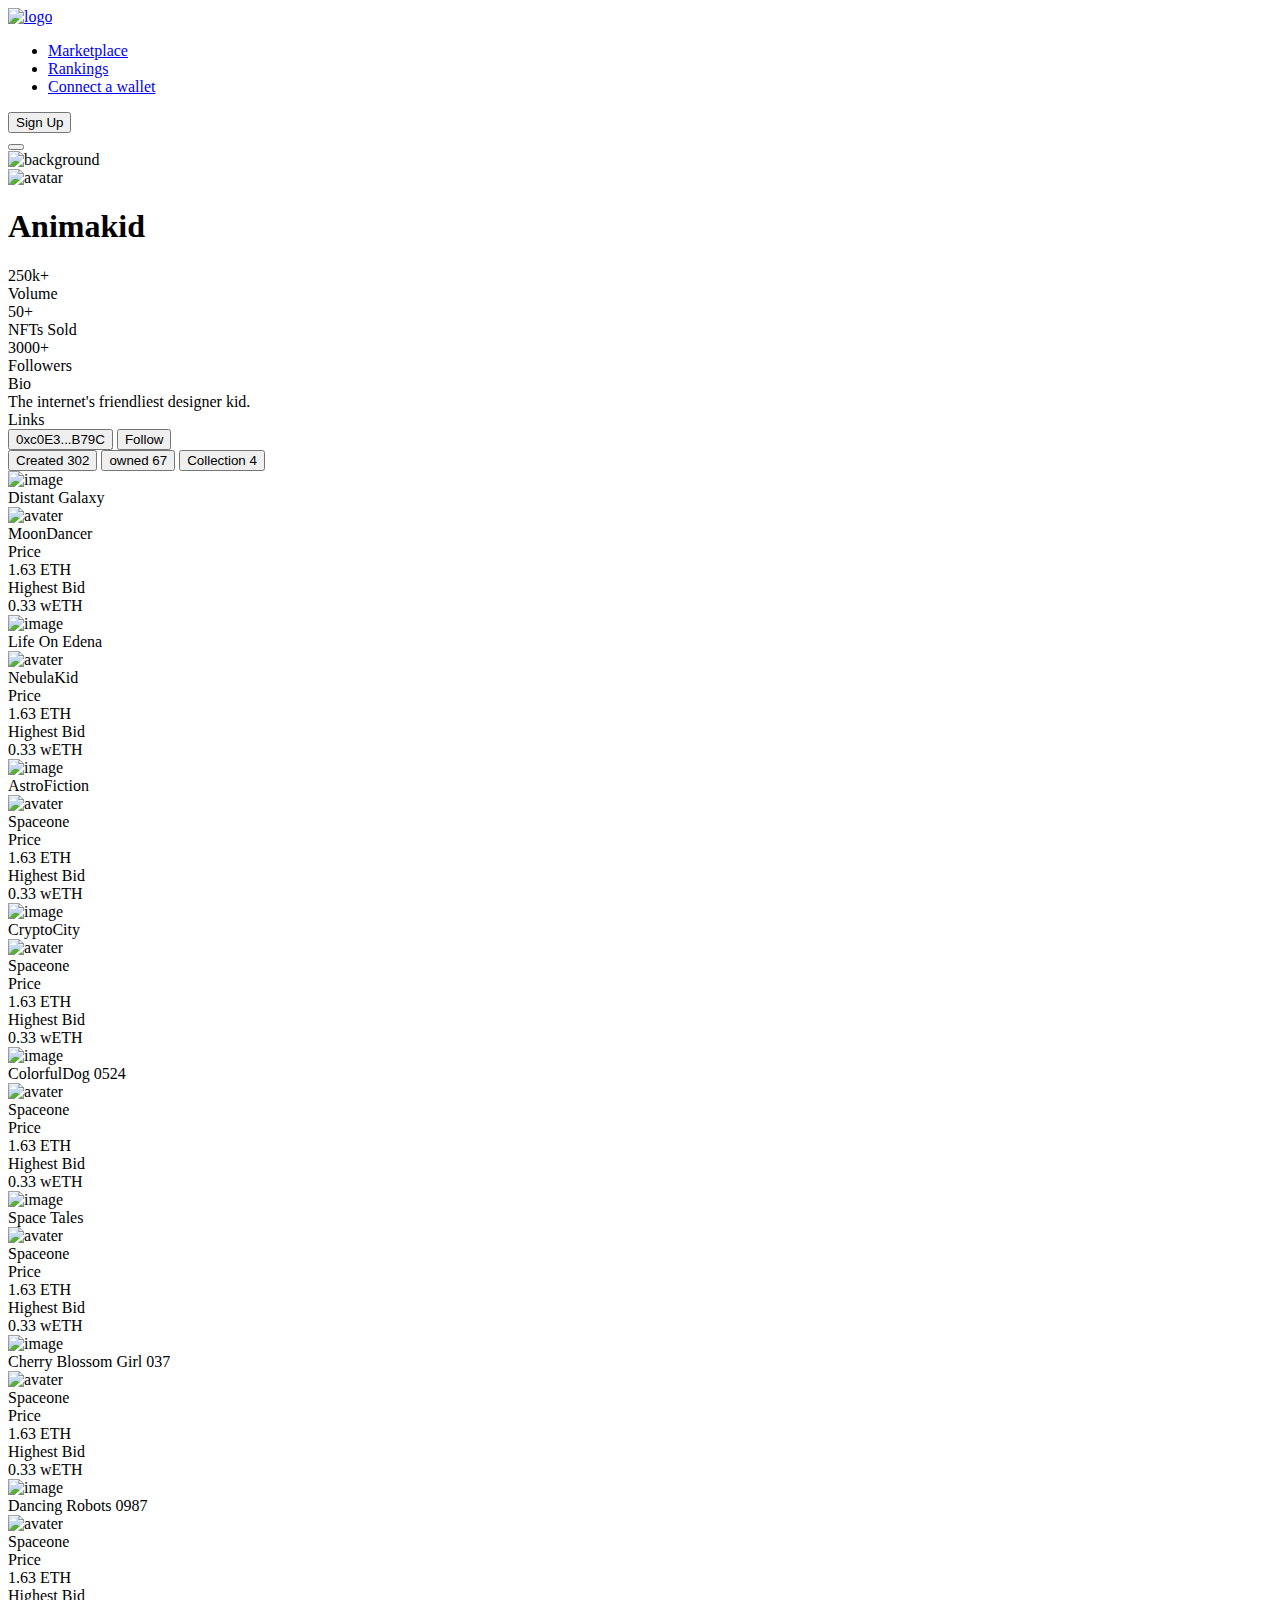
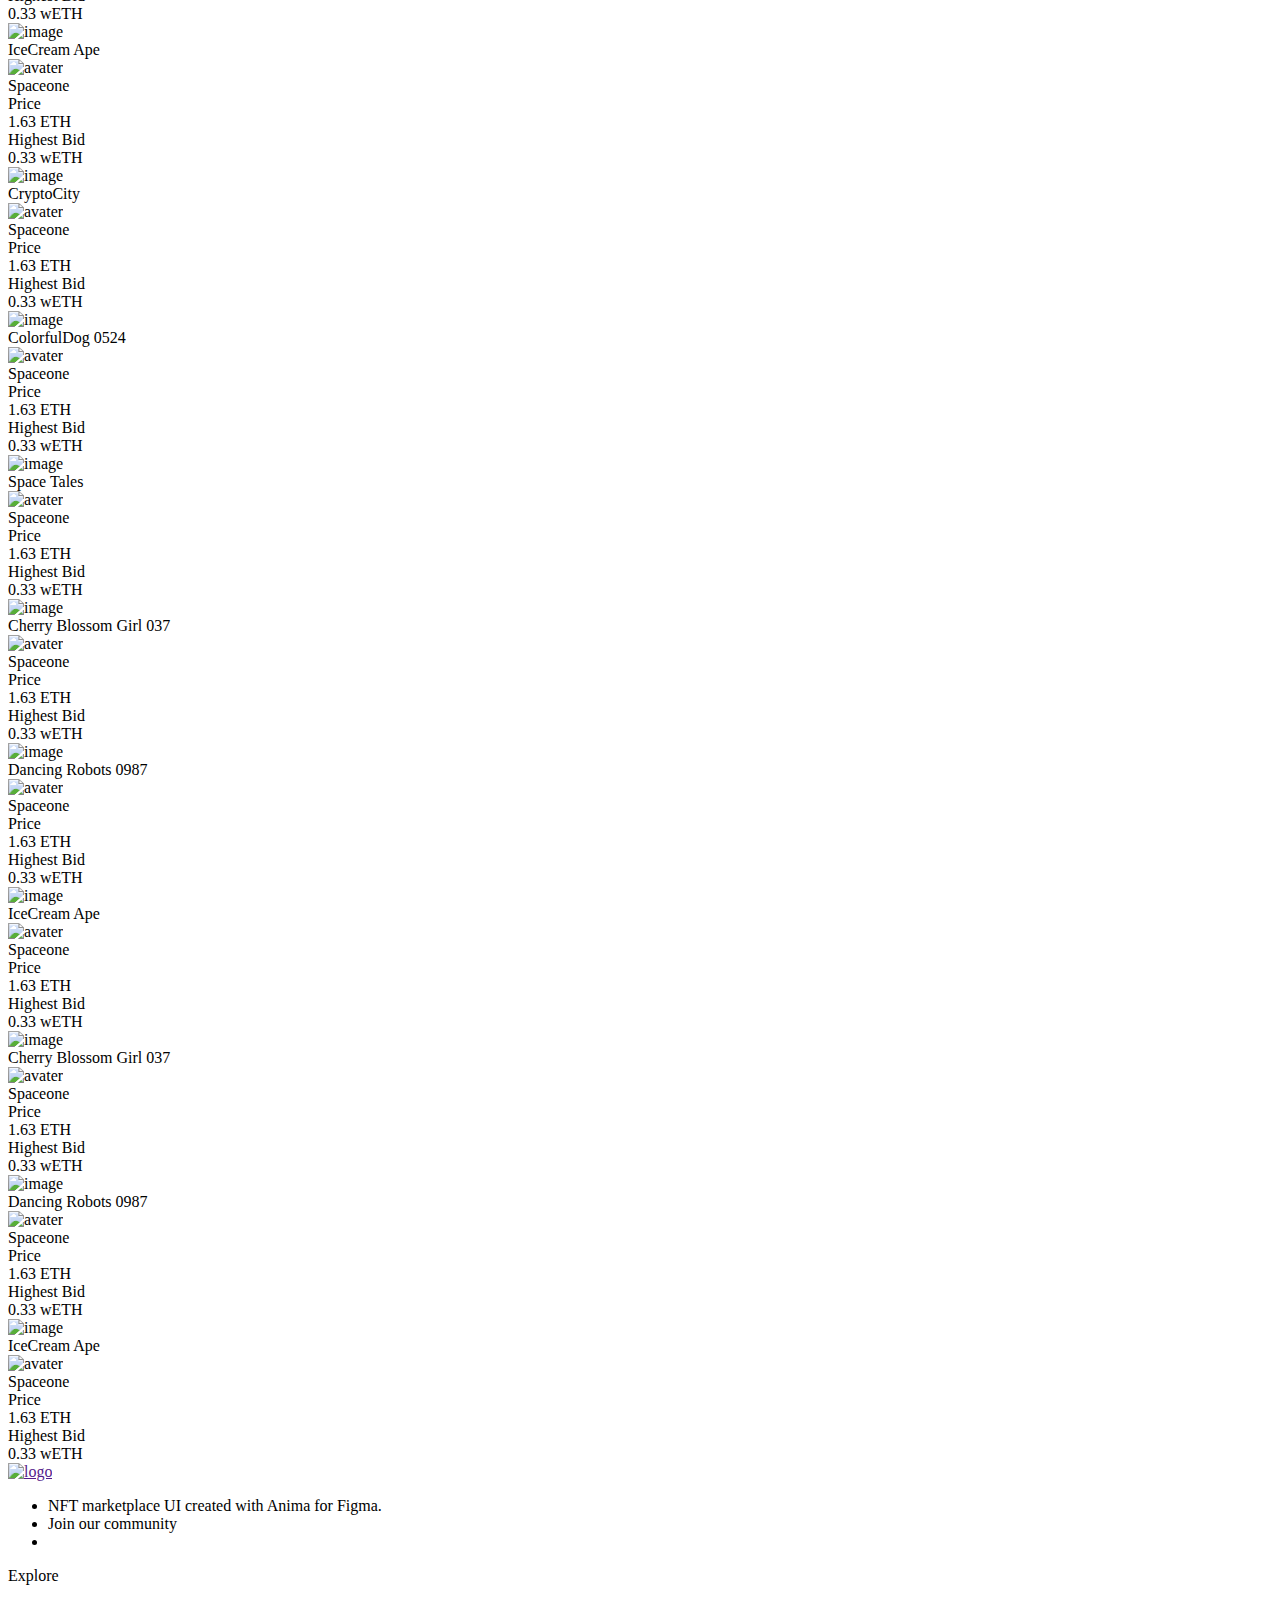
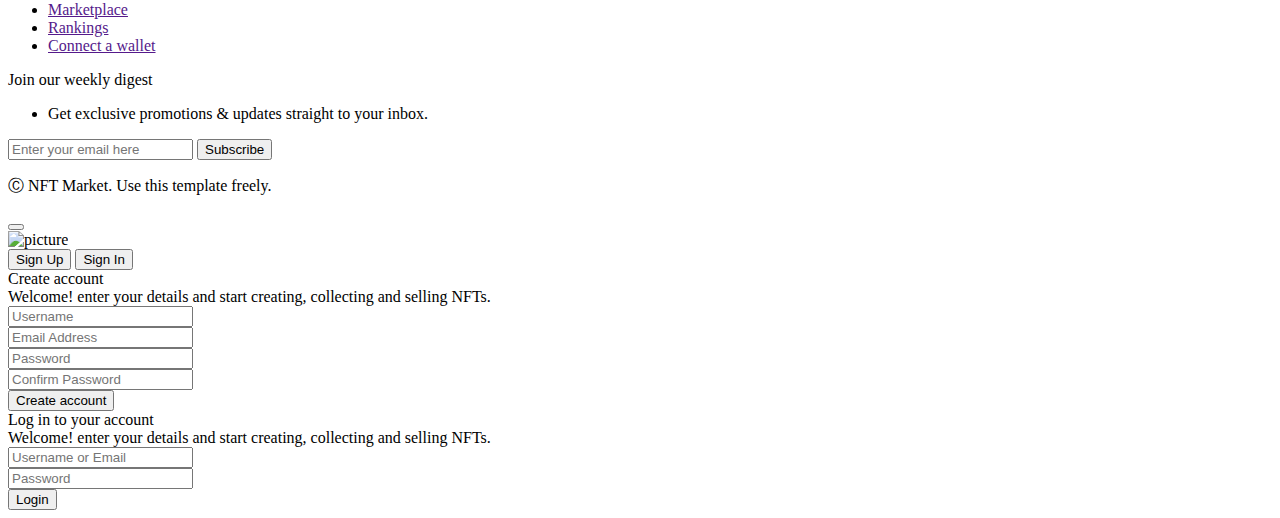
==== artist.html @ e75db604 "Add files via upload" ====
<!DOCTYPE html>
<html lang="en">

<head>
	<title>ArtistPage</title>
	<meta charset="UTF-8">
	<meta name="format-detection" content="telephone=no">
	<!-- <style>body{opacity: 0;}</style> -->
	<link rel="stylesheet" href="css/style.min.css?_v=20230203123243">
	<link rel="shortcut icon" href="favicon.ico">
	<!-- <meta name="robots" content="noindex, nofollow"> -->
	<meta name="viewport" content="width=device-width, initial-scale=1.0">
</head>

<body>
	<div class="wrapper">
		<header class="header">
			<div class="header__container">
				<a href="home.html" class="header__logo"><img src="img/logo.svg" alt="logo"></a>
				<div class="header__menu menu">

					<nav class="menu__body">
						<ul class="menu__list">
							<li class="menu__item"><a href="marketplace.html" class="menu__link">Marketplace</a></li>
							<li class="menu__item"><a href="rankings.html" class="menu__link">Rankings</a></li>
							<li class="menu__item"><a href="connect.html" class="menu__link">Connect a wallet</a></li>
						</ul>
						<button data-popup="#sign-up" type="button" class="menu__button button button_small _icon-user">Sign Up</button>
					</nav>

					<button type="button" class="menu__icon icon-menu"><span></span></button>

				</div>
			</div>
		</header>
		<main class="page-artist">
			<section class="page-artist__main main-page-artist">
				<div class="main-page-artist__background"><picture><source srcset="img/artist/main/background.webp" type="image/webp"><img src="img/artist/main/background.png" alt="background"></picture></div>
				<div class="main-page-artist__container">
					<div class="main-page-artist__image-ibg"><picture><source srcset="img/artist/main/ava.webp" type="image/webp"><img src="img/artist/main/ava.png" alt="avatar"></picture></div>
					<div class="main-page-artist__body">
						<div class="main-page-artist__content">
							<div class="main-page-artist__name">
								<h1 class="main-page-artist__title">Animakid</h1>
							</div>
							<div class="main-page-artist__stats">
								<div class="main-page-artist__stat">
									<div class="main-page-artist__value">250k+</div>
									<div class="main-page-artist__text">Volume</div>
								</div>
								<div class="main-page-artist__stat">
									<div class="main-page-artist__value">50+</div>
									<div class="main-page-artist__text">NFTs Sold</div>
								</div>
								<div class="main-page-artist__stat">
									<div class="main-page-artist__value">3000+</div>
									<div class="main-page-artist__text">Followers</div>
								</div>
							</div>
							<div class="main-page-artist__item">
								<div class="main-page-artist__label">Bio</div>
								<div class="main-page-artist__text">The internet's friendliest designer kid.</div>
							</div>
							<div class="main-page-artist__item">
								<div class="main-page-artist__label">Links</div>
								<div class="main-page-artist__icons">
									<a href="" class="main-page-artist__icon _icon-globe"></a>
									<a href="" class="main-page-artist__icon _icon-discord"></a>
									<a href="" class="main-page-artist__icon _icon-youtube"></a>
									<a href="" class="main-page-artist__icon _icon-instagram"></a>
								</div>
							</div>
						</div>
						<div data-da=".main-page-artist__name, 860" class="main-page-artist__buttons">
							<button class="main-page-artist__button button button_small"><span class="_icon-copy"></span>0xc0E3...B79C</button>
							<button class="main-page-artist__button button-border button_small"><span class="_icon-plus"></span>Follow</button>
						</div>
					</div>
				</div>
			</section>
			<article class="page-artist__tabs tabs-page-artist">
				<div data-tabs class="tabs-page-artist__tabs">
					<div class="page-artist__tabs__container">
						<nav data-tabs-titles class="tabs-page-artist__navigation">
							<button type="button" class="tabs-page-artist__title _tab-active">Created <span>302</span></button>
							<button type="button" class="tabs-page-artist__title">owned <span>67</span></button>
							<button type="button" class="tabs-page-artist__title">Collection <span>4</span></button>
						</nav>
					</div>
					<div class="tabs-page-artist__content">
						<div data-tabs-body class="page-artist__tabs__container">
							<div class="tabs-page-artist__body">
								<div class="card">
									<div class="card__body">
										<div class="card__image-ibg"><picture><source srcset="img/artist/tabs/01.webp" type="image/webp"><img src="img/artist/tabs/01.png" alt="image"></picture></div>
										<div class="card__content card__content_dark">
											<div class="card__title">Distant Galaxy</div>
											<div class="card__user">
												<picture><source srcset="img/homepage/discover/avatars/01.webp" type="image/webp"><img src="img/homepage/discover/avatars/01.png" alt="avater" class="card__ava"></picture>
												<div class="card__name">MoonDancer</div>
											</div>
											<div class="card__stats">
												<div class="card__column">
													<div class="card__label">Price</div>
													<div class="card__meaning">1.63 ETH</div>
												</div>
												<div class="card__column">
													<div class="card__label">Highest Bid</div>
													<div class="card__meaning">0.33 wETH</div>
												</div>
											</div>
										</div>
									</div>
									<div class="card__body">
										<div class="card__image-ibg"><picture><source srcset="img/artist/tabs/02.webp" type="image/webp"><img src="img/artist/tabs/02.png" alt="image"></picture></div>
										<div class="card__content card__content_dark">
											<div class="card__title">Life On Edena</div>
											<div class="card__user">
												<picture><source srcset="img/homepage/discover/avatars/02.webp" type="image/webp"><img src="img/homepage/discover/avatars/02.png" alt="avater" class="card__ava"></picture>
												<div class="card__name">NebulaKid</div>
											</div>
											<div class="card__stats">
												<div class="card__column">
													<div class="card__label">Price</div>
													<div class="card__meaning">1.63 ETH</div>
												</div>
												<div class="card__column">
													<div class="card__label">Highest Bid</div>
													<div class="card__meaning">0.33 wETH</div>
												</div>
											</div>
										</div>
									</div>
									<div class="card__body">
										<div class="card__image-ibg"><picture><source srcset="img/artist/tabs/03.webp" type="image/webp"><img src="img/artist/tabs/03.png" alt="image"></picture></div>
										<div class="card__content card__content_dark">
											<div class="card__title">AstroFiction</div>
											<div class="card__user">
												<picture><source srcset="img/homepage/discover/avatars/03.webp" type="image/webp"><img src="img/homepage/discover/avatars/03.png" alt="avater" class="card__ava"></picture>
												<div class="card__name">Spaceone</div>
											</div>
											<div class="card__stats">
												<div class="card__column">
													<div class="card__label">Price</div>
													<div class="card__meaning">1.63 ETH</div>
												</div>
												<div class="card__column">
													<div class="card__label">Highest Bid</div>
													<div class="card__meaning">0.33 wETH</div>
												</div>
											</div>
										</div>
									</div>
									<div class="card__body">
										<div class="card__image-ibg"><picture><source srcset="img/artist/tabs/04.webp" type="image/webp"><img src="img/artist/tabs/04.png" alt="image"></picture></div>
										<div class="card__content card__content_dark">
											<div class="card__title">CryptoCity</div>
											<div class="card__user">
												<picture><source srcset="img/homepage/discover/avatars/03.webp" type="image/webp"><img src="img/homepage/discover/avatars/03.png" alt="avater" class="card__ava"></picture>
												<div class="card__name">Spaceone</div>
											</div>
											<div class="card__stats">
												<div class="card__column">
													<div class="card__label">Price</div>
													<div class="card__meaning">1.63 ETH</div>
												</div>
												<div class="card__column">
													<div class="card__label">Highest Bid</div>
													<div class="card__meaning">0.33 wETH</div>
												</div>
											</div>
										</div>
									</div>
									<div class="card__body">
										<div class="card__image-ibg"><picture><source srcset="img/artist/tabs/05.webp" type="image/webp"><img src="img/artist/tabs/05.png" alt="image"></picture></div>
										<div class="card__content card__content_dark">
											<div class="card__title">ColorfulDog 0524</div>
											<div class="card__user">
												<picture><source srcset="img/homepage/discover/avatars/03.webp" type="image/webp"><img src="img/homepage/discover/avatars/03.png" alt="avater" class="card__ava"></picture>
												<div class="card__name">Spaceone</div>
											</div>
											<div class="card__stats">
												<div class="card__column">
													<div class="card__label">Price</div>
													<div class="card__meaning">1.63 ETH</div>
												</div>
												<div class="card__column">
													<div class="card__label">Highest Bid</div>
													<div class="card__meaning">0.33 wETH</div>
												</div>
											</div>
										</div>
									</div>
									<div class="card__body">
										<div class="card__image-ibg"><picture><source srcset="img/artist/tabs/06.webp" type="image/webp"><img src="img/artist/tabs/06.png" alt="image"></picture></div>
										<div class="card__content card__content_dark">
											<div class="card__title">Space Tales</div>
											<div class="card__user">
												<picture><source srcset="img/homepage/discover/avatars/03.webp" type="image/webp"><img src="img/homepage/discover/avatars/03.png" alt="avater" class="card__ava"></picture>
												<div class="card__name">Spaceone</div>
											</div>
											<div class="card__stats">
												<div class="card__column">
													<div class="card__label">Price</div>
													<div class="card__meaning">1.63 ETH</div>
												</div>
												<div class="card__column">
													<div class="card__label">Highest Bid</div>
													<div class="card__meaning">0.33 wETH</div>
												</div>
											</div>
										</div>
									</div>
									<div class="card__body">
										<div class="card__image-ibg"><picture><source srcset="img/artist/tabs/07.webp" type="image/webp"><img src="img/artist/tabs/07.png" alt="image"></picture></div>
										<div class="card__content card__content_dark">
											<div class="card__title">Cherry Blossom Girl 037</div>
											<div class="card__user">
												<picture><source srcset="img/homepage/discover/avatars/03.webp" type="image/webp"><img src="img/homepage/discover/avatars/03.png" alt="avater" class="card__ava"></picture>
												<div class="card__name">Spaceone</div>
											</div>
											<div class="card__stats">
												<div class="card__column">
													<div class="card__label">Price</div>
													<div class="card__meaning">1.63 ETH</div>
												</div>
												<div class="card__column">
													<div class="card__label">Highest Bid</div>
													<div class="card__meaning">0.33 wETH</div>
												</div>
											</div>
										</div>
									</div>
									<div class="card__body">
										<div class="card__image-ibg"><picture><source srcset="img/artist/tabs/08.webp" type="image/webp"><img src="img/artist/tabs/08.png" alt="image"></picture></div>
										<div class="card__content card__content_dark">
											<div class="card__title">Dancing Robots 0987</div>
											<div class="card__user">
												<picture><source srcset="img/homepage/discover/avatars/03.webp" type="image/webp"><img src="img/homepage/discover/avatars/03.png" alt="avater" class="card__ava"></picture>
												<div class="card__name">Spaceone</div>
											</div>
											<div class="card__stats">
												<div class="card__column">
													<div class="card__label">Price</div>
													<div class="card__meaning">1.63 ETH</div>
												</div>
												<div class="card__column">
													<div class="card__label">Highest Bid</div>
													<div class="card__meaning">0.33 wETH</div>
												</div>
											</div>
										</div>
									</div>
									<div class="card__body">
										<div class="card__image-ibg"><picture><source srcset="img/artist/tabs/09.webp" type="image/webp"><img src="img/artist/tabs/09.png" alt="image"></picture></div>
										<div class="card__content card__content_dark">
											<div class="card__title">IceCream Ape </div>
											<div class="card__user">
												<picture><source srcset="img/homepage/discover/avatars/03.webp" type="image/webp"><img src="img/homepage/discover/avatars/03.png" alt="avater" class="card__ava"></picture>
												<div class="card__name">Spaceone</div>
											</div>
											<div class="card__stats">
												<div class="card__column">
													<div class="card__label">Price</div>
													<div class="card__meaning">1.63 ETH</div>
												</div>
												<div class="card__column">
													<div class="card__label">Highest Bid</div>
													<div class="card__meaning">0.33 wETH</div>
												</div>
											</div>
										</div>
									</div>
								</div>
							</div>
							<div class="tabs-page-artist__body">
								<div class="card">
									<div class="card__body">
										<div class="card__image-ibg"><picture><source srcset="img/artist/tabs/04.webp" type="image/webp"><img src="img/artist/tabs/04.png" alt="image"></picture></div>
										<div class="card__content card__content_dark">
											<div class="card__title">CryptoCity</div>
											<div class="card__user">
												<picture><source srcset="img/homepage/discover/avatars/03.webp" type="image/webp"><img src="img/homepage/discover/avatars/03.png" alt="avater" class="card__ava"></picture>
												<div class="card__name">Spaceone</div>
											</div>
											<div class="card__stats">
												<div class="card__column">
													<div class="card__label">Price</div>
													<div class="card__meaning">1.63 ETH</div>
												</div>
												<div class="card__column">
													<div class="card__label">Highest Bid</div>
													<div class="card__meaning">0.33 wETH</div>
												</div>
											</div>
										</div>
									</div>
									<div class="card__body">
										<div class="card__image-ibg"><picture><source srcset="img/artist/tabs/05.webp" type="image/webp"><img src="img/artist/tabs/05.png" alt="image"></picture></div>
										<div class="card__content card__content_dark">
											<div class="card__title">ColorfulDog 0524</div>
											<div class="card__user">
												<picture><source srcset="img/homepage/discover/avatars/03.webp" type="image/webp"><img src="img/homepage/discover/avatars/03.png" alt="avater" class="card__ava"></picture>
												<div class="card__name">Spaceone</div>
											</div>
											<div class="card__stats">
												<div class="card__column">
													<div class="card__label">Price</div>
													<div class="card__meaning">1.63 ETH</div>
												</div>
												<div class="card__column">
													<div class="card__label">Highest Bid</div>
													<div class="card__meaning">0.33 wETH</div>
												</div>
											</div>
										</div>
									</div>
									<div class="card__body">
										<div class="card__image-ibg"><picture><source srcset="img/artist/tabs/06.webp" type="image/webp"><img src="img/artist/tabs/06.png" alt="image"></picture></div>
										<div class="card__content card__content_dark">
											<div class="card__title">Space Tales</div>
											<div class="card__user">
												<picture><source srcset="img/homepage/discover/avatars/03.webp" type="image/webp"><img src="img/homepage/discover/avatars/03.png" alt="avater" class="card__ava"></picture>
												<div class="card__name">Spaceone</div>
											</div>
											<div class="card__stats">
												<div class="card__column">
													<div class="card__label">Price</div>
													<div class="card__meaning">1.63 ETH</div>
												</div>
												<div class="card__column">
													<div class="card__label">Highest Bid</div>
													<div class="card__meaning">0.33 wETH</div>
												</div>
											</div>
										</div>
									</div>
									<div class="card__body">
										<div class="card__image-ibg"><picture><source srcset="img/artist/tabs/07.webp" type="image/webp"><img src="img/artist/tabs/07.png" alt="image"></picture></div>
										<div class="card__content card__content_dark">
											<div class="card__title">Cherry Blossom Girl 037</div>
											<div class="card__user">
												<picture><source srcset="img/homepage/discover/avatars/03.webp" type="image/webp"><img src="img/homepage/discover/avatars/03.png" alt="avater" class="card__ava"></picture>
												<div class="card__name">Spaceone</div>
											</div>
											<div class="card__stats">
												<div class="card__column">
													<div class="card__label">Price</div>
													<div class="card__meaning">1.63 ETH</div>
												</div>
												<div class="card__column">
													<div class="card__label">Highest Bid</div>
													<div class="card__meaning">0.33 wETH</div>
												</div>
											</div>
										</div>
									</div>
									<div class="card__body">
										<div class="card__image-ibg"><picture><source srcset="img/artist/tabs/08.webp" type="image/webp"><img src="img/artist/tabs/08.png" alt="image"></picture></div>
										<div class="card__content card__content_dark">
											<div class="card__title">Dancing Robots 0987</div>
											<div class="card__user">
												<picture><source srcset="img/homepage/discover/avatars/03.webp" type="image/webp"><img src="img/homepage/discover/avatars/03.png" alt="avater" class="card__ava"></picture>
												<div class="card__name">Spaceone</div>
											</div>
											<div class="card__stats">
												<div class="card__column">
													<div class="card__label">Price</div>
													<div class="card__meaning">1.63 ETH</div>
												</div>
												<div class="card__column">
													<div class="card__label">Highest Bid</div>
													<div class="card__meaning">0.33 wETH</div>
												</div>
											</div>
										</div>
									</div>
									<div class="card__body">
										<div class="card__image-ibg"><picture><source srcset="img/artist/tabs/09.webp" type="image/webp"><img src="img/artist/tabs/09.png" alt="image"></picture></div>
										<div class="card__content card__content_dark">
											<div class="card__title">IceCream Ape </div>
											<div class="card__user">
												<picture><source srcset="img/homepage/discover/avatars/03.webp" type="image/webp"><img src="img/homepage/discover/avatars/03.png" alt="avater" class="card__ava"></picture>
												<div class="card__name">Spaceone</div>
											</div>
											<div class="card__stats">
												<div class="card__column">
													<div class="card__label">Price</div>
													<div class="card__meaning">1.63 ETH</div>
												</div>
												<div class="card__column">
													<div class="card__label">Highest Bid</div>
													<div class="card__meaning">0.33 wETH</div>
												</div>
											</div>
										</div>
									</div>
								</div>
							</div>
							<div class="tabs-page-artist__body">
								<div class="card">
									<div class="card__body">
										<div class="card__image-ibg"><picture><source srcset="img/artist/tabs/07.webp" type="image/webp"><img src="img/artist/tabs/07.png" alt="image"></picture></div>
										<div class="card__content card__content_dark">
											<div class="card__title">Cherry Blossom Girl 037</div>
											<div class="card__user">
												<picture><source srcset="img/homepage/discover/avatars/03.webp" type="image/webp"><img src="img/homepage/discover/avatars/03.png" alt="avater" class="card__ava"></picture>
												<div class="card__name">Spaceone</div>
											</div>
											<div class="card__stats">
												<div class="card__column">
													<div class="card__label">Price</div>
													<div class="card__meaning">1.63 ETH</div>
												</div>
												<div class="card__column">
													<div class="card__label">Highest Bid</div>
													<div class="card__meaning">0.33 wETH</div>
												</div>
											</div>
										</div>
									</div>
									<div class="card__body">
										<div class="card__image-ibg"><picture><source srcset="img/artist/tabs/08.webp" type="image/webp"><img src="img/artist/tabs/08.png" alt="image"></picture></div>
										<div class="card__content card__content_dark">
											<div class="card__title">Dancing Robots 0987</div>
											<div class="card__user">
												<picture><source srcset="img/homepage/discover/avatars/03.webp" type="image/webp"><img src="img/homepage/discover/avatars/03.png" alt="avater" class="card__ava"></picture>
												<div class="card__name">Spaceone</div>
											</div>
											<div class="card__stats">
												<div class="card__column">
													<div class="card__label">Price</div>
													<div class="card__meaning">1.63 ETH</div>
												</div>
												<div class="card__column">
													<div class="card__label">Highest Bid</div>
													<div class="card__meaning">0.33 wETH</div>
												</div>
											</div>
										</div>
									</div>
									<div class="card__body">
										<div class="card__image-ibg"><picture><source srcset="img/artist/tabs/09.webp" type="image/webp"><img src="img/artist/tabs/09.png" alt="image"></picture></div>
										<div class="card__content card__content_dark">
											<div class="card__title">IceCream Ape </div>
											<div class="card__user">
												<picture><source srcset="img/homepage/discover/avatars/03.webp" type="image/webp"><img src="img/homepage/discover/avatars/03.png" alt="avater" class="card__ava"></picture>
												<div class="card__name">Spaceone</div>
											</div>
											<div class="card__stats">
												<div class="card__column">
													<div class="card__label">Price</div>
													<div class="card__meaning">1.63 ETH</div>
												</div>
												<div class="card__column">
													<div class="card__label">Highest Bid</div>
													<div class="card__meaning">0.33 wETH</div>
												</div>
											</div>
										</div>
									</div>
								</div>
							</div>
						</div>
					</div>
				</div>
			</article>
		</main>
		<footer class="footer">
			<div class="footer__container">
				<div class="footer__row">
					<div class="footer__column">
						<a href="" class="footer__logo"><img src="img/logo.svg" alt="logo"></a>
						<ul class="footer__list">
							<li class="footer__item">NFT marketplace UI created with Anima for Figma.</li>
							<li class="footer__item">Join our community</li>
							<li class="footer__item">
								<div class="footer__socials">
									<a href="" class="footer__social _icon-discord"></a>
									<a href="" class="footer__social _icon-youtube"></a>
									<a href="" class="footer__social _icon-instagram"></a>
								</div>
							</li>
						</ul>
					</div>
					<div class="footer__column">
						<div class="footer__title">Explore</div>
						<ul class="footer__list">
							<li class="footer__item"><a href="">Marketplace</a></li>
							<li class="footer__item"><a href="">Rankings</a></li>
							<li class="footer__item"><a href="">Connect a wallet</a></li>
						</ul>
					</div>
					<div class="footer__column">
						<div class="footer__title">Join our weekly digest</div>
						<ul class="footer__list">
							<li class="footer__item">Get exclusive promotions & updates straight to your inbox.</li>
						</ul>
						<form class="footer__form" action="#" method="get">
							<input type="email" name="form[subscribe]" data-error="Error" placeholder="Enter your email here" class="footer__input">
							<button type="submit" class="footer__button button button_big">Subscribe</button>
						</form>
					</div>
				</div>
				<div class="footer__bottom">
					<p>Ⓒ NFT Market. Use this template freely.</p>
				</div>
			</div>
		</footer>

	</div>
	<div id="sign-up" aria-hidden="true" class="popup">
		<div class="popup__wrapper">
			<div class="popup__content">
				<button data-close type="button" class="popup__close "><span class="_icon-plus"></span></button>
				<div class="popup__text sign-up">
					<div class="sign-up__body">
						<div class="sign-up__image-ibg"><picture><source srcset="img/sign-up/01.webp" type="image/webp"><img src="img/sign-up/01.jpg" alt="picture"></picture></div>
						<div class="sign-up__content">
							<div data-tabs class="sign-up__tabs tabs-sign-up">
								<nav data-tabs-titles class="tabs-sign-up__navigation">
									<button type="button" class="tabs-sign-up__title _tab-active">Sign Up</button>
									<button type="button" class="tabs-sign-up__title">Sign In</button>
								</nav>
								<div data-tabs-body class="tabs-sign-up__content">
									<div class="tabs-sign-up__body">
										<div class="tabs-sign-up__column">
											<div class="tabs-sign-up__label">Create account</div>
											<div class="tabs-sign-up__text">Welcome! enter your details and start creating, collecting and selling NFTs.</div>
											<form class="tabs-sign-up__form" action="#" method="POST">
												<div class="tabs-sign-up__item">
													<label for="sign-up-i-1" class="_icon-user"></label>
													<input id="sign-up-i-1" required type="text" name="form[sign-up]" data-error="Error" placeholder="Username" class="tabs-sign-up__input ">
												</div>
												<div class="tabs-sign-up__item">
													<label for="sign-up-i-2" class="_icon-mail"></label>
													<input id="sign-up-i-2" required type="email" name="form[sign-up]" data-error="Error" placeholder="Email Address" class="tabs-sign-up__input">
												</div>
												<div class="tabs-sign-up__item">
													<label for="sign-up-i-3" class="_icon-lock"></label>
													<input id="sign-up-i-3" required type="password" name="form[sign-up]" data-error="Error" placeholder="Password" class="tabs-sign-up__input">
												</div>
												<div class="tabs-sign-up__item">
													<label for="sign-up-i-4" class="_icon-lock"></label>
													<input id="sign-up-i-4" required type="password" name="form[sign-up]" data-error="Error" placeholder="Confirm Password" class="tabs-sign-up__input">
												</div>
												<button type="submit" class="tabs-sign-up__button button">Create account</button>
											</form>
										</div>
									</div>
									<div class="tabs-sign-up__body">
										<div class="tabs-sign-up__column">
											<div class="tabs-sign-up__label">Log in to your account</div>
											<div class="tabs-sign-up__text">Welcome! enter your details and start creating, collecting and selling NFTs.</div>
											<form class="tabs-sign-up__form" action="#" method="POST">
												<div class="tabs-sign-up__item">
													<label for="sign-up-i-1" class="_icon-user"></label>
													<input id="sign-up-i-1" required type="text" name="form[sign-up]" data-error="Error" placeholder="Username or Email" class="tabs-sign-up__input ">
												</div>
												<div class="tabs-sign-up__item">
													<label for="sign-up-i-3" class="_icon-lock"></label>
													<input id="sign-up-i-3" required type="password" name="form[sign-up]" data-error="Error" placeholder="Password" class="tabs-sign-up__input">
												</div>

												<button type="submit" class="tabs-sign-up__button button">Login</button>
											</form>
										</div>
									</div>
								</div>
							</div>
						</div>
					</div>
				</div>
			</div>
		</div>
	</div>
	<script src="js/app.min.js?_v=20230203123243"></script>
</body>

</html>
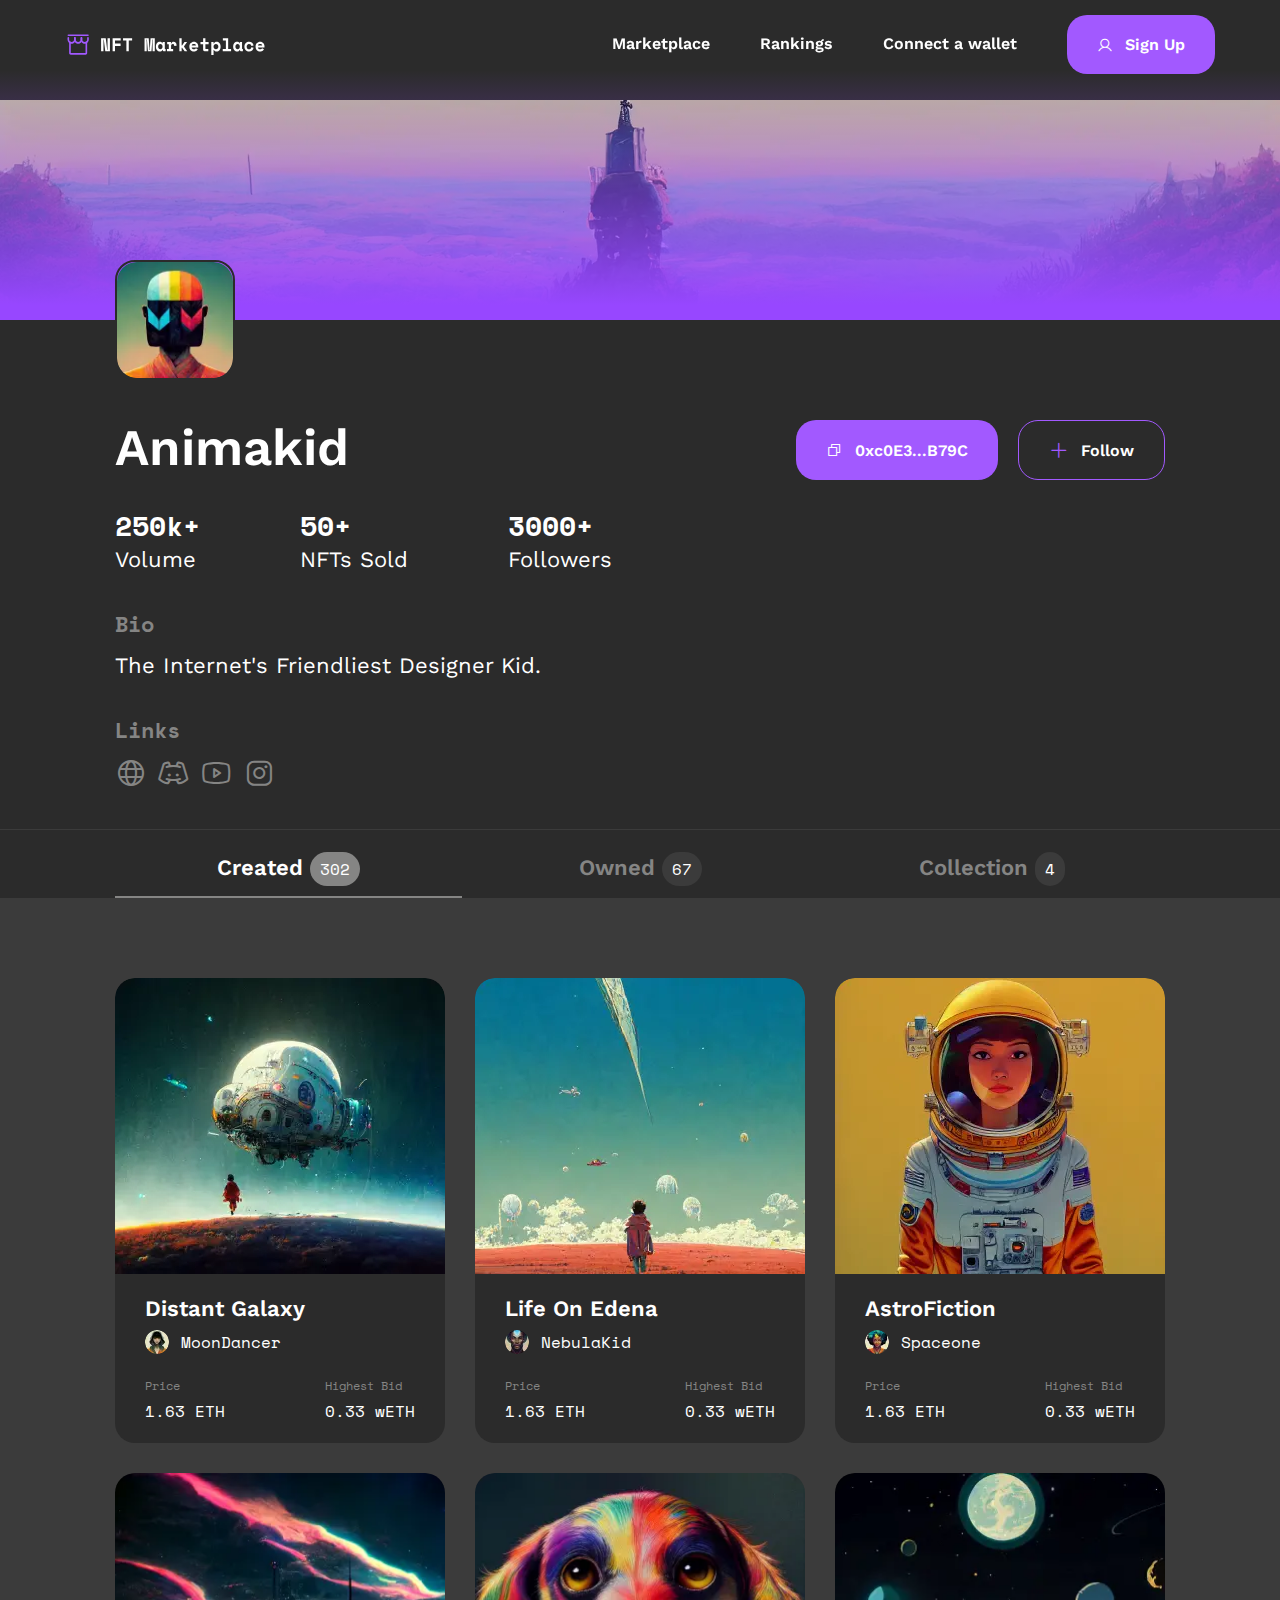
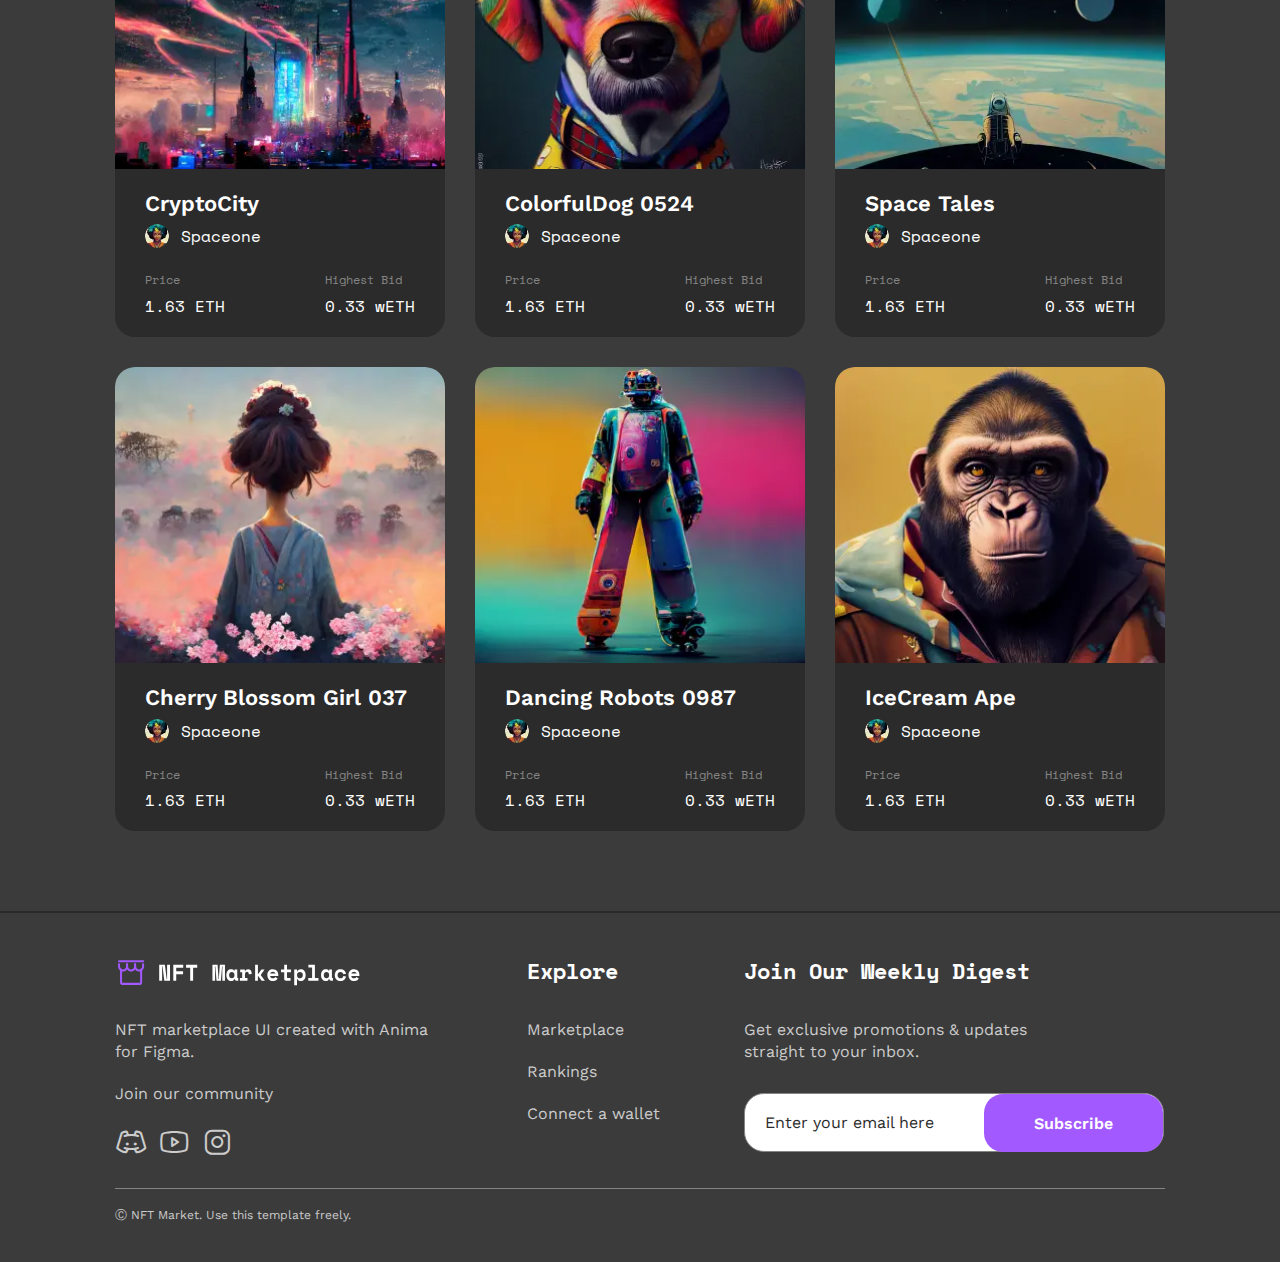
==== commit 3a542ed5: "fix: fix bugs" ====
--- a/artist.html
+++ b/artist.html
@@ -6,7 +6,7 @@
 	<meta charset="UTF-8">
 	<meta name="format-detection" content="telephone=no">
 	<!-- <style>body{opacity: 0;}</style> -->
-	<link rel="stylesheet" href="css/style.min.css?_v=20230203123243">
+	<link rel="stylesheet" href="css/style.min.css?_v=20230203125524">
 	<link rel="shortcut icon" href="favicon.ico">
 	<!-- <meta name="robots" content="noindex, nofollow"> -->
 	<meta name="viewport" content="width=device-width, initial-scale=1.0">
@@ -574,7 +574,7 @@
 			</div>
 		</div>
 	</div>
-	<script src="js/app.min.js?_v=20230203123243"></script>
+	<script src="js/app.min.js?_v=20230203125524"></script>
 </body>
 
 </html>--- a/css/style.min.css
+++ b/css/style.min.css
@@ -0,0 +1 @@
+@charset "UTF-8";@import url(https://fonts.googleapis.com/css?family=Mulish:700&display=swap);@import url(https://fonts.googleapis.com/css?family=Space+Mono:regular,700&display=swap);@import url(https://fonts.googleapis.com/css?family=Work+Sans:regular,600,700&display=swap);@font-face{font-family:icons;font-display:swap;src:url(../fonts/icons.woff2) format("woff2"),url(../fonts/icons.woff) format("woff");font-weight:400;font-style:normal}[class*=_icon-]:before{font-family:icons;font-style:normal;font-weight:400;font-variant:normal;text-transform:none;line-height:1;-webkit-font-smoothing:antialiased;-moz-osx-font-smoothing:grayscale}[class*=_icon-]:before{display:block}._icon-arrow-right:before{content:"\e900"}._icon-copy:before{content:"\e901"}._icon-discord:before{content:"\e902"}._icon-eye:before{content:"\e903"}._icon-globe:before{content:"\e904"}._icon-instagram:before{content:"\e905"}._icon-lock:before{content:"\e906"}._icon-mail:before{content:"\e907"}._icon-plus:before{content:"\e908"}._icon-rocket:before{content:"\e909"}._icon-search:before{content:"\e90a"}._icon-twitter:before{content:"\e90b"}._icon-user:before{content:"\e90c"}._icon-youtube:before{content:"\e90d"}*{padding:0;margin:0;border:0}*,:after,:before{-webkit-box-sizing:border-box;box-sizing:border-box}body,html{height:100%;min-width:375px}body{color:#fff;line-height:1;font-family:"Work Sans";font-size:1rem;-ms-text-size-adjust:100%;-moz-text-size-adjust:100%;-webkit-text-size-adjust:100%;-webkit-font-smoothing:antialiased;-moz-osx-font-smoothing:grayscale}button,input,textarea{font-family:"Work Sans";font-size:inherit}button{cursor:pointer;color:inherit;background-color:transparent}a{color:inherit;text-decoration:none}ul li{list-style:none}img{vertical-align:top}h1,h2,h3,h4,h5,h6{font-weight:inherit;font-size:inherit}svg{height:1em;width:1em}svg path{stroke:inherit;fill:inherit}body{background:#2b2b2b}.lock body{overflow:hidden;-ms-touch-action:none;touch-action:none;-ms-scroll-chaining:none;overscroll-behavior:none}.wrapper{min-height:100%;display:-webkit-box;display:-ms-flexbox;display:flex;-webkit-box-orient:vertical;-webkit-box-direction:normal;-ms-flex-direction:column;flex-direction:column;overflow:hidden;line-height:1.4}@supports (overflow:clip){.wrapper{overflow:clip}}.wrapper>main{-webkit-box-flex:1;-ms-flex:1 1 auto;flex:1 1 auto}.wrapper>*{min-width:0}[class*=__container]{max-width:67.5rem;margin:0 auto;padding:0 .9375rem}body::after{content:"";background-color:rgba(0,0,0,.5);position:fixed;width:100%;height:100%;top:0;left:0;opacity:0;-webkit-transition:opacity .8s ease 0s;-o-transition:opacity .8s ease 0s;transition:opacity .8s ease 0s;pointer-events:none;z-index:149}.popup-show body::after{opacity:1}.popup{position:fixed;top:0;left:0;bottom:0;right:0;padding:30px 10px;-webkit-transition:visibility .8s ease 0s;-o-transition:visibility .8s ease 0s;transition:visibility .8s ease 0s;visibility:hidden;pointer-events:none}.popup_show{z-index:150;visibility:visible;overflow:auto;pointer-events:auto}.popup_show .popup__content{visibility:visible;-webkit-transform:scale(1);-ms-transform:scale(1);transform:scale(1)}.popup__wrapper{display:-webkit-box;display:-ms-flexbox;display:flex;-webkit-box-orient:vertical;-webkit-box-direction:normal;-ms-flex-direction:column;flex-direction:column;-webkit-box-align:center;-ms-flex-align:center;align-items:center;min-height:100%;-webkit-box-flex:1;-ms-flex:1 1 auto;flex:1 1 auto;width:100%;display:flex;-webkit-box-pack:center;-ms-flex-pack:center;justify-content:center;align-items:center}.popup__content{visibility:hidden;-webkit-transform:scale(0);-ms-transform:scale(0);transform:scale(0);-webkit-transition:-webkit-transform .3s ease 0s;transition:-webkit-transform .3s ease 0s;-o-transition:transform .3s ease 0s;transition:transform .3s ease 0s;transition:transform .3s ease 0s,-webkit-transform .3s ease 0s;background-color:#2b2b2b;width:100%;max-width:1100px;border-radius:20px}.lock .popup__content{visibility:visible}.popup__close{position:absolute;top:2%;border:1px solid #a259ff;border-radius:5px;z-index:22}.popup__close span{display:block;-webkit-transform:rotate(45deg);-ms-transform:rotate(45deg);transform:rotate(45deg);font-size:1.25rem}.sign-up__body{display:-ms-grid;display:grid;-ms-grid-columns:(1fr)[2];grid-template-columns:repeat(2,1fr)}.sign-up__image-ibg{padding-bottom:88.2778581766%;border-radius:20px}.sign-up__image-ibg img{border-radius:20px 0 0 20px}.tabs-sign-up{position:relative;display:-webkit-box;display:-ms-flexbox;display:flex;-webkit-box-orient:vertical;-webkit-box-direction:normal;-ms-flex-direction:column;flex-direction:column}.tabs-sign-up__navigation{-ms-flex-item-align:center;-ms-grid-row-align:center;align-self:center;display:-webkit-inline-box;display:-ms-inline-flexbox;display:inline-flex;border:1px solid #a259ff;border-top:none;border-radius:0 0 .625rem .625rem;padding:.3125rem;padding-top:0}.tabs-sign-up__title{font-size:1.5rem;border-radius:0 0 .625rem .625rem}.tabs-sign-up__title._tab-active{background-color:#a259ff}.tabs-sign-up__label{font-weight:600;line-height:1.1;text-transform:capitalize}.tabs-sign-up__label:not(:last-child){margin-bottom:1.25rem}.tabs-sign-up__text{line-height:1.6}.tabs-sign-up__text:not(:last-child){margin-bottom:2.5rem}.tabs-sign-up__form{display:-webkit-box;display:-ms-flexbox;display:flex;-webkit-box-orient:vertical;-webkit-box-direction:normal;-ms-flex-direction:column;flex-direction:column;row-gap:.9375rem;width:100%}.tabs-sign-up__item{position:relative}.tabs-sign-up label{position:absolute;width:1.25rem;height:1.25rem;color:#bdbdbd;left:1.25rem;top:.75rem;font-size:1.25rem}.tabs-sign-up__input{padding:1rem 3.25rem;gap:.75rem;width:20.625rem;height:2.875rem;border:.0625rem solid #858584;border-radius:1.25rem}.tabs-sign-up__input::-webkit-input-placeholder{color:#2b2b2b}.tabs-sign-up__input::-moz-placeholder{color:#2b2b2b}.tabs-sign-up__input:-ms-input-placeholder{color:#2b2b2b}.tabs-sign-up__input::-ms-input-placeholder{color:#2b2b2b}.tabs-sign-up__input::placeholder{color:#2b2b2b}.tabs-sign-up__input:focus{outline:1px solid transparent;border:1px solid #a259ff}.tabs-sign-up__button{width:20.625rem;height:2.875rem;margin-top:.9375rem}.tabs__navigation{display:-webkit-box;display:-ms-flexbox;display:flex}.tabs__title{border:1px solid #eee;padding:.625rem .9375rem;border-radius:.3125rem}.tabs__title._tab-active{border:1px solid #000}.tabs__content{border:1px solid #eee;padding:.625rem .9375rem}[class*=-ibg]{position:relative}[class*=-ibg] img{position:absolute;width:100%;height:100%;top:0;left:0;-o-object-fit:cover;object-fit:cover}[class*=-ibg_contain] img{-o-object-fit:contain;object-fit:contain}.button{border-radius:20px;display:-webkit-box;display:-ms-flexbox;display:flex;-webkit-box-pack:center;-ms-flex-pack:center;justify-content:center;-webkit-box-align:center;-ms-flex-align:center;align-items:center;gap:.75rem;font-weight:600;max-height:3.75rem;border-color:#a259ff;color:#fff;-webkit-box-shadow:0 0 40px 40px #a259ff inset,0 0 0 0 #a259ff;box-shadow:0 0 40px 40px #a259ff inset,0 0 0 0 #a259ff;-webkit-transition:all 150ms ease-in-out;-o-transition:all 150ms ease-in-out;transition:all 150ms ease-in-out}.button-border{border-radius:20px;display:-webkit-box;display:-ms-flexbox;display:flex;-webkit-box-pack:center;-ms-flex-pack:center;justify-content:center;-webkit-box-align:center;-ms-flex-align:center;align-items:center;max-height:3.75rem;gap:.75rem;font-weight:600;height:3.75rem;background-color:transparent;border:.0625rem solid #a259ff;border-radius:1.25rem;border-color:#a259ff;color:#fff;background-image:-o-linear-gradient(45deg,#a259ff 50%,transparent 50%);background-image:linear-gradient(45deg,#a259ff 50%,transparent 50%);background-position:100%;background-size:400%;-webkit-transition:background .5s ease-in-out;-o-transition:background .5s ease-in-out;transition:background .5s ease-in-out}.button-border span{color:#a259ff;-webkit-transition:all .5s ease 0s;-o-transition:all .5s ease 0s;transition:all .5s ease 0s;font-size:1.25rem}.stats{display:-webkit-box;display:-ms-flexbox;display:flex;-webkit-box-pack:justify;-ms-flex-pack:justify;justify-content:space-between;-webkit-column-gap:1.875rem;-moz-column-gap:1.875rem;column-gap:1.875rem}.stats__title{font-family:"Space Mono";font-weight:700}.stats__text{line-height:1.6}.signature{-webkit-box-orient:vertical;-webkit-box-direction:normal;-ms-flex-direction:column;flex-direction:column;display:-webkit-box;display:-ms-flexbox;display:flex;row-gap:.625rem}.signature__title{font-weight:600;font-size:1.375rem}.signature__body{display:-webkit-box;display:-ms-flexbox;display:flex;-webkit-column-gap:.75rem;-moz-column-gap:.75rem;column-gap:.75rem}.signature__image-ibg{width:1.5rem;height:1.5rem;border-radius:50%}.signature__image-ibg img{border-radius:50%}.title{max-width:43.75rem}.title__item{font-weight:600;line-height:1.2}.title__item:not(:last-child){margin-bottom:.625rem}.title__label{font-weight:400;text-transform:capitalize}.card{display:-ms-grid;display:grid;-ms-grid-columns:(1fr)[3];grid-template-columns:repeat(3,1fr);gap:1.875rem}.card__image-ibg{padding-bottom:89.696969697%;border-radius:1.25rem 1.25rem 0 0}.card__image-ibg img{border-radius:1.25rem 1.25rem 0 0}.card__content{background:#3b3b3b;border-radius:0 0 1.25rem 1.25rem;padding:1.25rem 1.875rem}.card__content_dark{background:#2b2b2b}.card__title{font-weight:600;font-size:1.375rem}.card__title:not(:last-child){margin-bottom:.3125rem}.card__user{display:-webkit-box;display:-ms-flexbox;display:flex;-webkit-column-gap:.75rem;-moz-column-gap:.75rem;column-gap:.75rem;-webkit-box-align:center;-ms-flex-align:center;align-items:center}.card__user:not(:last-child){margin-bottom:1.5625rem}.card__ava{width:1.5rem;height:1.5rem;border-radius:50%}.card__name{font-family:"Space Mono"}.card__stats{display:-webkit-box;display:-ms-flexbox;display:flex;-webkit-box-pack:justify;-ms-flex-pack:justify;justify-content:space-between}.card__column{display:-webkit-box;display:-ms-flexbox;display:flex;-webkit-box-orient:vertical;-webkit-box-direction:normal;-ms-flex-direction:column;flex-direction:column;row-gap:.5rem}.card__label{font-family:"Space Mono";font-size:.75rem;line-height:1.1;color:#858584}.card__meaning{font-family:"Space Mono"}.countdown{background:rgba(59,59,59,.5);-webkit-backdrop-filter:blur(5px);backdrop-filter:blur(5px);max-width:18.75rem;padding:1.875rem;border-radius:1.25rem}.countdown__text{font-family:"Space Mono";font-size:.75rem;line-height:1.1}.countdown__text:not(:last-child){margin-bottom:.625rem}.countdown__body{display:-webkit-box;display:-ms-flexbox;display:flex;-webkit-column-gap:.625rem;-moz-column-gap:.625rem;column-gap:.625rem;-webkit-box-pack:justify;-ms-flex-pack:justify;justify-content:space-between}.countdown__body:not(:last-child){margin-bottom:1.875rem}.countdown__number{display:-webkit-box;display:-ms-flexbox;display:flex;-webkit-box-orient:vertical;-webkit-box-direction:normal;-ms-flex-direction:column;flex-direction:column;row-gap:.3125rem}.countdown__time{font-family:"Space Mono";font-weight:700;font-size:38px;line-height:1.2;text-transform:capitalize}.countdown__button{width:100%;height:3.75rem}.header{padding:.9375rem 0;position:fixed;width:100%;top:0;left:0;z-index:100}.header::before{content:"";position:absolute;top:0;display:block;width:100%;background-color:rgba(48,20,85,.9);-webkit-transition:all .3s ease 0s;-o-transition:all .3s ease 0s;transition:all .3s ease 0s;-webkit-filter:blur(5px);filter:blur(5px);top:-200%}.header._header-scroll::before{top:0}.header__container{max-width:73.75rem;display:-webkit-box;display:-ms-flexbox;display:flex;-webkit-box-pack:justify;-ms-flex-pack:justify;justify-content:space-between;-webkit-box-align:center;-ms-flex-align:center;align-items:center;gap:1.25rem}.header__container::before{content:"";position:fixed;display:block;width:100%;height:3.75rem;background-color:#2b2b2b;z-index:23;right:-100%;opacity:0;visibility:hidden;-webkit-transition:right .3s ease 0s;-o-transition:right .3s ease 0s;transition:right .3s ease 0s}.menu-open .header__container::before{right:0;opacity:1;visibility:visible}.header__logo{max-width:12.5rem;max-height:3.125rem;position:relative;z-index:55}.header__logo img{width:100%;height:100%}.menu__body{display:-webkit-box;display:-ms-flexbox;display:flex}.menu__list{font-weight:600;display:-webkit-box;display:-ms-flexbox;display:flex;-webkit-box-align:center;-ms-flex-align:center;align-items:center;-ms-flex-wrap:wrap;flex-wrap:wrap}.menu__link{position:relative}.menu__link::after,.menu__link::before{content:"";display:block;position:absolute;width:0%;height:.0625rem;background-color:#a259ff;bottom:-.3125rem;visibility:hidden;-webkit-transition:all .5s ease 0s;-o-transition:all .5s ease 0s;transition:all .5s ease 0s}.menu__link::before{content:"";left:50%}.menu__link::after{content:"";right:50%}.menu__button{position:relative;z-index:55}.icon-menu{display:none}.footer{background:#3b3b3b;padding:2.5rem 0}.footer__row{display:-webkit-box;display:-ms-flexbox;display:flex;-ms-flex-wrap:wrap;flex-wrap:wrap;row-gap:1.875rem}.footer__row:not(:last-child){margin-bottom:1.875rem}.footer__column{display:-webkit-box;display:-ms-flexbox;display:flex;-webkit-box-orient:vertical;-webkit-box-direction:normal;-ms-flex-direction:column;flex-direction:column;row-gap:1.875rem}.footer__column:nth-child(2){min-width:8.4375rem}.footer__column:nth-child(2) a{position:relative}.footer__column:nth-child(2) a::after,.footer__column:nth-child(2) a::before{content:"";display:block;position:absolute;width:0%;height:.0625rem;background-color:#a259ff;bottom:-.3125rem;visibility:hidden;-webkit-transition:all .5s ease 0s;-o-transition:all .5s ease 0s;transition:all .5s ease 0s}.footer__column:nth-child(2) a::before{content:"";left:50%}.footer__column:nth-child(2) a::after{content:"";right:50%}.footer__logo{width:15.3125rem;max-height:3.125rem;padding-top:.1875rem}.footer__logo img{width:100%;height:100%}.footer__list{display:-webkit-box;display:-ms-flexbox;display:flex;-webkit-box-orient:vertical;-webkit-box-direction:normal;-ms-flex-direction:column;flex-direction:column;row-gap:1.25rem}.footer__item{color:#ccc;max-width:20.625rem}.footer__socials{display:-webkit-box;display:-ms-flexbox;display:flex;gap:.625rem}.footer__social{font-size:2rem;-webkit-transition:all .3s ease 0s;-o-transition:all .3s ease 0s;transition:all .3s ease 0s}.footer__title{font-family:"Space Mono";font-weight:700;font-size:1.375rem;line-height:1.6;text-transform:capitalize}.footer__form{position:relative}.footer__input{padding-right:12.5rem;padding-left:1.25rem;gap:.75rem;border:.0625rem solid #858584;border-radius:1.25rem;-webkit-transition:all .3s ease 0s;-o-transition:all .3s ease 0s;transition:all .3s ease 0s}.footer__input::-webkit-input-placeholder{color:#2b2b2b}.footer__input::-moz-placeholder{color:#2b2b2b}.footer__input:-ms-input-placeholder{color:#2b2b2b}.footer__input::-ms-input-placeholder{color:#2b2b2b}.footer__input::placeholder{color:#2b2b2b}.footer__input:focus{border:1px solid #a259ff;outline:transparent;-webkit-box-shadow:inset 0 0 .9375rem #a259ff;box-shadow:inset 0 0 .9375rem #a259ff}.footer__button{position:absolute;top:0;right:0;color:#fff;padding:0 3.125rem;border:1px solid transparent}.footer__bottom{color:#ccc;font-size:12px;line-height:1.1;padding-top:1.25rem;border-top:.0625rem solid #858584}.main-homepage__body{display:-ms-grid;display:grid;-ms-grid-columns:(1fr)[2];grid-template-columns:repeat(2,1fr);gap:1.875rem}.main-homepage__content{display:-webkit-box;display:-ms-flexbox;display:flex;-webkit-box-orient:vertical;-webkit-box-direction:normal;-ms-flex-direction:column;flex-direction:column;row-gap:1.875rem}.main-homepage__title{font-weight:600;line-height:1.1;text-transform:capitalize}.main-homepage__text{line-height:1.6;text-transform:capitalize}.main-homepage__button{max-width:14.0625rem}.column-main-homepage{background:#3b3b3b;border-radius:20px;overflow:hidden}.column-main-homepage__image-ibg{padding-bottom:78.6274509804%;border-radius:20px 20px 0 0}.column-main-homepage__image-ibg img{border-radius:20px 20px 0 0}.column-main-homepage__body{padding:1.375rem 1.25rem}.collection-homepage__content{display:-ms-grid;display:grid;-ms-grid-columns:(1fr)[3];grid-template-columns:repeat(3,1fr);gap:1.875rem}.collection-homepage__column{margin-bottom:.9375rem;display:-webkit-box;display:-ms-flexbox;display:flex;-webkit-box-orient:vertical;-webkit-box-direction:normal;-ms-flex-direction:column;flex-direction:column}.collection-homepage__column>img{margin-bottom:.9375rem}.gallery__row{display:-webkit-box;display:-ms-flexbox;display:flex;-webkit-box-pack:justify;-ms-flex-pack:justify;justify-content:space-between;gap:.625rem}.gallery__more{background-color:#a259ff;border-radius:1.25rem;display:-webkit-box;display:-ms-flexbox;display:flex;-webkit-box-pack:center;-ms-flex-pack:center;justify-content:center;-webkit-box-align:center;-ms-flex-align:center;align-items:center;font-family:"Space Mono";font-style:normal;font-weight:700;font-size:1.375rem;line-height:1.6}.creators-homepage__header{display:-webkit-box;display:-ms-flexbox;display:flex;-webkit-box-pack:justify;-ms-flex-pack:justify;justify-content:space-between}.creators-homepage__title{max-width:43.75rem}.creators-homepage__button{-ms-flex-item-align:end;align-self:flex-end;height:3.75rem}.creators-homepage__content{display:-ms-grid;display:grid;-ms-grid-columns:(1fr)[4];grid-template-columns:repeat(4,1fr);gap:1.875rem}.creators-homepage__card{background:#3b3b3b;border-radius:1.25rem;padding:1.25rem;position:relative;display:-webkit-box;display:-ms-flexbox;display:flex;-webkit-box-pack:center;-ms-flex-pack:center;justify-content:center;-webkit-box-align:center;-ms-flex-align:center;align-items:center;-webkit-box-orient:vertical;-webkit-box-direction:normal;-ms-flex-direction:column;flex-direction:column}.creators-homepage__number{position:absolute;border-radius:50%;background:#2b2b2b;width:1.875rem;height:1.875rem;color:#858584;font-family:"Space Mono";display:-webkit-box;display:-ms-flexbox;display:flex;-webkit-box-pack:center;-ms-flex-pack:center;justify-content:center;-webkit-box-align:center;-ms-flex-align:center;align-items:center;z-index:22}.creators-homepage__image-ibg:not(:last-child){margin-bottom:1.25rem}.creators-homepage__body{display:-webkit-box;display:-ms-flexbox;display:flex;-webkit-box-orient:vertical;-webkit-box-direction:normal;-ms-flex-direction:column;flex-direction:column;row-gap:.3125rem;-webkit-box-pack:center;-ms-flex-pack:center;justify-content:center;-webkit-box-align:center;-ms-flex-align:center;align-items:center}.creators-homepage__name{text-transform:capitalize;font-weight:600;font-size:22px}.creators-homepage__text{color:#858584;display:-webkit-box;display:-ms-flexbox;display:flex;gap:.625rem}.creators-homepage__text span{font-family:"Space Mono";color:#fff}.categories-homepage__body{display:-ms-grid;display:grid;-ms-grid-columns:(1fr)[4];grid-template-columns:repeat(4,1fr);gap:1.875rem}.categories-homepage__card{position:relative;background:#3b3b3b;border-radius:1.25rem}.categories-homepage__icon{position:absolute;left:30%;top:20%;z-index:22;-webkit-transition:all .3s ease 0s;-o-transition:all .3s ease 0s;transition:all .3s ease 0s}.categories-homepage__image-ibg{padding-bottom:100%}.categories-homepage__image-ibg img{-webkit-transition:all .3s ease 0s;-o-transition:all .3s ease 0s;transition:all .3s ease 0s;border-radius:1.25rem 1.25rem 0 0;-webkit-filter:blur(.25rem);filter:blur(.25rem)}.categories-homepage__text{padding:1.25rem 1.875rem;font-weight:600}.discover-homepage__header{display:-webkit-box;display:-ms-flexbox;display:flex;-webkit-box-pack:justify;-ms-flex-pack:justify;justify-content:space-between}.discover-homepage__button{-ms-flex-item-align:end;align-self:flex-end;height:3.75rem}.no-webp .mushroom-homepage{background:-webkit-gradient(linear,left top,left bottom,from(rgba(162,89,255,0)),to(#a259ff)),url(../img/homepage/mushroom/background.png) center/cover no-repeat}.no-webp .mushroom-homepage{background:-o-linear-gradient(top,rgba(162,89,255,0) 0,#a259ff 100%),url(../img/homepage/mushroom/background.png) center/cover no-repeat}.no-webp .mushroom-homepage{background:linear-gradient(180deg,rgba(162,89,255,0) 0,#a259ff 100%),url(../img/homepage/mushroom/background.png) center/cover no-repeat}.mushroom-homepage{position:relative}.mushroom-homepage__container{position:relative;z-index:22;display:-webkit-box;display:-ms-flexbox;display:flex;-webkit-box-pack:justify;-ms-flex-pack:justify;justify-content:space-between;padding-top:22.5rem;padding-bottom:3.75rem;gap:1.25rem}.mushroom-homepage__content{display:-webkit-box;display:-ms-flexbox;display:flex;-webkit-box-orient:vertical;-webkit-box-direction:normal;-ms-flex-direction:column;flex-direction:column;row-gap:1.875rem}.mushroom-homepage__user{display:-webkit-box;display:-ms-flexbox;display:flex;-webkit-column-gap:.75rem;-moz-column-gap:.75rem;column-gap:.75rem;background:#3b3b3b;border-radius:1.25rem;padding:.6875rem 1.25rem;max-width:9.375rem;-webkit-box-pack:center;-ms-flex-pack:center;justify-content:center;-webkit-box-align:center;-ms-flex-align:center;align-items:center}.mushroom-homepage__ava{width:1.5rem;height:1.5rem;border-radius:50%}.mushroom-homepage__button{border-color:#fff;color:#2b2b2b;-webkit-box-shadow:0 0 40px 40px #fff inset,0 0 0 0 #fff;box-shadow:0 0 40px 40px #fff inset,0 0 0 0 #fff}.mushroom-homepage__button span{color:#a259ff}.mushroom-homepage__countdown{-ms-flex-item-align:end;align-self:flex-end}.works-homepage__body{display:-webkit-box;display:-ms-flexbox;display:flex;gap:1.875rem}.works-homepage__card{-webkit-box-flex:1;-ms-flex:1 1 30%;flex:1 1 30%;background:#3b3b3b;border-radius:1.25rem;padding:.625rem 1.875rem 1.875rem 1.875rem}.works-homepage__label{font-weight:600;text-align:center;text-transform:capitalize}.works-homepage__label:not(:last-child){margin-bottom:.625rem}.works-homepage__text{text-align:center}.digest-homepage__container{background:#3b3b3b;border-radius:1.25rem}.digest-homepage__body{display:-webkit-box;display:-ms-flexbox;display:flex;-webkit-box-pack:justify;-ms-flex-pack:justify;justify-content:space-between;gap:1.25rem}.digest-homepage__image-ibg{border-radius:1.25rem}.digest-homepage__image-ibg img{border-radius:1.25rem}.digest-homepage__title{font-weight:600;line-height:1.2;text-transform:capitalize}.digest-homepage__title:not(:last-child){margin-bottom:.625rem}.digest-homepage__text{line-height:1.6;text-transform:capitalize}.digest-homepage__text:not(:last-child){margin-bottom:2.5rem}.digest-homepage__form{position:relative}.digest-homepage__input{padding-right:13.125rem;padding-left:1.25rem;gap:.75rem;border:.0625rem solid #858584;border-radius:1.25rem;-webkit-transition:all .3s ease 0s;-o-transition:all .3s ease 0s;transition:all .3s ease 0s}.digest-homepage__input::-webkit-input-placeholder{color:#2b2b2b}.digest-homepage__input::-moz-placeholder{color:#2b2b2b}.digest-homepage__input:-ms-input-placeholder{color:#2b2b2b}.digest-homepage__input::-ms-input-placeholder{color:#2b2b2b}.digest-homepage__input::placeholder{color:#2b2b2b}.digest-homepage__input:focus{border:1px solid #a259ff;outline:transparent;-webkit-box-shadow:inset 0 0 .9375rem #a259ff;box-shadow:inset 0 0 .9375rem #a259ff}.digest-homepage__button{position:absolute;top:0;right:0;color:#fff;padding:0 3.125rem;border:1px solid transparent}.page-artist__main{margin-bottom:.625rem;border-bottom:1px solid #3b3b3b}.main-page-artist__background{width:100%;position:relative;z-index:1}.main-page-artist__background img{width:100%;height:100%;-o-object-fit:cover;object-fit:cover;-o-object-position:center;object-position:center}.main-page-artist__background::before{position:absolute;z-index:11;content:"";height:100%;width:100%;top:0;left:0;background:-webkit-gradient(linear,left top,left bottom,color-stop(21.88%,rgba(151,71,255,0)),color-stop(95.31%,#9747ff));background:-o-linear-gradient(top,rgba(151,71,255,0) 21.88%,#9747ff 95.31%);background:linear-gradient(180deg,rgba(151,71,255,0) 21.88%,#9747ff 95.31%)}.main-page-artist__container{position:relative;z-index:55;margin-top:-3.75rem;display:-webkit-box;display:-ms-flexbox;display:flex;-webkit-box-orient:vertical;-webkit-box-direction:normal;-ms-flex-direction:column;flex-direction:column}.main-page-artist__image-ibg{width:7.5rem;height:7.5rem;border-radius:1.25rem;border:2px solid #2b2b2b}.main-page-artist__image-ibg img{border-radius:1.25rem}.main-page-artist__body{display:-webkit-box;display:-ms-flexbox;display:flex;-webkit-box-pack:justify;-ms-flex-pack:justify;justify-content:space-between;-webkit-column-gap:.9375rem;-moz-column-gap:.9375rem;column-gap:.9375rem}.main-page-artist__content{display:-webkit-box;display:-ms-flexbox;display:flex;-webkit-box-orient:vertical;-webkit-box-direction:normal;-ms-flex-direction:column;flex-direction:column;row-gap:1.875rem;max-width:37.5rem}.main-page-artist__name{display:-webkit-box;display:-ms-flexbox;display:flex;-webkit-box-orient:vertical;-webkit-box-direction:normal;-ms-flex-direction:column;flex-direction:column;row-gap:1.875rem}.main-page-artist__title{font-weight:600;line-height:1.1}.main-page-artist__stats{display:-webkit-box;display:-ms-flexbox;display:flex}.main-page-artist__value{font-family:"Space Mono";font-weight:700;text-transform:capitalize}.main-page-artist__text{text-transform:capitalize}.main-page-artist__label{font-family:"Space Mono";font-weight:700;line-height:1.6;text-transform:capitalize;color:#858584}.main-page-artist__label:not(:last-child){margin-bottom:.625rem}.main-page-artist__icons{color:#858584;display:-webkit-box;display:-ms-flexbox;display:flex;gap:.625rem}.main-page-artist__icon{-webkit-transition:all .3s ease 0s;-o-transition:all .3s ease 0s;transition:all .3s ease 0s}.main-page-artist__buttons{display:-webkit-box;display:-ms-flexbox;display:flex;-webkit-column-gap:1.25rem;-moz-column-gap:1.25rem;column-gap:1.25rem}.main-page-artist .button-border{padding:0 1.875rem}.tabs-page-artist__navigation{display:-webkit-box;display:-ms-flexbox;display:flex;-webkit-box-pack:justify;-ms-flex-pack:justify;justify-content:space-between}.tabs-page-artist__title{font-weight:600;color:#858584;text-transform:capitalize;width:33%;border-bottom:.125rem solid transparent}.tabs-page-artist__title span{font-family:"Space Mono";background:#3b3b3b;border-radius:1.25rem;padding:.3125rem .625rem;color:#fff;font-weight:400}.tabs-page-artist__title._tab-active{border-bottom:.125rem solid #858584;color:#fff}.tabs-page-artist__title._tab-active span{background:#858584}.tabs-page-artist__content{padding-top:5rem;padding-bottom:5rem;border-bottom:.125rem solid #2b2b2b;width:100%;background:#3b3b3b}.main-page-nft__background{margin-bottom:2.5rem;width:100%;-o-object-fit:cover;object-fit:cover;-o-object-position:center;object-position:center}.main-page-nft__body{display:-webkit-box;display:-ms-flexbox;display:flex;-webkit-box-pack:justify;-ms-flex-pack:justify;justify-content:space-between;gap:1.25rem}.main-page-nft__content{max-width:38.125rem}.main-page-nft__list{display:-webkit-box;display:-ms-flexbox;display:flex;-webkit-box-orient:vertical;-webkit-box-direction:normal;-ms-flex-direction:column;flex-direction:column}.main-page-nft__title{font-weight:600;line-height:1.1;text-transform:capitalize}.main-page-nft__title:not(:last-child){margin-bottom:.625rem}.main-page-nft__subtitle{line-height:1.6;text-transform:capitalize;color:#858584}.main-page-nft__label{font-family:"Space Mono";color:#858584}.main-page-nft__label:not(:last-child){margin-bottom:.625rem}.main-page-nft__user{display:-webkit-box;display:-ms-flexbox;display:flex;gap:.625rem}.main-page-nft__ava{width:1.5rem;height:1.5rem;border-radius:50%;overflow:hidden}.main-page-nft__name{font-weight:600}.main-page-nft__text{display:-webkit-box;display:-ms-flexbox;display:flex;-webkit-box-orient:vertical;-webkit-box-direction:normal;-ms-flex-direction:column;flex-direction:column;row-gap:1.875rem;line-height:1.6}.main-page-nft__site{display:-webkit-box;display:-ms-flexbox;display:flex;gap:.625rem;-webkit-box-align:center;-ms-flex-align:center;align-items:center;line-height:1.6;-webkit-transition:all .3s ease 0s;-o-transition:all .3s ease 0s;transition:all .3s ease 0s}.main-page-nft__site span{color:#858584}.main-page-nft__tags{display:-webkit-box;display:-ms-flexbox;display:flex;gap:1.25rem;-ms-flex-wrap:wrap;flex-wrap:wrap}.main-page-nft__tag{font-weight:600;text-transform:uppercase;padding:.75rem 1.875rem;background:#3b3b3b;border-radius:1.25rem;-webkit-transition:all .3s ease 0s;-o-transition:all .3s ease 0s;transition:all .3s ease 0s}.main-page-nft__countdown{-ms-flex-item-align:start;align-self:flex-start}.artist-page-nft__header{display:-webkit-box;display:-ms-flexbox;display:flex;-webkit-box-pack:justify;-ms-flex-pack:justify;justify-content:space-between;gap:1.875rem}.main-page-connect{position:relative}.main-page-connect__background{width:45%;height:100%;position:absolute;-o-object-fit:cover;object-fit:cover}.main-page-connect__container{display:-ms-grid;display:grid;-ms-grid-columns:(1fr)[2];grid-template-columns:repeat(2,1fr);gap:3.75rem}.main-page-connect__content{-ms-grid-column:2;grid-column-start:2;display:-webkit-box;display:-ms-flexbox;display:flex;-webkit-box-orient:vertical;-webkit-box-direction:normal;-ms-flex-direction:column;flex-direction:column;row-gap:1.25rem}.main-page-connect__title{font-weight:600;line-height:1.1;text-transform:capitalize}.main-page-connect__subtitle{line-height:1.6}.main-page-connect__buttons{display:-webkit-box;display:-ms-flexbox;display:flex;-webkit-box-orient:vertical;-webkit-box-direction:normal;-ms-flex-direction:column;flex-direction:column;row-gap:1.25rem}.main-page-connect__button{display:-webkit-box;display:-ms-flexbox;display:flex;gap:1.25rem;-webkit-box-align:center;-ms-flex-align:center;align-items:center;-webkit-box-pack:start;-ms-flex-pack:start;justify-content:flex-start;padding-left:2.5rem}.main-page-connect__button:first-child span{background:url(../img/connect/icons/01.svg) 0 0/100% no-repeat}.main-page-connect__button:nth-child(2)>span{background:url(../img/connect/icons/02.svg) 0 0/100% no-repeat}.main-page-connect__button:last-child span{background:url(../img/connect/icons/03.svg) 0 0/100% no-repeat}.main-page-connect__button span{width:2.5rem;height:2.5rem}.page-marketplace__main{margin-bottom:.625rem}.main-page-marketplace{border-bottom:.0625rem solid #3b3b3b}.main-page-marketplace__container{display:-webkit-box;display:-ms-flexbox;display:flex;-webkit-box-orient:vertical;-webkit-box-direction:normal;-ms-flex-direction:column;flex-direction:column;row-gap:1.875rem}.main-page-marketplace__form{position:relative}.main-page-marketplace__input{border:1px solid #3b3b3b;border-radius:1.25rem;background-color:transparent;width:100%;padding-left:1.25rem;padding-right:3.75rem;padding-top:1rem;padding-bottom:1rem;color:#fff}.main-page-marketplace__input::-webkit-input-placeholder{color:#858584}.main-page-marketplace__input::-moz-placeholder{color:#858584}.main-page-marketplace__input:-ms-input-placeholder{color:#858584}.main-page-marketplace__input::-ms-input-placeholder{color:#858584}.main-page-marketplace__input::placeholder{color:#858584}.main-page-marketplace__input:focus{border:1px solid #a259ff;outline:transparent;-webkit-box-shadow:inset 0 0 .9375rem #a259ff;box-shadow:inset 0 0 .9375rem #a259ff}.main-page-marketplace__button{position:absolute;right:1.25rem;font-size:1.5rem;-webkit-transition:all .3s ease 0s;-o-transition:all .3s ease 0s;transition:all .3s ease 0s}.tabs-page-marketplace__navigation{display:-webkit-box;display:-ms-flexbox;display:flex;-webkit-box-pack:space-evenly;-ms-flex-pack:space-evenly;justify-content:space-evenly}.tabs-page-marketplace__title{font-weight:600;color:#858584;text-transform:capitalize;width:50%;border-bottom:.125rem solid transparent}.tabs-page-marketplace__title span{font-family:"Space Mono";background:#3b3b3b;border-radius:1.25rem;padding:.3125rem .625rem;color:#fff;font-weight:400}.tabs-page-marketplace__title._tab-active{border-bottom:.125rem solid #858584;color:#fff}.tabs-page-marketplace__title._tab-active span{background:#858584}.tabs-page-marketplace__content{padding-top:5rem;padding-bottom:5rem;border-bottom:.125rem solid #2b2b2b;width:100%;background:#3b3b3b}.page-rankings__main{margin-bottom:2.5rem}#nav-2{display:none}.main-page-rankings__navigation{display:-webkit-box;display:-ms-flexbox;display:flex;-webkit-box-pack:space-evenly;-ms-flex-pack:space-evenly;justify-content:space-evenly}.main-page-rankings__title{font-weight:600;color:#858584;text-transform:capitalize;width:23%;border-bottom:.125rem solid transparent}.main-page-rankings__title span{font-family:"Space Mono";background:#3b3b3b;border-radius:1.25rem;padding:.3125rem .625rem;color:#fff;font-weight:400}.main-page-rankings__title._tab-active{border-bottom:.125rem solid #858584;color:#fff}.main-page-rankings__title._tab-active span{background:#858584}.main-page-rankings .table__gray{font-family:"Space Mono";color:#858584}.main-page-rankings .table__column{display:-webkit-box;display:-ms-flexbox;display:flex;-webkit-box-orient:vertical;-webkit-box-direction:normal;-ms-flex-direction:column;flex-direction:column;row-gap:1.25rem}.main-page-rankings .table__content{border-radius:1.25rem;display:-webkit-box;display:-ms-flexbox;display:flex;-webkit-box-align:center;-ms-flex-align:center;align-items:center;gap:1.25rem;padding:.75rem 1.25rem}.main-page-rankings .table__content_border{border:.0625rem solid #3b3b3b}.main-page-rankings .table__content_background{background:#3b3b3b}.main-page-rankings .table__number{display:-webkit-box;display:-ms-flexbox;display:flex;font-family:"Space Mono";-webkit-box-pack:center;-ms-flex-pack:center;justify-content:center;-webkit-box-align:center;-ms-flex-align:center;align-items:center;background:#2b2b2b;border-radius:50%;color:#858584}.main-page-rankings .table__artist{display:-webkit-box;display:-ms-flexbox;display:flex;-webkit-box-align:center;-ms-flex-align:center;align-items:center;font-weight:600;text-transform:capitalize}.main-page-rankings .table__change{font-family:"Space Mono";color:#00ac4f}.main-page-rankings .table__nft{font-family:"Space Mono"}.main-page-rankings .table__volume{font-family:"Space Mono"}@font-face{font-family:lg;src:url([data-uri]) format("woff2"),url([data-uri]) format("woff");font-weight:400;font-style:normal;font-display:block}.lg-icon{font-family:lg!important;speak:never;font-style:normal;font-weight:400;font-variant:normal;text-transform:none;line-height:1;-webkit-font-smoothing:antialiased;-moz-osx-font-smoothing:grayscale}.lg-container{font-family:system-ui,-apple-system,"Segoe UI",Roboto,"Helvetica Neue",Arial,"Noto Sans","Liberation Sans",sans-serif,"Apple Color Emoji","Segoe UI Emoji","Segoe UI Symbol","Noto Color Emoji"}.lg-next,.lg-prev{background-color:rgba(0,0,0,.45);border-radius:2px;color:#999;cursor:pointer;display:block;font-size:22px;margin-top:-10px;padding:8px 10px 9px;position:absolute;top:50%;z-index:1080;outline:0;border:none}.lg-next.disabled,.lg-prev.disabled{opacity:0!important;cursor:default}.lg-next:hover:not(.disabled),.lg-prev:hover:not(.disabled){color:#fff}.lg-single-item .lg-next,.lg-single-item .lg-prev{display:none}.lg-next{right:20px}.lg-next:before{content:"\e095"}.lg-prev{left:20px}.lg-prev:after{content:"\e094"}@-webkit-keyframes lg-right-end{0%{left:0}50%{left:-30px}100%{left:0}}@keyframes lg-right-end{0%{left:0}50%{left:-30px}100%{left:0}}@-webkit-keyframes lg-left-end{0%{left:0}50%{left:30px}100%{left:0}}@keyframes lg-left-end{0%{left:0}50%{left:30px}100%{left:0}}.lg-outer.lg-right-end .lg-object{-webkit-animation:lg-right-end .3s;animation:lg-right-end .3s;position:relative}.lg-outer.lg-left-end .lg-object{-webkit-animation:lg-left-end .3s;animation:lg-left-end .3s;position:relative}.lg-toolbar{z-index:1082;left:0;position:absolute;top:0;width:100%}.lg-media-overlap .lg-toolbar{background-image:-webkit-gradient(linear,left bottom,left top,from(rgba(0,0,0,0)),to(rgba(0,0,0,.4)));background-image:-o-linear-gradient(bottom,rgba(0,0,0,0),rgba(0,0,0,.4));background-image:linear-gradient(0deg,rgba(0,0,0,0),rgba(0,0,0,.4))}.lg-toolbar .lg-icon{color:#999;cursor:pointer;float:right;font-size:24px;height:47px;line-height:27px;padding:10px 0;text-align:center;width:50px;text-decoration:none!important;outline:medium none;will-change:color;-webkit-transition:color .2s linear;-o-transition:color .2s linear;transition:color .2s linear;background:0 0;border:none;-webkit-box-shadow:none;box-shadow:none}.lg-toolbar .lg-icon.lg-icon-18{font-size:18px}.lg-toolbar .lg-icon:hover{color:#fff}.lg-toolbar .lg-close:after{content:"\e070"}.lg-toolbar .lg-maximize{font-size:22px}.lg-toolbar .lg-maximize:after{content:"\e90a"}.lg-toolbar .lg-download:after{content:"\e0f2"}.lg-sub-html{color:#eee;font-size:16px;padding:10px 40px;text-align:center;z-index:1080;opacity:0;-webkit-transition:opacity .2s ease-out 0s;-o-transition:opacity .2s ease-out 0s;transition:opacity .2s ease-out 0s}.lg-sub-html h4{margin:0;font-size:13px;font-weight:700}.lg-sub-html p{font-size:12px;margin:5px 0 0}.lg-sub-html a{color:inherit}.lg-sub-html a:hover{text-decoration:underline}.lg-media-overlap .lg-sub-html{background-image:-webkit-gradient(linear,left top,left bottom,from(rgba(0,0,0,0)),to(rgba(0,0,0,.6)));background-image:-o-linear-gradient(top,rgba(0,0,0,0),rgba(0,0,0,.6));background-image:linear-gradient(180deg,rgba(0,0,0,0),rgba(0,0,0,.6))}.lg-item .lg-sub-html{position:absolute;bottom:0;right:0;left:0}.lg-error-msg{font-size:14px;color:#999}.lg-counter{color:#999;display:inline-block;font-size:16px;padding-left:20px;padding-top:12px;height:47px;vertical-align:middle}.lg-closing .lg-next,.lg-closing .lg-prev,.lg-closing .lg-sub-html,.lg-closing .lg-toolbar{opacity:0;-webkit-transition:-webkit-transform .08 cubic-bezier(0,0,.25,1) 0s,opacity .08 cubic-bezier(0,0,.25,1) 0s,color .08 linear;-o-transition:-o-transform .08 cubic-bezier(0,0,.25,1) 0s,opacity .08 cubic-bezier(0,0,.25,1) 0s,color .08 linear;-webkit-transition:opacity .08 cubic-bezier(0,0,.25,1) 0s,color .08 linear,-webkit-transform .08 cubic-bezier(0,0,.25,1) 0s;transition:opacity .08 cubic-bezier(0,0,.25,1) 0s,color .08 linear,-webkit-transform .08 cubic-bezier(0,0,.25,1) 0s;-o-transition:transform .08 cubic-bezier(0,0,.25,1) 0s,opacity .08 cubic-bezier(0,0,.25,1) 0s,color .08 linear;transition:transform .08 cubic-bezier(0,0,.25,1) 0s,opacity .08 cubic-bezier(0,0,.25,1) 0s,color .08 linear;transition:transform .08 cubic-bezier(0,0,.25,1) 0s,opacity .08 cubic-bezier(0,0,.25,1) 0s,color .08 linear,-webkit-transform .08 cubic-bezier(0,0,.25,1) 0s}body:not(.lg-from-hash) .lg-outer.lg-start-zoom .lg-item:not(.lg-zoomable) .lg-img-wrap,body:not(.lg-from-hash) .lg-outer.lg-start-zoom .lg-item:not(.lg-zoomable) .lg-video-cont{opacity:0;-ms-transform:scale3d(.5,.5,.5);-webkit-transform:scale3d(.5,.5,.5);transform:scale3d(.5,.5,.5);will-change:transform,opacity;-webkit-transition:-webkit-transform 250ms cubic-bezier(0,0,.25,1) 0s,opacity 250ms cubic-bezier(0,0,.25,1)!important;-o-transition:-o-transform 250ms cubic-bezier(0,0,.25,1) 0s,opacity 250ms cubic-bezier(0,0,.25,1)!important;-webkit-transition:opacity 250ms cubic-bezier(0,0,.25,1),-webkit-transform 250ms cubic-bezier(0,0,.25,1) 0s!important;transition:opacity 250ms cubic-bezier(0,0,.25,1),-webkit-transform 250ms cubic-bezier(0,0,.25,1) 0s!important;-o-transition:transform 250ms cubic-bezier(0,0,.25,1) 0s,opacity 250ms cubic-bezier(0,0,.25,1)!important;transition:transform 250ms cubic-bezier(0,0,.25,1) 0s,opacity 250ms cubic-bezier(0,0,.25,1)!important;transition:transform 250ms cubic-bezier(0,0,.25,1) 0s,opacity 250ms cubic-bezier(0,0,.25,1),-webkit-transform 250ms cubic-bezier(0,0,.25,1) 0s!important}body:not(.lg-from-hash) .lg-outer.lg-start-zoom .lg-item:not(.lg-zoomable).lg-complete .lg-img-wrap,body:not(.lg-from-hash) .lg-outer.lg-start-zoom .lg-item:not(.lg-zoomable).lg-complete .lg-video-cont{opacity:1;-ms-transform:scale3d(1,1,1);-webkit-transform:scale3d(1,1,1);transform:scale3d(1,1,1)}.lg-group:after{content:"";display:table;clear:both}.lg-container{display:none;outline:0}.lg-container.lg-show{display:block}.lg-on{scroll-behavior:unset}.lg-hide-sub-html .lg-sub-html,.lg-next,.lg-pager-outer,.lg-prev,.lg-toolbar{opacity:0;will-change:transform,opacity;-webkit-transition:-webkit-transform .25s cubic-bezier(0,0,.25,1) 0s,opacity .25s cubic-bezier(0,0,.25,1) 0s;-o-transition:-o-transform .25s cubic-bezier(0,0,.25,1) 0s,opacity .25s cubic-bezier(0,0,.25,1) 0s;-webkit-transition:opacity .25s cubic-bezier(0,0,.25,1) 0s,-webkit-transform .25s cubic-bezier(0,0,.25,1) 0s;transition:opacity .25s cubic-bezier(0,0,.25,1) 0s,-webkit-transform .25s cubic-bezier(0,0,.25,1) 0s;-o-transition:transform .25s cubic-bezier(0,0,.25,1) 0s,opacity .25s cubic-bezier(0,0,.25,1) 0s;transition:transform .25s cubic-bezier(0,0,.25,1) 0s,opacity .25s cubic-bezier(0,0,.25,1) 0s;transition:transform .25s cubic-bezier(0,0,.25,1) 0s,opacity .25s cubic-bezier(0,0,.25,1) 0s,-webkit-transform .25s cubic-bezier(0,0,.25,1) 0s}.lg-show-in .lg-next,.lg-show-in .lg-pager-outer,.lg-show-in .lg-prev,.lg-show-in .lg-toolbar{opacity:1}.lg-show-in.lg-hide-sub-html .lg-sub-html{opacity:1}.lg-show-in .lg-hide-items .lg-prev{opacity:0;-webkit-transform:translate3d(-10px,0,0);transform:translate3d(-10px,0,0)}.lg-show-in .lg-hide-items .lg-next{opacity:0;-webkit-transform:translate3d(10px,0,0);transform:translate3d(10px,0,0)}.lg-show-in .lg-hide-items .lg-toolbar{opacity:0;-webkit-transform:translate3d(0,-10px,0);transform:translate3d(0,-10px,0)}.lg-show-in .lg-hide-items.lg-hide-sub-html .lg-sub-html{opacity:0;-webkit-transform:translate3d(0,20px,0);transform:translate3d(0,20px,0)}.lg-outer{width:100%;height:100%;position:fixed;top:0;left:0;z-index:1050;text-align:left;opacity:.001;outline:0;will-change:auto;overflow:hidden;-webkit-transition:opacity .15s ease 0s;-o-transition:opacity .15s ease 0s;transition:opacity .15s ease 0s}.lg-outer *{-webkit-box-sizing:border-box;box-sizing:border-box}.lg-outer.lg-zoom-from-image{opacity:1}.lg-outer.lg-visible{opacity:1}.lg-outer.lg-css3 .lg-item:not(.lg-start-end-progress).lg-current,.lg-outer.lg-css3 .lg-item:not(.lg-start-end-progress).lg-next-slide,.lg-outer.lg-css3 .lg-item:not(.lg-start-end-progress).lg-prev-slide{-webkit-transition-duration:inherit!important;-o-transition-duration:inherit!important;transition-duration:inherit!important;-webkit-transition-timing-function:inherit!important;-o-transition-timing-function:inherit!important;transition-timing-function:inherit!important}.lg-outer.lg-css3.lg-dragging .lg-item.lg-current,.lg-outer.lg-css3.lg-dragging .lg-item.lg-next-slide,.lg-outer.lg-css3.lg-dragging .lg-item.lg-prev-slide{-webkit-transition-duration:0s!important;-o-transition-duration:0s!important;transition-duration:0s!important;opacity:1}.lg-outer.lg-grab img.lg-object{cursor:-webkit-grab;cursor:-o-grab;cursor:-ms-grab;cursor:grab}.lg-outer.lg-grabbing img.lg-object{cursor:move;cursor:-webkit-grabbing;cursor:-o-grabbing;cursor:-ms-grabbing;cursor:grabbing}.lg-outer .lg-content{position:absolute;top:0;left:0;right:0;bottom:0}.lg-outer .lg-inner{width:100%;position:absolute;left:0;top:0;bottom:0;-webkit-transition:opacity 0s;-o-transition:opacity 0s;transition:opacity 0s;white-space:nowrap}.lg-outer .lg-item{will-change:transform,opacity;display:none!important}.no-webp .lg-outer .lg-item:not(.lg-start-end-progress){background:url([data-uri]) no-repeat scroll center center transparent}.lg-outer.lg-css3 .lg-current,.lg-outer.lg-css3 .lg-next-slide,.lg-outer.lg-css3 .lg-prev-slide{display:inline-block!important}.lg-outer.lg-css .lg-current{display:inline-block!important}.lg-outer .lg-img-wrap,.lg-outer .lg-item{display:inline-block;text-align:center;position:absolute;width:100%;height:100%}.lg-outer .lg-img-wrap:before,.lg-outer .lg-item:before{content:"";display:inline-block;height:100%;vertical-align:middle}.lg-outer .lg-img-wrap{position:absolute;left:0;right:0;top:0;bottom:0;white-space:nowrap;font-size:0}.lg-outer .lg-item.lg-complete{background-image:none}.lg-outer .lg-item.lg-current{z-index:1060}.lg-outer .lg-object{display:inline-block;vertical-align:middle;max-width:100%;max-height:100%;width:auto;height:auto;position:relative}.lg-outer .lg-empty-html .lg-sub-html,.lg-outer .lg-empty-html.lg-sub-html{display:none}.lg-outer.lg-hide-download .lg-download{opacity:.75;pointer-events:none}.lg-outer .lg-first-slide .lg-dummy-img{position:absolute;top:50%;left:50%}.lg-outer.lg-components-open:not(.lg-zoomed) .lg-components{-webkit-transform:translate3d(0,0,0);transform:translate3d(0,0,0);opacity:1}.lg-outer.lg-components-open:not(.lg-zoomed) .lg-sub-html{opacity:1;-webkit-transition:opacity .2s ease-out .15s;-o-transition:opacity .2s ease-out .15s;transition:opacity .2s ease-out .15s}.lg-backdrop{position:fixed;top:0;left:0;right:0;bottom:0;z-index:1040;background-color:#000;opacity:0;will-change:auto;-webkit-transition:opacity 333ms ease-in 0s;-o-transition:opacity 333ms ease-in 0s;transition:opacity 333ms ease-in 0s}.lg-backdrop.in{opacity:1}.lg-css3.lg-no-trans .lg-current,.lg-css3.lg-no-trans .lg-next-slide,.lg-css3.lg-no-trans .lg-prev-slide{-webkit-transition:none 0s ease 0s!important;-o-transition:none 0s ease 0s!important;transition:none 0s ease 0s!important}.lg-css3.lg-use-css3 .lg-item{-webkit-backface-visibility:hidden;backface-visibility:hidden}.lg-css3.lg-fade .lg-item{opacity:0}.lg-css3.lg-fade .lg-item.lg-current{opacity:1}.lg-css3.lg-fade .lg-item.lg-current,.lg-css3.lg-fade .lg-item.lg-next-slide,.lg-css3.lg-fade .lg-item.lg-prev-slide{-webkit-transition:opacity .1s ease 0s;-o-transition:opacity .1s ease 0s;transition:opacity .1s ease 0s}.lg-css3.lg-use-css3 .lg-item.lg-start-progress{-webkit-transition:-webkit-transform 1s cubic-bezier(.175,.885,.32,1.275) 0s;-o-transition:-o-transform 1s cubic-bezier(.175,.885,.32,1.275) 0s;transition:-webkit-transform 1s cubic-bezier(.175,.885,.32,1.275) 0s;-o-transition:transform 1s cubic-bezier(.175,.885,.32,1.275) 0s;transition:transform 1s cubic-bezier(.175,.885,.32,1.275) 0s;transition:transform 1s cubic-bezier(.175,.885,.32,1.275) 0s,-webkit-transform 1s cubic-bezier(.175,.885,.32,1.275) 0s}.lg-css3.lg-use-css3 .lg-item.lg-start-end-progress{-webkit-transition:-webkit-transform 1s cubic-bezier(0,0,.25,1) 0s;-o-transition:-o-transform 1s cubic-bezier(0,0,.25,1) 0s;transition:-webkit-transform 1s cubic-bezier(0,0,.25,1) 0s;-o-transition:transform 1s cubic-bezier(0,0,.25,1) 0s;transition:transform 1s cubic-bezier(0,0,.25,1) 0s;transition:transform 1s cubic-bezier(0,0,.25,1) 0s,-webkit-transform 1s cubic-bezier(0,0,.25,1) 0s}.lg-css3.lg-slide.lg-use-css3 .lg-item{opacity:0}.lg-css3.lg-slide.lg-use-css3 .lg-item.lg-prev-slide{-webkit-transform:translate3d(-100%,0,0);transform:translate3d(-100%,0,0)}.lg-css3.lg-slide.lg-use-css3 .lg-item.lg-next-slide{-webkit-transform:translate3d(100%,0,0);transform:translate3d(100%,0,0)}.lg-css3.lg-slide.lg-use-css3 .lg-item.lg-current{-webkit-transform:translate3d(0,0,0);transform:translate3d(0,0,0);opacity:1}.lg-css3.lg-slide.lg-use-css3 .lg-item.lg-current,.lg-css3.lg-slide.lg-use-css3 .lg-item.lg-next-slide,.lg-css3.lg-slide.lg-use-css3 .lg-item.lg-prev-slide{-webkit-transition:-webkit-transform 1s cubic-bezier(0,0,.25,1) 0s,opacity .1s ease 0s;-o-transition:-o-transform 1s cubic-bezier(0,0,.25,1) 0s,opacity .1s ease 0s;-webkit-transition:opacity .1s ease 0s,-webkit-transform 1s cubic-bezier(0,0,.25,1) 0s;transition:opacity .1s ease 0s,-webkit-transform 1s cubic-bezier(0,0,.25,1) 0s;-o-transition:transform 1s cubic-bezier(0,0,.25,1) 0s,opacity .1s ease 0s;transition:transform 1s cubic-bezier(0,0,.25,1) 0s,opacity .1s ease 0s;transition:transform 1s cubic-bezier(0,0,.25,1) 0s,opacity .1s ease 0s,-webkit-transform 1s cubic-bezier(0,0,.25,1) 0s}.lg-container{display:none}.lg-container.lg-show{display:block}.lg-container.lg-dragging-vertical .lg-backdrop{-webkit-transition-duration:0s!important;-o-transition-duration:0s!important;transition-duration:0s!important}.lg-container.lg-dragging-vertical .lg-css3 .lg-item.lg-current{-webkit-transition-duration:0s!important;-o-transition-duration:0s!important;transition-duration:0s!important;opacity:1}.lg-inline .lg-backdrop,.lg-inline .lg-outer{position:absolute}.lg-inline .lg-backdrop{z-index:1}.lg-inline .lg-outer{z-index:2}.lg-inline .lg-maximize:after{content:"\e909"}.lg-components{-webkit-transform:translate3d(0,100%,0);transform:translate3d(0,100%,0);will-change:transform;-webkit-transition:-webkit-transform .35s ease-out 0s;-o-transition:-o-transform .35s ease-out 0s;transition:-webkit-transform .35s ease-out 0s;-o-transition:transform .35s ease-out 0s;transition:transform .35s ease-out 0s;transition:transform .35s ease-out 0s,-webkit-transform .35s ease-out 0s;z-index:1080;position:absolute;bottom:0;right:0;left:0}@media (min-width:30.25em){.footer__input{width:26.25rem}}@media (min-width:39.375em){.mushroom-homepage__button{max-width:12.5rem}}@media (min-width:47.99875em){.tabs-sign-up__content{padding-right:1.25rem}.works-homepage__image-ibg:not(:last-child){margin-bottom:1.25rem}}@media (min-width:47.99875em) and (min-width:73.75em){.tabs-sign-up__content{padding-left:3.75rem}}@media (min-width:52.125em){.main-page-nft__label{font-weight:700}}@media (min-width:65.625em){.stats{padding-right:1.875rem}.footer__row{-webkit-column-gap:5.125rem;-moz-column-gap:5.125rem;column-gap:5.125rem}.column-main-homepage{height:31.875rem}.digest-homepage__content{width:26.5625rem}.digest-homepage__input{width:26.5625rem}.digest-homepage__button{width:26.5625rem}.tabs-page-artist__title span{font-size:1rem}.tabs-page-marketplace__title span{font-size:1rem}.main-page-rankings__title span{font-size:1rem}}@media (min-width:67.5em){.popup__close{right:.625rem}.tabs-sign-up__title{padding-top:.625rem}.tabs-sign-up__title{padding-bottom:.625rem}.tabs-sign-up__title{padding-right:1.25rem}.tabs-sign-up__title{padding-left:1.25rem}.tabs-sign-up__content{padding-top:6.25rem}.tabs-sign-up__content{padding-bottom:6.25rem}.tabs-sign-up__label{font-size:3.1875rem}.tabs-sign-up__text{font-size:1.375rem}.stats__title{font-size:1.75rem}.stats__text{font-size:1.5rem}.title__item{font-size:2.375rem}.title__label{font-size:1.375rem}.header::before{height:5.625rem}.footer__input{padding-top:1.1875rem}.footer__input{padding-bottom:1.1875rem}.footer__button{padding-top:1.25rem}.footer__button{padding-bottom:1.25rem}.homepage__main{padding-top:11.25rem}.homepage__main{margin-bottom:10rem}.homepage__collection{margin-bottom:10rem}.homepage__creators{margin-bottom:10rem}.homepage__categories{margin-bottom:10rem}.homepage__discover{margin-bottom:5rem}.homepage__mushroom{margin-bottom:5rem}.homepage__works{margin-bottom:6.25rem}.homepage__digest{margin-bottom:5rem}.main-homepage__title{font-size:4.1875rem}.main-homepage__text{font-size:1.375rem}.collection-homepage__title:not(:last-child){margin-bottom:3.75rem}.collection-homepage__column>img{width:20.625rem}.collection-homepage__column>img{height:20.625rem}.gallery__row{width:20.625rem}.gallery__row img{width:6.25rem}.gallery__row img{height:6.25rem}.gallery__more{width:6.25rem}.gallery__more{height:6.25rem}.creators-homepage__header:not(:last-child){margin-bottom:3.75rem}.creators-homepage__number{top:1.25rem}.creators-homepage__number{left:1.25rem}.creators-homepage__image-ibg{width:7.5rem}.creators-homepage__image-ibg{height:7.5rem}.creators-homepage__image-ibg:not(:last-child){margin-bottom:1.25rem}.categories-homepage__title:not(:last-child){margin-bottom:3.75rem}.categories-homepage__text{font-size:1.375rem}.discover-homepage__header:not(:last-child){margin-bottom:3.75rem}.works-homepage__title:not(:last-child){margin-bottom:3rem}.works-homepage__image-ibg{width:15.625rem}.works-homepage__image-ibg{height:15.625rem}.works-homepage__label{font-size:1.375rem}.works-homepage__text{font-size:1rem}.digest-homepage__body{padding-top:3.75rem}.digest-homepage__body{padding-bottom:3.75rem}.digest-homepage__body{padding-left:3.75rem}.digest-homepage__body{padding-right:3.75rem}.digest-homepage__image-ibg{height:19.375rem}.digest-homepage__image-ibg{width:26.5625rem}.digest-homepage__title{font-size:2.375rem}.digest-homepage__text{font-size:1.375rem}.digest-homepage__input{padding-top:1.1875rem}.digest-homepage__input{padding-bottom:1.1875rem}.digest-homepage__button{padding-top:1.25rem}.digest-homepage__button{padding-bottom:1.25rem}.page-artist__main{padding-bottom:2.5rem}.main-page-artist__background{padding-top:6.25rem}.main-page-artist__background{height:20rem}.main-page-artist__image-ibg:not(:last-child){margin-bottom:2.5rem}.main-page-artist__title{font-size:3.1875rem}.main-page-artist__stats{-webkit-column-gap:6.25rem;-moz-column-gap:6.25rem;column-gap:6.25rem}.main-page-artist__value{font-size:1.75rem}.main-page-artist__text{font-size:1.375rem}.main-page-artist__label{font-size:1.375rem}.main-page-artist__icon{font-size:2rem}.tabs-page-artist__title{font-size:1.375rem}.tabs-page-artist__title{padding-top:.9375rem}.tabs-page-artist__title{padding-bottom:.9375rem}.page-nft__main{margin-bottom:7.5rem}.page-nft__artist{margin-bottom:5rem}.main-page-nft__background{padding-top:6.25rem}.main-page-nft__background{height:35rem}.main-page-nft__list{row-gap:1.875rem}.main-page-nft__title{font-size:3.1875rem}.main-page-nft__subtitle{font-size:1.375rem}.main-page-nft__label{font-size:1.375rem}.main-page-nft__name{font-size:1.375rem}.main-page-nft__text{font-size:1.375rem}.main-page-nft__site{font-size:1.375rem}.main-page-nft__site span{font-size:2rem}.artist-page-nft__header{margin-bottom:3.75rem}.page-connect__main{margin-top:6.25rem}.main-page-connect__container{padding-top:6.25rem}.main-page-connect__container{padding-bottom:6.25rem}.main-page-connect__title{font-size:3.1875rem}.main-page-connect__subtitle{font-size:1.375rem}.main-page-connect__buttons:not(:first-child){margin-top:2.5rem}.main-page-connect__button{width:20rem}.page-marketplace__main{padding-top:11.25rem}.main-page-marketplace{padding-bottom:5rem}.main-page-marketplace__title{font-size:3.1875rem}.main-page-marketplace__input{font-size:1.375rem}.main-page-marketplace__button{top:1.125rem}.tabs-page-marketplace__title{font-size:1.375rem}.tabs-page-marketplace__title{padding-top:.9375rem}.tabs-page-marketplace__title{padding-bottom:.9375rem}.page-rankings__main{padding-top:11.25rem}.main-page-rankings__label{margin-bottom:5rem}.main-page-rankings__navigation{margin-bottom:2.5rem}.main-page-rankings__title{font-size:1.375rem}.main-page-rankings__title{padding-top:.9375rem}.main-page-rankings__title{padding-bottom:.9375rem}.main-page-rankings .table__gray{font-size:1rem}.main-page-rankings .table__gray_number{width:1.875rem}.main-page-rankings .table__gray_artist{width:26.25rem}.main-page-rankings .table__gray_change{width:10rem}.main-page-rankings .table__gray_nft{width:10rem}.main-page-rankings .table__gray_volume{width:10rem}.main-page-rankings .table__number{font-size:1rem}.main-page-rankings .table__number{width:1.875rem}.main-page-rankings .table__number{height:1.875rem}.main-page-rankings .table__artist{width:26.25rem}.main-page-rankings .table__artist{gap:1.25rem}.main-page-rankings .table__artist{font-size:1.375rem}.main-page-rankings .table__ava{width:3.75rem}.main-page-rankings .table__ava{height:3.75rem}.main-page-rankings .table__change{width:10rem}.main-page-rankings .table__nft{width:10rem}.main-page-rankings .table__volume{width:10rem}.main-page-rankings .table__volume{font-size:1rem}}@media (min-width:73.75em){.button_small{padding-top:1.25rem}.button_small{padding-bottom:1.25rem}.button_small{padding-right:1.875rem}.button_small{padding-left:1.875rem}.button_big{padding-top:1.25rem}.button_big{padding-bottom:1.25rem}.button_big{padding-right:3.125rem}.button_big{padding-left:3.125rem}.menu__body{-webkit-column-gap:3.125rem;-moz-column-gap:3.125rem;column-gap:3.125rem}.menu__list{-webkit-column-gap:3.125rem;-moz-column-gap:3.125rem;column-gap:3.125rem}.digest-homepage__button{padding-right:3.125rem}.digest-homepage__button{padding-left:3.125rem}}@media (max-width:65em){.creators-homepage__content{-ms-grid-columns:(1fr)[3];grid-template-columns:repeat(3,1fr)}}@media (max-width:50em){.categories-homepage__body{-ms-grid-columns:(1fr)[3];grid-template-columns:repeat(3,1fr)}}@media (max-width:48em){.stats{padding-right:.0000000625rem}.footer__row{-webkit-column-gap:2.5rem;-moz-column-gap:2.5rem;column-gap:2.5rem}.column-main-homepage{height:23.75rem}.digest-homepage__content{width:18.75rem}}@media (max-width:30em){#nav-2{display:block}#nav-1{display:none}}@media (max-width:67.5em){.card{-ms-grid-columns:(1fr)[2];grid-template-columns:repeat(2,1fr)}.discover-homepage .card>.card__body:nth-child(n+3){display:none}.tabs-page-artist__body>.card>.card__body:nth-child(n+7){display:none}.artist-page-nft__card>.card__body:nth-child(n+7){display:none}.tabs-page-marketplace__body>.card>.card__body:nth-child(n+9){display:none}}@media (max-width:67.375em){.collection-homepage__content{-ms-grid-columns:(1fr)[2];grid-template-columns:repeat(2,1fr)}.collection-homepage__body:nth-child(n+3){display:none}.collection-homepage__column{-webkit-box-align:center;-ms-flex-align:center;align-items:center}}@media (max-width:65.625em){.digest-homepage__form{display:-webkit-box;display:-ms-flexbox;display:flex;-webkit-box-orient:vertical;-webkit-box-direction:normal;-ms-flex-direction:column;flex-direction:column;row-gap:1rem}.digest-homepage__input{padding-right:1.25rem;width:100%}.digest-homepage__button{position:relative;width:100%}}@media (max-width:52.125em){.button_small{padding-top:.625rem}.button_small{padding-bottom:.625rem}.button_small{padding-right:.9375rem}.button_small{padding-left:.9375rem}.button_big{padding-top:.625rem}.button_big{padding-bottom:.625rem}.button_big{padding-right:1.5625rem}.button_big{padding-left:1.5625rem}.menu__body{-webkit-column-gap:1.25rem;-moz-column-gap:1.25rem;column-gap:1.25rem}.menu__list{-webkit-column-gap:1.25rem;-moz-column-gap:1.25rem;column-gap:1.25rem}.creators-homepage__content{-ms-grid-columns:(1fr)[2];grid-template-columns:repeat(2,1fr)}.creators-homepage__card{-webkit-box-orient:horizontal;-webkit-box-direction:normal;-ms-flex-direction:row;flex-direction:row;-webkit-column-gap:1.25rem;-moz-column-gap:1.25rem;column-gap:1.25rem}.creators-homepage__card:nth-child(n+7){display:none}.creators-homepage__number{top:.75rem}.creators-homepage__number{left:.75rem}.creators-homepage__image-ibg{width:3.75rem}.creators-homepage__image-ibg{height:3.75rem}.creators-homepage__image-ibg:not(:last-child){margin-bottom:.0000000625rem}.creators-homepage__body{-webkit-box-flex:1;-ms-flex:1 1 auto;flex:1 1 auto;-webkit-box-align:start;-ms-flex-align:start;align-items:flex-start}.digest-homepage__input{width:19.6875rem}.digest-homepage__button{padding-right:1.5625rem}.digest-homepage__button{padding-left:1.5625rem}.digest-homepage__button{width:19.6875rem}.tabs-page-artist__title span{font-size:.75rem}.tabs-page-marketplace__title span{font-size:.75rem}.main-page-rankings__title span{font-size:.75rem}.main-page-rankings .table__number{background:0 0}}@media (max-width:52.0625em){.tabs-page-artist__title span{display:none}.tabs-page-marketplace__title span{display:none}.main-page-rankings__title span{display:none}}@media (max-width:47.99875em){.sign-up__body{-ms-grid-columns:1fr;grid-template-columns:1fr;justify-items:center}.sign-up__image-ibg{display:none}.tabs-sign-up__label{text-align:center}.tabs-sign-up__text{text-align:center;max-width:31.25rem}.tabs-sign-up__form{-webkit-box-align:center;-ms-flex-align:center;align-items:center}.card__content{padding:1.25rem 1.25rem}.menu__body{-webkit-transition:all .3s ease 0s;-o-transition:all .3s ease 0s;transition:all .3s ease 0s;opacity:0;visibility:hidden;position:fixed;right:-100%;width:100%;height:100%;display:-webkit-box;display:-ms-flexbox;display:flex;-webkit-box-orient:vertical;-webkit-box-direction:normal;-ms-flex-direction:column;flex-direction:column;-webkit-box-align:center;-ms-flex-align:center;align-items:center;overflow:auto;z-index:21;background:#2b2b2b}.menu__body>.menu__list{-webkit-box-orient:vertical;-webkit-box-direction:normal;-ms-flex-direction:column;flex-direction:column;-webkit-box-pack:center;-ms-flex-pack:center;justify-content:center;-webkit-box-align:center;-ms-flex-align:center;align-items:center}.menu-open .menu__body{opacity:1;visibility:visible;right:0}.menu__button{width:20rem;height:3.75rem}.icon-menu{display:block;position:relative;width:1.5rem;height:1.125rem;z-index:55}.icon-menu span,.icon-menu::after,.icon-menu::before{content:"";-webkit-transition:all .3s ease 0s;-o-transition:all .3s ease 0s;transition:all .3s ease 0s;left:0;position:absolute;height:.125rem;background-color:#fff;width:1.0625rem}.icon-menu::before{top:0}.icon-menu::after{bottom:0}.icon-menu span{top:calc(50% - .0625rem);width:100%}.menu-open .icon-menu span{opacity:0}.menu-open .icon-menu::after,.menu-open .icon-menu::before{width:100%}.menu-open .icon-menu::before{top:calc(50% - .0625rem);-webkit-transform:rotate(-45deg);-ms-transform:rotate(-45deg);transform:rotate(-45deg)}.menu-open .icon-menu::after{bottom:calc(50% - .0625rem);-webkit-transform:rotate(45deg);-ms-transform:rotate(45deg);transform:rotate(45deg)}.main-homepage__body{-ms-grid-columns:1fr;grid-template-columns:1fr}.main-homepage__button{max-width:100%}.main-homepage__column{display:-webkit-box;display:-ms-flexbox;display:flex;-webkit-box-orient:vertical;-webkit-box-direction:normal;-ms-flex-direction:column;flex-direction:column;row-gap:1.875rem}.column-main-homepage{height:auto}.creators-homepage__content{-ms-grid-columns:19.6875rem;grid-template-columns:19.6875rem;-webkit-box-pack:center;-ms-flex-pack:center;justify-content:center}.creators-homepage__card:nth-child(n+6){display:none}.works-homepage__body{-webkit-box-orient:vertical;-webkit-box-direction:normal;-ms-flex-direction:column;flex-direction:column}.works-homepage__card{display:-webkit-box;display:-ms-flexbox;display:flex;padding:1.25rem;gap:1.875rem;-webkit-box-pack:center;-ms-flex-pack:center;justify-content:center;-webkit-box-align:center;-ms-flex-align:center;align-items:center}.works-homepage__image-ibg{-webkit-box-flex:1;-ms-flex:1 1 30%;flex:1 1 30%}.works-homepage__content{-webkit-box-flex:1;-ms-flex:1 1 70%;flex:1 1 70%}.works-homepage__label{text-align:start}.works-homepage__text{text-align:start}.artist-page-nft__button{-ms-flex-item-align:center;-ms-grid-row-align:center;align-self:center}.artist-page-nft__content{display:-webkit-box;display:-ms-flexbox;display:flex;-webkit-box-orient:vertical;-webkit-box-direction:normal;-ms-flex-direction:column;flex-direction:column;row-gap:1.875rem}.main-page-connect__background{width:100%;height:14.5rem}.main-page-connect__container{-ms-grid-columns:1fr;grid-template-columns:1fr;gap:0}.main-page-connect__content{margin-top:14.5rem}.main-page-connect__buttons{-webkit-box-align:center;-ms-flex-align:center;align-items:center}}@media (max-width:47.99875em) and (max-width:23.4375em){.menu__body{row-gap:3.125rem}.menu__body{padding-top:6.25rem}.menu__body>.menu__list{font-size:1.875rem}.menu__body>.menu__list{row-gap:2.5rem}.main-page-nft__subtitle:not(:last-child){margin-bottom:1.25rem}.artist-page-nft__button{width:19.6875rem}}@media (max-width:47.99875em) and (any-hover:none){.icon-menu{cursor:default}}@media (max-width:43.75em){.collection-homepage__content{-ms-grid-columns:1fr;grid-template-columns:1fr}.collection-homepage__body:nth-child(n+2){display:none}}@media (max-width:39.375em){.countdown{-webkit-box-pack:center;-ms-flex-pack:center;justify-content:center;-ms-flex-item-align:center;-ms-grid-row-align:center;align-self:center}.mushroom-homepage__container{-webkit-box-orient:vertical;-webkit-box-direction:normal;-ms-flex-direction:column;flex-direction:column}}@media (max-width:39.375em) and (max-width:23.4375em){.mushroom-homepage__container{padding-top:7.5rem}}@media (max-width:39.625em){.main-page-rankings .table__nft{display:none}}@media (max-width:35.9375em){.card{-ms-grid-columns:(1fr)[1];grid-template-columns:repeat(1,1fr)}.card__body:nth-child(1){display:block}.card__body:nth-child(2){display:block}.card__body:nth-child(3){display:block}.categories-homepage__body{-ms-grid-columns:(1fr)[2];grid-template-columns:repeat(2,1fr)}.discover-homepage .card>.card__body:nth-child(1){display:block}.discover-homepage .card>.card__body:nth-child(2){display:block}.discover-homepage .card>.card__body:nth-child(3){display:block}.digest-homepage__body{-webkit-box-orient:vertical;-webkit-box-direction:normal;-ms-flex-direction:column;flex-direction:column;-webkit-box-pack:center;-ms-flex-pack:center;justify-content:center;-webkit-box-align:center;-ms-flex-align:center;align-items:center}.digest-homepage__image-ibg{width:100%}.digest-homepage__content{width:100%}.main-page-artist__image-ibg{-ms-flex-item-align:center;-ms-grid-row-align:center;align-self:center}.main-page-artist__body{-webkit-box-pack:center;-ms-flex-pack:center;justify-content:center}.main-page-artist__buttons{-webkit-box-orient:vertical;-webkit-box-direction:normal;-ms-flex-direction:column;flex-direction:column;width:100%;row-gap:1.25rem;-webkit-box-pack:center;-ms-flex-pack:center;justify-content:center;-webkit-box-align:center;-ms-flex-align:center;align-items:center}.main-page-artist__button{height:3.75rem;width:100%}.tabs-page-artist__body>.card>.card__body:nth-child(n+4){display:none}.artist-page-nft__card>.card__body:nth-child(n+3){display:none}.tabs-page-marketplace__body>.card>.card__body:nth-child(n+6){display:none}}@media (max-width:30.25em){.footer__form{display:-webkit-box;display:-ms-flexbox;display:flex;-webkit-box-orient:vertical;-webkit-box-direction:normal;-ms-flex-direction:column;flex-direction:column;row-gap:1rem}.footer__input{padding-right:1.25rem}.footer__button{position:relative}.digest-homepage__input{padding-right:1.25rem}.digest-homepage__button{position:relative}}@media (max-width:29.375em){.main-page-rankings .table__change{display:none}}@media (max-width:23.4375em){.popup__close{right:.9375rem}.tabs-sign-up__title{padding-top:.3125rem}.tabs-sign-up__title{padding-bottom:.3125rem}.tabs-sign-up__title{padding-right:.625rem}.tabs-sign-up__title{padding-left:.625rem}.tabs-sign-up__content{padding-top:3.75rem}.tabs-sign-up__content{padding-bottom:2.5rem}.tabs-sign-up__label{font-size:1.875rem}.tabs-sign-up__text{font-size:1rem}.stats__title{font-size:1.375rem}.stats__text{font-size:1rem}.title__item{font-size:1.75rem}.title__label{font-size:1rem}.header::before{height:3.125rem}.footer__input{padding-top:.75rem}.footer__input{padding-bottom:.75rem}.footer__input{width:20.625rem}.footer__button{padding-top:.75rem}.footer__button{padding-bottom:.75rem}.homepage__main{padding-top:5.625rem}.homepage__main{margin-bottom:5rem}.homepage__collection{margin-bottom:5rem}.homepage__creators{margin-bottom:5rem}.homepage__categories{margin-bottom:5rem}.homepage__discover{margin-bottom:3.75rem}.homepage__mushroom{margin-bottom:3.75rem}.homepage__works{margin-bottom:5rem}.homepage__digest{margin-bottom:3.75rem}.main-homepage__title{font-size:1.75rem}.main-homepage__text{font-size:1rem}.collection-homepage__title:not(:last-child){margin-bottom:2.5rem}.collection-homepage__column>img{width:19.6875rem}.collection-homepage__column>img{height:19.6875rem}.gallery__row{width:19.6875rem}.gallery__row img{width:5.9375rem}.gallery__row img{height:5.9375rem}.gallery__more{width:5.9375rem}.gallery__more{height:5.9375rem}.creators-homepage__header:not(:last-child){margin-bottom:2.5rem}.categories-homepage__title:not(:last-child){margin-bottom:2.5rem}.categories-homepage__icon{left:24%;top:15%}.categories-homepage__text{font-size:1rem}.discover-homepage__header:not(:last-child){margin-bottom:2.5rem}.works-homepage__title:not(:last-child){margin-bottom:2.5rem}.works-homepage__image-ibg{width:6.25rem}.works-homepage__image-ibg{height:6.25rem}.works-homepage__label{font-size:1rem}.works-homepage__text{font-size:.75rem}.digest-homepage__body{padding-top:2.5rem}.digest-homepage__body{padding-bottom:2.5rem}.digest-homepage__body{padding-left:.9375rem}.digest-homepage__body{padding-right:.9375rem}.digest-homepage__image-ibg{height:19.6875rem}.digest-homepage__image-ibg{width:15.9375rem}.digest-homepage__title{font-size:1.75rem}.digest-homepage__text{font-size:1rem}.digest-homepage__input{padding-top:.75rem}.digest-homepage__input{padding-bottom:.75rem}.digest-homepage__button{padding-top:.75rem}.digest-homepage__button{padding-bottom:.75rem}.page-artist__main{padding-bottom:1.875rem}.main-page-artist__background{padding-top:3.375rem}.main-page-artist__background{height:15.625rem}.main-page-artist__image-ibg:not(:last-child){margin-bottom:1.875rem}.main-page-artist__title{font-size:1.75rem}.main-page-artist__stats{-webkit-column-gap:3.125rem;-moz-column-gap:3.125rem;column-gap:3.125rem}.main-page-artist__value{font-size:1.375rem}.main-page-artist__text{font-size:1rem}.main-page-artist__label{font-size:1rem}.main-page-artist__icon{font-size:1.5rem}.tabs-page-artist__title{font-size:1rem}.tabs-page-artist__title{padding-top:1.25rem}.tabs-page-artist__title{padding-bottom:1.25rem}.page-nft__main{margin-bottom:5rem}.page-nft__artist{margin-bottom:2.5rem}.main-page-nft__background{padding-top:3.375rem}.main-page-nft__background{height:20rem}.main-page-nft__list{row-gap:1.25rem}.main-page-nft__title{font-size:1.75rem}.main-page-nft__subtitle{font-size:1rem}.main-page-nft__label{font-size:1rem}.main-page-nft__name{font-size:1rem}.main-page-nft__text{font-size:1rem}.main-page-nft__site{font-size:1rem}.main-page-nft__site span{font-size:1.5rem}.artist-page-nft__header{margin-bottom:1.875rem}.page-connect__main{margin-top:3.375rem}.main-page-connect__container{padding-top:1.875rem}.main-page-connect__container{padding-bottom:1.875rem}.main-page-connect__title{font-size:2.375rem}.main-page-connect__subtitle{font-size:1rem}.main-page-connect__buttons:not(:first-child){margin-top:1.875rem}.main-page-connect__button{width:19.6875rem}.page-marketplace__main{padding-top:5.875rem}.main-page-marketplace{padding-bottom:2.5rem}.main-page-marketplace__title{font-size:1.75rem}.main-page-marketplace__input{font-size:1rem}.main-page-marketplace__button{top:.9375rem}.tabs-page-marketplace__title{font-size:1rem}.tabs-page-marketplace__title{padding-top:1.25rem}.tabs-page-marketplace__title{padding-bottom:1.25rem}.page-rankings__main{padding-top:5.875rem}.main-page-rankings__label{margin-bottom:2.5rem}.main-page-rankings__navigation{margin-bottom:1.25rem}.main-page-rankings__title{font-size:1rem}.main-page-rankings__title{padding-top:1.25rem}.main-page-rankings__title{padding-bottom:1.25rem}.main-page-rankings .table__gray{font-size:.75rem}.main-page-rankings .table__gray_number{width:1.5rem}.main-page-rankings .table__gray_artist{width:13.75rem}.main-page-rankings .table__gray_change{width:5rem}.main-page-rankings .table__gray_nft{width:5rem}.main-page-rankings .table__gray_volume{width:5rem}.main-page-rankings .table__number{font-size:.75rem}.main-page-rankings .table__number{width:1.5rem}.main-page-rankings .table__number{height:1.5rem}.main-page-rankings .table__artist{width:13.75rem}.main-page-rankings .table__artist{gap:.625rem}.main-page-rankings .table__artist{font-size:1rem}.main-page-rankings .table__ava{width:1.5rem}.main-page-rankings .table__ava{height:1.5rem}.main-page-rankings .table__change{width:5rem}.main-page-rankings .table__nft{width:5rem}.main-page-rankings .table__volume{width:5rem}.main-page-rankings .table__volume{font-size:.75rem}}@media (min-width:23.4375em) and (max-width:67.5em){@supports (right:clamp(0.625rem ,1.1037234043rem + -0.7092198582vw ,0.9375rem)){.popup__close{right:clamp(.625rem ,1.1037234043rem + -.7092198582vw ,.9375rem)}}@supports not (right:clamp(0.625rem ,1.1037234043rem + -0.7092198582vw ,0.9375rem)){.popup__close{right:calc(.9375rem + -.3125 * (100vw - 23.4375rem)/ 44.0625)}}@supports (padding-top:clamp(0.3125rem ,0.1462765957rem + 0.7092198582vw ,0.625rem)){.tabs-sign-up__title{padding-top:clamp(.3125rem ,.1462765957rem + .7092198582vw ,.625rem)}}@supports not (padding-top:clamp(0.3125rem ,0.1462765957rem + 0.7092198582vw ,0.625rem)){.tabs-sign-up__title{padding-top:calc(.3125rem + .3125 * (100vw - 23.4375rem)/ 44.0625)}}@supports (padding-bottom:clamp(0.3125rem ,0.1462765957rem + 0.7092198582vw ,0.625rem)){.tabs-sign-up__title{padding-bottom:clamp(.3125rem ,.1462765957rem + .7092198582vw ,.625rem)}}@supports not (padding-bottom:clamp(0.3125rem ,0.1462765957rem + 0.7092198582vw ,0.625rem)){.tabs-sign-up__title{padding-bottom:calc(.3125rem + .3125 * (100vw - 23.4375rem)/ 44.0625)}}@supports (padding-right:clamp(0.625rem ,0.2925531915rem + 1.4184397163vw ,1.25rem)){.tabs-sign-up__title{padding-right:clamp(.625rem ,.2925531915rem + 1.4184397163vw ,1.25rem)}}@supports not (padding-right:clamp(0.625rem ,0.2925531915rem + 1.4184397163vw ,1.25rem)){.tabs-sign-up__title{padding-right:calc(.625rem + .625 * (100vw - 23.4375rem)/ 44.0625)}}@supports (padding-left:clamp(0.625rem ,0.2925531915rem + 1.4184397163vw ,1.25rem)){.tabs-sign-up__title{padding-left:clamp(.625rem ,.2925531915rem + 1.4184397163vw ,1.25rem)}}@supports not (padding-left:clamp(0.625rem ,0.2925531915rem + 1.4184397163vw ,1.25rem)){.tabs-sign-up__title{padding-left:calc(.625rem + .625 * (100vw - 23.4375rem)/ 44.0625)}}@supports (padding-top:clamp(3.75rem ,2.420212766rem + 5.6737588652vw ,6.25rem)){.tabs-sign-up__content{padding-top:clamp(3.75rem ,2.420212766rem + 5.6737588652vw ,6.25rem)}}@supports not (padding-top:clamp(3.75rem ,2.420212766rem + 5.6737588652vw ,6.25rem)){.tabs-sign-up__content{padding-top:calc(3.75rem + 2.5 * (100vw - 23.4375rem)/ 44.0625)}}@supports (padding-bottom:clamp(2.5rem ,0.5053191489rem + 8.5106382979vw ,6.25rem)){.tabs-sign-up__content{padding-bottom:clamp(2.5rem ,.5053191489rem + 8.5106382979vw ,6.25rem)}}@supports not (padding-bottom:clamp(2.5rem ,0.5053191489rem + 8.5106382979vw ,6.25rem)){.tabs-sign-up__content{padding-bottom:calc(2.5rem + 3.75 * (100vw - 23.4375rem)/ 44.0625)}}@supports (font-size:clamp(1.875rem ,1.1768617021rem + 2.9787234043vw ,3.1875rem)){.tabs-sign-up__label{font-size:clamp(1.875rem ,1.1768617021rem + 2.9787234043vw ,3.1875rem)}}@supports not (font-size:clamp(1.875rem ,1.1768617021rem + 2.9787234043vw ,3.1875rem)){.tabs-sign-up__label{font-size:calc(1.875rem + 1.3125 * (100vw - 23.4375rem)/ 44.0625)}}@supports (font-size:clamp(1rem ,0.8005319149rem + 0.8510638298vw ,1.375rem)){.tabs-sign-up__text{font-size:clamp(1rem ,.8005319149rem + .8510638298vw ,1.375rem)}}@supports not (font-size:clamp(1rem ,0.8005319149rem + 0.8510638298vw ,1.375rem)){.tabs-sign-up__text{font-size:calc(1rem + .375 * (100vw - 23.4375rem)/ 44.0625)}}@supports (font-size:clamp(1.375rem ,1.1755319149rem + 0.8510638298vw ,1.75rem)){.stats__title{font-size:clamp(1.375rem ,1.1755319149rem + .8510638298vw ,1.75rem)}}@supports not (font-size:clamp(1.375rem ,1.1755319149rem + 0.8510638298vw ,1.75rem)){.stats__title{font-size:calc(1.375rem + .375 * (100vw - 23.4375rem)/ 44.0625)}}@supports (font-size:clamp(1rem ,0.7340425532rem + 1.134751773vw ,1.5rem)){.stats__text{font-size:clamp(1rem ,.7340425532rem + 1.134751773vw ,1.5rem)}}@supports not (font-size:clamp(1rem ,0.7340425532rem + 1.134751773vw ,1.5rem)){.stats__text{font-size:calc(1rem + .5 * (100vw - 23.4375rem)/ 44.0625)}}@supports (font-size:clamp(1.75rem ,1.4175531915rem + 1.4184397163vw ,2.375rem)){.title__item{font-size:clamp(1.75rem ,1.4175531915rem + 1.4184397163vw ,2.375rem)}}@supports not (font-size:clamp(1.75rem ,1.4175531915rem + 1.4184397163vw ,2.375rem)){.title__item{font-size:calc(1.75rem + .625 * (100vw - 23.4375rem)/ 44.0625)}}@supports (font-size:clamp(1rem ,0.8005319149rem + 0.8510638298vw ,1.375rem)){.title__label{font-size:clamp(1rem ,.8005319149rem + .8510638298vw ,1.375rem)}}@supports not (font-size:clamp(1rem ,0.8005319149rem + 0.8510638298vw ,1.375rem)){.title__label{font-size:calc(1rem + .375 * (100vw - 23.4375rem)/ 44.0625)}}@supports (height:clamp(3.125rem ,1.795212766rem + 5.6737588652vw ,5.625rem)){.header::before{height:clamp(3.125rem ,1.795212766rem + 5.6737588652vw ,5.625rem)}}@supports not (height:clamp(3.125rem ,1.795212766rem + 5.6737588652vw ,5.625rem)){.header::before{height:calc(3.125rem + 2.5 * (100vw - 23.4375rem)/ 44.0625)}}@supports (padding-top:clamp(0.75rem ,0.517287234rem + 0.9929078014vw ,1.1875rem)){.footer__input{padding-top:clamp(.75rem ,.517287234rem + .9929078014vw ,1.1875rem)}}@supports not (padding-top:clamp(0.75rem ,0.517287234rem + 0.9929078014vw ,1.1875rem)){.footer__input{padding-top:calc(.75rem + .4375 * (100vw - 23.4375rem)/ 44.0625)}}@supports (padding-bottom:clamp(0.75rem ,0.517287234rem + 0.9929078014vw ,1.1875rem)){.footer__input{padding-bottom:clamp(.75rem ,.517287234rem + .9929078014vw ,1.1875rem)}}@supports not (padding-bottom:clamp(0.75rem ,0.517287234rem + 0.9929078014vw ,1.1875rem)){.footer__input{padding-bottom:calc(.75rem + .4375 * (100vw - 23.4375rem)/ 44.0625)}}@supports (padding-top:clamp(0.75rem ,0.4840425532rem + 1.134751773vw ,1.25rem)){.footer__button{padding-top:clamp(.75rem ,.4840425532rem + 1.134751773vw ,1.25rem)}}@supports not (padding-top:clamp(0.75rem ,0.4840425532rem + 1.134751773vw ,1.25rem)){.footer__button{padding-top:calc(.75rem + .5 * (100vw - 23.4375rem)/ 44.0625)}}@supports (padding-bottom:clamp(0.75rem ,0.4840425532rem + 1.134751773vw ,1.25rem)){.footer__button{padding-bottom:clamp(.75rem ,.4840425532rem + 1.134751773vw ,1.25rem)}}@supports not (padding-bottom:clamp(0.75rem ,0.4840425532rem + 1.134751773vw ,1.25rem)){.footer__button{padding-bottom:calc(.75rem + .5 * (100vw - 23.4375rem)/ 44.0625)}}@supports (padding-top:clamp(5.625rem ,2.6329787234rem + 12.7659574468vw ,11.25rem)){.homepage__main{padding-top:clamp(5.625rem ,2.6329787234rem + 12.7659574468vw ,11.25rem)}}@supports not (padding-top:clamp(5.625rem ,2.6329787234rem + 12.7659574468vw ,11.25rem)){.homepage__main{padding-top:calc(5.625rem + 5.625 * (100vw - 23.4375rem)/ 44.0625)}}@supports (margin-bottom:clamp(5rem ,2.3404255319rem + 11.3475177305vw ,10rem)){.homepage__main{margin-bottom:clamp(5rem ,2.3404255319rem + 11.3475177305vw ,10rem)}}@supports not (margin-bottom:clamp(5rem ,2.3404255319rem + 11.3475177305vw ,10rem)){.homepage__main{margin-bottom:calc(5rem + 5 * (100vw - 23.4375rem)/ 44.0625)}}@supports (margin-bottom:clamp(5rem ,2.3404255319rem + 11.3475177305vw ,10rem)){.homepage__collection{margin-bottom:clamp(5rem ,2.3404255319rem + 11.3475177305vw ,10rem)}}@supports not (margin-bottom:clamp(5rem ,2.3404255319rem + 11.3475177305vw ,10rem)){.homepage__collection{margin-bottom:calc(5rem + 5 * (100vw - 23.4375rem)/ 44.0625)}}@supports (margin-bottom:clamp(5rem ,2.3404255319rem + 11.3475177305vw ,10rem)){.homepage__creators{margin-bottom:clamp(5rem ,2.3404255319rem + 11.3475177305vw ,10rem)}}@supports not (margin-bottom:clamp(5rem ,2.3404255319rem + 11.3475177305vw ,10rem)){.homepage__creators{margin-bottom:calc(5rem + 5 * (100vw - 23.4375rem)/ 44.0625)}}@supports (margin-bottom:clamp(5rem ,2.3404255319rem + 11.3475177305vw ,10rem)){.homepage__categories{margin-bottom:clamp(5rem ,2.3404255319rem + 11.3475177305vw ,10rem)}}@supports not (margin-bottom:clamp(5rem ,2.3404255319rem + 11.3475177305vw ,10rem)){.homepage__categories{margin-bottom:calc(5rem + 5 * (100vw - 23.4375rem)/ 44.0625)}}@supports (margin-bottom:clamp(3.75rem ,3.085106383rem + 2.8368794326vw ,5rem)){.homepage__discover{margin-bottom:clamp(3.75rem ,3.085106383rem + 2.8368794326vw ,5rem)}}@supports not (margin-bottom:clamp(3.75rem ,3.085106383rem + 2.8368794326vw ,5rem)){.homepage__discover{margin-bottom:calc(3.75rem + 1.25 * (100vw - 23.4375rem)/ 44.0625)}}@supports (margin-bottom:clamp(3.75rem ,3.085106383rem + 2.8368794326vw ,5rem)){.homepage__mushroom{margin-bottom:clamp(3.75rem ,3.085106383rem + 2.8368794326vw ,5rem)}}@supports not (margin-bottom:clamp(3.75rem ,3.085106383rem + 2.8368794326vw ,5rem)){.homepage__mushroom{margin-bottom:calc(3.75rem + 1.25 * (100vw - 23.4375rem)/ 44.0625)}}@supports (margin-bottom:clamp(5rem ,4.335106383rem + 2.8368794326vw ,6.25rem)){.homepage__works{margin-bottom:clamp(5rem ,4.335106383rem + 2.8368794326vw ,6.25rem)}}@supports not (margin-bottom:clamp(5rem ,4.335106383rem + 2.8368794326vw ,6.25rem)){.homepage__works{margin-bottom:calc(5rem + 1.25 * (100vw - 23.4375rem)/ 44.0625)}}@supports (margin-bottom:clamp(3.75rem ,3.085106383rem + 2.8368794326vw ,5rem)){.homepage__digest{margin-bottom:clamp(3.75rem ,3.085106383rem + 2.8368794326vw ,5rem)}}@supports not (margin-bottom:clamp(3.75rem ,3.085106383rem + 2.8368794326vw ,5rem)){.homepage__digest{margin-bottom:calc(3.75rem + 1.25 * (100vw - 23.4375rem)/ 44.0625)}}@supports (font-size:clamp(1.75rem ,0.4534574468rem + 5.5319148936vw ,4.1875rem)){.main-homepage__title{font-size:clamp(1.75rem ,.4534574468rem + 5.5319148936vw ,4.1875rem)}}@supports not (font-size:clamp(1.75rem ,0.4534574468rem + 5.5319148936vw ,4.1875rem)){.main-homepage__title{font-size:calc(1.75rem + 2.4375 * (100vw - 23.4375rem)/ 44.0625)}}@supports (font-size:clamp(1rem ,0.8005319149rem + 0.8510638298vw ,1.375rem)){.main-homepage__text{font-size:clamp(1rem ,.8005319149rem + .8510638298vw ,1.375rem)}}@supports not (font-size:clamp(1rem ,0.8005319149rem + 0.8510638298vw ,1.375rem)){.main-homepage__text{font-size:calc(1rem + .375 * (100vw - 23.4375rem)/ 44.0625)}}@supports (margin-bottom:clamp(2.5rem ,1.835106383rem + 2.8368794326vw ,3.75rem)){.collection-homepage__title:not(:last-child){margin-bottom:clamp(2.5rem ,1.835106383rem + 2.8368794326vw ,3.75rem)}}@supports not (margin-bottom:clamp(2.5rem ,1.835106383rem + 2.8368794326vw ,3.75rem)){.collection-homepage__title:not(:last-child){margin-bottom:calc(2.5rem + 1.25 * (100vw - 23.4375rem)/ 44.0625)}}@supports (width:clamp(19.6875rem ,19.1888297872rem + 2.1276595745vw ,20.625rem)){.collection-homepage__column>img{width:clamp(19.6875rem ,19.1888297872rem + 2.1276595745vw ,20.625rem)}}@supports not (width:clamp(19.6875rem ,19.1888297872rem + 2.1276595745vw ,20.625rem)){.collection-homepage__column>img{width:calc(19.6875rem + .9375 * (100vw - 23.4375rem)/ 44.0625)}}@supports (height:clamp(19.6875rem ,19.1888297872rem + 2.1276595745vw ,20.625rem)){.collection-homepage__column>img{height:clamp(19.6875rem ,19.1888297872rem + 2.1276595745vw ,20.625rem)}}@supports not (height:clamp(19.6875rem ,19.1888297872rem + 2.1276595745vw ,20.625rem)){.collection-homepage__column>img{height:calc(19.6875rem + .9375 * (100vw - 23.4375rem)/ 44.0625)}}@supports (width:clamp(19.6875rem ,19.1888297872rem + 2.1276595745vw ,20.625rem)){.gallery__row{width:clamp(19.6875rem ,19.1888297872rem + 2.1276595745vw ,20.625rem)}}@supports not (width:clamp(19.6875rem ,19.1888297872rem + 2.1276595745vw ,20.625rem)){.gallery__row{width:calc(19.6875rem + .9375 * (100vw - 23.4375rem)/ 44.0625)}}@supports (width:clamp(5.9375rem ,5.7712765957rem + 0.7092198582vw ,6.25rem)){.gallery__row img{width:clamp(5.9375rem ,5.7712765957rem + .7092198582vw ,6.25rem)}}@supports not (width:clamp(5.9375rem ,5.7712765957rem + 0.7092198582vw ,6.25rem)){.gallery__row img{width:calc(5.9375rem + .3125 * (100vw - 23.4375rem)/ 44.0625)}}@supports (height:clamp(5.9375rem ,5.7712765957rem + 0.7092198582vw ,6.25rem)){.gallery__row img{height:clamp(5.9375rem ,5.7712765957rem + .7092198582vw ,6.25rem)}}@supports not (height:clamp(5.9375rem ,5.7712765957rem + 0.7092198582vw ,6.25rem)){.gallery__row img{height:calc(5.9375rem + .3125 * (100vw - 23.4375rem)/ 44.0625)}}@supports (width:clamp(5.9375rem ,5.7712765957rem + 0.7092198582vw ,6.25rem)){.gallery__more{width:clamp(5.9375rem ,5.7712765957rem + .7092198582vw ,6.25rem)}}@supports not (width:clamp(5.9375rem ,5.7712765957rem + 0.7092198582vw ,6.25rem)){.gallery__more{width:calc(5.9375rem + .3125 * (100vw - 23.4375rem)/ 44.0625)}}@supports (height:clamp(5.9375rem ,5.7712765957rem + 0.7092198582vw ,6.25rem)){.gallery__more{height:clamp(5.9375rem ,5.7712765957rem + .7092198582vw ,6.25rem)}}@supports not (height:clamp(5.9375rem ,5.7712765957rem + 0.7092198582vw ,6.25rem)){.gallery__more{height:calc(5.9375rem + .3125 * (100vw - 23.4375rem)/ 44.0625)}}@supports (margin-bottom:clamp(2.5rem ,1.835106383rem + 2.8368794326vw ,3.75rem)){.creators-homepage__header:not(:last-child){margin-bottom:clamp(2.5rem ,1.835106383rem + 2.8368794326vw ,3.75rem)}}@supports not (margin-bottom:clamp(2.5rem ,1.835106383rem + 2.8368794326vw ,3.75rem)){.creators-homepage__header:not(:last-child){margin-bottom:calc(2.5rem + 1.25 * (100vw - 23.4375rem)/ 44.0625)}}@supports (margin-bottom:clamp(2.5rem ,1.835106383rem + 2.8368794326vw ,3.75rem)){.categories-homepage__title:not(:last-child){margin-bottom:clamp(2.5rem ,1.835106383rem + 2.8368794326vw ,3.75rem)}}@supports not (margin-bottom:clamp(2.5rem ,1.835106383rem + 2.8368794326vw ,3.75rem)){.categories-homepage__title:not(:last-child){margin-bottom:calc(2.5rem + 1.25 * (100vw - 23.4375rem)/ 44.0625)}}@supports (font-size:clamp(1rem ,0.8005319149rem + 0.8510638298vw ,1.375rem)){.categories-homepage__text{font-size:clamp(1rem ,.8005319149rem + .8510638298vw ,1.375rem)}}@supports not (font-size:clamp(1rem ,0.8005319149rem + 0.8510638298vw ,1.375rem)){.categories-homepage__text{font-size:calc(1rem + .375 * (100vw - 23.4375rem)/ 44.0625)}}@supports (margin-bottom:clamp(2.5rem ,1.835106383rem + 2.8368794326vw ,3.75rem)){.discover-homepage__header:not(:last-child){margin-bottom:clamp(2.5rem ,1.835106383rem + 2.8368794326vw ,3.75rem)}}@supports not (margin-bottom:clamp(2.5rem ,1.835106383rem + 2.8368794326vw ,3.75rem)){.discover-homepage__header:not(:last-child){margin-bottom:calc(2.5rem + 1.25 * (100vw - 23.4375rem)/ 44.0625)}}@supports (margin-bottom:clamp(2.5rem ,2.2340425532rem + 1.134751773vw ,3rem)){.works-homepage__title:not(:last-child){margin-bottom:clamp(2.5rem ,2.2340425532rem + 1.134751773vw ,3rem)}}@supports not (margin-bottom:clamp(2.5rem ,2.2340425532rem + 1.134751773vw ,3rem)){.works-homepage__title:not(:last-child){margin-bottom:calc(2.5rem + .5 * (100vw - 23.4375rem)/ 44.0625)}}@supports (width:clamp(6.25rem ,1.2632978723rem + 21.2765957447vw ,15.625rem)){.works-homepage__image-ibg{width:clamp(6.25rem ,1.2632978723rem + 21.2765957447vw ,15.625rem)}}@supports not (width:clamp(6.25rem ,1.2632978723rem + 21.2765957447vw ,15.625rem)){.works-homepage__image-ibg{width:calc(6.25rem + 9.375 * (100vw - 23.4375rem)/ 44.0625)}}@supports (height:clamp(6.25rem ,1.2632978723rem + 21.2765957447vw ,15.625rem)){.works-homepage__image-ibg{height:clamp(6.25rem ,1.2632978723rem + 21.2765957447vw ,15.625rem)}}@supports not (height:clamp(6.25rem ,1.2632978723rem + 21.2765957447vw ,15.625rem)){.works-homepage__image-ibg{height:calc(6.25rem + 9.375 * (100vw - 23.4375rem)/ 44.0625)}}@supports (font-size:clamp(1rem ,0.8005319149rem + 0.8510638298vw ,1.375rem)){.works-homepage__label{font-size:clamp(1rem ,.8005319149rem + .8510638298vw ,1.375rem)}}@supports not (font-size:clamp(1rem ,0.8005319149rem + 0.8510638298vw ,1.375rem)){.works-homepage__label{font-size:calc(1rem + .375 * (100vw - 23.4375rem)/ 44.0625)}}@supports (font-size:clamp(0.75rem ,0.6170212766rem + 0.5673758865vw ,1rem)){.works-homepage__text{font-size:clamp(.75rem ,.6170212766rem + .5673758865vw ,1rem)}}@supports not (font-size:clamp(0.75rem ,0.6170212766rem + 0.5673758865vw ,1rem)){.works-homepage__text{font-size:calc(.75rem + .25 * (100vw - 23.4375rem)/ 44.0625)}}@supports (padding-top:clamp(2.5rem ,1.835106383rem + 2.8368794326vw ,3.75rem)){.digest-homepage__body{padding-top:clamp(2.5rem ,1.835106383rem + 2.8368794326vw ,3.75rem)}}@supports not (padding-top:clamp(2.5rem ,1.835106383rem + 2.8368794326vw ,3.75rem)){.digest-homepage__body{padding-top:calc(2.5rem + 1.25 * (100vw - 23.4375rem)/ 44.0625)}}@supports (padding-bottom:clamp(2.5rem ,1.835106383rem + 2.8368794326vw ,3.75rem)){.digest-homepage__body{padding-bottom:clamp(2.5rem ,1.835106383rem + 2.8368794326vw ,3.75rem)}}@supports not (padding-bottom:clamp(2.5rem ,1.835106383rem + 2.8368794326vw ,3.75rem)){.digest-homepage__body{padding-bottom:calc(2.5rem + 1.25 * (100vw - 23.4375rem)/ 44.0625)}}@supports (padding-left:clamp(0.9375rem ,-0.5585106383rem + 6.3829787234vw ,3.75rem)){.digest-homepage__body{padding-left:clamp(.9375rem ,-.5585106383rem + 6.3829787234vw ,3.75rem)}}@supports not (padding-left:clamp(0.9375rem ,-0.5585106383rem + 6.3829787234vw ,3.75rem)){.digest-homepage__body{padding-left:calc(.9375rem + 2.8125 * (100vw - 23.4375rem)/ 44.0625)}}@supports (padding-right:clamp(0.9375rem ,-0.5585106383rem + 6.3829787234vw ,3.75rem)){.digest-homepage__body{padding-right:clamp(.9375rem ,-.5585106383rem + 6.3829787234vw ,3.75rem)}}@supports not (padding-right:clamp(0.9375rem ,-0.5585106383rem + 6.3829787234vw ,3.75rem)){.digest-homepage__body{padding-right:calc(.9375rem + 2.8125 * (100vw - 23.4375rem)/ 44.0625)}}@supports (height:clamp(19.375rem ,19.8537234043rem + -0.7092198582vw ,19.6875rem)){.digest-homepage__image-ibg{height:clamp(19.375rem ,19.8537234043rem + -.7092198582vw ,19.6875rem)}}@supports not (height:clamp(19.375rem ,19.8537234043rem + -0.7092198582vw ,19.6875rem)){.digest-homepage__image-ibg{height:calc(19.6875rem + -.3125 * (100vw - 23.4375rem)/ 44.0625)}}@supports (width:clamp(15.9375rem ,10.2859042553rem + 24.1134751773vw ,26.5625rem)){.digest-homepage__image-ibg{width:clamp(15.9375rem ,10.2859042553rem + 24.1134751773vw ,26.5625rem)}}@supports not (width:clamp(15.9375rem ,10.2859042553rem + 24.1134751773vw ,26.5625rem)){.digest-homepage__image-ibg{width:calc(15.9375rem + 10.625 * (100vw - 23.4375rem)/ 44.0625)}}@supports (font-size:clamp(1.75rem ,1.4175531915rem + 1.4184397163vw ,2.375rem)){.digest-homepage__title{font-size:clamp(1.75rem ,1.4175531915rem + 1.4184397163vw ,2.375rem)}}@supports not (font-size:clamp(1.75rem ,1.4175531915rem + 1.4184397163vw ,2.375rem)){.digest-homepage__title{font-size:calc(1.75rem + .625 * (100vw - 23.4375rem)/ 44.0625)}}@supports (font-size:clamp(1rem ,0.8005319149rem + 0.8510638298vw ,1.375rem)){.digest-homepage__text{font-size:clamp(1rem ,.8005319149rem + .8510638298vw ,1.375rem)}}@supports not (font-size:clamp(1rem ,0.8005319149rem + 0.8510638298vw ,1.375rem)){.digest-homepage__text{font-size:calc(1rem + .375 * (100vw - 23.4375rem)/ 44.0625)}}@supports (padding-top:clamp(0.75rem ,0.517287234rem + 0.9929078014vw ,1.1875rem)){.digest-homepage__input{padding-top:clamp(.75rem ,.517287234rem + .9929078014vw ,1.1875rem)}}@supports not (padding-top:clamp(0.75rem ,0.517287234rem + 0.9929078014vw ,1.1875rem)){.digest-homepage__input{padding-top:calc(.75rem + .4375 * (100vw - 23.4375rem)/ 44.0625)}}@supports (padding-bottom:clamp(0.75rem ,0.517287234rem + 0.9929078014vw ,1.1875rem)){.digest-homepage__input{padding-bottom:clamp(.75rem ,.517287234rem + .9929078014vw ,1.1875rem)}}@supports not (padding-bottom:clamp(0.75rem ,0.517287234rem + 0.9929078014vw ,1.1875rem)){.digest-homepage__input{padding-bottom:calc(.75rem + .4375 * (100vw - 23.4375rem)/ 44.0625)}}@supports (padding-top:clamp(0.75rem ,0.4840425532rem + 1.134751773vw ,1.25rem)){.digest-homepage__button{padding-top:clamp(.75rem ,.4840425532rem + 1.134751773vw ,1.25rem)}}@supports not (padding-top:clamp(0.75rem ,0.4840425532rem + 1.134751773vw ,1.25rem)){.digest-homepage__button{padding-top:calc(.75rem + .5 * (100vw - 23.4375rem)/ 44.0625)}}@supports (padding-bottom:clamp(0.75rem ,0.4840425532rem + 1.134751773vw ,1.25rem)){.digest-homepage__button{padding-bottom:clamp(.75rem ,.4840425532rem + 1.134751773vw ,1.25rem)}}@supports not (padding-bottom:clamp(0.75rem ,0.4840425532rem + 1.134751773vw ,1.25rem)){.digest-homepage__button{padding-bottom:calc(.75rem + .5 * (100vw - 23.4375rem)/ 44.0625)}}@supports (padding-bottom:clamp(1.875rem ,1.5425531915rem + 1.4184397163vw ,2.5rem)){.page-artist__main{padding-bottom:clamp(1.875rem ,1.5425531915rem + 1.4184397163vw ,2.5rem)}}@supports not (padding-bottom:clamp(1.875rem ,1.5425531915rem + 1.4184397163vw ,2.5rem)){.page-artist__main{padding-bottom:calc(1.875rem + .625 * (100vw - 23.4375rem)/ 44.0625)}}@supports (padding-top:clamp(3.375rem ,1.8457446809rem + 6.524822695vw ,6.25rem)){.main-page-artist__background{padding-top:clamp(3.375rem ,1.8457446809rem + 6.524822695vw ,6.25rem)}}@supports not (padding-top:clamp(3.375rem ,1.8457446809rem + 6.524822695vw ,6.25rem)){.main-page-artist__background{padding-top:calc(3.375rem + 2.875 * (100vw - 23.4375rem)/ 44.0625)}}@supports (height:clamp(15.625rem ,13.2978723404rem + 9.9290780142vw ,20rem)){.main-page-artist__background{height:clamp(15.625rem ,13.2978723404rem + 9.9290780142vw ,20rem)}}@supports not (height:clamp(15.625rem ,13.2978723404rem + 9.9290780142vw ,20rem)){.main-page-artist__background{height:calc(15.625rem + 4.375 * (100vw - 23.4375rem)/ 44.0625)}}@supports (margin-bottom:clamp(1.875rem ,1.5425531915rem + 1.4184397163vw ,2.5rem)){.main-page-artist__image-ibg:not(:last-child){margin-bottom:clamp(1.875rem ,1.5425531915rem + 1.4184397163vw ,2.5rem)}}@supports not (margin-bottom:clamp(1.875rem ,1.5425531915rem + 1.4184397163vw ,2.5rem)){.main-page-artist__image-ibg:not(:last-child){margin-bottom:calc(1.875rem + .625 * (100vw - 23.4375rem)/ 44.0625)}}@supports (font-size:clamp(1.75rem ,0.9853723404rem + 3.2624113475vw ,3.1875rem)){.main-page-artist__title{font-size:clamp(1.75rem ,.9853723404rem + 3.2624113475vw ,3.1875rem)}}@supports not (font-size:clamp(1.75rem ,0.9853723404rem + 3.2624113475vw ,3.1875rem)){.main-page-artist__title{font-size:calc(1.75rem + 1.4375 * (100vw - 23.4375rem)/ 44.0625)}}@supports ((-moz-column-gap:clamp(3.125rem ,1.4627659574rem + 7.0921985816vw ,6.25rem)) or (column-gap:clamp(3.125rem ,1.4627659574rem + 7.0921985816vw ,6.25rem))){.main-page-artist__stats{-webkit-column-gap:clamp(3.125rem ,1.4627659574rem + 7.0921985816vw ,6.25rem);-moz-column-gap:clamp(3.125rem ,1.4627659574rem + 7.0921985816vw ,6.25rem);column-gap:clamp(3.125rem ,1.4627659574rem + 7.0921985816vw ,6.25rem)}}@supports not ((-moz-column-gap:clamp(3.125rem ,1.4627659574rem + 7.0921985816vw ,6.25rem)) or (column-gap:clamp(3.125rem ,1.4627659574rem + 7.0921985816vw ,6.25rem))){.main-page-artist__stats{-webkit-column-gap:calc(3.125rem + 3.125 * (100vw - 23.4375rem)/ 44.0625);-moz-column-gap:calc(3.125rem + 3.125 * (100vw - 23.4375rem)/ 44.0625);column-gap:calc(3.125rem + 3.125 * (100vw - 23.4375rem)/ 44.0625)}}@supports (font-size:clamp(1.375rem ,1.1755319149rem + 0.8510638298vw ,1.75rem)){.main-page-artist__value{font-size:clamp(1.375rem ,1.1755319149rem + .8510638298vw ,1.75rem)}}@supports not (font-size:clamp(1.375rem ,1.1755319149rem + 0.8510638298vw ,1.75rem)){.main-page-artist__value{font-size:calc(1.375rem + .375 * (100vw - 23.4375rem)/ 44.0625)}}@supports (font-size:clamp(1rem ,0.8005319149rem + 0.8510638298vw ,1.375rem)){.main-page-artist__text{font-size:clamp(1rem ,.8005319149rem + .8510638298vw ,1.375rem)}}@supports not (font-size:clamp(1rem ,0.8005319149rem + 0.8510638298vw ,1.375rem)){.main-page-artist__text{font-size:calc(1rem + .375 * (100vw - 23.4375rem)/ 44.0625)}}@supports (font-size:clamp(1rem ,0.8005319149rem + 0.8510638298vw ,1.375rem)){.main-page-artist__label{font-size:clamp(1rem ,.8005319149rem + .8510638298vw ,1.375rem)}}@supports not (font-size:clamp(1rem ,0.8005319149rem + 0.8510638298vw ,1.375rem)){.main-page-artist__label{font-size:calc(1rem + .375 * (100vw - 23.4375rem)/ 44.0625)}}@supports (font-size:clamp(1.5rem ,1.2340425532rem + 1.134751773vw ,2rem)){.main-page-artist__icon{font-size:clamp(1.5rem ,1.2340425532rem + 1.134751773vw ,2rem)}}@supports not (font-size:clamp(1.5rem ,1.2340425532rem + 1.134751773vw ,2rem)){.main-page-artist__icon{font-size:calc(1.5rem + .5 * (100vw - 23.4375rem)/ 44.0625)}}@supports (font-size:clamp(1rem ,0.8005319149rem + 0.8510638298vw ,1.375rem)){.tabs-page-artist__title{font-size:clamp(1rem ,.8005319149rem + .8510638298vw ,1.375rem)}}@supports not (font-size:clamp(1rem ,0.8005319149rem + 0.8510638298vw ,1.375rem)){.tabs-page-artist__title{font-size:calc(1rem + .375 * (100vw - 23.4375rem)/ 44.0625)}}@supports (padding-top:clamp(0.9375rem ,1.4162234043rem + -0.7092198582vw ,1.25rem)){.tabs-page-artist__title{padding-top:clamp(.9375rem ,1.4162234043rem + -.7092198582vw ,1.25rem)}}@supports not (padding-top:clamp(0.9375rem ,1.4162234043rem + -0.7092198582vw ,1.25rem)){.tabs-page-artist__title{padding-top:calc(1.25rem + -.3125 * (100vw - 23.4375rem)/ 44.0625)}}@supports (padding-bottom:clamp(0.9375rem ,1.4162234043rem + -0.7092198582vw ,1.25rem)){.tabs-page-artist__title{padding-bottom:clamp(.9375rem ,1.4162234043rem + -.7092198582vw ,1.25rem)}}@supports not (padding-bottom:clamp(0.9375rem ,1.4162234043rem + -0.7092198582vw ,1.25rem)){.tabs-page-artist__title{padding-bottom:calc(1.25rem + -.3125 * (100vw - 23.4375rem)/ 44.0625)}}@supports (margin-bottom:clamp(5rem ,3.670212766rem + 5.6737588652vw ,7.5rem)){.page-nft__main{margin-bottom:clamp(5rem ,3.670212766rem + 5.6737588652vw ,7.5rem)}}@supports not (margin-bottom:clamp(5rem ,3.670212766rem + 5.6737588652vw ,7.5rem)){.page-nft__main{margin-bottom:calc(5rem + 2.5 * (100vw - 23.4375rem)/ 44.0625)}}@supports (margin-bottom:clamp(2.5rem ,1.170212766rem + 5.6737588652vw ,5rem)){.page-nft__artist{margin-bottom:clamp(2.5rem ,1.170212766rem + 5.6737588652vw ,5rem)}}@supports not (margin-bottom:clamp(2.5rem ,1.170212766rem + 5.6737588652vw ,5rem)){.page-nft__artist{margin-bottom:calc(2.5rem + 2.5 * (100vw - 23.4375rem)/ 44.0625)}}@supports (padding-top:clamp(3.375rem ,1.8457446809rem + 6.524822695vw ,6.25rem)){.main-page-nft__background{padding-top:clamp(3.375rem ,1.8457446809rem + 6.524822695vw ,6.25rem)}}@supports not (padding-top:clamp(3.375rem ,1.8457446809rem + 6.524822695vw ,6.25rem)){.main-page-nft__background{padding-top:calc(3.375rem + 2.875 * (100vw - 23.4375rem)/ 44.0625)}}@supports (height:clamp(20rem ,12.0212765957rem + 34.0425531915vw ,35rem)){.main-page-nft__background{height:clamp(20rem ,12.0212765957rem + 34.0425531915vw ,35rem)}}@supports not (height:clamp(20rem ,12.0212765957rem + 34.0425531915vw ,35rem)){.main-page-nft__background{height:calc(20rem + 15 * (100vw - 23.4375rem)/ 44.0625)}}@supports (row-gap:clamp(1.25rem ,0.9175531915rem + 1.4184397163vw ,1.875rem)){.main-page-nft__list{row-gap:clamp(1.25rem ,.9175531915rem + 1.4184397163vw ,1.875rem)}}@supports not (row-gap:clamp(1.25rem ,0.9175531915rem + 1.4184397163vw ,1.875rem)){.main-page-nft__list{row-gap:calc(1.25rem + .625 * (100vw - 23.4375rem)/ 44.0625)}}@supports (font-size:clamp(1.75rem ,0.9853723404rem + 3.2624113475vw ,3.1875rem)){.main-page-nft__title{font-size:clamp(1.75rem ,.9853723404rem + 3.2624113475vw ,3.1875rem)}}@supports not (font-size:clamp(1.75rem ,0.9853723404rem + 3.2624113475vw ,3.1875rem)){.main-page-nft__title{font-size:calc(1.75rem + 1.4375 * (100vw - 23.4375rem)/ 44.0625)}}@supports (font-size:clamp(1rem ,0.8005319149rem + 0.8510638298vw ,1.375rem)){.main-page-nft__subtitle{font-size:clamp(1rem ,.8005319149rem + .8510638298vw ,1.375rem)}}@supports not (font-size:clamp(1rem ,0.8005319149rem + 0.8510638298vw ,1.375rem)){.main-page-nft__subtitle{font-size:calc(1rem + .375 * (100vw - 23.4375rem)/ 44.0625)}}@supports (font-size:clamp(1rem ,0.8005319149rem + 0.8510638298vw ,1.375rem)){.main-page-nft__label{font-size:clamp(1rem ,.8005319149rem + .8510638298vw ,1.375rem)}}@supports not (font-size:clamp(1rem ,0.8005319149rem + 0.8510638298vw ,1.375rem)){.main-page-nft__label{font-size:calc(1rem + .375 * (100vw - 23.4375rem)/ 44.0625)}}@supports (font-size:clamp(1rem ,0.8005319149rem + 0.8510638298vw ,1.375rem)){.main-page-nft__name{font-size:clamp(1rem ,.8005319149rem + .8510638298vw ,1.375rem)}}@supports not (font-size:clamp(1rem ,0.8005319149rem + 0.8510638298vw ,1.375rem)){.main-page-nft__name{font-size:calc(1rem + .375 * (100vw - 23.4375rem)/ 44.0625)}}@supports (font-size:clamp(1rem ,0.8005319149rem + 0.8510638298vw ,1.375rem)){.main-page-nft__text{font-size:clamp(1rem ,.8005319149rem + .8510638298vw ,1.375rem)}}@supports not (font-size:clamp(1rem ,0.8005319149rem + 0.8510638298vw ,1.375rem)){.main-page-nft__text{font-size:calc(1rem + .375 * (100vw - 23.4375rem)/ 44.0625)}}@supports (font-size:clamp(1rem ,0.8005319149rem + 0.8510638298vw ,1.375rem)){.main-page-nft__site{font-size:clamp(1rem ,.8005319149rem + .8510638298vw ,1.375rem)}}@supports not (font-size:clamp(1rem ,0.8005319149rem + 0.8510638298vw ,1.375rem)){.main-page-nft__site{font-size:calc(1rem + .375 * (100vw - 23.4375rem)/ 44.0625)}}@supports (font-size:clamp(1.5rem ,1.2340425532rem + 1.134751773vw ,2rem)){.main-page-nft__site span{font-size:clamp(1.5rem ,1.2340425532rem + 1.134751773vw ,2rem)}}@supports not (font-size:clamp(1.5rem ,1.2340425532rem + 1.134751773vw ,2rem)){.main-page-nft__site span{font-size:calc(1.5rem + .5 * (100vw - 23.4375rem)/ 44.0625)}}@supports (margin-bottom:clamp(1.875rem ,0.8776595745rem + 4.2553191489vw ,3.75rem)){.artist-page-nft__header{margin-bottom:clamp(1.875rem ,.8776595745rem + 4.2553191489vw ,3.75rem)}}@supports not (margin-bottom:clamp(1.875rem ,0.8776595745rem + 4.2553191489vw ,3.75rem)){.artist-page-nft__header{margin-bottom:calc(1.875rem + 1.875 * (100vw - 23.4375rem)/ 44.0625)}}@supports (margin-top:clamp(3.375rem ,1.8457446809rem + 6.524822695vw ,6.25rem)){.page-connect__main{margin-top:clamp(3.375rem ,1.8457446809rem + 6.524822695vw ,6.25rem)}}@supports not (margin-top:clamp(3.375rem ,1.8457446809rem + 6.524822695vw ,6.25rem)){.page-connect__main{margin-top:calc(3.375rem + 2.875 * (100vw - 23.4375rem)/ 44.0625)}}@supports (padding-top:clamp(1.875rem ,-0.4521276596rem + 9.9290780142vw ,6.25rem)){.main-page-connect__container{padding-top:clamp(1.875rem ,-.4521276596rem + 9.9290780142vw ,6.25rem)}}@supports not (padding-top:clamp(1.875rem ,-0.4521276596rem + 9.9290780142vw ,6.25rem)){.main-page-connect__container{padding-top:calc(1.875rem + 4.375 * (100vw - 23.4375rem)/ 44.0625)}}@supports (padding-bottom:clamp(1.875rem ,-0.4521276596rem + 9.9290780142vw ,6.25rem)){.main-page-connect__container{padding-bottom:clamp(1.875rem ,-.4521276596rem + 9.9290780142vw ,6.25rem)}}@supports not (padding-bottom:clamp(1.875rem ,-0.4521276596rem + 9.9290780142vw ,6.25rem)){.main-page-connect__container{padding-bottom:calc(1.875rem + 4.375 * (100vw - 23.4375rem)/ 44.0625)}}@supports (font-size:clamp(2.375rem ,1.9428191489rem + 1.8439716312vw ,3.1875rem)){.main-page-connect__title{font-size:clamp(2.375rem ,1.9428191489rem + 1.8439716312vw ,3.1875rem)}}@supports not (font-size:clamp(2.375rem ,1.9428191489rem + 1.8439716312vw ,3.1875rem)){.main-page-connect__title{font-size:calc(2.375rem + .8125 * (100vw - 23.4375rem)/ 44.0625)}}@supports (font-size:clamp(1rem ,0.8005319149rem + 0.8510638298vw ,1.375rem)){.main-page-connect__subtitle{font-size:clamp(1rem ,.8005319149rem + .8510638298vw ,1.375rem)}}@supports not (font-size:clamp(1rem ,0.8005319149rem + 0.8510638298vw ,1.375rem)){.main-page-connect__subtitle{font-size:calc(1rem + .375 * (100vw - 23.4375rem)/ 44.0625)}}@supports (margin-top:clamp(1.875rem ,1.5425531915rem + 1.4184397163vw ,2.5rem)){.main-page-connect__buttons:not(:first-child){margin-top:clamp(1.875rem ,1.5425531915rem + 1.4184397163vw ,2.5rem)}}@supports not (margin-top:clamp(1.875rem ,1.5425531915rem + 1.4184397163vw ,2.5rem)){.main-page-connect__buttons:not(:first-child){margin-top:calc(1.875rem + .625 * (100vw - 23.4375rem)/ 44.0625)}}@supports (width:clamp(19.6875rem ,19.5212765957rem + 0.7092198582vw ,20rem)){.main-page-connect__button{width:clamp(19.6875rem ,19.5212765957rem + .7092198582vw ,20rem)}}@supports not (width:clamp(19.6875rem ,19.5212765957rem + 0.7092198582vw ,20rem)){.main-page-connect__button{width:calc(19.6875rem + .3125 * (100vw - 23.4375rem)/ 44.0625)}}@supports (padding-top:clamp(5.875rem ,3.0159574468rem + 12.1985815603vw ,11.25rem)){.page-marketplace__main{padding-top:clamp(5.875rem ,3.0159574468rem + 12.1985815603vw ,11.25rem)}}@supports not (padding-top:clamp(5.875rem ,3.0159574468rem + 12.1985815603vw ,11.25rem)){.page-marketplace__main{padding-top:calc(5.875rem + 5.375 * (100vw - 23.4375rem)/ 44.0625)}}@supports (padding-bottom:clamp(2.5rem ,1.170212766rem + 5.6737588652vw ,5rem)){.main-page-marketplace{padding-bottom:clamp(2.5rem ,1.170212766rem + 5.6737588652vw ,5rem)}}@supports not (padding-bottom:clamp(2.5rem ,1.170212766rem + 5.6737588652vw ,5rem)){.main-page-marketplace{padding-bottom:calc(2.5rem + 2.5 * (100vw - 23.4375rem)/ 44.0625)}}@supports (font-size:clamp(1.75rem ,0.9853723404rem + 3.2624113475vw ,3.1875rem)){.main-page-marketplace__title{font-size:clamp(1.75rem ,.9853723404rem + 3.2624113475vw ,3.1875rem)}}@supports not (font-size:clamp(1.75rem ,0.9853723404rem + 3.2624113475vw ,3.1875rem)){.main-page-marketplace__title{font-size:calc(1.75rem + 1.4375 * (100vw - 23.4375rem)/ 44.0625)}}@supports (font-size:clamp(1rem ,0.8005319149rem + 0.8510638298vw ,1.375rem)){.main-page-marketplace__input{font-size:clamp(1rem ,.8005319149rem + .8510638298vw ,1.375rem)}}@supports not (font-size:clamp(1rem ,0.8005319149rem + 0.8510638298vw ,1.375rem)){.main-page-marketplace__input{font-size:calc(1rem + .375 * (100vw - 23.4375rem)/ 44.0625)}}@supports (top:clamp(0.9375rem ,0.8377659574rem + 0.4255319149vw ,1.125rem)){.main-page-marketplace__button{top:clamp(.9375rem ,.8377659574rem + .4255319149vw ,1.125rem)}}@supports not (top:clamp(0.9375rem ,0.8377659574rem + 0.4255319149vw ,1.125rem)){.main-page-marketplace__button{top:calc(.9375rem + .1875 * (100vw - 23.4375rem)/ 44.0625)}}@supports (font-size:clamp(1rem ,0.8005319149rem + 0.8510638298vw ,1.375rem)){.tabs-page-marketplace__title{font-size:clamp(1rem ,.8005319149rem + .8510638298vw ,1.375rem)}}@supports not (font-size:clamp(1rem ,0.8005319149rem + 0.8510638298vw ,1.375rem)){.tabs-page-marketplace__title{font-size:calc(1rem + .375 * (100vw - 23.4375rem)/ 44.0625)}}@supports (padding-top:clamp(0.9375rem ,1.4162234043rem + -0.7092198582vw ,1.25rem)){.tabs-page-marketplace__title{padding-top:clamp(.9375rem ,1.4162234043rem + -.7092198582vw ,1.25rem)}}@supports not (padding-top:clamp(0.9375rem ,1.4162234043rem + -0.7092198582vw ,1.25rem)){.tabs-page-marketplace__title{padding-top:calc(1.25rem + -.3125 * (100vw - 23.4375rem)/ 44.0625)}}@supports (padding-bottom:clamp(0.9375rem ,1.4162234043rem + -0.7092198582vw ,1.25rem)){.tabs-page-marketplace__title{padding-bottom:clamp(.9375rem ,1.4162234043rem + -.7092198582vw ,1.25rem)}}@supports not (padding-bottom:clamp(0.9375rem ,1.4162234043rem + -0.7092198582vw ,1.25rem)){.tabs-page-marketplace__title{padding-bottom:calc(1.25rem + -.3125 * (100vw - 23.4375rem)/ 44.0625)}}@supports (padding-top:clamp(5.875rem ,3.0159574468rem + 12.1985815603vw ,11.25rem)){.page-rankings__main{padding-top:clamp(5.875rem ,3.0159574468rem + 12.1985815603vw ,11.25rem)}}@supports not (padding-top:clamp(5.875rem ,3.0159574468rem + 12.1985815603vw ,11.25rem)){.page-rankings__main{padding-top:calc(5.875rem + 5.375 * (100vw - 23.4375rem)/ 44.0625)}}@supports (margin-bottom:clamp(2.5rem ,1.170212766rem + 5.6737588652vw ,5rem)){.main-page-rankings__label{margin-bottom:clamp(2.5rem ,1.170212766rem + 5.6737588652vw ,5rem)}}@supports not (margin-bottom:clamp(2.5rem ,1.170212766rem + 5.6737588652vw ,5rem)){.main-page-rankings__label{margin-bottom:calc(2.5rem + 2.5 * (100vw - 23.4375rem)/ 44.0625)}}@supports (margin-bottom:clamp(1.25rem ,0.585106383rem + 2.8368794326vw ,2.5rem)){.main-page-rankings__navigation{margin-bottom:clamp(1.25rem ,.585106383rem + 2.8368794326vw ,2.5rem)}}@supports not (margin-bottom:clamp(1.25rem ,0.585106383rem + 2.8368794326vw ,2.5rem)){.main-page-rankings__navigation{margin-bottom:calc(1.25rem + 1.25 * (100vw - 23.4375rem)/ 44.0625)}}@supports (font-size:clamp(1rem ,0.8005319149rem + 0.8510638298vw ,1.375rem)){.main-page-rankings__title{font-size:clamp(1rem ,.8005319149rem + .8510638298vw ,1.375rem)}}@supports not (font-size:clamp(1rem ,0.8005319149rem + 0.8510638298vw ,1.375rem)){.main-page-rankings__title{font-size:calc(1rem + .375 * (100vw - 23.4375rem)/ 44.0625)}}@supports (padding-top:clamp(0.9375rem ,1.4162234043rem + -0.7092198582vw ,1.25rem)){.main-page-rankings__title{padding-top:clamp(.9375rem ,1.4162234043rem + -.7092198582vw ,1.25rem)}}@supports not (padding-top:clamp(0.9375rem ,1.4162234043rem + -0.7092198582vw ,1.25rem)){.main-page-rankings__title{padding-top:calc(1.25rem + -.3125 * (100vw - 23.4375rem)/ 44.0625)}}@supports (padding-bottom:clamp(0.9375rem ,1.4162234043rem + -0.7092198582vw ,1.25rem)){.main-page-rankings__title{padding-bottom:clamp(.9375rem ,1.4162234043rem + -.7092198582vw ,1.25rem)}}@supports not (padding-bottom:clamp(0.9375rem ,1.4162234043rem + -0.7092198582vw ,1.25rem)){.main-page-rankings__title{padding-bottom:calc(1.25rem + -.3125 * (100vw - 23.4375rem)/ 44.0625)}}@supports (font-size:clamp(0.75rem ,0.6170212766rem + 0.5673758865vw ,1rem)){.main-page-rankings .table__gray{font-size:clamp(.75rem ,.6170212766rem + .5673758865vw ,1rem)}}@supports not (font-size:clamp(0.75rem ,0.6170212766rem + 0.5673758865vw ,1rem)){.main-page-rankings .table__gray{font-size:calc(.75rem + .25 * (100vw - 23.4375rem)/ 44.0625)}}@supports (width:clamp(1.5rem ,1.3005319149rem + 0.8510638298vw ,1.875rem)){.main-page-rankings .table__gray_number{width:clamp(1.5rem ,1.3005319149rem + .8510638298vw ,1.875rem)}}@supports not (width:clamp(1.5rem ,1.3005319149rem + 0.8510638298vw ,1.875rem)){.main-page-rankings .table__gray_number{width:calc(1.5rem + .375 * (100vw - 23.4375rem)/ 44.0625)}}@supports (width:clamp(13.75rem ,7.1010638298rem + 28.3687943262vw ,26.25rem)){.main-page-rankings .table__gray_artist{width:clamp(13.75rem ,7.1010638298rem + 28.3687943262vw ,26.25rem)}}@supports not (width:clamp(13.75rem ,7.1010638298rem + 28.3687943262vw ,26.25rem)){.main-page-rankings .table__gray_artist{width:calc(13.75rem + 12.5 * (100vw - 23.4375rem)/ 44.0625)}}@supports (width:clamp(5rem ,2.3404255319rem + 11.3475177305vw ,10rem)){.main-page-rankings .table__gray_change{width:clamp(5rem ,2.3404255319rem + 11.3475177305vw ,10rem)}}@supports not (width:clamp(5rem ,2.3404255319rem + 11.3475177305vw ,10rem)){.main-page-rankings .table__gray_change{width:calc(5rem + 5 * (100vw - 23.4375rem)/ 44.0625)}}@supports (width:clamp(5rem ,2.3404255319rem + 11.3475177305vw ,10rem)){.main-page-rankings .table__gray_nft{width:clamp(5rem ,2.3404255319rem + 11.3475177305vw ,10rem)}}@supports not (width:clamp(5rem ,2.3404255319rem + 11.3475177305vw ,10rem)){.main-page-rankings .table__gray_nft{width:calc(5rem + 5 * (100vw - 23.4375rem)/ 44.0625)}}@supports (width:clamp(5rem ,2.3404255319rem + 11.3475177305vw ,10rem)){.main-page-rankings .table__gray_volume{width:clamp(5rem ,2.3404255319rem + 11.3475177305vw ,10rem)}}@supports not (width:clamp(5rem ,2.3404255319rem + 11.3475177305vw ,10rem)){.main-page-rankings .table__gray_volume{width:calc(5rem + 5 * (100vw - 23.4375rem)/ 44.0625)}}@supports (font-size:clamp(0.75rem ,0.6170212766rem + 0.5673758865vw ,1rem)){.main-page-rankings .table__number{font-size:clamp(.75rem ,.6170212766rem + .5673758865vw ,1rem)}}@supports not (font-size:clamp(0.75rem ,0.6170212766rem + 0.5673758865vw ,1rem)){.main-page-rankings .table__number{font-size:calc(.75rem + .25 * (100vw - 23.4375rem)/ 44.0625)}}@supports (width:clamp(1.5rem ,1.3005319149rem + 0.8510638298vw ,1.875rem)){.main-page-rankings .table__number{width:clamp(1.5rem ,1.3005319149rem + .8510638298vw ,1.875rem)}}@supports not (width:clamp(1.5rem ,1.3005319149rem + 0.8510638298vw ,1.875rem)){.main-page-rankings .table__number{width:calc(1.5rem + .375 * (100vw - 23.4375rem)/ 44.0625)}}@supports (height:clamp(1.5rem ,1.3005319149rem + 0.8510638298vw ,1.875rem)){.main-page-rankings .table__number{height:clamp(1.5rem ,1.3005319149rem + .8510638298vw ,1.875rem)}}@supports not (height:clamp(1.5rem ,1.3005319149rem + 0.8510638298vw ,1.875rem)){.main-page-rankings .table__number{height:calc(1.5rem + .375 * (100vw - 23.4375rem)/ 44.0625)}}@supports (width:clamp(13.75rem ,7.1010638298rem + 28.3687943262vw ,26.25rem)){.main-page-rankings .table__artist{width:clamp(13.75rem ,7.1010638298rem + 28.3687943262vw ,26.25rem)}}@supports not (width:clamp(13.75rem ,7.1010638298rem + 28.3687943262vw ,26.25rem)){.main-page-rankings .table__artist{width:calc(13.75rem + 12.5 * (100vw - 23.4375rem)/ 44.0625)}}@supports (gap:clamp(0.625rem ,0.2925531915rem + 1.4184397163vw ,1.25rem)){.main-page-rankings .table__artist{gap:clamp(.625rem ,.2925531915rem + 1.4184397163vw ,1.25rem)}}@supports not (gap:clamp(0.625rem ,0.2925531915rem + 1.4184397163vw ,1.25rem)){.main-page-rankings .table__artist{gap:calc(.625rem + .625 * (100vw - 23.4375rem)/ 44.0625)}}@supports (font-size:clamp(1rem ,0.8005319149rem + 0.8510638298vw ,1.375rem)){.main-page-rankings .table__artist{font-size:clamp(1rem ,.8005319149rem + .8510638298vw ,1.375rem)}}@supports not (font-size:clamp(1rem ,0.8005319149rem + 0.8510638298vw ,1.375rem)){.main-page-rankings .table__artist{font-size:calc(1rem + .375 * (100vw - 23.4375rem)/ 44.0625)}}@supports (width:clamp(1.5rem ,0.3031914894rem + 5.1063829787vw ,3.75rem)){.main-page-rankings .table__ava{width:clamp(1.5rem ,.3031914894rem + 5.1063829787vw ,3.75rem)}}@supports not (width:clamp(1.5rem ,0.3031914894rem + 5.1063829787vw ,3.75rem)){.main-page-rankings .table__ava{width:calc(1.5rem + 2.25 * (100vw - 23.4375rem)/ 44.0625)}}@supports (height:clamp(1.5rem ,0.3031914894rem + 5.1063829787vw ,3.75rem)){.main-page-rankings .table__ava{height:clamp(1.5rem ,.3031914894rem + 5.1063829787vw ,3.75rem)}}@supports not (height:clamp(1.5rem ,0.3031914894rem + 5.1063829787vw ,3.75rem)){.main-page-rankings .table__ava{height:calc(1.5rem + 2.25 * (100vw - 23.4375rem)/ 44.0625)}}@supports (width:clamp(5rem ,2.3404255319rem + 11.3475177305vw ,10rem)){.main-page-rankings .table__change{width:clamp(5rem ,2.3404255319rem + 11.3475177305vw ,10rem)}}@supports not (width:clamp(5rem ,2.3404255319rem + 11.3475177305vw ,10rem)){.main-page-rankings .table__change{width:calc(5rem + 5 * (100vw - 23.4375rem)/ 44.0625)}}@supports (width:clamp(5rem ,2.3404255319rem + 11.3475177305vw ,10rem)){.main-page-rankings .table__nft{width:clamp(5rem ,2.3404255319rem + 11.3475177305vw ,10rem)}}@supports not (width:clamp(5rem ,2.3404255319rem + 11.3475177305vw ,10rem)){.main-page-rankings .table__nft{width:calc(5rem + 5 * (100vw - 23.4375rem)/ 44.0625)}}@supports (width:clamp(5rem ,2.3404255319rem + 11.3475177305vw ,10rem)){.main-page-rankings .table__volume{width:clamp(5rem ,2.3404255319rem + 11.3475177305vw ,10rem)}}@supports not (width:clamp(5rem ,2.3404255319rem + 11.3475177305vw ,10rem)){.main-page-rankings .table__volume{width:calc(5rem + 5 * (100vw - 23.4375rem)/ 44.0625)}}@supports (font-size:clamp(0.75rem ,0.6170212766rem + 0.5673758865vw ,1rem)){.main-page-rankings .table__volume{font-size:clamp(.75rem ,.6170212766rem + .5673758865vw ,1rem)}}@supports not (font-size:clamp(0.75rem ,0.6170212766rem + 0.5673758865vw ,1rem)){.main-page-rankings .table__volume{font-size:calc(.75rem + .25 * (100vw - 23.4375rem)/ 44.0625)}}}@media (min-width:47.99875em) and (min-width:48em) and (max-width:73.75em){@supports (padding-left:clamp(1.25rem ,-3.4101941748rem + 9.7087378641vw ,3.75rem)){.tabs-sign-up__content{padding-left:clamp(1.25rem ,-3.4101941748rem + 9.7087378641vw ,3.75rem)}}@supports not (padding-left:clamp(1.25rem ,-3.4101941748rem + 9.7087378641vw ,3.75rem)){.tabs-sign-up__content{padding-left:calc(1.25rem + 2.5 * (100vw - 48rem)/ 25.75)}}}@media (min-width:47.99875em) and (max-width:48em){.tabs-sign-up__content{padding-left:1.25rem}}@media (min-width:52.125em) and (max-width:73.75em){@supports (padding-top:clamp(0.625rem ,-0.8815028902rem + 2.8901734104vw ,1.25rem)){.button_small{padding-top:clamp(.625rem ,-.8815028902rem + 2.8901734104vw ,1.25rem)}}@supports not (padding-top:clamp(0.625rem ,-0.8815028902rem + 2.8901734104vw ,1.25rem)){.button_small{padding-top:calc(.625rem + .625 * (100vw - 52.125rem)/ 21.625)}}@supports (padding-bottom:clamp(0.625rem ,-0.8815028902rem + 2.8901734104vw ,1.25rem)){.button_small{padding-bottom:clamp(.625rem ,-.8815028902rem + 2.8901734104vw ,1.25rem)}}@supports not (padding-bottom:clamp(0.625rem ,-0.8815028902rem + 2.8901734104vw ,1.25rem)){.button_small{padding-bottom:calc(.625rem + .625 * (100vw - 52.125rem)/ 21.625)}}@supports (padding-right:clamp(0.9375rem ,-1.3222543353rem + 4.3352601156vw ,1.875rem)){.button_small{padding-right:clamp(.9375rem ,-1.3222543353rem + 4.3352601156vw ,1.875rem)}}@supports not (padding-right:clamp(0.9375rem ,-1.3222543353rem + 4.3352601156vw ,1.875rem)){.button_small{padding-right:calc(.9375rem + .9375 * (100vw - 52.125rem)/ 21.625)}}@supports (padding-left:clamp(0.9375rem ,-1.3222543353rem + 4.3352601156vw ,1.875rem)){.button_small{padding-left:clamp(.9375rem ,-1.3222543353rem + 4.3352601156vw ,1.875rem)}}@supports not (padding-left:clamp(0.9375rem ,-1.3222543353rem + 4.3352601156vw ,1.875rem)){.button_small{padding-left:calc(.9375rem + .9375 * (100vw - 52.125rem)/ 21.625)}}@supports (padding-top:clamp(0.625rem ,-0.8815028902rem + 2.8901734104vw ,1.25rem)){.button_big{padding-top:clamp(.625rem ,-.8815028902rem + 2.8901734104vw ,1.25rem)}}@supports not (padding-top:clamp(0.625rem ,-0.8815028902rem + 2.8901734104vw ,1.25rem)){.button_big{padding-top:calc(.625rem + .625 * (100vw - 52.125rem)/ 21.625)}}@supports (padding-bottom:clamp(0.625rem ,-0.8815028902rem + 2.8901734104vw ,1.25rem)){.button_big{padding-bottom:clamp(.625rem ,-.8815028902rem + 2.8901734104vw ,1.25rem)}}@supports not (padding-bottom:clamp(0.625rem ,-0.8815028902rem + 2.8901734104vw ,1.25rem)){.button_big{padding-bottom:calc(.625rem + .625 * (100vw - 52.125rem)/ 21.625)}}@supports (padding-right:clamp(1.5625rem ,-2.2037572254rem + 7.225433526vw ,3.125rem)){.button_big{padding-right:clamp(1.5625rem ,-2.2037572254rem + 7.225433526vw ,3.125rem)}}@supports not (padding-right:clamp(1.5625rem ,-2.2037572254rem + 7.225433526vw ,3.125rem)){.button_big{padding-right:calc(1.5625rem + 1.5625 * (100vw - 52.125rem)/ 21.625)}}@supports (padding-left:clamp(1.5625rem ,-2.2037572254rem + 7.225433526vw ,3.125rem)){.button_big{padding-left:clamp(1.5625rem ,-2.2037572254rem + 7.225433526vw ,3.125rem)}}@supports not (padding-left:clamp(1.5625rem ,-2.2037572254rem + 7.225433526vw ,3.125rem)){.button_big{padding-left:calc(1.5625rem + 1.5625 * (100vw - 52.125rem)/ 21.625)}}@supports ((-moz-column-gap:clamp(1.25rem ,-3.2695086705rem + 8.6705202312vw ,3.125rem)) or (column-gap:clamp(1.25rem ,-3.2695086705rem + 8.6705202312vw ,3.125rem))){.menu__body{-webkit-column-gap:clamp(1.25rem ,-3.2695086705rem + 8.6705202312vw ,3.125rem);-moz-column-gap:clamp(1.25rem ,-3.2695086705rem + 8.6705202312vw ,3.125rem);column-gap:clamp(1.25rem ,-3.2695086705rem + 8.6705202312vw ,3.125rem)}}@supports not ((-moz-column-gap:clamp(1.25rem ,-3.2695086705rem + 8.6705202312vw ,3.125rem)) or (column-gap:clamp(1.25rem ,-3.2695086705rem + 8.6705202312vw ,3.125rem))){.menu__body{-webkit-column-gap:calc(1.25rem + 1.875 * (100vw - 52.125rem)/ 21.625);-moz-column-gap:calc(1.25rem + 1.875 * (100vw - 52.125rem)/ 21.625);column-gap:calc(1.25rem + 1.875 * (100vw - 52.125rem)/ 21.625)}}@supports ((-moz-column-gap:clamp(1.25rem ,-3.2695086705rem + 8.6705202312vw ,3.125rem)) or (column-gap:clamp(1.25rem ,-3.2695086705rem + 8.6705202312vw ,3.125rem))){.menu__list{-webkit-column-gap:clamp(1.25rem ,-3.2695086705rem + 8.6705202312vw ,3.125rem);-moz-column-gap:clamp(1.25rem ,-3.2695086705rem + 8.6705202312vw ,3.125rem);column-gap:clamp(1.25rem ,-3.2695086705rem + 8.6705202312vw ,3.125rem)}}@supports not ((-moz-column-gap:clamp(1.25rem ,-3.2695086705rem + 8.6705202312vw ,3.125rem)) or (column-gap:clamp(1.25rem ,-3.2695086705rem + 8.6705202312vw ,3.125rem))){.menu__list{-webkit-column-gap:calc(1.25rem + 1.875 * (100vw - 52.125rem)/ 21.625);-moz-column-gap:calc(1.25rem + 1.875 * (100vw - 52.125rem)/ 21.625);column-gap:calc(1.25rem + 1.875 * (100vw - 52.125rem)/ 21.625)}}@supports (padding-right:clamp(1.5625rem ,-2.2037572254rem + 7.225433526vw ,3.125rem)){.digest-homepage__button{padding-right:clamp(1.5625rem ,-2.2037572254rem + 7.225433526vw ,3.125rem)}}@supports not (padding-right:clamp(1.5625rem ,-2.2037572254rem + 7.225433526vw ,3.125rem)){.digest-homepage__button{padding-right:calc(1.5625rem + 1.5625 * (100vw - 52.125rem)/ 21.625)}}@supports (padding-left:clamp(1.5625rem ,-2.2037572254rem + 7.225433526vw ,3.125rem)){.digest-homepage__button{padding-left:clamp(1.5625rem ,-2.2037572254rem + 7.225433526vw ,3.125rem)}}@supports not (padding-left:clamp(1.5625rem ,-2.2037572254rem + 7.225433526vw ,3.125rem)){.digest-homepage__button{padding-left:calc(1.5625rem + 1.5625 * (100vw - 52.125rem)/ 21.625)}}}@media (min-width:48em) and (max-width:65.625em){@supports (padding-right:clamp(0.0000000625rem ,-5.106382746rem + 10.6382975177vw ,1.875rem)){.stats{padding-right:clamp(.0000000625rem ,-5.106382746rem + 10.6382975177vw ,1.875rem)}}@supports not (padding-right:clamp(0.0000000625rem ,-5.106382746rem + 10.6382975177vw ,1.875rem)){.stats{padding-right:calc(.0000000625rem + 1.8749999375 * (100vw - 48rem)/ 17.625)}}@supports ((-moz-column-gap:clamp(2.5rem ,-4.6489361702rem + 14.8936170213vw ,5.125rem)) or (column-gap:clamp(2.5rem ,-4.6489361702rem + 14.8936170213vw ,5.125rem))){.footer__row{-webkit-column-gap:clamp(2.5rem ,-4.6489361702rem + 14.8936170213vw ,5.125rem);-moz-column-gap:clamp(2.5rem ,-4.6489361702rem + 14.8936170213vw ,5.125rem);column-gap:clamp(2.5rem ,-4.6489361702rem + 14.8936170213vw ,5.125rem)}}@supports not ((-moz-column-gap:clamp(2.5rem ,-4.6489361702rem + 14.8936170213vw ,5.125rem)) or (column-gap:clamp(2.5rem ,-4.6489361702rem + 14.8936170213vw ,5.125rem))){.footer__row{-webkit-column-gap:calc(2.5rem + 2.625 * (100vw - 48rem)/ 17.625);-moz-column-gap:calc(2.5rem + 2.625 * (100vw - 48rem)/ 17.625);column-gap:calc(2.5rem + 2.625 * (100vw - 48rem)/ 17.625)}}@supports (height:clamp(23.75rem ,1.6223404255rem + 46.0992907801vw ,31.875rem)){.column-main-homepage{height:clamp(23.75rem ,1.6223404255rem + 46.0992907801vw ,31.875rem)}}@supports not (height:clamp(23.75rem ,1.6223404255rem + 46.0992907801vw ,31.875rem)){.column-main-homepage{height:calc(23.75rem + 8.125 * (100vw - 48rem)/ 17.625)}}@supports (width:clamp(18.75rem ,-2.5265957447rem + 44.3262411348vw ,26.5625rem)){.digest-homepage__content{width:clamp(18.75rem ,-2.5265957447rem + 44.3262411348vw ,26.5625rem)}}@supports not (width:clamp(18.75rem ,-2.5265957447rem + 44.3262411348vw ,26.5625rem)){.digest-homepage__content{width:calc(18.75rem + 7.8125 * (100vw - 48rem)/ 17.625)}}}@media (max-width:47.99875em) and (min-width:67.5em){.menu__body{row-gap:3.125rem}.menu__body{padding-top:9.375rem}.menu__body>.menu__list{font-size:2.5rem}.menu__body>.menu__list{row-gap:3.125rem}.main-page-nft__subtitle:not(:last-child){margin-bottom:1.875rem}}@media (max-width:47.99875em) and (min-width:23.4375em) and (max-width:67.5em){@supports (row-gap:clamp(3.125rem ,3.125rem + 0vw ,3.125rem)){.menu__body{row-gap:clamp(3.125rem ,3.125rem + 0 ,3.125rem)}}@supports not (row-gap:clamp(3.125rem ,3.125rem + 0vw ,3.125rem)){.menu__body{row-gap:calc(3.125rem + 0 * (100vw - 23.4375rem)/ 44.0625)}}@supports (padding-top:clamp(6.25rem ,4.5877659574rem + 7.0921985816vw ,9.375rem)){.menu__body{padding-top:clamp(6.25rem ,4.5877659574rem + 7.0921985816vw ,9.375rem)}}@supports not (padding-top:clamp(6.25rem ,4.5877659574rem + 7.0921985816vw ,9.375rem)){.menu__body{padding-top:calc(6.25rem + 3.125 * (100vw - 23.4375rem)/ 44.0625)}}@supports (font-size:clamp(1.875rem ,1.5425531915rem + 1.4184397163vw ,2.5rem)){.menu__body>.menu__list{font-size:clamp(1.875rem ,1.5425531915rem + 1.4184397163vw ,2.5rem)}}@supports not (font-size:clamp(1.875rem ,1.5425531915rem + 1.4184397163vw ,2.5rem)){.menu__body>.menu__list{font-size:calc(1.875rem + .625 * (100vw - 23.4375rem)/ 44.0625)}}@supports (row-gap:clamp(2.5rem ,2.1675531915rem + 1.4184397163vw ,3.125rem)){.menu__body>.menu__list{row-gap:clamp(2.5rem ,2.1675531915rem + 1.4184397163vw ,3.125rem)}}@supports not (row-gap:clamp(2.5rem ,2.1675531915rem + 1.4184397163vw ,3.125rem)){.menu__body>.menu__list{row-gap:calc(2.5rem + .625 * (100vw - 23.4375rem)/ 44.0625)}}@supports (margin-bottom:clamp(1.25rem ,0.9175531915rem + 1.4184397163vw ,1.875rem)){.main-page-nft__subtitle:not(:last-child){margin-bottom:clamp(1.25rem ,.9175531915rem + 1.4184397163vw ,1.875rem)}}@supports not (margin-bottom:clamp(1.25rem ,0.9175531915rem + 1.4184397163vw ,1.875rem)){.main-page-nft__subtitle:not(:last-child){margin-bottom:calc(1.25rem + .625 * (100vw - 23.4375rem)/ 44.0625)}}}@media (min-width:23.4375em) and (max-width:30.25em){@supports (width:clamp(20.625rem ,1.2729357798rem + 82.5688073394vw ,26.25rem)){.footer__input{width:clamp(20.625rem ,1.2729357798rem + 82.5688073394vw ,26.25rem)}}@supports not (width:clamp(20.625rem ,1.2729357798rem + 82.5688073394vw ,26.25rem)){.footer__input{width:calc(20.625rem + 5.625 * (100vw - 23.4375rem)/ 6.8125)}}}@media (min-width:52.125em) and (max-width:67.5em){@supports (top:clamp(0.75rem ,-0.9451219512rem + 3.2520325203vw ,1.25rem)){.creators-homepage__number{top:clamp(.75rem ,-.9451219512rem + 3.2520325203vw ,1.25rem)}}@supports not (top:clamp(0.75rem ,-0.9451219512rem + 3.2520325203vw ,1.25rem)){.creators-homepage__number{top:calc(.75rem + .5 * (100vw - 52.125rem)/ 15.375)}}@supports (left:clamp(0.75rem ,-0.9451219512rem + 3.2520325203vw ,1.25rem)){.creators-homepage__number{left:clamp(.75rem ,-.9451219512rem + 3.2520325203vw ,1.25rem)}}@supports not (left:clamp(0.75rem ,-0.9451219512rem + 3.2520325203vw ,1.25rem)){.creators-homepage__number{left:calc(.75rem + .5 * (100vw - 52.125rem)/ 15.375)}}@supports (width:clamp(3.75rem ,-8.9634146341rem + 24.3902439024vw ,7.5rem)){.creators-homepage__image-ibg{width:clamp(3.75rem ,-8.9634146341rem + 24.3902439024vw ,7.5rem)}}@supports not (width:clamp(3.75rem ,-8.9634146341rem + 24.3902439024vw ,7.5rem)){.creators-homepage__image-ibg{width:calc(3.75rem + 3.75 * (100vw - 52.125rem)/ 15.375)}}@supports (height:clamp(3.75rem ,-8.9634146341rem + 24.3902439024vw ,7.5rem)){.creators-homepage__image-ibg{height:clamp(3.75rem ,-8.9634146341rem + 24.3902439024vw ,7.5rem)}}@supports not (height:clamp(3.75rem ,-8.9634146341rem + 24.3902439024vw ,7.5rem)){.creators-homepage__image-ibg{height:calc(3.75rem + 3.75 * (100vw - 52.125rem)/ 15.375)}}@supports (margin-bottom:clamp(0.0000000625rem ,-4.2378046037rem + 8.1300808943vw ,1.25rem)){.creators-homepage__image-ibg:not(:last-child){margin-bottom:clamp(.0000000625rem ,-4.2378046037rem + 8.1300808943vw ,1.25rem)}}@supports not (margin-bottom:clamp(0.0000000625rem ,-4.2378046037rem + 8.1300808943vw ,1.25rem)){.creators-homepage__image-ibg:not(:last-child){margin-bottom:calc(.0000000625rem + 1.2499999375 * (100vw - 52.125rem)/ 15.375)}}}@media (max-width:39.375em) and (min-width:52.125em){.mushroom-homepage__container{padding-top:22.5rem}}@media (max-width:39.375em) and (min-width:23.4375em) and (max-width:52.125em){@supports (padding-top:clamp(7.5rem ,-4.7549019608rem + 52.2875816993vw ,22.5rem)){.mushroom-homepage__container{padding-top:clamp(7.5rem ,-4.7549019608rem + 52.2875816993vw ,22.5rem)}}@supports not (padding-top:clamp(7.5rem ,-4.7549019608rem + 52.2875816993vw ,22.5rem)){.mushroom-homepage__container{padding-top:calc(7.5rem + 15 * (100vw - 23.4375rem)/ 28.6875)}}}@media (min-width:52.125em) and (max-width:65.625em){@supports (width:clamp(19.6875rem ,-6.8576388889rem + 50.9259259259vw ,26.5625rem)){.digest-homepage__input{width:clamp(19.6875rem ,-6.8576388889rem + 50.9259259259vw ,26.5625rem)}}@supports not (width:clamp(19.6875rem ,-6.8576388889rem + 50.9259259259vw ,26.5625rem)){.digest-homepage__input{width:calc(19.6875rem + 6.875 * (100vw - 52.125rem)/ 13.5)}}@supports (width:clamp(19.6875rem ,-6.8576388889rem + 50.9259259259vw ,26.5625rem)){.digest-homepage__button{width:clamp(19.6875rem ,-6.8576388889rem + 50.9259259259vw ,26.5625rem)}}@supports not (width:clamp(19.6875rem ,-6.8576388889rem + 50.9259259259vw ,26.5625rem)){.digest-homepage__button{width:calc(19.6875rem + 6.875 * (100vw - 52.125rem)/ 13.5)}}@supports (font-size:clamp(0.75rem ,-0.2152777778rem + 1.8518518519vw ,1rem)){.tabs-page-artist__title span{font-size:clamp(.75rem ,-.2152777778rem + 1.8518518519vw ,1rem)}}@supports not (font-size:clamp(0.75rem ,-0.2152777778rem + 1.8518518519vw ,1rem)){.tabs-page-artist__title span{font-size:calc(.75rem + .25 * (100vw - 52.125rem)/ 13.5)}}@supports (font-size:clamp(0.75rem ,-0.2152777778rem + 1.8518518519vw ,1rem)){.tabs-page-marketplace__title span{font-size:clamp(.75rem ,-.2152777778rem + 1.8518518519vw ,1rem)}}@supports not (font-size:clamp(0.75rem ,-0.2152777778rem + 1.8518518519vw ,1rem)){.tabs-page-marketplace__title span{font-size:calc(.75rem + .25 * (100vw - 52.125rem)/ 13.5)}}@supports (font-size:clamp(0.75rem ,-0.2152777778rem + 1.8518518519vw ,1rem)){.main-page-rankings__title span{font-size:clamp(.75rem ,-.2152777778rem + 1.8518518519vw ,1rem)}}@supports not (font-size:clamp(0.75rem ,-0.2152777778rem + 1.8518518519vw ,1rem)){.main-page-rankings__title span{font-size:calc(.75rem + .25 * (100vw - 52.125rem)/ 13.5)}}}@media (max-width:47.99875em) and (min-width:47.9375em){.artist-page-nft__button{width:28.125rem}}@media (max-width:47.99875em) and (min-width:23.4375em) and (max-width:47.9375em){@supports (width:clamp(19.6875rem ,11.6159119898rem + 34.4387755102vw ,28.125rem)){.artist-page-nft__button{width:clamp(19.6875rem ,11.6159119898rem + 34.4387755102vw ,28.125rem)}}@supports not (width:clamp(19.6875rem ,11.6159119898rem + 34.4387755102vw ,28.125rem)){.artist-page-nft__button{width:calc(19.6875rem + 8.4375 * (100vw - 23.4375rem)/ 24.5)}}}@media (any-hover:hover){.button:hover{-webkit-box-shadow:0 0 10px 0 #a259ff inset,0 0 10px 4px #a259ff;box-shadow:0 0 10px 0 #a259ff inset,0 0 10px 4px #a259ff}.button-border:hover{background-position:0}.button-border:hover span{color:#fff}.menu__link:hover{color:#a259ff}.menu__link:hover::after,.menu__link:hover::before{content:"";visibility:visible;width:50%}.menu__link:hover::before{content:"";left:0}.menu__link:hover::after{content:"";right:0}.footer__column:nth-child(2) a:hover{color:#a259ff}.footer__column:nth-child(2) a:hover::after,.footer__column:nth-child(2) a:hover::before{content:"";visibility:visible;width:50%}.footer__column:nth-child(2) a:hover::before{content:"";left:0}.footer__column:nth-child(2) a:hover::after{content:"";right:0}.footer__social:hover{color:#a259ff}.footer__button:hover{color:#a259ff}.categories-homepage__card:hover>.categories-homepage__image-ibg>img{-webkit-filter:none;filter:none}.categories-homepage__card:hover>.categories-homepage__icon{opacity:0}.mushroom-homepage__button:hover{-webkit-box-shadow:0 0 10px 0 #fff inset,0 0 10px 4px #fff;box-shadow:0 0 10px 0 #fff inset,0 0 10px 4px #fff;color:#fff}.mushroom-homepage__button:hover span{color:#fff}.digest-homepage__button:hover{color:#a259ff}.main-page-artist__icon:hover{color:#a259ff}.main-page-nft__site:hover{color:#a259ff}.main-page-nft__tag:hover{color:#a259ff}.main-page-marketplace__button:hover{color:#a259ff}}.webp .mushroom-homepage{background:-webkit-gradient(linear,left top,left bottom,from(rgba(162,89,255,0)),to(#a259ff)),url(../img/homepage/mushroom/background.webp) center/cover no-repeat}.webp .mushroom-homepage{background:-o-linear-gradient(top,rgba(162,89,255,0) 0,#a259ff 100%),url(../img/homepage/mushroom/background.webp) center/cover no-repeat}.webp .mushroom-homepage{background:linear-gradient(180deg,rgba(162,89,255,0) 0,#a259ff 100%),url(../img/homepage/mushroom/background.webp) center/cover no-repeat}.webp .lg-outer .lg-item:not(.lg-start-end-progress){background:url([data-uri]) no-repeat scroll center center transparent}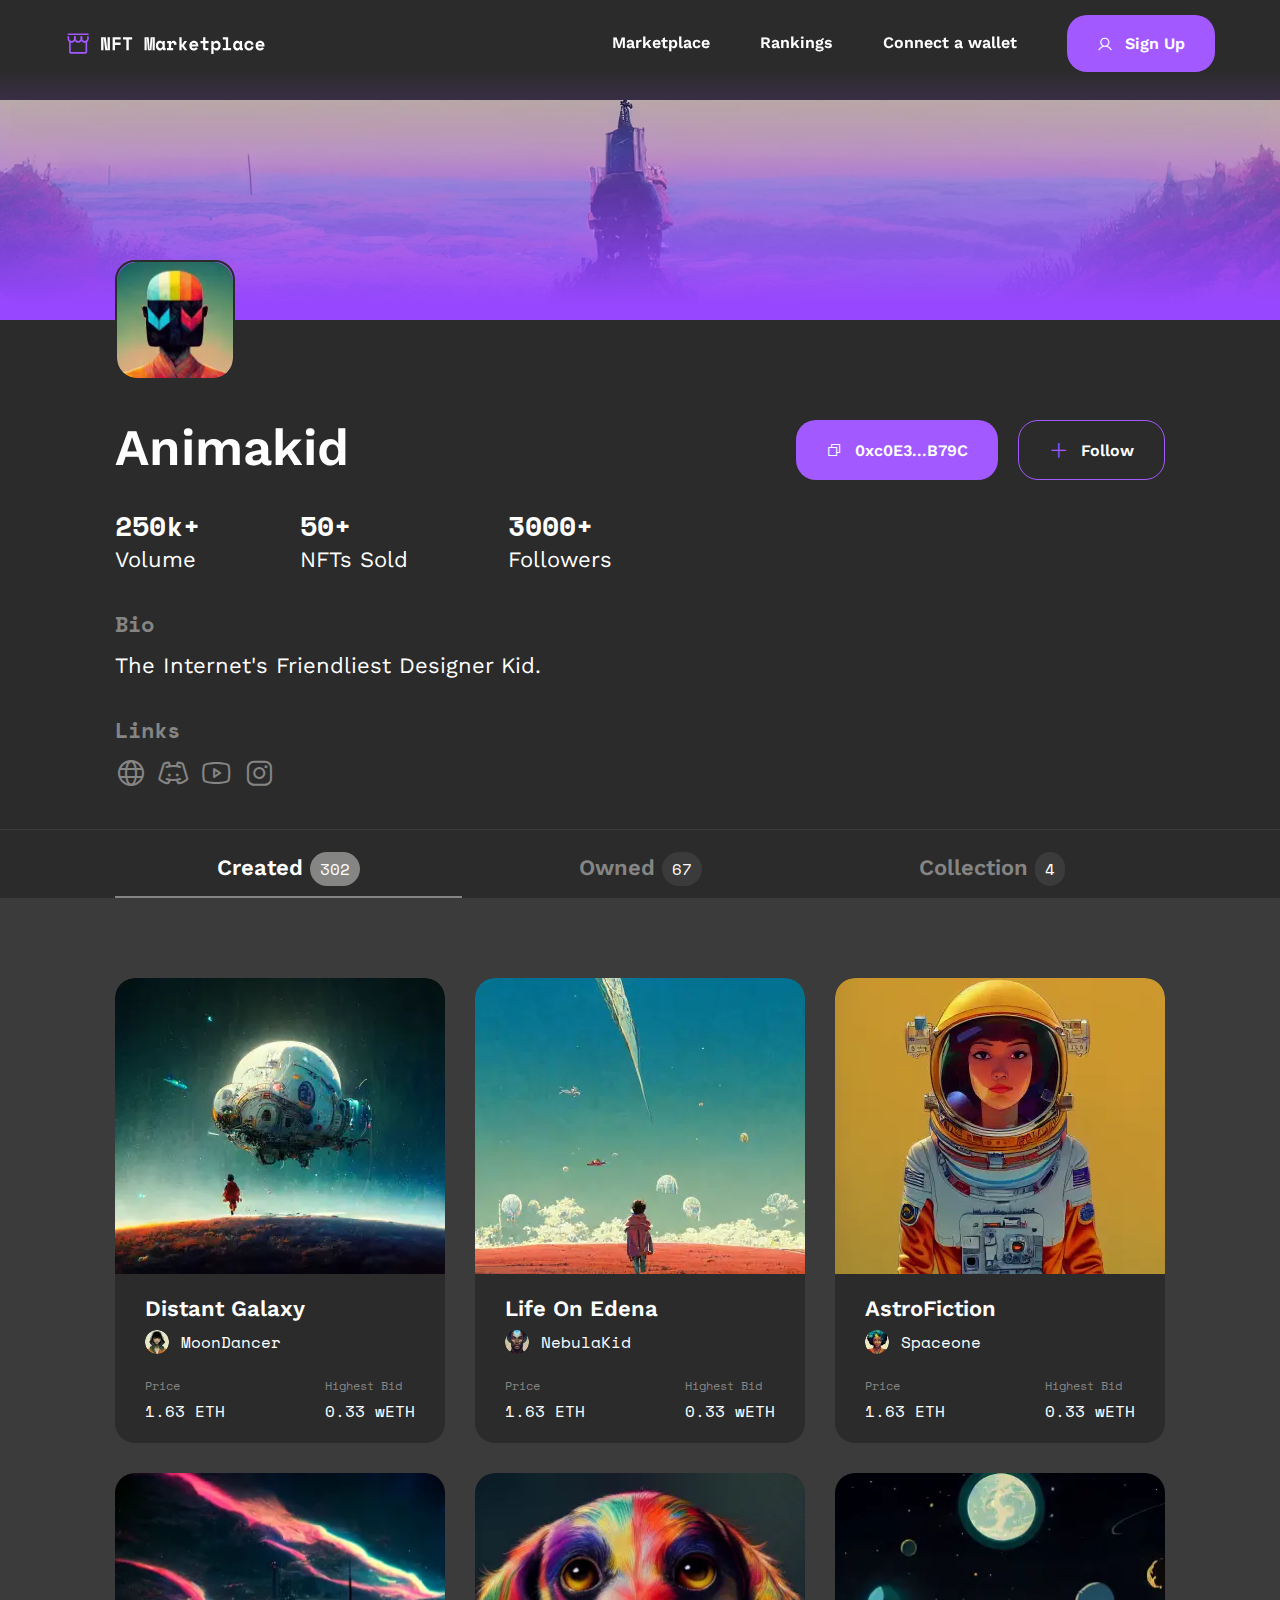
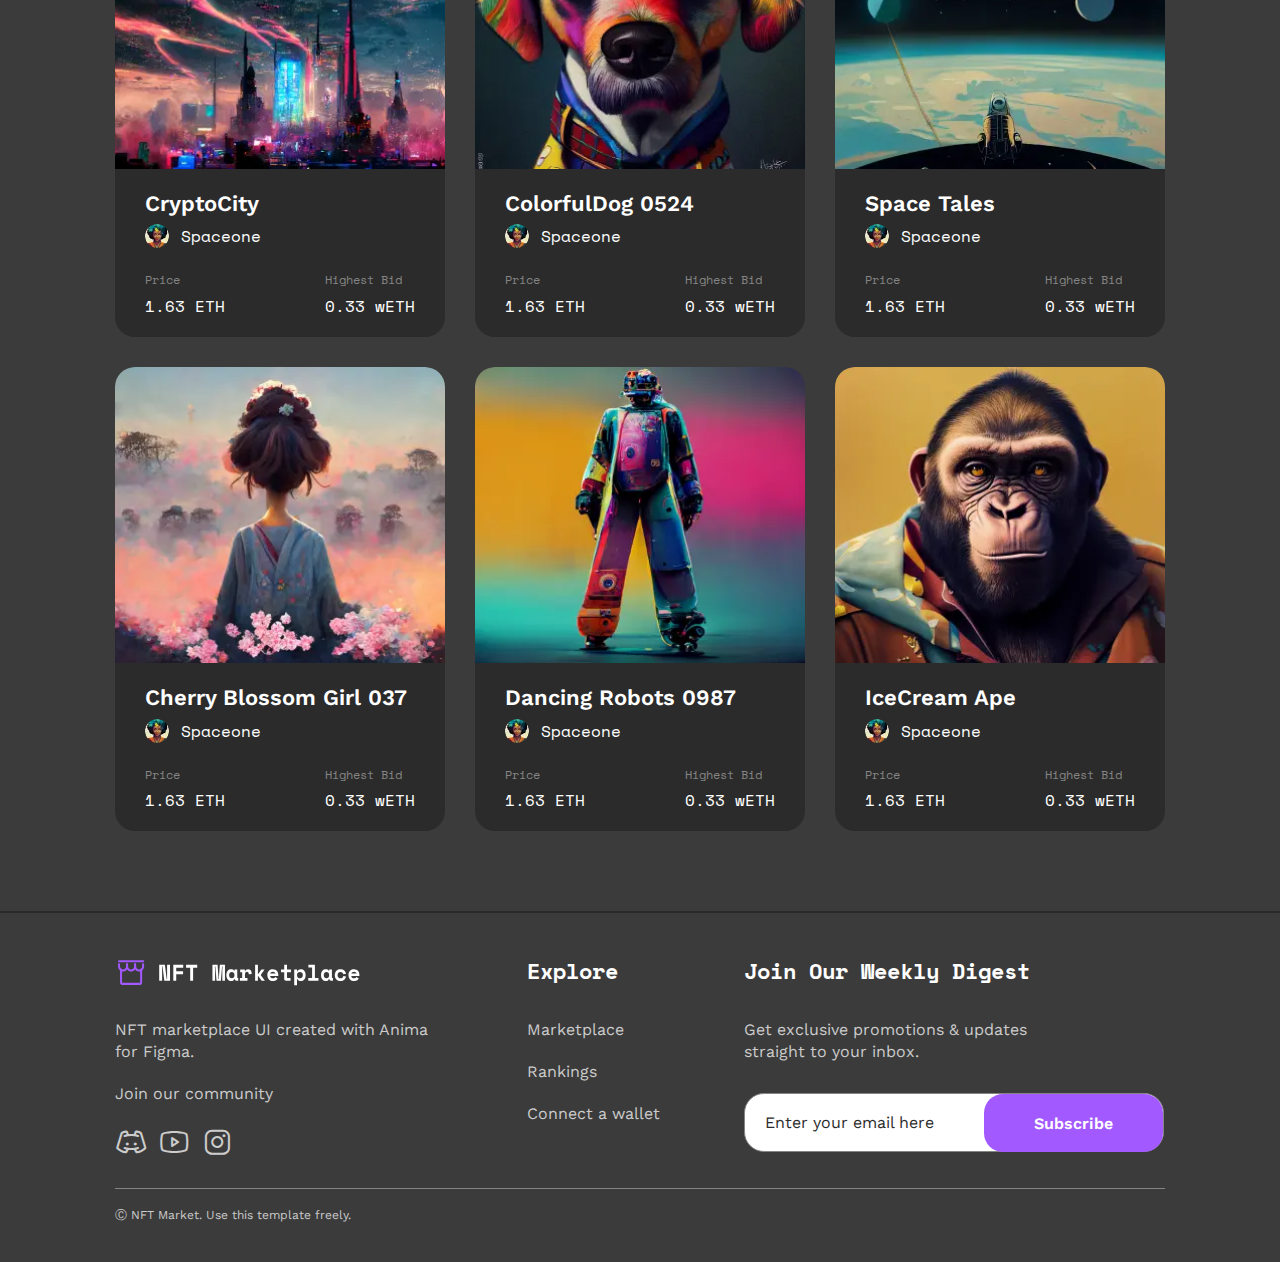
==== commit c644c560: "fix: fix bugs" ====
--- a/artist.html
+++ b/artist.html
@@ -6,7 +6,7 @@
 	<meta charset="UTF-8">
 	<meta name="format-detection" content="telephone=no">
 	<!-- <style>body{opacity: 0;}</style> -->
-	<link rel="stylesheet" href="css/style.min.css?_v=20230203125524">
+	<link rel="stylesheet" href="css/style.min.css?_v=20230203132423">
 	<link rel="shortcut icon" href="favicon.ico">
 	<!-- <meta name="robots" content="noindex, nofollow"> -->
 	<meta name="viewport" content="width=device-width, initial-scale=1.0">
@@ -574,7 +574,7 @@
 			</div>
 		</div>
 	</div>
-	<script src="js/app.min.js?_v=20230203125524"></script>
+	<script src="js/app.min.js?_v=20230203132423"></script>
 </body>
 
 </html>--- a/css/style.min.css
+++ b/css/style.min.css
@@ -1 +1 @@
-@charset "UTF-8";@import url(https://fonts.googleapis.com/css?family=Mulish:700&display=swap);@import url(https://fonts.googleapis.com/css?family=Space+Mono:regular,700&display=swap);@import url(https://fonts.googleapis.com/css?family=Work+Sans:regular,600,700&display=swap);@font-face{font-family:icons;font-display:swap;src:url(../fonts/icons.woff2) format("woff2"),url(../fonts/icons.woff) format("woff");font-weight:400;font-style:normal}[class*=_icon-]:before{font-family:icons;font-style:normal;font-weight:400;font-variant:normal;text-transform:none;line-height:1;-webkit-font-smoothing:antialiased;-moz-osx-font-smoothing:grayscale}[class*=_icon-]:before{display:block}._icon-arrow-right:before{content:"\e900"}._icon-copy:before{content:"\e901"}._icon-discord:before{content:"\e902"}._icon-eye:before{content:"\e903"}._icon-globe:before{content:"\e904"}._icon-instagram:before{content:"\e905"}._icon-lock:before{content:"\e906"}._icon-mail:before{content:"\e907"}._icon-plus:before{content:"\e908"}._icon-rocket:before{content:"\e909"}._icon-search:before{content:"\e90a"}._icon-twitter:before{content:"\e90b"}._icon-user:before{content:"\e90c"}._icon-youtube:before{content:"\e90d"}*{padding:0;margin:0;border:0}*,:after,:before{-webkit-box-sizing:border-box;box-sizing:border-box}body,html{height:100%;min-width:375px}body{color:#fff;line-height:1;font-family:"Work Sans";font-size:1rem;-ms-text-size-adjust:100%;-moz-text-size-adjust:100%;-webkit-text-size-adjust:100%;-webkit-font-smoothing:antialiased;-moz-osx-font-smoothing:grayscale}button,input,textarea{font-family:"Work Sans";font-size:inherit}button{cursor:pointer;color:inherit;background-color:transparent}a{color:inherit;text-decoration:none}ul li{list-style:none}img{vertical-align:top}h1,h2,h3,h4,h5,h6{font-weight:inherit;font-size:inherit}svg{height:1em;width:1em}svg path{stroke:inherit;fill:inherit}body{background:#2b2b2b}.lock body{overflow:hidden;-ms-touch-action:none;touch-action:none;-ms-scroll-chaining:none;overscroll-behavior:none}.wrapper{min-height:100%;display:-webkit-box;display:-ms-flexbox;display:flex;-webkit-box-orient:vertical;-webkit-box-direction:normal;-ms-flex-direction:column;flex-direction:column;overflow:hidden;line-height:1.4}@supports (overflow:clip){.wrapper{overflow:clip}}.wrapper>main{-webkit-box-flex:1;-ms-flex:1 1 auto;flex:1 1 auto}.wrapper>*{min-width:0}[class*=__container]{max-width:67.5rem;margin:0 auto;padding:0 .9375rem}body::after{content:"";background-color:rgba(0,0,0,.5);position:fixed;width:100%;height:100%;top:0;left:0;opacity:0;-webkit-transition:opacity .8s ease 0s;-o-transition:opacity .8s ease 0s;transition:opacity .8s ease 0s;pointer-events:none;z-index:149}.popup-show body::after{opacity:1}.popup{position:fixed;top:0;left:0;bottom:0;right:0;padding:30px 10px;-webkit-transition:visibility .8s ease 0s;-o-transition:visibility .8s ease 0s;transition:visibility .8s ease 0s;visibility:hidden;pointer-events:none}.popup_show{z-index:150;visibility:visible;overflow:auto;pointer-events:auto}.popup_show .popup__content{visibility:visible;-webkit-transform:scale(1);-ms-transform:scale(1);transform:scale(1)}.popup__wrapper{display:-webkit-box;display:-ms-flexbox;display:flex;-webkit-box-orient:vertical;-webkit-box-direction:normal;-ms-flex-direction:column;flex-direction:column;-webkit-box-align:center;-ms-flex-align:center;align-items:center;min-height:100%;-webkit-box-flex:1;-ms-flex:1 1 auto;flex:1 1 auto;width:100%;display:flex;-webkit-box-pack:center;-ms-flex-pack:center;justify-content:center;align-items:center}.popup__content{visibility:hidden;-webkit-transform:scale(0);-ms-transform:scale(0);transform:scale(0);-webkit-transition:-webkit-transform .3s ease 0s;transition:-webkit-transform .3s ease 0s;-o-transition:transform .3s ease 0s;transition:transform .3s ease 0s;transition:transform .3s ease 0s,-webkit-transform .3s ease 0s;background-color:#2b2b2b;width:100%;max-width:1100px;border-radius:20px}.lock .popup__content{visibility:visible}.popup__close{position:absolute;top:2%;border:1px solid #a259ff;border-radius:5px;z-index:22}.popup__close span{display:block;-webkit-transform:rotate(45deg);-ms-transform:rotate(45deg);transform:rotate(45deg);font-size:1.25rem}.sign-up__body{display:-ms-grid;display:grid;-ms-grid-columns:(1fr)[2];grid-template-columns:repeat(2,1fr)}.sign-up__image-ibg{padding-bottom:88.2778581766%;border-radius:20px}.sign-up__image-ibg img{border-radius:20px 0 0 20px}.tabs-sign-up{position:relative;display:-webkit-box;display:-ms-flexbox;display:flex;-webkit-box-orient:vertical;-webkit-box-direction:normal;-ms-flex-direction:column;flex-direction:column}.tabs-sign-up__navigation{-ms-flex-item-align:center;-ms-grid-row-align:center;align-self:center;display:-webkit-inline-box;display:-ms-inline-flexbox;display:inline-flex;border:1px solid #a259ff;border-top:none;border-radius:0 0 .625rem .625rem;padding:.3125rem;padding-top:0}.tabs-sign-up__title{font-size:1.5rem;border-radius:0 0 .625rem .625rem}.tabs-sign-up__title._tab-active{background-color:#a259ff}.tabs-sign-up__label{font-weight:600;line-height:1.1;text-transform:capitalize}.tabs-sign-up__label:not(:last-child){margin-bottom:1.25rem}.tabs-sign-up__text{line-height:1.6}.tabs-sign-up__text:not(:last-child){margin-bottom:2.5rem}.tabs-sign-up__form{display:-webkit-box;display:-ms-flexbox;display:flex;-webkit-box-orient:vertical;-webkit-box-direction:normal;-ms-flex-direction:column;flex-direction:column;row-gap:.9375rem;width:100%}.tabs-sign-up__item{position:relative}.tabs-sign-up label{position:absolute;width:1.25rem;height:1.25rem;color:#bdbdbd;left:1.25rem;top:.75rem;font-size:1.25rem}.tabs-sign-up__input{padding:1rem 3.25rem;gap:.75rem;width:20.625rem;height:2.875rem;border:.0625rem solid #858584;border-radius:1.25rem}.tabs-sign-up__input::-webkit-input-placeholder{color:#2b2b2b}.tabs-sign-up__input::-moz-placeholder{color:#2b2b2b}.tabs-sign-up__input:-ms-input-placeholder{color:#2b2b2b}.tabs-sign-up__input::-ms-input-placeholder{color:#2b2b2b}.tabs-sign-up__input::placeholder{color:#2b2b2b}.tabs-sign-up__input:focus{outline:1px solid transparent;border:1px solid #a259ff}.tabs-sign-up__button{width:20.625rem;height:2.875rem;margin-top:.9375rem}.tabs__navigation{display:-webkit-box;display:-ms-flexbox;display:flex}.tabs__title{border:1px solid #eee;padding:.625rem .9375rem;border-radius:.3125rem}.tabs__title._tab-active{border:1px solid #000}.tabs__content{border:1px solid #eee;padding:.625rem .9375rem}[class*=-ibg]{position:relative}[class*=-ibg] img{position:absolute;width:100%;height:100%;top:0;left:0;-o-object-fit:cover;object-fit:cover}[class*=-ibg_contain] img{-o-object-fit:contain;object-fit:contain}.button{border-radius:20px;display:-webkit-box;display:-ms-flexbox;display:flex;-webkit-box-pack:center;-ms-flex-pack:center;justify-content:center;-webkit-box-align:center;-ms-flex-align:center;align-items:center;gap:.75rem;font-weight:600;max-height:3.75rem;border-color:#a259ff;color:#fff;-webkit-box-shadow:0 0 40px 40px #a259ff inset,0 0 0 0 #a259ff;box-shadow:0 0 40px 40px #a259ff inset,0 0 0 0 #a259ff;-webkit-transition:all 150ms ease-in-out;-o-transition:all 150ms ease-in-out;transition:all 150ms ease-in-out}.button-border{border-radius:20px;display:-webkit-box;display:-ms-flexbox;display:flex;-webkit-box-pack:center;-ms-flex-pack:center;justify-content:center;-webkit-box-align:center;-ms-flex-align:center;align-items:center;max-height:3.75rem;gap:.75rem;font-weight:600;height:3.75rem;background-color:transparent;border:.0625rem solid #a259ff;border-radius:1.25rem;border-color:#a259ff;color:#fff;background-image:-o-linear-gradient(45deg,#a259ff 50%,transparent 50%);background-image:linear-gradient(45deg,#a259ff 50%,transparent 50%);background-position:100%;background-size:400%;-webkit-transition:background .5s ease-in-out;-o-transition:background .5s ease-in-out;transition:background .5s ease-in-out}.button-border span{color:#a259ff;-webkit-transition:all .5s ease 0s;-o-transition:all .5s ease 0s;transition:all .5s ease 0s;font-size:1.25rem}.stats{display:-webkit-box;display:-ms-flexbox;display:flex;-webkit-box-pack:justify;-ms-flex-pack:justify;justify-content:space-between;-webkit-column-gap:1.875rem;-moz-column-gap:1.875rem;column-gap:1.875rem}.stats__title{font-family:"Space Mono";font-weight:700}.stats__text{line-height:1.6}.signature{-webkit-box-orient:vertical;-webkit-box-direction:normal;-ms-flex-direction:column;flex-direction:column;display:-webkit-box;display:-ms-flexbox;display:flex;row-gap:.625rem}.signature__title{font-weight:600;font-size:1.375rem}.signature__body{display:-webkit-box;display:-ms-flexbox;display:flex;-webkit-column-gap:.75rem;-moz-column-gap:.75rem;column-gap:.75rem}.signature__image-ibg{width:1.5rem;height:1.5rem;border-radius:50%}.signature__image-ibg img{border-radius:50%}.title{max-width:43.75rem}.title__item{font-weight:600;line-height:1.2}.title__item:not(:last-child){margin-bottom:.625rem}.title__label{font-weight:400;text-transform:capitalize}.card{display:-ms-grid;display:grid;-ms-grid-columns:(1fr)[3];grid-template-columns:repeat(3,1fr);gap:1.875rem}.card__image-ibg{padding-bottom:89.696969697%;border-radius:1.25rem 1.25rem 0 0}.card__image-ibg img{border-radius:1.25rem 1.25rem 0 0}.card__content{background:#3b3b3b;border-radius:0 0 1.25rem 1.25rem;padding:1.25rem 1.875rem}.card__content_dark{background:#2b2b2b}.card__title{font-weight:600;font-size:1.375rem}.card__title:not(:last-child){margin-bottom:.3125rem}.card__user{display:-webkit-box;display:-ms-flexbox;display:flex;-webkit-column-gap:.75rem;-moz-column-gap:.75rem;column-gap:.75rem;-webkit-box-align:center;-ms-flex-align:center;align-items:center}.card__user:not(:last-child){margin-bottom:1.5625rem}.card__ava{width:1.5rem;height:1.5rem;border-radius:50%}.card__name{font-family:"Space Mono"}.card__stats{display:-webkit-box;display:-ms-flexbox;display:flex;-webkit-box-pack:justify;-ms-flex-pack:justify;justify-content:space-between}.card__column{display:-webkit-box;display:-ms-flexbox;display:flex;-webkit-box-orient:vertical;-webkit-box-direction:normal;-ms-flex-direction:column;flex-direction:column;row-gap:.5rem}.card__label{font-family:"Space Mono";font-size:.75rem;line-height:1.1;color:#858584}.card__meaning{font-family:"Space Mono"}.countdown{background:rgba(59,59,59,.5);-webkit-backdrop-filter:blur(5px);backdrop-filter:blur(5px);max-width:18.75rem;padding:1.875rem;border-radius:1.25rem}.countdown__text{font-family:"Space Mono";font-size:.75rem;line-height:1.1}.countdown__text:not(:last-child){margin-bottom:.625rem}.countdown__body{display:-webkit-box;display:-ms-flexbox;display:flex;-webkit-column-gap:.625rem;-moz-column-gap:.625rem;column-gap:.625rem;-webkit-box-pack:justify;-ms-flex-pack:justify;justify-content:space-between}.countdown__body:not(:last-child){margin-bottom:1.875rem}.countdown__number{display:-webkit-box;display:-ms-flexbox;display:flex;-webkit-box-orient:vertical;-webkit-box-direction:normal;-ms-flex-direction:column;flex-direction:column;row-gap:.3125rem}.countdown__time{font-family:"Space Mono";font-weight:700;font-size:38px;line-height:1.2;text-transform:capitalize}.countdown__button{width:100%;height:3.75rem}.header{padding:.9375rem 0;position:fixed;width:100%;top:0;left:0;z-index:100}.header::before{content:"";position:absolute;top:0;display:block;width:100%;background-color:rgba(48,20,85,.9);-webkit-transition:all .3s ease 0s;-o-transition:all .3s ease 0s;transition:all .3s ease 0s;-webkit-filter:blur(5px);filter:blur(5px);top:-200%}.header._header-scroll::before{top:0}.header__container{max-width:73.75rem;display:-webkit-box;display:-ms-flexbox;display:flex;-webkit-box-pack:justify;-ms-flex-pack:justify;justify-content:space-between;-webkit-box-align:center;-ms-flex-align:center;align-items:center;gap:1.25rem}.header__container::before{content:"";position:fixed;display:block;width:100%;height:3.75rem;background-color:#2b2b2b;z-index:23;right:-100%;opacity:0;visibility:hidden;-webkit-transition:right .3s ease 0s;-o-transition:right .3s ease 0s;transition:right .3s ease 0s}.menu-open .header__container::before{right:0;opacity:1;visibility:visible}.header__logo{max-width:12.5rem;max-height:3.125rem;position:relative;z-index:55}.header__logo img{width:100%;height:100%}.menu__body{display:-webkit-box;display:-ms-flexbox;display:flex}.menu__list{font-weight:600;display:-webkit-box;display:-ms-flexbox;display:flex;-webkit-box-align:center;-ms-flex-align:center;align-items:center;-ms-flex-wrap:wrap;flex-wrap:wrap}.menu__link{position:relative}.menu__link::after,.menu__link::before{content:"";display:block;position:absolute;width:0%;height:.0625rem;background-color:#a259ff;bottom:-.3125rem;visibility:hidden;-webkit-transition:all .5s ease 0s;-o-transition:all .5s ease 0s;transition:all .5s ease 0s}.menu__link::before{content:"";left:50%}.menu__link::after{content:"";right:50%}.menu__button{position:relative;z-index:55}.icon-menu{display:none}.footer{background:#3b3b3b;padding:2.5rem 0}.footer__row{display:-webkit-box;display:-ms-flexbox;display:flex;-ms-flex-wrap:wrap;flex-wrap:wrap;row-gap:1.875rem}.footer__row:not(:last-child){margin-bottom:1.875rem}.footer__column{display:-webkit-box;display:-ms-flexbox;display:flex;-webkit-box-orient:vertical;-webkit-box-direction:normal;-ms-flex-direction:column;flex-direction:column;row-gap:1.875rem}.footer__column:nth-child(2){min-width:8.4375rem}.footer__column:nth-child(2) a{position:relative}.footer__column:nth-child(2) a::after,.footer__column:nth-child(2) a::before{content:"";display:block;position:absolute;width:0%;height:.0625rem;background-color:#a259ff;bottom:-.3125rem;visibility:hidden;-webkit-transition:all .5s ease 0s;-o-transition:all .5s ease 0s;transition:all .5s ease 0s}.footer__column:nth-child(2) a::before{content:"";left:50%}.footer__column:nth-child(2) a::after{content:"";right:50%}.footer__logo{width:15.3125rem;max-height:3.125rem;padding-top:.1875rem}.footer__logo img{width:100%;height:100%}.footer__list{display:-webkit-box;display:-ms-flexbox;display:flex;-webkit-box-orient:vertical;-webkit-box-direction:normal;-ms-flex-direction:column;flex-direction:column;row-gap:1.25rem}.footer__item{color:#ccc;max-width:20.625rem}.footer__socials{display:-webkit-box;display:-ms-flexbox;display:flex;gap:.625rem}.footer__social{font-size:2rem;-webkit-transition:all .3s ease 0s;-o-transition:all .3s ease 0s;transition:all .3s ease 0s}.footer__title{font-family:"Space Mono";font-weight:700;font-size:1.375rem;line-height:1.6;text-transform:capitalize}.footer__form{position:relative}.footer__input{padding-right:12.5rem;padding-left:1.25rem;gap:.75rem;border:.0625rem solid #858584;border-radius:1.25rem;-webkit-transition:all .3s ease 0s;-o-transition:all .3s ease 0s;transition:all .3s ease 0s}.footer__input::-webkit-input-placeholder{color:#2b2b2b}.footer__input::-moz-placeholder{color:#2b2b2b}.footer__input:-ms-input-placeholder{color:#2b2b2b}.footer__input::-ms-input-placeholder{color:#2b2b2b}.footer__input::placeholder{color:#2b2b2b}.footer__input:focus{border:1px solid #a259ff;outline:transparent;-webkit-box-shadow:inset 0 0 .9375rem #a259ff;box-shadow:inset 0 0 .9375rem #a259ff}.footer__button{position:absolute;top:0;right:0;color:#fff;padding:0 3.125rem;border:1px solid transparent}.footer__bottom{color:#ccc;font-size:12px;line-height:1.1;padding-top:1.25rem;border-top:.0625rem solid #858584}.main-homepage__body{display:-ms-grid;display:grid;-ms-grid-columns:(1fr)[2];grid-template-columns:repeat(2,1fr);gap:1.875rem}.main-homepage__content{display:-webkit-box;display:-ms-flexbox;display:flex;-webkit-box-orient:vertical;-webkit-box-direction:normal;-ms-flex-direction:column;flex-direction:column;row-gap:1.875rem}.main-homepage__title{font-weight:600;line-height:1.1;text-transform:capitalize}.main-homepage__text{line-height:1.6;text-transform:capitalize}.main-homepage__button{max-width:14.0625rem}.column-main-homepage{background:#3b3b3b;border-radius:20px;overflow:hidden}.column-main-homepage__image-ibg{padding-bottom:78.6274509804%;border-radius:20px 20px 0 0}.column-main-homepage__image-ibg img{border-radius:20px 20px 0 0}.column-main-homepage__body{padding:1.375rem 1.25rem}.collection-homepage__content{display:-ms-grid;display:grid;-ms-grid-columns:(1fr)[3];grid-template-columns:repeat(3,1fr);gap:1.875rem}.collection-homepage__column{margin-bottom:.9375rem;display:-webkit-box;display:-ms-flexbox;display:flex;-webkit-box-orient:vertical;-webkit-box-direction:normal;-ms-flex-direction:column;flex-direction:column}.collection-homepage__column>img{margin-bottom:.9375rem}.gallery__row{display:-webkit-box;display:-ms-flexbox;display:flex;-webkit-box-pack:justify;-ms-flex-pack:justify;justify-content:space-between;gap:.625rem}.gallery__more{background-color:#a259ff;border-radius:1.25rem;display:-webkit-box;display:-ms-flexbox;display:flex;-webkit-box-pack:center;-ms-flex-pack:center;justify-content:center;-webkit-box-align:center;-ms-flex-align:center;align-items:center;font-family:"Space Mono";font-style:normal;font-weight:700;font-size:1.375rem;line-height:1.6}.creators-homepage__header{display:-webkit-box;display:-ms-flexbox;display:flex;-webkit-box-pack:justify;-ms-flex-pack:justify;justify-content:space-between}.creators-homepage__title{max-width:43.75rem}.creators-homepage__button{-ms-flex-item-align:end;align-self:flex-end;height:3.75rem}.creators-homepage__content{display:-ms-grid;display:grid;-ms-grid-columns:(1fr)[4];grid-template-columns:repeat(4,1fr);gap:1.875rem}.creators-homepage__card{background:#3b3b3b;border-radius:1.25rem;padding:1.25rem;position:relative;display:-webkit-box;display:-ms-flexbox;display:flex;-webkit-box-pack:center;-ms-flex-pack:center;justify-content:center;-webkit-box-align:center;-ms-flex-align:center;align-items:center;-webkit-box-orient:vertical;-webkit-box-direction:normal;-ms-flex-direction:column;flex-direction:column}.creators-homepage__number{position:absolute;border-radius:50%;background:#2b2b2b;width:1.875rem;height:1.875rem;color:#858584;font-family:"Space Mono";display:-webkit-box;display:-ms-flexbox;display:flex;-webkit-box-pack:center;-ms-flex-pack:center;justify-content:center;-webkit-box-align:center;-ms-flex-align:center;align-items:center;z-index:22}.creators-homepage__image-ibg:not(:last-child){margin-bottom:1.25rem}.creators-homepage__body{display:-webkit-box;display:-ms-flexbox;display:flex;-webkit-box-orient:vertical;-webkit-box-direction:normal;-ms-flex-direction:column;flex-direction:column;row-gap:.3125rem;-webkit-box-pack:center;-ms-flex-pack:center;justify-content:center;-webkit-box-align:center;-ms-flex-align:center;align-items:center}.creators-homepage__name{text-transform:capitalize;font-weight:600;font-size:22px}.creators-homepage__text{color:#858584;display:-webkit-box;display:-ms-flexbox;display:flex;gap:.625rem}.creators-homepage__text span{font-family:"Space Mono";color:#fff}.categories-homepage__body{display:-ms-grid;display:grid;-ms-grid-columns:(1fr)[4];grid-template-columns:repeat(4,1fr);gap:1.875rem}.categories-homepage__card{position:relative;background:#3b3b3b;border-radius:1.25rem}.categories-homepage__icon{position:absolute;left:30%;top:20%;z-index:22;-webkit-transition:all .3s ease 0s;-o-transition:all .3s ease 0s;transition:all .3s ease 0s}.categories-homepage__image-ibg{padding-bottom:100%}.categories-homepage__image-ibg img{-webkit-transition:all .3s ease 0s;-o-transition:all .3s ease 0s;transition:all .3s ease 0s;border-radius:1.25rem 1.25rem 0 0;-webkit-filter:blur(.25rem);filter:blur(.25rem)}.categories-homepage__text{padding:1.25rem 1.875rem;font-weight:600}.discover-homepage__header{display:-webkit-box;display:-ms-flexbox;display:flex;-webkit-box-pack:justify;-ms-flex-pack:justify;justify-content:space-between}.discover-homepage__button{-ms-flex-item-align:end;align-self:flex-end;height:3.75rem}.no-webp .mushroom-homepage{background:-webkit-gradient(linear,left top,left bottom,from(rgba(162,89,255,0)),to(#a259ff)),url(../img/homepage/mushroom/background.png) center/cover no-repeat}.no-webp .mushroom-homepage{background:-o-linear-gradient(top,rgba(162,89,255,0) 0,#a259ff 100%),url(../img/homepage/mushroom/background.png) center/cover no-repeat}.no-webp .mushroom-homepage{background:linear-gradient(180deg,rgba(162,89,255,0) 0,#a259ff 100%),url(../img/homepage/mushroom/background.png) center/cover no-repeat}.mushroom-homepage{position:relative}.mushroom-homepage__container{position:relative;z-index:22;display:-webkit-box;display:-ms-flexbox;display:flex;-webkit-box-pack:justify;-ms-flex-pack:justify;justify-content:space-between;padding-top:22.5rem;padding-bottom:3.75rem;gap:1.25rem}.mushroom-homepage__content{display:-webkit-box;display:-ms-flexbox;display:flex;-webkit-box-orient:vertical;-webkit-box-direction:normal;-ms-flex-direction:column;flex-direction:column;row-gap:1.875rem}.mushroom-homepage__user{display:-webkit-box;display:-ms-flexbox;display:flex;-webkit-column-gap:.75rem;-moz-column-gap:.75rem;column-gap:.75rem;background:#3b3b3b;border-radius:1.25rem;padding:.6875rem 1.25rem;max-width:9.375rem;-webkit-box-pack:center;-ms-flex-pack:center;justify-content:center;-webkit-box-align:center;-ms-flex-align:center;align-items:center}.mushroom-homepage__ava{width:1.5rem;height:1.5rem;border-radius:50%}.mushroom-homepage__button{border-color:#fff;color:#2b2b2b;-webkit-box-shadow:0 0 40px 40px #fff inset,0 0 0 0 #fff;box-shadow:0 0 40px 40px #fff inset,0 0 0 0 #fff}.mushroom-homepage__button span{color:#a259ff}.mushroom-homepage__countdown{-ms-flex-item-align:end;align-self:flex-end}.works-homepage__body{display:-webkit-box;display:-ms-flexbox;display:flex;gap:1.875rem}.works-homepage__card{-webkit-box-flex:1;-ms-flex:1 1 30%;flex:1 1 30%;background:#3b3b3b;border-radius:1.25rem;padding:.625rem 1.875rem 1.875rem 1.875rem}.works-homepage__label{font-weight:600;text-align:center;text-transform:capitalize}.works-homepage__label:not(:last-child){margin-bottom:.625rem}.works-homepage__text{text-align:center}.digest-homepage__container{background:#3b3b3b;border-radius:1.25rem}.digest-homepage__body{display:-webkit-box;display:-ms-flexbox;display:flex;-webkit-box-pack:justify;-ms-flex-pack:justify;justify-content:space-between;gap:1.25rem}.digest-homepage__image-ibg{border-radius:1.25rem}.digest-homepage__image-ibg img{border-radius:1.25rem}.digest-homepage__title{font-weight:600;line-height:1.2;text-transform:capitalize}.digest-homepage__title:not(:last-child){margin-bottom:.625rem}.digest-homepage__text{line-height:1.6;text-transform:capitalize}.digest-homepage__text:not(:last-child){margin-bottom:2.5rem}.digest-homepage__form{position:relative}.digest-homepage__input{padding-right:13.125rem;padding-left:1.25rem;gap:.75rem;border:.0625rem solid #858584;border-radius:1.25rem;-webkit-transition:all .3s ease 0s;-o-transition:all .3s ease 0s;transition:all .3s ease 0s}.digest-homepage__input::-webkit-input-placeholder{color:#2b2b2b}.digest-homepage__input::-moz-placeholder{color:#2b2b2b}.digest-homepage__input:-ms-input-placeholder{color:#2b2b2b}.digest-homepage__input::-ms-input-placeholder{color:#2b2b2b}.digest-homepage__input::placeholder{color:#2b2b2b}.digest-homepage__input:focus{border:1px solid #a259ff;outline:transparent;-webkit-box-shadow:inset 0 0 .9375rem #a259ff;box-shadow:inset 0 0 .9375rem #a259ff}.digest-homepage__button{position:absolute;top:0;right:0;color:#fff;padding:0 3.125rem;border:1px solid transparent}.page-artist__main{margin-bottom:.625rem;border-bottom:1px solid #3b3b3b}.main-page-artist__background{width:100%;position:relative;z-index:1}.main-page-artist__background img{width:100%;height:100%;-o-object-fit:cover;object-fit:cover;-o-object-position:center;object-position:center}.main-page-artist__background::before{position:absolute;z-index:11;content:"";height:100%;width:100%;top:0;left:0;background:-webkit-gradient(linear,left top,left bottom,color-stop(21.88%,rgba(151,71,255,0)),color-stop(95.31%,#9747ff));background:-o-linear-gradient(top,rgba(151,71,255,0) 21.88%,#9747ff 95.31%);background:linear-gradient(180deg,rgba(151,71,255,0) 21.88%,#9747ff 95.31%)}.main-page-artist__container{position:relative;z-index:55;margin-top:-3.75rem;display:-webkit-box;display:-ms-flexbox;display:flex;-webkit-box-orient:vertical;-webkit-box-direction:normal;-ms-flex-direction:column;flex-direction:column}.main-page-artist__image-ibg{width:7.5rem;height:7.5rem;border-radius:1.25rem;border:2px solid #2b2b2b}.main-page-artist__image-ibg img{border-radius:1.25rem}.main-page-artist__body{display:-webkit-box;display:-ms-flexbox;display:flex;-webkit-box-pack:justify;-ms-flex-pack:justify;justify-content:space-between;-webkit-column-gap:.9375rem;-moz-column-gap:.9375rem;column-gap:.9375rem}.main-page-artist__content{display:-webkit-box;display:-ms-flexbox;display:flex;-webkit-box-orient:vertical;-webkit-box-direction:normal;-ms-flex-direction:column;flex-direction:column;row-gap:1.875rem;max-width:37.5rem}.main-page-artist__name{display:-webkit-box;display:-ms-flexbox;display:flex;-webkit-box-orient:vertical;-webkit-box-direction:normal;-ms-flex-direction:column;flex-direction:column;row-gap:1.875rem}.main-page-artist__title{font-weight:600;line-height:1.1}.main-page-artist__stats{display:-webkit-box;display:-ms-flexbox;display:flex}.main-page-artist__value{font-family:"Space Mono";font-weight:700;text-transform:capitalize}.main-page-artist__text{text-transform:capitalize}.main-page-artist__label{font-family:"Space Mono";font-weight:700;line-height:1.6;text-transform:capitalize;color:#858584}.main-page-artist__label:not(:last-child){margin-bottom:.625rem}.main-page-artist__icons{color:#858584;display:-webkit-box;display:-ms-flexbox;display:flex;gap:.625rem}.main-page-artist__icon{-webkit-transition:all .3s ease 0s;-o-transition:all .3s ease 0s;transition:all .3s ease 0s}.main-page-artist__buttons{display:-webkit-box;display:-ms-flexbox;display:flex;-webkit-column-gap:1.25rem;-moz-column-gap:1.25rem;column-gap:1.25rem}.main-page-artist .button-border{padding:0 1.875rem}.tabs-page-artist__navigation{display:-webkit-box;display:-ms-flexbox;display:flex;-webkit-box-pack:justify;-ms-flex-pack:justify;justify-content:space-between}.tabs-page-artist__title{font-weight:600;color:#858584;text-transform:capitalize;width:33%;border-bottom:.125rem solid transparent}.tabs-page-artist__title span{font-family:"Space Mono";background:#3b3b3b;border-radius:1.25rem;padding:.3125rem .625rem;color:#fff;font-weight:400}.tabs-page-artist__title._tab-active{border-bottom:.125rem solid #858584;color:#fff}.tabs-page-artist__title._tab-active span{background:#858584}.tabs-page-artist__content{padding-top:5rem;padding-bottom:5rem;border-bottom:.125rem solid #2b2b2b;width:100%;background:#3b3b3b}.main-page-nft__background{margin-bottom:2.5rem;width:100%;-o-object-fit:cover;object-fit:cover;-o-object-position:center;object-position:center}.main-page-nft__body{display:-webkit-box;display:-ms-flexbox;display:flex;-webkit-box-pack:justify;-ms-flex-pack:justify;justify-content:space-between;gap:1.25rem}.main-page-nft__content{max-width:38.125rem}.main-page-nft__list{display:-webkit-box;display:-ms-flexbox;display:flex;-webkit-box-orient:vertical;-webkit-box-direction:normal;-ms-flex-direction:column;flex-direction:column}.main-page-nft__title{font-weight:600;line-height:1.1;text-transform:capitalize}.main-page-nft__title:not(:last-child){margin-bottom:.625rem}.main-page-nft__subtitle{line-height:1.6;text-transform:capitalize;color:#858584}.main-page-nft__label{font-family:"Space Mono";color:#858584}.main-page-nft__label:not(:last-child){margin-bottom:.625rem}.main-page-nft__user{display:-webkit-box;display:-ms-flexbox;display:flex;gap:.625rem}.main-page-nft__ava{width:1.5rem;height:1.5rem;border-radius:50%;overflow:hidden}.main-page-nft__name{font-weight:600}.main-page-nft__text{display:-webkit-box;display:-ms-flexbox;display:flex;-webkit-box-orient:vertical;-webkit-box-direction:normal;-ms-flex-direction:column;flex-direction:column;row-gap:1.875rem;line-height:1.6}.main-page-nft__site{display:-webkit-box;display:-ms-flexbox;display:flex;gap:.625rem;-webkit-box-align:center;-ms-flex-align:center;align-items:center;line-height:1.6;-webkit-transition:all .3s ease 0s;-o-transition:all .3s ease 0s;transition:all .3s ease 0s}.main-page-nft__site span{color:#858584}.main-page-nft__tags{display:-webkit-box;display:-ms-flexbox;display:flex;gap:1.25rem;-ms-flex-wrap:wrap;flex-wrap:wrap}.main-page-nft__tag{font-weight:600;text-transform:uppercase;padding:.75rem 1.875rem;background:#3b3b3b;border-radius:1.25rem;-webkit-transition:all .3s ease 0s;-o-transition:all .3s ease 0s;transition:all .3s ease 0s}.main-page-nft__countdown{-ms-flex-item-align:start;align-self:flex-start}.artist-page-nft__header{display:-webkit-box;display:-ms-flexbox;display:flex;-webkit-box-pack:justify;-ms-flex-pack:justify;justify-content:space-between;gap:1.875rem}.main-page-connect{position:relative}.main-page-connect__background{width:45%;height:100%;position:absolute;-o-object-fit:cover;object-fit:cover}.main-page-connect__container{display:-ms-grid;display:grid;-ms-grid-columns:(1fr)[2];grid-template-columns:repeat(2,1fr);gap:3.75rem}.main-page-connect__content{-ms-grid-column:2;grid-column-start:2;display:-webkit-box;display:-ms-flexbox;display:flex;-webkit-box-orient:vertical;-webkit-box-direction:normal;-ms-flex-direction:column;flex-direction:column;row-gap:1.25rem}.main-page-connect__title{font-weight:600;line-height:1.1;text-transform:capitalize}.main-page-connect__subtitle{line-height:1.6}.main-page-connect__buttons{display:-webkit-box;display:-ms-flexbox;display:flex;-webkit-box-orient:vertical;-webkit-box-direction:normal;-ms-flex-direction:column;flex-direction:column;row-gap:1.25rem}.main-page-connect__button{display:-webkit-box;display:-ms-flexbox;display:flex;gap:1.25rem;-webkit-box-align:center;-ms-flex-align:center;align-items:center;-webkit-box-pack:start;-ms-flex-pack:start;justify-content:flex-start;padding-left:2.5rem}.main-page-connect__button:first-child span{background:url(../img/connect/icons/01.svg) 0 0/100% no-repeat}.main-page-connect__button:nth-child(2)>span{background:url(../img/connect/icons/02.svg) 0 0/100% no-repeat}.main-page-connect__button:last-child span{background:url(../img/connect/icons/03.svg) 0 0/100% no-repeat}.main-page-connect__button span{width:2.5rem;height:2.5rem}.page-marketplace__main{margin-bottom:.625rem}.main-page-marketplace{border-bottom:.0625rem solid #3b3b3b}.main-page-marketplace__container{display:-webkit-box;display:-ms-flexbox;display:flex;-webkit-box-orient:vertical;-webkit-box-direction:normal;-ms-flex-direction:column;flex-direction:column;row-gap:1.875rem}.main-page-marketplace__form{position:relative}.main-page-marketplace__input{border:1px solid #3b3b3b;border-radius:1.25rem;background-color:transparent;width:100%;padding-left:1.25rem;padding-right:3.75rem;padding-top:1rem;padding-bottom:1rem;color:#fff}.main-page-marketplace__input::-webkit-input-placeholder{color:#858584}.main-page-marketplace__input::-moz-placeholder{color:#858584}.main-page-marketplace__input:-ms-input-placeholder{color:#858584}.main-page-marketplace__input::-ms-input-placeholder{color:#858584}.main-page-marketplace__input::placeholder{color:#858584}.main-page-marketplace__input:focus{border:1px solid #a259ff;outline:transparent;-webkit-box-shadow:inset 0 0 .9375rem #a259ff;box-shadow:inset 0 0 .9375rem #a259ff}.main-page-marketplace__button{position:absolute;right:1.25rem;font-size:1.5rem;-webkit-transition:all .3s ease 0s;-o-transition:all .3s ease 0s;transition:all .3s ease 0s}.tabs-page-marketplace__navigation{display:-webkit-box;display:-ms-flexbox;display:flex;-webkit-box-pack:space-evenly;-ms-flex-pack:space-evenly;justify-content:space-evenly}.tabs-page-marketplace__title{font-weight:600;color:#858584;text-transform:capitalize;width:50%;border-bottom:.125rem solid transparent}.tabs-page-marketplace__title span{font-family:"Space Mono";background:#3b3b3b;border-radius:1.25rem;padding:.3125rem .625rem;color:#fff;font-weight:400}.tabs-page-marketplace__title._tab-active{border-bottom:.125rem solid #858584;color:#fff}.tabs-page-marketplace__title._tab-active span{background:#858584}.tabs-page-marketplace__content{padding-top:5rem;padding-bottom:5rem;border-bottom:.125rem solid #2b2b2b;width:100%;background:#3b3b3b}.page-rankings__main{margin-bottom:2.5rem}#nav-2{display:none}.main-page-rankings__navigation{display:-webkit-box;display:-ms-flexbox;display:flex;-webkit-box-pack:space-evenly;-ms-flex-pack:space-evenly;justify-content:space-evenly}.main-page-rankings__title{font-weight:600;color:#858584;text-transform:capitalize;width:23%;border-bottom:.125rem solid transparent}.main-page-rankings__title span{font-family:"Space Mono";background:#3b3b3b;border-radius:1.25rem;padding:.3125rem .625rem;color:#fff;font-weight:400}.main-page-rankings__title._tab-active{border-bottom:.125rem solid #858584;color:#fff}.main-page-rankings__title._tab-active span{background:#858584}.main-page-rankings .table__gray{font-family:"Space Mono";color:#858584}.main-page-rankings .table__column{display:-webkit-box;display:-ms-flexbox;display:flex;-webkit-box-orient:vertical;-webkit-box-direction:normal;-ms-flex-direction:column;flex-direction:column;row-gap:1.25rem}.main-page-rankings .table__content{border-radius:1.25rem;display:-webkit-box;display:-ms-flexbox;display:flex;-webkit-box-align:center;-ms-flex-align:center;align-items:center;gap:1.25rem;padding:.75rem 1.25rem}.main-page-rankings .table__content_border{border:.0625rem solid #3b3b3b}.main-page-rankings .table__content_background{background:#3b3b3b}.main-page-rankings .table__number{display:-webkit-box;display:-ms-flexbox;display:flex;font-family:"Space Mono";-webkit-box-pack:center;-ms-flex-pack:center;justify-content:center;-webkit-box-align:center;-ms-flex-align:center;align-items:center;background:#2b2b2b;border-radius:50%;color:#858584}.main-page-rankings .table__artist{display:-webkit-box;display:-ms-flexbox;display:flex;-webkit-box-align:center;-ms-flex-align:center;align-items:center;font-weight:600;text-transform:capitalize}.main-page-rankings .table__change{font-family:"Space Mono";color:#00ac4f}.main-page-rankings .table__nft{font-family:"Space Mono"}.main-page-rankings .table__volume{font-family:"Space Mono"}@font-face{font-family:lg;src:url([data-uri]) format("woff2"),url([data-uri]) format("woff");font-weight:400;font-style:normal;font-display:block}.lg-icon{font-family:lg!important;speak:never;font-style:normal;font-weight:400;font-variant:normal;text-transform:none;line-height:1;-webkit-font-smoothing:antialiased;-moz-osx-font-smoothing:grayscale}.lg-container{font-family:system-ui,-apple-system,"Segoe UI",Roboto,"Helvetica Neue",Arial,"Noto Sans","Liberation Sans",sans-serif,"Apple Color Emoji","Segoe UI Emoji","Segoe UI Symbol","Noto Color Emoji"}.lg-next,.lg-prev{background-color:rgba(0,0,0,.45);border-radius:2px;color:#999;cursor:pointer;display:block;font-size:22px;margin-top:-10px;padding:8px 10px 9px;position:absolute;top:50%;z-index:1080;outline:0;border:none}.lg-next.disabled,.lg-prev.disabled{opacity:0!important;cursor:default}.lg-next:hover:not(.disabled),.lg-prev:hover:not(.disabled){color:#fff}.lg-single-item .lg-next,.lg-single-item .lg-prev{display:none}.lg-next{right:20px}.lg-next:before{content:"\e095"}.lg-prev{left:20px}.lg-prev:after{content:"\e094"}@-webkit-keyframes lg-right-end{0%{left:0}50%{left:-30px}100%{left:0}}@keyframes lg-right-end{0%{left:0}50%{left:-30px}100%{left:0}}@-webkit-keyframes lg-left-end{0%{left:0}50%{left:30px}100%{left:0}}@keyframes lg-left-end{0%{left:0}50%{left:30px}100%{left:0}}.lg-outer.lg-right-end .lg-object{-webkit-animation:lg-right-end .3s;animation:lg-right-end .3s;position:relative}.lg-outer.lg-left-end .lg-object{-webkit-animation:lg-left-end .3s;animation:lg-left-end .3s;position:relative}.lg-toolbar{z-index:1082;left:0;position:absolute;top:0;width:100%}.lg-media-overlap .lg-toolbar{background-image:-webkit-gradient(linear,left bottom,left top,from(rgba(0,0,0,0)),to(rgba(0,0,0,.4)));background-image:-o-linear-gradient(bottom,rgba(0,0,0,0),rgba(0,0,0,.4));background-image:linear-gradient(0deg,rgba(0,0,0,0),rgba(0,0,0,.4))}.lg-toolbar .lg-icon{color:#999;cursor:pointer;float:right;font-size:24px;height:47px;line-height:27px;padding:10px 0;text-align:center;width:50px;text-decoration:none!important;outline:medium none;will-change:color;-webkit-transition:color .2s linear;-o-transition:color .2s linear;transition:color .2s linear;background:0 0;border:none;-webkit-box-shadow:none;box-shadow:none}.lg-toolbar .lg-icon.lg-icon-18{font-size:18px}.lg-toolbar .lg-icon:hover{color:#fff}.lg-toolbar .lg-close:after{content:"\e070"}.lg-toolbar .lg-maximize{font-size:22px}.lg-toolbar .lg-maximize:after{content:"\e90a"}.lg-toolbar .lg-download:after{content:"\e0f2"}.lg-sub-html{color:#eee;font-size:16px;padding:10px 40px;text-align:center;z-index:1080;opacity:0;-webkit-transition:opacity .2s ease-out 0s;-o-transition:opacity .2s ease-out 0s;transition:opacity .2s ease-out 0s}.lg-sub-html h4{margin:0;font-size:13px;font-weight:700}.lg-sub-html p{font-size:12px;margin:5px 0 0}.lg-sub-html a{color:inherit}.lg-sub-html a:hover{text-decoration:underline}.lg-media-overlap .lg-sub-html{background-image:-webkit-gradient(linear,left top,left bottom,from(rgba(0,0,0,0)),to(rgba(0,0,0,.6)));background-image:-o-linear-gradient(top,rgba(0,0,0,0),rgba(0,0,0,.6));background-image:linear-gradient(180deg,rgba(0,0,0,0),rgba(0,0,0,.6))}.lg-item .lg-sub-html{position:absolute;bottom:0;right:0;left:0}.lg-error-msg{font-size:14px;color:#999}.lg-counter{color:#999;display:inline-block;font-size:16px;padding-left:20px;padding-top:12px;height:47px;vertical-align:middle}.lg-closing .lg-next,.lg-closing .lg-prev,.lg-closing .lg-sub-html,.lg-closing .lg-toolbar{opacity:0;-webkit-transition:-webkit-transform .08 cubic-bezier(0,0,.25,1) 0s,opacity .08 cubic-bezier(0,0,.25,1) 0s,color .08 linear;-o-transition:-o-transform .08 cubic-bezier(0,0,.25,1) 0s,opacity .08 cubic-bezier(0,0,.25,1) 0s,color .08 linear;-webkit-transition:opacity .08 cubic-bezier(0,0,.25,1) 0s,color .08 linear,-webkit-transform .08 cubic-bezier(0,0,.25,1) 0s;transition:opacity .08 cubic-bezier(0,0,.25,1) 0s,color .08 linear,-webkit-transform .08 cubic-bezier(0,0,.25,1) 0s;-o-transition:transform .08 cubic-bezier(0,0,.25,1) 0s,opacity .08 cubic-bezier(0,0,.25,1) 0s,color .08 linear;transition:transform .08 cubic-bezier(0,0,.25,1) 0s,opacity .08 cubic-bezier(0,0,.25,1) 0s,color .08 linear;transition:transform .08 cubic-bezier(0,0,.25,1) 0s,opacity .08 cubic-bezier(0,0,.25,1) 0s,color .08 linear,-webkit-transform .08 cubic-bezier(0,0,.25,1) 0s}body:not(.lg-from-hash) .lg-outer.lg-start-zoom .lg-item:not(.lg-zoomable) .lg-img-wrap,body:not(.lg-from-hash) .lg-outer.lg-start-zoom .lg-item:not(.lg-zoomable) .lg-video-cont{opacity:0;-ms-transform:scale3d(.5,.5,.5);-webkit-transform:scale3d(.5,.5,.5);transform:scale3d(.5,.5,.5);will-change:transform,opacity;-webkit-transition:-webkit-transform 250ms cubic-bezier(0,0,.25,1) 0s,opacity 250ms cubic-bezier(0,0,.25,1)!important;-o-transition:-o-transform 250ms cubic-bezier(0,0,.25,1) 0s,opacity 250ms cubic-bezier(0,0,.25,1)!important;-webkit-transition:opacity 250ms cubic-bezier(0,0,.25,1),-webkit-transform 250ms cubic-bezier(0,0,.25,1) 0s!important;transition:opacity 250ms cubic-bezier(0,0,.25,1),-webkit-transform 250ms cubic-bezier(0,0,.25,1) 0s!important;-o-transition:transform 250ms cubic-bezier(0,0,.25,1) 0s,opacity 250ms cubic-bezier(0,0,.25,1)!important;transition:transform 250ms cubic-bezier(0,0,.25,1) 0s,opacity 250ms cubic-bezier(0,0,.25,1)!important;transition:transform 250ms cubic-bezier(0,0,.25,1) 0s,opacity 250ms cubic-bezier(0,0,.25,1),-webkit-transform 250ms cubic-bezier(0,0,.25,1) 0s!important}body:not(.lg-from-hash) .lg-outer.lg-start-zoom .lg-item:not(.lg-zoomable).lg-complete .lg-img-wrap,body:not(.lg-from-hash) .lg-outer.lg-start-zoom .lg-item:not(.lg-zoomable).lg-complete .lg-video-cont{opacity:1;-ms-transform:scale3d(1,1,1);-webkit-transform:scale3d(1,1,1);transform:scale3d(1,1,1)}.lg-group:after{content:"";display:table;clear:both}.lg-container{display:none;outline:0}.lg-container.lg-show{display:block}.lg-on{scroll-behavior:unset}.lg-hide-sub-html .lg-sub-html,.lg-next,.lg-pager-outer,.lg-prev,.lg-toolbar{opacity:0;will-change:transform,opacity;-webkit-transition:-webkit-transform .25s cubic-bezier(0,0,.25,1) 0s,opacity .25s cubic-bezier(0,0,.25,1) 0s;-o-transition:-o-transform .25s cubic-bezier(0,0,.25,1) 0s,opacity .25s cubic-bezier(0,0,.25,1) 0s;-webkit-transition:opacity .25s cubic-bezier(0,0,.25,1) 0s,-webkit-transform .25s cubic-bezier(0,0,.25,1) 0s;transition:opacity .25s cubic-bezier(0,0,.25,1) 0s,-webkit-transform .25s cubic-bezier(0,0,.25,1) 0s;-o-transition:transform .25s cubic-bezier(0,0,.25,1) 0s,opacity .25s cubic-bezier(0,0,.25,1) 0s;transition:transform .25s cubic-bezier(0,0,.25,1) 0s,opacity .25s cubic-bezier(0,0,.25,1) 0s;transition:transform .25s cubic-bezier(0,0,.25,1) 0s,opacity .25s cubic-bezier(0,0,.25,1) 0s,-webkit-transform .25s cubic-bezier(0,0,.25,1) 0s}.lg-show-in .lg-next,.lg-show-in .lg-pager-outer,.lg-show-in .lg-prev,.lg-show-in .lg-toolbar{opacity:1}.lg-show-in.lg-hide-sub-html .lg-sub-html{opacity:1}.lg-show-in .lg-hide-items .lg-prev{opacity:0;-webkit-transform:translate3d(-10px,0,0);transform:translate3d(-10px,0,0)}.lg-show-in .lg-hide-items .lg-next{opacity:0;-webkit-transform:translate3d(10px,0,0);transform:translate3d(10px,0,0)}.lg-show-in .lg-hide-items .lg-toolbar{opacity:0;-webkit-transform:translate3d(0,-10px,0);transform:translate3d(0,-10px,0)}.lg-show-in .lg-hide-items.lg-hide-sub-html .lg-sub-html{opacity:0;-webkit-transform:translate3d(0,20px,0);transform:translate3d(0,20px,0)}.lg-outer{width:100%;height:100%;position:fixed;top:0;left:0;z-index:1050;text-align:left;opacity:.001;outline:0;will-change:auto;overflow:hidden;-webkit-transition:opacity .15s ease 0s;-o-transition:opacity .15s ease 0s;transition:opacity .15s ease 0s}.lg-outer *{-webkit-box-sizing:border-box;box-sizing:border-box}.lg-outer.lg-zoom-from-image{opacity:1}.lg-outer.lg-visible{opacity:1}.lg-outer.lg-css3 .lg-item:not(.lg-start-end-progress).lg-current,.lg-outer.lg-css3 .lg-item:not(.lg-start-end-progress).lg-next-slide,.lg-outer.lg-css3 .lg-item:not(.lg-start-end-progress).lg-prev-slide{-webkit-transition-duration:inherit!important;-o-transition-duration:inherit!important;transition-duration:inherit!important;-webkit-transition-timing-function:inherit!important;-o-transition-timing-function:inherit!important;transition-timing-function:inherit!important}.lg-outer.lg-css3.lg-dragging .lg-item.lg-current,.lg-outer.lg-css3.lg-dragging .lg-item.lg-next-slide,.lg-outer.lg-css3.lg-dragging .lg-item.lg-prev-slide{-webkit-transition-duration:0s!important;-o-transition-duration:0s!important;transition-duration:0s!important;opacity:1}.lg-outer.lg-grab img.lg-object{cursor:-webkit-grab;cursor:-o-grab;cursor:-ms-grab;cursor:grab}.lg-outer.lg-grabbing img.lg-object{cursor:move;cursor:-webkit-grabbing;cursor:-o-grabbing;cursor:-ms-grabbing;cursor:grabbing}.lg-outer .lg-content{position:absolute;top:0;left:0;right:0;bottom:0}.lg-outer .lg-inner{width:100%;position:absolute;left:0;top:0;bottom:0;-webkit-transition:opacity 0s;-o-transition:opacity 0s;transition:opacity 0s;white-space:nowrap}.lg-outer .lg-item{will-change:transform,opacity;display:none!important}.no-webp .lg-outer .lg-item:not(.lg-start-end-progress){background:url([data-uri]) no-repeat scroll center center transparent}.lg-outer.lg-css3 .lg-current,.lg-outer.lg-css3 .lg-next-slide,.lg-outer.lg-css3 .lg-prev-slide{display:inline-block!important}.lg-outer.lg-css .lg-current{display:inline-block!important}.lg-outer .lg-img-wrap,.lg-outer .lg-item{display:inline-block;text-align:center;position:absolute;width:100%;height:100%}.lg-outer .lg-img-wrap:before,.lg-outer .lg-item:before{content:"";display:inline-block;height:100%;vertical-align:middle}.lg-outer .lg-img-wrap{position:absolute;left:0;right:0;top:0;bottom:0;white-space:nowrap;font-size:0}.lg-outer .lg-item.lg-complete{background-image:none}.lg-outer .lg-item.lg-current{z-index:1060}.lg-outer .lg-object{display:inline-block;vertical-align:middle;max-width:100%;max-height:100%;width:auto;height:auto;position:relative}.lg-outer .lg-empty-html .lg-sub-html,.lg-outer .lg-empty-html.lg-sub-html{display:none}.lg-outer.lg-hide-download .lg-download{opacity:.75;pointer-events:none}.lg-outer .lg-first-slide .lg-dummy-img{position:absolute;top:50%;left:50%}.lg-outer.lg-components-open:not(.lg-zoomed) .lg-components{-webkit-transform:translate3d(0,0,0);transform:translate3d(0,0,0);opacity:1}.lg-outer.lg-components-open:not(.lg-zoomed) .lg-sub-html{opacity:1;-webkit-transition:opacity .2s ease-out .15s;-o-transition:opacity .2s ease-out .15s;transition:opacity .2s ease-out .15s}.lg-backdrop{position:fixed;top:0;left:0;right:0;bottom:0;z-index:1040;background-color:#000;opacity:0;will-change:auto;-webkit-transition:opacity 333ms ease-in 0s;-o-transition:opacity 333ms ease-in 0s;transition:opacity 333ms ease-in 0s}.lg-backdrop.in{opacity:1}.lg-css3.lg-no-trans .lg-current,.lg-css3.lg-no-trans .lg-next-slide,.lg-css3.lg-no-trans .lg-prev-slide{-webkit-transition:none 0s ease 0s!important;-o-transition:none 0s ease 0s!important;transition:none 0s ease 0s!important}.lg-css3.lg-use-css3 .lg-item{-webkit-backface-visibility:hidden;backface-visibility:hidden}.lg-css3.lg-fade .lg-item{opacity:0}.lg-css3.lg-fade .lg-item.lg-current{opacity:1}.lg-css3.lg-fade .lg-item.lg-current,.lg-css3.lg-fade .lg-item.lg-next-slide,.lg-css3.lg-fade .lg-item.lg-prev-slide{-webkit-transition:opacity .1s ease 0s;-o-transition:opacity .1s ease 0s;transition:opacity .1s ease 0s}.lg-css3.lg-use-css3 .lg-item.lg-start-progress{-webkit-transition:-webkit-transform 1s cubic-bezier(.175,.885,.32,1.275) 0s;-o-transition:-o-transform 1s cubic-bezier(.175,.885,.32,1.275) 0s;transition:-webkit-transform 1s cubic-bezier(.175,.885,.32,1.275) 0s;-o-transition:transform 1s cubic-bezier(.175,.885,.32,1.275) 0s;transition:transform 1s cubic-bezier(.175,.885,.32,1.275) 0s;transition:transform 1s cubic-bezier(.175,.885,.32,1.275) 0s,-webkit-transform 1s cubic-bezier(.175,.885,.32,1.275) 0s}.lg-css3.lg-use-css3 .lg-item.lg-start-end-progress{-webkit-transition:-webkit-transform 1s cubic-bezier(0,0,.25,1) 0s;-o-transition:-o-transform 1s cubic-bezier(0,0,.25,1) 0s;transition:-webkit-transform 1s cubic-bezier(0,0,.25,1) 0s;-o-transition:transform 1s cubic-bezier(0,0,.25,1) 0s;transition:transform 1s cubic-bezier(0,0,.25,1) 0s;transition:transform 1s cubic-bezier(0,0,.25,1) 0s,-webkit-transform 1s cubic-bezier(0,0,.25,1) 0s}.lg-css3.lg-slide.lg-use-css3 .lg-item{opacity:0}.lg-css3.lg-slide.lg-use-css3 .lg-item.lg-prev-slide{-webkit-transform:translate3d(-100%,0,0);transform:translate3d(-100%,0,0)}.lg-css3.lg-slide.lg-use-css3 .lg-item.lg-next-slide{-webkit-transform:translate3d(100%,0,0);transform:translate3d(100%,0,0)}.lg-css3.lg-slide.lg-use-css3 .lg-item.lg-current{-webkit-transform:translate3d(0,0,0);transform:translate3d(0,0,0);opacity:1}.lg-css3.lg-slide.lg-use-css3 .lg-item.lg-current,.lg-css3.lg-slide.lg-use-css3 .lg-item.lg-next-slide,.lg-css3.lg-slide.lg-use-css3 .lg-item.lg-prev-slide{-webkit-transition:-webkit-transform 1s cubic-bezier(0,0,.25,1) 0s,opacity .1s ease 0s;-o-transition:-o-transform 1s cubic-bezier(0,0,.25,1) 0s,opacity .1s ease 0s;-webkit-transition:opacity .1s ease 0s,-webkit-transform 1s cubic-bezier(0,0,.25,1) 0s;transition:opacity .1s ease 0s,-webkit-transform 1s cubic-bezier(0,0,.25,1) 0s;-o-transition:transform 1s cubic-bezier(0,0,.25,1) 0s,opacity .1s ease 0s;transition:transform 1s cubic-bezier(0,0,.25,1) 0s,opacity .1s ease 0s;transition:transform 1s cubic-bezier(0,0,.25,1) 0s,opacity .1s ease 0s,-webkit-transform 1s cubic-bezier(0,0,.25,1) 0s}.lg-container{display:none}.lg-container.lg-show{display:block}.lg-container.lg-dragging-vertical .lg-backdrop{-webkit-transition-duration:0s!important;-o-transition-duration:0s!important;transition-duration:0s!important}.lg-container.lg-dragging-vertical .lg-css3 .lg-item.lg-current{-webkit-transition-duration:0s!important;-o-transition-duration:0s!important;transition-duration:0s!important;opacity:1}.lg-inline .lg-backdrop,.lg-inline .lg-outer{position:absolute}.lg-inline .lg-backdrop{z-index:1}.lg-inline .lg-outer{z-index:2}.lg-inline .lg-maximize:after{content:"\e909"}.lg-components{-webkit-transform:translate3d(0,100%,0);transform:translate3d(0,100%,0);will-change:transform;-webkit-transition:-webkit-transform .35s ease-out 0s;-o-transition:-o-transform .35s ease-out 0s;transition:-webkit-transform .35s ease-out 0s;-o-transition:transform .35s ease-out 0s;transition:transform .35s ease-out 0s;transition:transform .35s ease-out 0s,-webkit-transform .35s ease-out 0s;z-index:1080;position:absolute;bottom:0;right:0;left:0}@media (min-width:30.25em){.footer__input{width:26.25rem}}@media (min-width:39.375em){.mushroom-homepage__button{max-width:12.5rem}}@media (min-width:47.99875em){.tabs-sign-up__content{padding-right:1.25rem}.works-homepage__image-ibg:not(:last-child){margin-bottom:1.25rem}}@media (min-width:47.99875em) and (min-width:73.75em){.tabs-sign-up__content{padding-left:3.75rem}}@media (min-width:52.125em){.main-page-nft__label{font-weight:700}}@media (min-width:65.625em){.stats{padding-right:1.875rem}.footer__row{-webkit-column-gap:5.125rem;-moz-column-gap:5.125rem;column-gap:5.125rem}.column-main-homepage{height:31.875rem}.digest-homepage__content{width:26.5625rem}.digest-homepage__input{width:26.5625rem}.digest-homepage__button{width:26.5625rem}.tabs-page-artist__title span{font-size:1rem}.tabs-page-marketplace__title span{font-size:1rem}.main-page-rankings__title span{font-size:1rem}}@media (min-width:67.5em){.popup__close{right:.625rem}.tabs-sign-up__title{padding-top:.625rem}.tabs-sign-up__title{padding-bottom:.625rem}.tabs-sign-up__title{padding-right:1.25rem}.tabs-sign-up__title{padding-left:1.25rem}.tabs-sign-up__content{padding-top:6.25rem}.tabs-sign-up__content{padding-bottom:6.25rem}.tabs-sign-up__label{font-size:3.1875rem}.tabs-sign-up__text{font-size:1.375rem}.stats__title{font-size:1.75rem}.stats__text{font-size:1.5rem}.title__item{font-size:2.375rem}.title__label{font-size:1.375rem}.header::before{height:5.625rem}.footer__input{padding-top:1.1875rem}.footer__input{padding-bottom:1.1875rem}.footer__button{padding-top:1.25rem}.footer__button{padding-bottom:1.25rem}.homepage__main{padding-top:11.25rem}.homepage__main{margin-bottom:10rem}.homepage__collection{margin-bottom:10rem}.homepage__creators{margin-bottom:10rem}.homepage__categories{margin-bottom:10rem}.homepage__discover{margin-bottom:5rem}.homepage__mushroom{margin-bottom:5rem}.homepage__works{margin-bottom:6.25rem}.homepage__digest{margin-bottom:5rem}.main-homepage__title{font-size:4.1875rem}.main-homepage__text{font-size:1.375rem}.collection-homepage__title:not(:last-child){margin-bottom:3.75rem}.collection-homepage__column>img{width:20.625rem}.collection-homepage__column>img{height:20.625rem}.gallery__row{width:20.625rem}.gallery__row img{width:6.25rem}.gallery__row img{height:6.25rem}.gallery__more{width:6.25rem}.gallery__more{height:6.25rem}.creators-homepage__header:not(:last-child){margin-bottom:3.75rem}.creators-homepage__number{top:1.25rem}.creators-homepage__number{left:1.25rem}.creators-homepage__image-ibg{width:7.5rem}.creators-homepage__image-ibg{height:7.5rem}.creators-homepage__image-ibg:not(:last-child){margin-bottom:1.25rem}.categories-homepage__title:not(:last-child){margin-bottom:3.75rem}.categories-homepage__text{font-size:1.375rem}.discover-homepage__header:not(:last-child){margin-bottom:3.75rem}.works-homepage__title:not(:last-child){margin-bottom:3rem}.works-homepage__image-ibg{width:15.625rem}.works-homepage__image-ibg{height:15.625rem}.works-homepage__label{font-size:1.375rem}.works-homepage__text{font-size:1rem}.digest-homepage__body{padding-top:3.75rem}.digest-homepage__body{padding-bottom:3.75rem}.digest-homepage__body{padding-left:3.75rem}.digest-homepage__body{padding-right:3.75rem}.digest-homepage__image-ibg{height:19.375rem}.digest-homepage__image-ibg{width:26.5625rem}.digest-homepage__title{font-size:2.375rem}.digest-homepage__text{font-size:1.375rem}.digest-homepage__input{padding-top:1.1875rem}.digest-homepage__input{padding-bottom:1.1875rem}.digest-homepage__button{padding-top:1.25rem}.digest-homepage__button{padding-bottom:1.25rem}.page-artist__main{padding-bottom:2.5rem}.main-page-artist__background{padding-top:6.25rem}.main-page-artist__background{height:20rem}.main-page-artist__image-ibg:not(:last-child){margin-bottom:2.5rem}.main-page-artist__title{font-size:3.1875rem}.main-page-artist__stats{-webkit-column-gap:6.25rem;-moz-column-gap:6.25rem;column-gap:6.25rem}.main-page-artist__value{font-size:1.75rem}.main-page-artist__text{font-size:1.375rem}.main-page-artist__label{font-size:1.375rem}.main-page-artist__icon{font-size:2rem}.tabs-page-artist__title{font-size:1.375rem}.tabs-page-artist__title{padding-top:.9375rem}.tabs-page-artist__title{padding-bottom:.9375rem}.page-nft__main{margin-bottom:7.5rem}.page-nft__artist{margin-bottom:5rem}.main-page-nft__background{padding-top:6.25rem}.main-page-nft__background{height:35rem}.main-page-nft__list{row-gap:1.875rem}.main-page-nft__title{font-size:3.1875rem}.main-page-nft__subtitle{font-size:1.375rem}.main-page-nft__label{font-size:1.375rem}.main-page-nft__name{font-size:1.375rem}.main-page-nft__text{font-size:1.375rem}.main-page-nft__site{font-size:1.375rem}.main-page-nft__site span{font-size:2rem}.artist-page-nft__header{margin-bottom:3.75rem}.page-connect__main{margin-top:6.25rem}.main-page-connect__container{padding-top:6.25rem}.main-page-connect__container{padding-bottom:6.25rem}.main-page-connect__title{font-size:3.1875rem}.main-page-connect__subtitle{font-size:1.375rem}.main-page-connect__buttons:not(:first-child){margin-top:2.5rem}.main-page-connect__button{width:20rem}.page-marketplace__main{padding-top:11.25rem}.main-page-marketplace{padding-bottom:5rem}.main-page-marketplace__title{font-size:3.1875rem}.main-page-marketplace__input{font-size:1.375rem}.main-page-marketplace__button{top:1.125rem}.tabs-page-marketplace__title{font-size:1.375rem}.tabs-page-marketplace__title{padding-top:.9375rem}.tabs-page-marketplace__title{padding-bottom:.9375rem}.page-rankings__main{padding-top:11.25rem}.main-page-rankings__label{margin-bottom:5rem}.main-page-rankings__navigation{margin-bottom:2.5rem}.main-page-rankings__title{font-size:1.375rem}.main-page-rankings__title{padding-top:.9375rem}.main-page-rankings__title{padding-bottom:.9375rem}.main-page-rankings .table__gray{font-size:1rem}.main-page-rankings .table__gray_number{width:1.875rem}.main-page-rankings .table__gray_artist{width:26.25rem}.main-page-rankings .table__gray_change{width:10rem}.main-page-rankings .table__gray_nft{width:10rem}.main-page-rankings .table__gray_volume{width:10rem}.main-page-rankings .table__number{font-size:1rem}.main-page-rankings .table__number{width:1.875rem}.main-page-rankings .table__number{height:1.875rem}.main-page-rankings .table__artist{width:26.25rem}.main-page-rankings .table__artist{gap:1.25rem}.main-page-rankings .table__artist{font-size:1.375rem}.main-page-rankings .table__ava{width:3.75rem}.main-page-rankings .table__ava{height:3.75rem}.main-page-rankings .table__change{width:10rem}.main-page-rankings .table__nft{width:10rem}.main-page-rankings .table__volume{width:10rem}.main-page-rankings .table__volume{font-size:1rem}}@media (min-width:73.75em){.button_small{padding-top:1.25rem}.button_small{padding-bottom:1.25rem}.button_small{padding-right:1.875rem}.button_small{padding-left:1.875rem}.button_big{padding-top:1.25rem}.button_big{padding-bottom:1.25rem}.button_big{padding-right:3.125rem}.button_big{padding-left:3.125rem}.menu__body{-webkit-column-gap:3.125rem;-moz-column-gap:3.125rem;column-gap:3.125rem}.menu__list{-webkit-column-gap:3.125rem;-moz-column-gap:3.125rem;column-gap:3.125rem}.digest-homepage__button{padding-right:3.125rem}.digest-homepage__button{padding-left:3.125rem}}@media (max-width:65em){.creators-homepage__content{-ms-grid-columns:(1fr)[3];grid-template-columns:repeat(3,1fr)}}@media (max-width:50em){.categories-homepage__body{-ms-grid-columns:(1fr)[3];grid-template-columns:repeat(3,1fr)}}@media (max-width:48em){.stats{padding-right:.0000000625rem}.footer__row{-webkit-column-gap:2.5rem;-moz-column-gap:2.5rem;column-gap:2.5rem}.column-main-homepage{height:23.75rem}.digest-homepage__content{width:18.75rem}}@media (max-width:30em){#nav-2{display:block}#nav-1{display:none}}@media (max-width:67.5em){.card{-ms-grid-columns:(1fr)[2];grid-template-columns:repeat(2,1fr)}.discover-homepage .card>.card__body:nth-child(n+3){display:none}.tabs-page-artist__body>.card>.card__body:nth-child(n+7){display:none}.artist-page-nft__card>.card__body:nth-child(n+7){display:none}.tabs-page-marketplace__body>.card>.card__body:nth-child(n+9){display:none}}@media (max-width:67.375em){.collection-homepage__content{-ms-grid-columns:(1fr)[2];grid-template-columns:repeat(2,1fr)}.collection-homepage__body:nth-child(n+3){display:none}.collection-homepage__column{-webkit-box-align:center;-ms-flex-align:center;align-items:center}}@media (max-width:65.625em){.digest-homepage__form{display:-webkit-box;display:-ms-flexbox;display:flex;-webkit-box-orient:vertical;-webkit-box-direction:normal;-ms-flex-direction:column;flex-direction:column;row-gap:1rem}.digest-homepage__input{padding-right:1.25rem;width:100%}.digest-homepage__button{position:relative;width:100%}}@media (max-width:52.125em){.button_small{padding-top:.625rem}.button_small{padding-bottom:.625rem}.button_small{padding-right:.9375rem}.button_small{padding-left:.9375rem}.button_big{padding-top:.625rem}.button_big{padding-bottom:.625rem}.button_big{padding-right:1.5625rem}.button_big{padding-left:1.5625rem}.menu__body{-webkit-column-gap:1.25rem;-moz-column-gap:1.25rem;column-gap:1.25rem}.menu__list{-webkit-column-gap:1.25rem;-moz-column-gap:1.25rem;column-gap:1.25rem}.creators-homepage__content{-ms-grid-columns:(1fr)[2];grid-template-columns:repeat(2,1fr)}.creators-homepage__card{-webkit-box-orient:horizontal;-webkit-box-direction:normal;-ms-flex-direction:row;flex-direction:row;-webkit-column-gap:1.25rem;-moz-column-gap:1.25rem;column-gap:1.25rem}.creators-homepage__card:nth-child(n+7){display:none}.creators-homepage__number{top:.75rem}.creators-homepage__number{left:.75rem}.creators-homepage__image-ibg{width:3.75rem}.creators-homepage__image-ibg{height:3.75rem}.creators-homepage__image-ibg:not(:last-child){margin-bottom:.0000000625rem}.creators-homepage__body{-webkit-box-flex:1;-ms-flex:1 1 auto;flex:1 1 auto;-webkit-box-align:start;-ms-flex-align:start;align-items:flex-start}.digest-homepage__input{width:19.6875rem}.digest-homepage__button{padding-right:1.5625rem}.digest-homepage__button{padding-left:1.5625rem}.digest-homepage__button{width:19.6875rem}.tabs-page-artist__title span{font-size:.75rem}.tabs-page-marketplace__title span{font-size:.75rem}.main-page-rankings__title span{font-size:.75rem}.main-page-rankings .table__number{background:0 0}}@media (max-width:52.0625em){.tabs-page-artist__title span{display:none}.tabs-page-marketplace__title span{display:none}.main-page-rankings__title span{display:none}}@media (max-width:47.99875em){.sign-up__body{-ms-grid-columns:1fr;grid-template-columns:1fr;justify-items:center}.sign-up__image-ibg{display:none}.tabs-sign-up__label{text-align:center}.tabs-sign-up__text{text-align:center;max-width:31.25rem}.tabs-sign-up__form{-webkit-box-align:center;-ms-flex-align:center;align-items:center}.card__content{padding:1.25rem 1.25rem}.menu__body{-webkit-transition:all .3s ease 0s;-o-transition:all .3s ease 0s;transition:all .3s ease 0s;opacity:0;visibility:hidden;position:fixed;right:-100%;width:100%;height:100%;display:-webkit-box;display:-ms-flexbox;display:flex;-webkit-box-orient:vertical;-webkit-box-direction:normal;-ms-flex-direction:column;flex-direction:column;-webkit-box-align:center;-ms-flex-align:center;align-items:center;overflow:auto;z-index:21;background:#2b2b2b}.menu__body>.menu__list{-webkit-box-orient:vertical;-webkit-box-direction:normal;-ms-flex-direction:column;flex-direction:column;-webkit-box-pack:center;-ms-flex-pack:center;justify-content:center;-webkit-box-align:center;-ms-flex-align:center;align-items:center}.menu-open .menu__body{opacity:1;visibility:visible;right:0}.menu__button{width:20rem;height:3.75rem}.icon-menu{display:block;position:relative;width:1.5rem;height:1.125rem;z-index:55}.icon-menu span,.icon-menu::after,.icon-menu::before{content:"";-webkit-transition:all .3s ease 0s;-o-transition:all .3s ease 0s;transition:all .3s ease 0s;left:0;position:absolute;height:.125rem;background-color:#fff;width:1.0625rem}.icon-menu::before{top:0}.icon-menu::after{bottom:0}.icon-menu span{top:calc(50% - .0625rem);width:100%}.menu-open .icon-menu span{opacity:0}.menu-open .icon-menu::after,.menu-open .icon-menu::before{width:100%}.menu-open .icon-menu::before{top:calc(50% - .0625rem);-webkit-transform:rotate(-45deg);-ms-transform:rotate(-45deg);transform:rotate(-45deg)}.menu-open .icon-menu::after{bottom:calc(50% - .0625rem);-webkit-transform:rotate(45deg);-ms-transform:rotate(45deg);transform:rotate(45deg)}.main-homepage__body{-ms-grid-columns:1fr;grid-template-columns:1fr}.main-homepage__button{max-width:100%}.main-homepage__column{display:-webkit-box;display:-ms-flexbox;display:flex;-webkit-box-orient:vertical;-webkit-box-direction:normal;-ms-flex-direction:column;flex-direction:column;row-gap:1.875rem}.column-main-homepage{height:auto}.creators-homepage__content{-ms-grid-columns:19.6875rem;grid-template-columns:19.6875rem;-webkit-box-pack:center;-ms-flex-pack:center;justify-content:center}.creators-homepage__card:nth-child(n+6){display:none}.works-homepage__body{-webkit-box-orient:vertical;-webkit-box-direction:normal;-ms-flex-direction:column;flex-direction:column}.works-homepage__card{display:-webkit-box;display:-ms-flexbox;display:flex;padding:1.25rem;gap:1.875rem;-webkit-box-pack:center;-ms-flex-pack:center;justify-content:center;-webkit-box-align:center;-ms-flex-align:center;align-items:center}.works-homepage__image-ibg{-webkit-box-flex:1;-ms-flex:1 1 30%;flex:1 1 30%}.works-homepage__content{-webkit-box-flex:1;-ms-flex:1 1 70%;flex:1 1 70%}.works-homepage__label{text-align:start}.works-homepage__text{text-align:start}.artist-page-nft__button{-ms-flex-item-align:center;-ms-grid-row-align:center;align-self:center}.artist-page-nft__content{display:-webkit-box;display:-ms-flexbox;display:flex;-webkit-box-orient:vertical;-webkit-box-direction:normal;-ms-flex-direction:column;flex-direction:column;row-gap:1.875rem}.main-page-connect__background{width:100%;height:14.5rem}.main-page-connect__container{-ms-grid-columns:1fr;grid-template-columns:1fr;gap:0}.main-page-connect__content{margin-top:14.5rem}.main-page-connect__buttons{-webkit-box-align:center;-ms-flex-align:center;align-items:center}}@media (max-width:47.99875em) and (max-width:23.4375em){.menu__body{row-gap:3.125rem}.menu__body{padding-top:6.25rem}.menu__body>.menu__list{font-size:1.875rem}.menu__body>.menu__list{row-gap:2.5rem}.main-page-nft__subtitle:not(:last-child){margin-bottom:1.25rem}.artist-page-nft__button{width:19.6875rem}}@media (max-width:47.99875em) and (any-hover:none){.icon-menu{cursor:default}}@media (max-width:43.75em){.collection-homepage__content{-ms-grid-columns:1fr;grid-template-columns:1fr}.collection-homepage__body:nth-child(n+2){display:none}}@media (max-width:39.375em){.countdown{-webkit-box-pack:center;-ms-flex-pack:center;justify-content:center;-ms-flex-item-align:center;-ms-grid-row-align:center;align-self:center}.mushroom-homepage__container{-webkit-box-orient:vertical;-webkit-box-direction:normal;-ms-flex-direction:column;flex-direction:column}}@media (max-width:39.375em) and (max-width:23.4375em){.mushroom-homepage__container{padding-top:7.5rem}}@media (max-width:39.625em){.main-page-rankings .table__nft{display:none}}@media (max-width:35.9375em){.card{-ms-grid-columns:(1fr)[1];grid-template-columns:repeat(1,1fr)}.card__body:nth-child(1){display:block}.card__body:nth-child(2){display:block}.card__body:nth-child(3){display:block}.categories-homepage__body{-ms-grid-columns:(1fr)[2];grid-template-columns:repeat(2,1fr)}.discover-homepage .card>.card__body:nth-child(1){display:block}.discover-homepage .card>.card__body:nth-child(2){display:block}.discover-homepage .card>.card__body:nth-child(3){display:block}.digest-homepage__body{-webkit-box-orient:vertical;-webkit-box-direction:normal;-ms-flex-direction:column;flex-direction:column;-webkit-box-pack:center;-ms-flex-pack:center;justify-content:center;-webkit-box-align:center;-ms-flex-align:center;align-items:center}.digest-homepage__image-ibg{width:100%}.digest-homepage__content{width:100%}.main-page-artist__image-ibg{-ms-flex-item-align:center;-ms-grid-row-align:center;align-self:center}.main-page-artist__body{-webkit-box-pack:center;-ms-flex-pack:center;justify-content:center}.main-page-artist__buttons{-webkit-box-orient:vertical;-webkit-box-direction:normal;-ms-flex-direction:column;flex-direction:column;width:100%;row-gap:1.25rem;-webkit-box-pack:center;-ms-flex-pack:center;justify-content:center;-webkit-box-align:center;-ms-flex-align:center;align-items:center}.main-page-artist__button{height:3.75rem;width:100%}.tabs-page-artist__body>.card>.card__body:nth-child(n+4){display:none}.artist-page-nft__card>.card__body:nth-child(n+3){display:none}.tabs-page-marketplace__body>.card>.card__body:nth-child(n+6){display:none}}@media (max-width:30.25em){.footer__form{display:-webkit-box;display:-ms-flexbox;display:flex;-webkit-box-orient:vertical;-webkit-box-direction:normal;-ms-flex-direction:column;flex-direction:column;row-gap:1rem}.footer__input{padding-right:1.25rem}.footer__button{position:relative}.digest-homepage__input{padding-right:1.25rem}.digest-homepage__button{position:relative}}@media (max-width:29.375em){.main-page-rankings .table__change{display:none}}@media (max-width:23.4375em){.popup__close{right:.9375rem}.tabs-sign-up__title{padding-top:.3125rem}.tabs-sign-up__title{padding-bottom:.3125rem}.tabs-sign-up__title{padding-right:.625rem}.tabs-sign-up__title{padding-left:.625rem}.tabs-sign-up__content{padding-top:3.75rem}.tabs-sign-up__content{padding-bottom:2.5rem}.tabs-sign-up__label{font-size:1.875rem}.tabs-sign-up__text{font-size:1rem}.stats__title{font-size:1.375rem}.stats__text{font-size:1rem}.title__item{font-size:1.75rem}.title__label{font-size:1rem}.header::before{height:3.125rem}.footer__input{padding-top:.75rem}.footer__input{padding-bottom:.75rem}.footer__input{width:20.625rem}.footer__button{padding-top:.75rem}.footer__button{padding-bottom:.75rem}.homepage__main{padding-top:5.625rem}.homepage__main{margin-bottom:5rem}.homepage__collection{margin-bottom:5rem}.homepage__creators{margin-bottom:5rem}.homepage__categories{margin-bottom:5rem}.homepage__discover{margin-bottom:3.75rem}.homepage__mushroom{margin-bottom:3.75rem}.homepage__works{margin-bottom:5rem}.homepage__digest{margin-bottom:3.75rem}.main-homepage__title{font-size:1.75rem}.main-homepage__text{font-size:1rem}.collection-homepage__title:not(:last-child){margin-bottom:2.5rem}.collection-homepage__column>img{width:19.6875rem}.collection-homepage__column>img{height:19.6875rem}.gallery__row{width:19.6875rem}.gallery__row img{width:5.9375rem}.gallery__row img{height:5.9375rem}.gallery__more{width:5.9375rem}.gallery__more{height:5.9375rem}.creators-homepage__header:not(:last-child){margin-bottom:2.5rem}.categories-homepage__title:not(:last-child){margin-bottom:2.5rem}.categories-homepage__icon{left:24%;top:15%}.categories-homepage__text{font-size:1rem}.discover-homepage__header:not(:last-child){margin-bottom:2.5rem}.works-homepage__title:not(:last-child){margin-bottom:2.5rem}.works-homepage__image-ibg{width:6.25rem}.works-homepage__image-ibg{height:6.25rem}.works-homepage__label{font-size:1rem}.works-homepage__text{font-size:.75rem}.digest-homepage__body{padding-top:2.5rem}.digest-homepage__body{padding-bottom:2.5rem}.digest-homepage__body{padding-left:.9375rem}.digest-homepage__body{padding-right:.9375rem}.digest-homepage__image-ibg{height:19.6875rem}.digest-homepage__image-ibg{width:15.9375rem}.digest-homepage__title{font-size:1.75rem}.digest-homepage__text{font-size:1rem}.digest-homepage__input{padding-top:.75rem}.digest-homepage__input{padding-bottom:.75rem}.digest-homepage__button{padding-top:.75rem}.digest-homepage__button{padding-bottom:.75rem}.page-artist__main{padding-bottom:1.875rem}.main-page-artist__background{padding-top:3.375rem}.main-page-artist__background{height:15.625rem}.main-page-artist__image-ibg:not(:last-child){margin-bottom:1.875rem}.main-page-artist__title{font-size:1.75rem}.main-page-artist__stats{-webkit-column-gap:3.125rem;-moz-column-gap:3.125rem;column-gap:3.125rem}.main-page-artist__value{font-size:1.375rem}.main-page-artist__text{font-size:1rem}.main-page-artist__label{font-size:1rem}.main-page-artist__icon{font-size:1.5rem}.tabs-page-artist__title{font-size:1rem}.tabs-page-artist__title{padding-top:1.25rem}.tabs-page-artist__title{padding-bottom:1.25rem}.page-nft__main{margin-bottom:5rem}.page-nft__artist{margin-bottom:2.5rem}.main-page-nft__background{padding-top:3.375rem}.main-page-nft__background{height:20rem}.main-page-nft__list{row-gap:1.25rem}.main-page-nft__title{font-size:1.75rem}.main-page-nft__subtitle{font-size:1rem}.main-page-nft__label{font-size:1rem}.main-page-nft__name{font-size:1rem}.main-page-nft__text{font-size:1rem}.main-page-nft__site{font-size:1rem}.main-page-nft__site span{font-size:1.5rem}.artist-page-nft__header{margin-bottom:1.875rem}.page-connect__main{margin-top:3.375rem}.main-page-connect__container{padding-top:1.875rem}.main-page-connect__container{padding-bottom:1.875rem}.main-page-connect__title{font-size:2.375rem}.main-page-connect__subtitle{font-size:1rem}.main-page-connect__buttons:not(:first-child){margin-top:1.875rem}.main-page-connect__button{width:19.6875rem}.page-marketplace__main{padding-top:5.875rem}.main-page-marketplace{padding-bottom:2.5rem}.main-page-marketplace__title{font-size:1.75rem}.main-page-marketplace__input{font-size:1rem}.main-page-marketplace__button{top:.9375rem}.tabs-page-marketplace__title{font-size:1rem}.tabs-page-marketplace__title{padding-top:1.25rem}.tabs-page-marketplace__title{padding-bottom:1.25rem}.page-rankings__main{padding-top:5.875rem}.main-page-rankings__label{margin-bottom:2.5rem}.main-page-rankings__navigation{margin-bottom:1.25rem}.main-page-rankings__title{font-size:1rem}.main-page-rankings__title{padding-top:1.25rem}.main-page-rankings__title{padding-bottom:1.25rem}.main-page-rankings .table__gray{font-size:.75rem}.main-page-rankings .table__gray_number{width:1.5rem}.main-page-rankings .table__gray_artist{width:13.75rem}.main-page-rankings .table__gray_change{width:5rem}.main-page-rankings .table__gray_nft{width:5rem}.main-page-rankings .table__gray_volume{width:5rem}.main-page-rankings .table__number{font-size:.75rem}.main-page-rankings .table__number{width:1.5rem}.main-page-rankings .table__number{height:1.5rem}.main-page-rankings .table__artist{width:13.75rem}.main-page-rankings .table__artist{gap:.625rem}.main-page-rankings .table__artist{font-size:1rem}.main-page-rankings .table__ava{width:1.5rem}.main-page-rankings .table__ava{height:1.5rem}.main-page-rankings .table__change{width:5rem}.main-page-rankings .table__nft{width:5rem}.main-page-rankings .table__volume{width:5rem}.main-page-rankings .table__volume{font-size:.75rem}}@media (min-width:23.4375em) and (max-width:67.5em){@supports (right:clamp(0.625rem ,1.1037234043rem + -0.7092198582vw ,0.9375rem)){.popup__close{right:clamp(.625rem ,1.1037234043rem + -.7092198582vw ,.9375rem)}}@supports not (right:clamp(0.625rem ,1.1037234043rem + -0.7092198582vw ,0.9375rem)){.popup__close{right:calc(.9375rem + -.3125 * (100vw - 23.4375rem)/ 44.0625)}}@supports (padding-top:clamp(0.3125rem ,0.1462765957rem + 0.7092198582vw ,0.625rem)){.tabs-sign-up__title{padding-top:clamp(.3125rem ,.1462765957rem + .7092198582vw ,.625rem)}}@supports not (padding-top:clamp(0.3125rem ,0.1462765957rem + 0.7092198582vw ,0.625rem)){.tabs-sign-up__title{padding-top:calc(.3125rem + .3125 * (100vw - 23.4375rem)/ 44.0625)}}@supports (padding-bottom:clamp(0.3125rem ,0.1462765957rem + 0.7092198582vw ,0.625rem)){.tabs-sign-up__title{padding-bottom:clamp(.3125rem ,.1462765957rem + .7092198582vw ,.625rem)}}@supports not (padding-bottom:clamp(0.3125rem ,0.1462765957rem + 0.7092198582vw ,0.625rem)){.tabs-sign-up__title{padding-bottom:calc(.3125rem + .3125 * (100vw - 23.4375rem)/ 44.0625)}}@supports (padding-right:clamp(0.625rem ,0.2925531915rem + 1.4184397163vw ,1.25rem)){.tabs-sign-up__title{padding-right:clamp(.625rem ,.2925531915rem + 1.4184397163vw ,1.25rem)}}@supports not (padding-right:clamp(0.625rem ,0.2925531915rem + 1.4184397163vw ,1.25rem)){.tabs-sign-up__title{padding-right:calc(.625rem + .625 * (100vw - 23.4375rem)/ 44.0625)}}@supports (padding-left:clamp(0.625rem ,0.2925531915rem + 1.4184397163vw ,1.25rem)){.tabs-sign-up__title{padding-left:clamp(.625rem ,.2925531915rem + 1.4184397163vw ,1.25rem)}}@supports not (padding-left:clamp(0.625rem ,0.2925531915rem + 1.4184397163vw ,1.25rem)){.tabs-sign-up__title{padding-left:calc(.625rem + .625 * (100vw - 23.4375rem)/ 44.0625)}}@supports (padding-top:clamp(3.75rem ,2.420212766rem + 5.6737588652vw ,6.25rem)){.tabs-sign-up__content{padding-top:clamp(3.75rem ,2.420212766rem + 5.6737588652vw ,6.25rem)}}@supports not (padding-top:clamp(3.75rem ,2.420212766rem + 5.6737588652vw ,6.25rem)){.tabs-sign-up__content{padding-top:calc(3.75rem + 2.5 * (100vw - 23.4375rem)/ 44.0625)}}@supports (padding-bottom:clamp(2.5rem ,0.5053191489rem + 8.5106382979vw ,6.25rem)){.tabs-sign-up__content{padding-bottom:clamp(2.5rem ,.5053191489rem + 8.5106382979vw ,6.25rem)}}@supports not (padding-bottom:clamp(2.5rem ,0.5053191489rem + 8.5106382979vw ,6.25rem)){.tabs-sign-up__content{padding-bottom:calc(2.5rem + 3.75 * (100vw - 23.4375rem)/ 44.0625)}}@supports (font-size:clamp(1.875rem ,1.1768617021rem + 2.9787234043vw ,3.1875rem)){.tabs-sign-up__label{font-size:clamp(1.875rem ,1.1768617021rem + 2.9787234043vw ,3.1875rem)}}@supports not (font-size:clamp(1.875rem ,1.1768617021rem + 2.9787234043vw ,3.1875rem)){.tabs-sign-up__label{font-size:calc(1.875rem + 1.3125 * (100vw - 23.4375rem)/ 44.0625)}}@supports (font-size:clamp(1rem ,0.8005319149rem + 0.8510638298vw ,1.375rem)){.tabs-sign-up__text{font-size:clamp(1rem ,.8005319149rem + .8510638298vw ,1.375rem)}}@supports not (font-size:clamp(1rem ,0.8005319149rem + 0.8510638298vw ,1.375rem)){.tabs-sign-up__text{font-size:calc(1rem + .375 * (100vw - 23.4375rem)/ 44.0625)}}@supports (font-size:clamp(1.375rem ,1.1755319149rem + 0.8510638298vw ,1.75rem)){.stats__title{font-size:clamp(1.375rem ,1.1755319149rem + .8510638298vw ,1.75rem)}}@supports not (font-size:clamp(1.375rem ,1.1755319149rem + 0.8510638298vw ,1.75rem)){.stats__title{font-size:calc(1.375rem + .375 * (100vw - 23.4375rem)/ 44.0625)}}@supports (font-size:clamp(1rem ,0.7340425532rem + 1.134751773vw ,1.5rem)){.stats__text{font-size:clamp(1rem ,.7340425532rem + 1.134751773vw ,1.5rem)}}@supports not (font-size:clamp(1rem ,0.7340425532rem + 1.134751773vw ,1.5rem)){.stats__text{font-size:calc(1rem + .5 * (100vw - 23.4375rem)/ 44.0625)}}@supports (font-size:clamp(1.75rem ,1.4175531915rem + 1.4184397163vw ,2.375rem)){.title__item{font-size:clamp(1.75rem ,1.4175531915rem + 1.4184397163vw ,2.375rem)}}@supports not (font-size:clamp(1.75rem ,1.4175531915rem + 1.4184397163vw ,2.375rem)){.title__item{font-size:calc(1.75rem + .625 * (100vw - 23.4375rem)/ 44.0625)}}@supports (font-size:clamp(1rem ,0.8005319149rem + 0.8510638298vw ,1.375rem)){.title__label{font-size:clamp(1rem ,.8005319149rem + .8510638298vw ,1.375rem)}}@supports not (font-size:clamp(1rem ,0.8005319149rem + 0.8510638298vw ,1.375rem)){.title__label{font-size:calc(1rem + .375 * (100vw - 23.4375rem)/ 44.0625)}}@supports (height:clamp(3.125rem ,1.795212766rem + 5.6737588652vw ,5.625rem)){.header::before{height:clamp(3.125rem ,1.795212766rem + 5.6737588652vw ,5.625rem)}}@supports not (height:clamp(3.125rem ,1.795212766rem + 5.6737588652vw ,5.625rem)){.header::before{height:calc(3.125rem + 2.5 * (100vw - 23.4375rem)/ 44.0625)}}@supports (padding-top:clamp(0.75rem ,0.517287234rem + 0.9929078014vw ,1.1875rem)){.footer__input{padding-top:clamp(.75rem ,.517287234rem + .9929078014vw ,1.1875rem)}}@supports not (padding-top:clamp(0.75rem ,0.517287234rem + 0.9929078014vw ,1.1875rem)){.footer__input{padding-top:calc(.75rem + .4375 * (100vw - 23.4375rem)/ 44.0625)}}@supports (padding-bottom:clamp(0.75rem ,0.517287234rem + 0.9929078014vw ,1.1875rem)){.footer__input{padding-bottom:clamp(.75rem ,.517287234rem + .9929078014vw ,1.1875rem)}}@supports not (padding-bottom:clamp(0.75rem ,0.517287234rem + 0.9929078014vw ,1.1875rem)){.footer__input{padding-bottom:calc(.75rem + .4375 * (100vw - 23.4375rem)/ 44.0625)}}@supports (padding-top:clamp(0.75rem ,0.4840425532rem + 1.134751773vw ,1.25rem)){.footer__button{padding-top:clamp(.75rem ,.4840425532rem + 1.134751773vw ,1.25rem)}}@supports not (padding-top:clamp(0.75rem ,0.4840425532rem + 1.134751773vw ,1.25rem)){.footer__button{padding-top:calc(.75rem + .5 * (100vw - 23.4375rem)/ 44.0625)}}@supports (padding-bottom:clamp(0.75rem ,0.4840425532rem + 1.134751773vw ,1.25rem)){.footer__button{padding-bottom:clamp(.75rem ,.4840425532rem + 1.134751773vw ,1.25rem)}}@supports not (padding-bottom:clamp(0.75rem ,0.4840425532rem + 1.134751773vw ,1.25rem)){.footer__button{padding-bottom:calc(.75rem + .5 * (100vw - 23.4375rem)/ 44.0625)}}@supports (padding-top:clamp(5.625rem ,2.6329787234rem + 12.7659574468vw ,11.25rem)){.homepage__main{padding-top:clamp(5.625rem ,2.6329787234rem + 12.7659574468vw ,11.25rem)}}@supports not (padding-top:clamp(5.625rem ,2.6329787234rem + 12.7659574468vw ,11.25rem)){.homepage__main{padding-top:calc(5.625rem + 5.625 * (100vw - 23.4375rem)/ 44.0625)}}@supports (margin-bottom:clamp(5rem ,2.3404255319rem + 11.3475177305vw ,10rem)){.homepage__main{margin-bottom:clamp(5rem ,2.3404255319rem + 11.3475177305vw ,10rem)}}@supports not (margin-bottom:clamp(5rem ,2.3404255319rem + 11.3475177305vw ,10rem)){.homepage__main{margin-bottom:calc(5rem + 5 * (100vw - 23.4375rem)/ 44.0625)}}@supports (margin-bottom:clamp(5rem ,2.3404255319rem + 11.3475177305vw ,10rem)){.homepage__collection{margin-bottom:clamp(5rem ,2.3404255319rem + 11.3475177305vw ,10rem)}}@supports not (margin-bottom:clamp(5rem ,2.3404255319rem + 11.3475177305vw ,10rem)){.homepage__collection{margin-bottom:calc(5rem + 5 * (100vw - 23.4375rem)/ 44.0625)}}@supports (margin-bottom:clamp(5rem ,2.3404255319rem + 11.3475177305vw ,10rem)){.homepage__creators{margin-bottom:clamp(5rem ,2.3404255319rem + 11.3475177305vw ,10rem)}}@supports not (margin-bottom:clamp(5rem ,2.3404255319rem + 11.3475177305vw ,10rem)){.homepage__creators{margin-bottom:calc(5rem + 5 * (100vw - 23.4375rem)/ 44.0625)}}@supports (margin-bottom:clamp(5rem ,2.3404255319rem + 11.3475177305vw ,10rem)){.homepage__categories{margin-bottom:clamp(5rem ,2.3404255319rem + 11.3475177305vw ,10rem)}}@supports not (margin-bottom:clamp(5rem ,2.3404255319rem + 11.3475177305vw ,10rem)){.homepage__categories{margin-bottom:calc(5rem + 5 * (100vw - 23.4375rem)/ 44.0625)}}@supports (margin-bottom:clamp(3.75rem ,3.085106383rem + 2.8368794326vw ,5rem)){.homepage__discover{margin-bottom:clamp(3.75rem ,3.085106383rem + 2.8368794326vw ,5rem)}}@supports not (margin-bottom:clamp(3.75rem ,3.085106383rem + 2.8368794326vw ,5rem)){.homepage__discover{margin-bottom:calc(3.75rem + 1.25 * (100vw - 23.4375rem)/ 44.0625)}}@supports (margin-bottom:clamp(3.75rem ,3.085106383rem + 2.8368794326vw ,5rem)){.homepage__mushroom{margin-bottom:clamp(3.75rem ,3.085106383rem + 2.8368794326vw ,5rem)}}@supports not (margin-bottom:clamp(3.75rem ,3.085106383rem + 2.8368794326vw ,5rem)){.homepage__mushroom{margin-bottom:calc(3.75rem + 1.25 * (100vw - 23.4375rem)/ 44.0625)}}@supports (margin-bottom:clamp(5rem ,4.335106383rem + 2.8368794326vw ,6.25rem)){.homepage__works{margin-bottom:clamp(5rem ,4.335106383rem + 2.8368794326vw ,6.25rem)}}@supports not (margin-bottom:clamp(5rem ,4.335106383rem + 2.8368794326vw ,6.25rem)){.homepage__works{margin-bottom:calc(5rem + 1.25 * (100vw - 23.4375rem)/ 44.0625)}}@supports (margin-bottom:clamp(3.75rem ,3.085106383rem + 2.8368794326vw ,5rem)){.homepage__digest{margin-bottom:clamp(3.75rem ,3.085106383rem + 2.8368794326vw ,5rem)}}@supports not (margin-bottom:clamp(3.75rem ,3.085106383rem + 2.8368794326vw ,5rem)){.homepage__digest{margin-bottom:calc(3.75rem + 1.25 * (100vw - 23.4375rem)/ 44.0625)}}@supports (font-size:clamp(1.75rem ,0.4534574468rem + 5.5319148936vw ,4.1875rem)){.main-homepage__title{font-size:clamp(1.75rem ,.4534574468rem + 5.5319148936vw ,4.1875rem)}}@supports not (font-size:clamp(1.75rem ,0.4534574468rem + 5.5319148936vw ,4.1875rem)){.main-homepage__title{font-size:calc(1.75rem + 2.4375 * (100vw - 23.4375rem)/ 44.0625)}}@supports (font-size:clamp(1rem ,0.8005319149rem + 0.8510638298vw ,1.375rem)){.main-homepage__text{font-size:clamp(1rem ,.8005319149rem + .8510638298vw ,1.375rem)}}@supports not (font-size:clamp(1rem ,0.8005319149rem + 0.8510638298vw ,1.375rem)){.main-homepage__text{font-size:calc(1rem + .375 * (100vw - 23.4375rem)/ 44.0625)}}@supports (margin-bottom:clamp(2.5rem ,1.835106383rem + 2.8368794326vw ,3.75rem)){.collection-homepage__title:not(:last-child){margin-bottom:clamp(2.5rem ,1.835106383rem + 2.8368794326vw ,3.75rem)}}@supports not (margin-bottom:clamp(2.5rem ,1.835106383rem + 2.8368794326vw ,3.75rem)){.collection-homepage__title:not(:last-child){margin-bottom:calc(2.5rem + 1.25 * (100vw - 23.4375rem)/ 44.0625)}}@supports (width:clamp(19.6875rem ,19.1888297872rem + 2.1276595745vw ,20.625rem)){.collection-homepage__column>img{width:clamp(19.6875rem ,19.1888297872rem + 2.1276595745vw ,20.625rem)}}@supports not (width:clamp(19.6875rem ,19.1888297872rem + 2.1276595745vw ,20.625rem)){.collection-homepage__column>img{width:calc(19.6875rem + .9375 * (100vw - 23.4375rem)/ 44.0625)}}@supports (height:clamp(19.6875rem ,19.1888297872rem + 2.1276595745vw ,20.625rem)){.collection-homepage__column>img{height:clamp(19.6875rem ,19.1888297872rem + 2.1276595745vw ,20.625rem)}}@supports not (height:clamp(19.6875rem ,19.1888297872rem + 2.1276595745vw ,20.625rem)){.collection-homepage__column>img{height:calc(19.6875rem + .9375 * (100vw - 23.4375rem)/ 44.0625)}}@supports (width:clamp(19.6875rem ,19.1888297872rem + 2.1276595745vw ,20.625rem)){.gallery__row{width:clamp(19.6875rem ,19.1888297872rem + 2.1276595745vw ,20.625rem)}}@supports not (width:clamp(19.6875rem ,19.1888297872rem + 2.1276595745vw ,20.625rem)){.gallery__row{width:calc(19.6875rem + .9375 * (100vw - 23.4375rem)/ 44.0625)}}@supports (width:clamp(5.9375rem ,5.7712765957rem + 0.7092198582vw ,6.25rem)){.gallery__row img{width:clamp(5.9375rem ,5.7712765957rem + .7092198582vw ,6.25rem)}}@supports not (width:clamp(5.9375rem ,5.7712765957rem + 0.7092198582vw ,6.25rem)){.gallery__row img{width:calc(5.9375rem + .3125 * (100vw - 23.4375rem)/ 44.0625)}}@supports (height:clamp(5.9375rem ,5.7712765957rem + 0.7092198582vw ,6.25rem)){.gallery__row img{height:clamp(5.9375rem ,5.7712765957rem + .7092198582vw ,6.25rem)}}@supports not (height:clamp(5.9375rem ,5.7712765957rem + 0.7092198582vw ,6.25rem)){.gallery__row img{height:calc(5.9375rem + .3125 * (100vw - 23.4375rem)/ 44.0625)}}@supports (width:clamp(5.9375rem ,5.7712765957rem + 0.7092198582vw ,6.25rem)){.gallery__more{width:clamp(5.9375rem ,5.7712765957rem + .7092198582vw ,6.25rem)}}@supports not (width:clamp(5.9375rem ,5.7712765957rem + 0.7092198582vw ,6.25rem)){.gallery__more{width:calc(5.9375rem + .3125 * (100vw - 23.4375rem)/ 44.0625)}}@supports (height:clamp(5.9375rem ,5.7712765957rem + 0.7092198582vw ,6.25rem)){.gallery__more{height:clamp(5.9375rem ,5.7712765957rem + .7092198582vw ,6.25rem)}}@supports not (height:clamp(5.9375rem ,5.7712765957rem + 0.7092198582vw ,6.25rem)){.gallery__more{height:calc(5.9375rem + .3125 * (100vw - 23.4375rem)/ 44.0625)}}@supports (margin-bottom:clamp(2.5rem ,1.835106383rem + 2.8368794326vw ,3.75rem)){.creators-homepage__header:not(:last-child){margin-bottom:clamp(2.5rem ,1.835106383rem + 2.8368794326vw ,3.75rem)}}@supports not (margin-bottom:clamp(2.5rem ,1.835106383rem + 2.8368794326vw ,3.75rem)){.creators-homepage__header:not(:last-child){margin-bottom:calc(2.5rem + 1.25 * (100vw - 23.4375rem)/ 44.0625)}}@supports (margin-bottom:clamp(2.5rem ,1.835106383rem + 2.8368794326vw ,3.75rem)){.categories-homepage__title:not(:last-child){margin-bottom:clamp(2.5rem ,1.835106383rem + 2.8368794326vw ,3.75rem)}}@supports not (margin-bottom:clamp(2.5rem ,1.835106383rem + 2.8368794326vw ,3.75rem)){.categories-homepage__title:not(:last-child){margin-bottom:calc(2.5rem + 1.25 * (100vw - 23.4375rem)/ 44.0625)}}@supports (font-size:clamp(1rem ,0.8005319149rem + 0.8510638298vw ,1.375rem)){.categories-homepage__text{font-size:clamp(1rem ,.8005319149rem + .8510638298vw ,1.375rem)}}@supports not (font-size:clamp(1rem ,0.8005319149rem + 0.8510638298vw ,1.375rem)){.categories-homepage__text{font-size:calc(1rem + .375 * (100vw - 23.4375rem)/ 44.0625)}}@supports (margin-bottom:clamp(2.5rem ,1.835106383rem + 2.8368794326vw ,3.75rem)){.discover-homepage__header:not(:last-child){margin-bottom:clamp(2.5rem ,1.835106383rem + 2.8368794326vw ,3.75rem)}}@supports not (margin-bottom:clamp(2.5rem ,1.835106383rem + 2.8368794326vw ,3.75rem)){.discover-homepage__header:not(:last-child){margin-bottom:calc(2.5rem + 1.25 * (100vw - 23.4375rem)/ 44.0625)}}@supports (margin-bottom:clamp(2.5rem ,2.2340425532rem + 1.134751773vw ,3rem)){.works-homepage__title:not(:last-child){margin-bottom:clamp(2.5rem ,2.2340425532rem + 1.134751773vw ,3rem)}}@supports not (margin-bottom:clamp(2.5rem ,2.2340425532rem + 1.134751773vw ,3rem)){.works-homepage__title:not(:last-child){margin-bottom:calc(2.5rem + .5 * (100vw - 23.4375rem)/ 44.0625)}}@supports (width:clamp(6.25rem ,1.2632978723rem + 21.2765957447vw ,15.625rem)){.works-homepage__image-ibg{width:clamp(6.25rem ,1.2632978723rem + 21.2765957447vw ,15.625rem)}}@supports not (width:clamp(6.25rem ,1.2632978723rem + 21.2765957447vw ,15.625rem)){.works-homepage__image-ibg{width:calc(6.25rem + 9.375 * (100vw - 23.4375rem)/ 44.0625)}}@supports (height:clamp(6.25rem ,1.2632978723rem + 21.2765957447vw ,15.625rem)){.works-homepage__image-ibg{height:clamp(6.25rem ,1.2632978723rem + 21.2765957447vw ,15.625rem)}}@supports not (height:clamp(6.25rem ,1.2632978723rem + 21.2765957447vw ,15.625rem)){.works-homepage__image-ibg{height:calc(6.25rem + 9.375 * (100vw - 23.4375rem)/ 44.0625)}}@supports (font-size:clamp(1rem ,0.8005319149rem + 0.8510638298vw ,1.375rem)){.works-homepage__label{font-size:clamp(1rem ,.8005319149rem + .8510638298vw ,1.375rem)}}@supports not (font-size:clamp(1rem ,0.8005319149rem + 0.8510638298vw ,1.375rem)){.works-homepage__label{font-size:calc(1rem + .375 * (100vw - 23.4375rem)/ 44.0625)}}@supports (font-size:clamp(0.75rem ,0.6170212766rem + 0.5673758865vw ,1rem)){.works-homepage__text{font-size:clamp(.75rem ,.6170212766rem + .5673758865vw ,1rem)}}@supports not (font-size:clamp(0.75rem ,0.6170212766rem + 0.5673758865vw ,1rem)){.works-homepage__text{font-size:calc(.75rem + .25 * (100vw - 23.4375rem)/ 44.0625)}}@supports (padding-top:clamp(2.5rem ,1.835106383rem + 2.8368794326vw ,3.75rem)){.digest-homepage__body{padding-top:clamp(2.5rem ,1.835106383rem + 2.8368794326vw ,3.75rem)}}@supports not (padding-top:clamp(2.5rem ,1.835106383rem + 2.8368794326vw ,3.75rem)){.digest-homepage__body{padding-top:calc(2.5rem + 1.25 * (100vw - 23.4375rem)/ 44.0625)}}@supports (padding-bottom:clamp(2.5rem ,1.835106383rem + 2.8368794326vw ,3.75rem)){.digest-homepage__body{padding-bottom:clamp(2.5rem ,1.835106383rem + 2.8368794326vw ,3.75rem)}}@supports not (padding-bottom:clamp(2.5rem ,1.835106383rem + 2.8368794326vw ,3.75rem)){.digest-homepage__body{padding-bottom:calc(2.5rem + 1.25 * (100vw - 23.4375rem)/ 44.0625)}}@supports (padding-left:clamp(0.9375rem ,-0.5585106383rem + 6.3829787234vw ,3.75rem)){.digest-homepage__body{padding-left:clamp(.9375rem ,-.5585106383rem + 6.3829787234vw ,3.75rem)}}@supports not (padding-left:clamp(0.9375rem ,-0.5585106383rem + 6.3829787234vw ,3.75rem)){.digest-homepage__body{padding-left:calc(.9375rem + 2.8125 * (100vw - 23.4375rem)/ 44.0625)}}@supports (padding-right:clamp(0.9375rem ,-0.5585106383rem + 6.3829787234vw ,3.75rem)){.digest-homepage__body{padding-right:clamp(.9375rem ,-.5585106383rem + 6.3829787234vw ,3.75rem)}}@supports not (padding-right:clamp(0.9375rem ,-0.5585106383rem + 6.3829787234vw ,3.75rem)){.digest-homepage__body{padding-right:calc(.9375rem + 2.8125 * (100vw - 23.4375rem)/ 44.0625)}}@supports (height:clamp(19.375rem ,19.8537234043rem + -0.7092198582vw ,19.6875rem)){.digest-homepage__image-ibg{height:clamp(19.375rem ,19.8537234043rem + -.7092198582vw ,19.6875rem)}}@supports not (height:clamp(19.375rem ,19.8537234043rem + -0.7092198582vw ,19.6875rem)){.digest-homepage__image-ibg{height:calc(19.6875rem + -.3125 * (100vw - 23.4375rem)/ 44.0625)}}@supports (width:clamp(15.9375rem ,10.2859042553rem + 24.1134751773vw ,26.5625rem)){.digest-homepage__image-ibg{width:clamp(15.9375rem ,10.2859042553rem + 24.1134751773vw ,26.5625rem)}}@supports not (width:clamp(15.9375rem ,10.2859042553rem + 24.1134751773vw ,26.5625rem)){.digest-homepage__image-ibg{width:calc(15.9375rem + 10.625 * (100vw - 23.4375rem)/ 44.0625)}}@supports (font-size:clamp(1.75rem ,1.4175531915rem + 1.4184397163vw ,2.375rem)){.digest-homepage__title{font-size:clamp(1.75rem ,1.4175531915rem + 1.4184397163vw ,2.375rem)}}@supports not (font-size:clamp(1.75rem ,1.4175531915rem + 1.4184397163vw ,2.375rem)){.digest-homepage__title{font-size:calc(1.75rem + .625 * (100vw - 23.4375rem)/ 44.0625)}}@supports (font-size:clamp(1rem ,0.8005319149rem + 0.8510638298vw ,1.375rem)){.digest-homepage__text{font-size:clamp(1rem ,.8005319149rem + .8510638298vw ,1.375rem)}}@supports not (font-size:clamp(1rem ,0.8005319149rem + 0.8510638298vw ,1.375rem)){.digest-homepage__text{font-size:calc(1rem + .375 * (100vw - 23.4375rem)/ 44.0625)}}@supports (padding-top:clamp(0.75rem ,0.517287234rem + 0.9929078014vw ,1.1875rem)){.digest-homepage__input{padding-top:clamp(.75rem ,.517287234rem + .9929078014vw ,1.1875rem)}}@supports not (padding-top:clamp(0.75rem ,0.517287234rem + 0.9929078014vw ,1.1875rem)){.digest-homepage__input{padding-top:calc(.75rem + .4375 * (100vw - 23.4375rem)/ 44.0625)}}@supports (padding-bottom:clamp(0.75rem ,0.517287234rem + 0.9929078014vw ,1.1875rem)){.digest-homepage__input{padding-bottom:clamp(.75rem ,.517287234rem + .9929078014vw ,1.1875rem)}}@supports not (padding-bottom:clamp(0.75rem ,0.517287234rem + 0.9929078014vw ,1.1875rem)){.digest-homepage__input{padding-bottom:calc(.75rem + .4375 * (100vw - 23.4375rem)/ 44.0625)}}@supports (padding-top:clamp(0.75rem ,0.4840425532rem + 1.134751773vw ,1.25rem)){.digest-homepage__button{padding-top:clamp(.75rem ,.4840425532rem + 1.134751773vw ,1.25rem)}}@supports not (padding-top:clamp(0.75rem ,0.4840425532rem + 1.134751773vw ,1.25rem)){.digest-homepage__button{padding-top:calc(.75rem + .5 * (100vw - 23.4375rem)/ 44.0625)}}@supports (padding-bottom:clamp(0.75rem ,0.4840425532rem + 1.134751773vw ,1.25rem)){.digest-homepage__button{padding-bottom:clamp(.75rem ,.4840425532rem + 1.134751773vw ,1.25rem)}}@supports not (padding-bottom:clamp(0.75rem ,0.4840425532rem + 1.134751773vw ,1.25rem)){.digest-homepage__button{padding-bottom:calc(.75rem + .5 * (100vw - 23.4375rem)/ 44.0625)}}@supports (padding-bottom:clamp(1.875rem ,1.5425531915rem + 1.4184397163vw ,2.5rem)){.page-artist__main{padding-bottom:clamp(1.875rem ,1.5425531915rem + 1.4184397163vw ,2.5rem)}}@supports not (padding-bottom:clamp(1.875rem ,1.5425531915rem + 1.4184397163vw ,2.5rem)){.page-artist__main{padding-bottom:calc(1.875rem + .625 * (100vw - 23.4375rem)/ 44.0625)}}@supports (padding-top:clamp(3.375rem ,1.8457446809rem + 6.524822695vw ,6.25rem)){.main-page-artist__background{padding-top:clamp(3.375rem ,1.8457446809rem + 6.524822695vw ,6.25rem)}}@supports not (padding-top:clamp(3.375rem ,1.8457446809rem + 6.524822695vw ,6.25rem)){.main-page-artist__background{padding-top:calc(3.375rem + 2.875 * (100vw - 23.4375rem)/ 44.0625)}}@supports (height:clamp(15.625rem ,13.2978723404rem + 9.9290780142vw ,20rem)){.main-page-artist__background{height:clamp(15.625rem ,13.2978723404rem + 9.9290780142vw ,20rem)}}@supports not (height:clamp(15.625rem ,13.2978723404rem + 9.9290780142vw ,20rem)){.main-page-artist__background{height:calc(15.625rem + 4.375 * (100vw - 23.4375rem)/ 44.0625)}}@supports (margin-bottom:clamp(1.875rem ,1.5425531915rem + 1.4184397163vw ,2.5rem)){.main-page-artist__image-ibg:not(:last-child){margin-bottom:clamp(1.875rem ,1.5425531915rem + 1.4184397163vw ,2.5rem)}}@supports not (margin-bottom:clamp(1.875rem ,1.5425531915rem + 1.4184397163vw ,2.5rem)){.main-page-artist__image-ibg:not(:last-child){margin-bottom:calc(1.875rem + .625 * (100vw - 23.4375rem)/ 44.0625)}}@supports (font-size:clamp(1.75rem ,0.9853723404rem + 3.2624113475vw ,3.1875rem)){.main-page-artist__title{font-size:clamp(1.75rem ,.9853723404rem + 3.2624113475vw ,3.1875rem)}}@supports not (font-size:clamp(1.75rem ,0.9853723404rem + 3.2624113475vw ,3.1875rem)){.main-page-artist__title{font-size:calc(1.75rem + 1.4375 * (100vw - 23.4375rem)/ 44.0625)}}@supports ((-moz-column-gap:clamp(3.125rem ,1.4627659574rem + 7.0921985816vw ,6.25rem)) or (column-gap:clamp(3.125rem ,1.4627659574rem + 7.0921985816vw ,6.25rem))){.main-page-artist__stats{-webkit-column-gap:clamp(3.125rem ,1.4627659574rem + 7.0921985816vw ,6.25rem);-moz-column-gap:clamp(3.125rem ,1.4627659574rem + 7.0921985816vw ,6.25rem);column-gap:clamp(3.125rem ,1.4627659574rem + 7.0921985816vw ,6.25rem)}}@supports not ((-moz-column-gap:clamp(3.125rem ,1.4627659574rem + 7.0921985816vw ,6.25rem)) or (column-gap:clamp(3.125rem ,1.4627659574rem + 7.0921985816vw ,6.25rem))){.main-page-artist__stats{-webkit-column-gap:calc(3.125rem + 3.125 * (100vw - 23.4375rem)/ 44.0625);-moz-column-gap:calc(3.125rem + 3.125 * (100vw - 23.4375rem)/ 44.0625);column-gap:calc(3.125rem + 3.125 * (100vw - 23.4375rem)/ 44.0625)}}@supports (font-size:clamp(1.375rem ,1.1755319149rem + 0.8510638298vw ,1.75rem)){.main-page-artist__value{font-size:clamp(1.375rem ,1.1755319149rem + .8510638298vw ,1.75rem)}}@supports not (font-size:clamp(1.375rem ,1.1755319149rem + 0.8510638298vw ,1.75rem)){.main-page-artist__value{font-size:calc(1.375rem + .375 * (100vw - 23.4375rem)/ 44.0625)}}@supports (font-size:clamp(1rem ,0.8005319149rem + 0.8510638298vw ,1.375rem)){.main-page-artist__text{font-size:clamp(1rem ,.8005319149rem + .8510638298vw ,1.375rem)}}@supports not (font-size:clamp(1rem ,0.8005319149rem + 0.8510638298vw ,1.375rem)){.main-page-artist__text{font-size:calc(1rem + .375 * (100vw - 23.4375rem)/ 44.0625)}}@supports (font-size:clamp(1rem ,0.8005319149rem + 0.8510638298vw ,1.375rem)){.main-page-artist__label{font-size:clamp(1rem ,.8005319149rem + .8510638298vw ,1.375rem)}}@supports not (font-size:clamp(1rem ,0.8005319149rem + 0.8510638298vw ,1.375rem)){.main-page-artist__label{font-size:calc(1rem + .375 * (100vw - 23.4375rem)/ 44.0625)}}@supports (font-size:clamp(1.5rem ,1.2340425532rem + 1.134751773vw ,2rem)){.main-page-artist__icon{font-size:clamp(1.5rem ,1.2340425532rem + 1.134751773vw ,2rem)}}@supports not (font-size:clamp(1.5rem ,1.2340425532rem + 1.134751773vw ,2rem)){.main-page-artist__icon{font-size:calc(1.5rem + .5 * (100vw - 23.4375rem)/ 44.0625)}}@supports (font-size:clamp(1rem ,0.8005319149rem + 0.8510638298vw ,1.375rem)){.tabs-page-artist__title{font-size:clamp(1rem ,.8005319149rem + .8510638298vw ,1.375rem)}}@supports not (font-size:clamp(1rem ,0.8005319149rem + 0.8510638298vw ,1.375rem)){.tabs-page-artist__title{font-size:calc(1rem + .375 * (100vw - 23.4375rem)/ 44.0625)}}@supports (padding-top:clamp(0.9375rem ,1.4162234043rem + -0.7092198582vw ,1.25rem)){.tabs-page-artist__title{padding-top:clamp(.9375rem ,1.4162234043rem + -.7092198582vw ,1.25rem)}}@supports not (padding-top:clamp(0.9375rem ,1.4162234043rem + -0.7092198582vw ,1.25rem)){.tabs-page-artist__title{padding-top:calc(1.25rem + -.3125 * (100vw - 23.4375rem)/ 44.0625)}}@supports (padding-bottom:clamp(0.9375rem ,1.4162234043rem + -0.7092198582vw ,1.25rem)){.tabs-page-artist__title{padding-bottom:clamp(.9375rem ,1.4162234043rem + -.7092198582vw ,1.25rem)}}@supports not (padding-bottom:clamp(0.9375rem ,1.4162234043rem + -0.7092198582vw ,1.25rem)){.tabs-page-artist__title{padding-bottom:calc(1.25rem + -.3125 * (100vw - 23.4375rem)/ 44.0625)}}@supports (margin-bottom:clamp(5rem ,3.670212766rem + 5.6737588652vw ,7.5rem)){.page-nft__main{margin-bottom:clamp(5rem ,3.670212766rem + 5.6737588652vw ,7.5rem)}}@supports not (margin-bottom:clamp(5rem ,3.670212766rem + 5.6737588652vw ,7.5rem)){.page-nft__main{margin-bottom:calc(5rem + 2.5 * (100vw - 23.4375rem)/ 44.0625)}}@supports (margin-bottom:clamp(2.5rem ,1.170212766rem + 5.6737588652vw ,5rem)){.page-nft__artist{margin-bottom:clamp(2.5rem ,1.170212766rem + 5.6737588652vw ,5rem)}}@supports not (margin-bottom:clamp(2.5rem ,1.170212766rem + 5.6737588652vw ,5rem)){.page-nft__artist{margin-bottom:calc(2.5rem + 2.5 * (100vw - 23.4375rem)/ 44.0625)}}@supports (padding-top:clamp(3.375rem ,1.8457446809rem + 6.524822695vw ,6.25rem)){.main-page-nft__background{padding-top:clamp(3.375rem ,1.8457446809rem + 6.524822695vw ,6.25rem)}}@supports not (padding-top:clamp(3.375rem ,1.8457446809rem + 6.524822695vw ,6.25rem)){.main-page-nft__background{padding-top:calc(3.375rem + 2.875 * (100vw - 23.4375rem)/ 44.0625)}}@supports (height:clamp(20rem ,12.0212765957rem + 34.0425531915vw ,35rem)){.main-page-nft__background{height:clamp(20rem ,12.0212765957rem + 34.0425531915vw ,35rem)}}@supports not (height:clamp(20rem ,12.0212765957rem + 34.0425531915vw ,35rem)){.main-page-nft__background{height:calc(20rem + 15 * (100vw - 23.4375rem)/ 44.0625)}}@supports (row-gap:clamp(1.25rem ,0.9175531915rem + 1.4184397163vw ,1.875rem)){.main-page-nft__list{row-gap:clamp(1.25rem ,.9175531915rem + 1.4184397163vw ,1.875rem)}}@supports not (row-gap:clamp(1.25rem ,0.9175531915rem + 1.4184397163vw ,1.875rem)){.main-page-nft__list{row-gap:calc(1.25rem + .625 * (100vw - 23.4375rem)/ 44.0625)}}@supports (font-size:clamp(1.75rem ,0.9853723404rem + 3.2624113475vw ,3.1875rem)){.main-page-nft__title{font-size:clamp(1.75rem ,.9853723404rem + 3.2624113475vw ,3.1875rem)}}@supports not (font-size:clamp(1.75rem ,0.9853723404rem + 3.2624113475vw ,3.1875rem)){.main-page-nft__title{font-size:calc(1.75rem + 1.4375 * (100vw - 23.4375rem)/ 44.0625)}}@supports (font-size:clamp(1rem ,0.8005319149rem + 0.8510638298vw ,1.375rem)){.main-page-nft__subtitle{font-size:clamp(1rem ,.8005319149rem + .8510638298vw ,1.375rem)}}@supports not (font-size:clamp(1rem ,0.8005319149rem + 0.8510638298vw ,1.375rem)){.main-page-nft__subtitle{font-size:calc(1rem + .375 * (100vw - 23.4375rem)/ 44.0625)}}@supports (font-size:clamp(1rem ,0.8005319149rem + 0.8510638298vw ,1.375rem)){.main-page-nft__label{font-size:clamp(1rem ,.8005319149rem + .8510638298vw ,1.375rem)}}@supports not (font-size:clamp(1rem ,0.8005319149rem + 0.8510638298vw ,1.375rem)){.main-page-nft__label{font-size:calc(1rem + .375 * (100vw - 23.4375rem)/ 44.0625)}}@supports (font-size:clamp(1rem ,0.8005319149rem + 0.8510638298vw ,1.375rem)){.main-page-nft__name{font-size:clamp(1rem ,.8005319149rem + .8510638298vw ,1.375rem)}}@supports not (font-size:clamp(1rem ,0.8005319149rem + 0.8510638298vw ,1.375rem)){.main-page-nft__name{font-size:calc(1rem + .375 * (100vw - 23.4375rem)/ 44.0625)}}@supports (font-size:clamp(1rem ,0.8005319149rem + 0.8510638298vw ,1.375rem)){.main-page-nft__text{font-size:clamp(1rem ,.8005319149rem + .8510638298vw ,1.375rem)}}@supports not (font-size:clamp(1rem ,0.8005319149rem + 0.8510638298vw ,1.375rem)){.main-page-nft__text{font-size:calc(1rem + .375 * (100vw - 23.4375rem)/ 44.0625)}}@supports (font-size:clamp(1rem ,0.8005319149rem + 0.8510638298vw ,1.375rem)){.main-page-nft__site{font-size:clamp(1rem ,.8005319149rem + .8510638298vw ,1.375rem)}}@supports not (font-size:clamp(1rem ,0.8005319149rem + 0.8510638298vw ,1.375rem)){.main-page-nft__site{font-size:calc(1rem + .375 * (100vw - 23.4375rem)/ 44.0625)}}@supports (font-size:clamp(1.5rem ,1.2340425532rem + 1.134751773vw ,2rem)){.main-page-nft__site span{font-size:clamp(1.5rem ,1.2340425532rem + 1.134751773vw ,2rem)}}@supports not (font-size:clamp(1.5rem ,1.2340425532rem + 1.134751773vw ,2rem)){.main-page-nft__site span{font-size:calc(1.5rem + .5 * (100vw - 23.4375rem)/ 44.0625)}}@supports (margin-bottom:clamp(1.875rem ,0.8776595745rem + 4.2553191489vw ,3.75rem)){.artist-page-nft__header{margin-bottom:clamp(1.875rem ,.8776595745rem + 4.2553191489vw ,3.75rem)}}@supports not (margin-bottom:clamp(1.875rem ,0.8776595745rem + 4.2553191489vw ,3.75rem)){.artist-page-nft__header{margin-bottom:calc(1.875rem + 1.875 * (100vw - 23.4375rem)/ 44.0625)}}@supports (margin-top:clamp(3.375rem ,1.8457446809rem + 6.524822695vw ,6.25rem)){.page-connect__main{margin-top:clamp(3.375rem ,1.8457446809rem + 6.524822695vw ,6.25rem)}}@supports not (margin-top:clamp(3.375rem ,1.8457446809rem + 6.524822695vw ,6.25rem)){.page-connect__main{margin-top:calc(3.375rem + 2.875 * (100vw - 23.4375rem)/ 44.0625)}}@supports (padding-top:clamp(1.875rem ,-0.4521276596rem + 9.9290780142vw ,6.25rem)){.main-page-connect__container{padding-top:clamp(1.875rem ,-.4521276596rem + 9.9290780142vw ,6.25rem)}}@supports not (padding-top:clamp(1.875rem ,-0.4521276596rem + 9.9290780142vw ,6.25rem)){.main-page-connect__container{padding-top:calc(1.875rem + 4.375 * (100vw - 23.4375rem)/ 44.0625)}}@supports (padding-bottom:clamp(1.875rem ,-0.4521276596rem + 9.9290780142vw ,6.25rem)){.main-page-connect__container{padding-bottom:clamp(1.875rem ,-.4521276596rem + 9.9290780142vw ,6.25rem)}}@supports not (padding-bottom:clamp(1.875rem ,-0.4521276596rem + 9.9290780142vw ,6.25rem)){.main-page-connect__container{padding-bottom:calc(1.875rem + 4.375 * (100vw - 23.4375rem)/ 44.0625)}}@supports (font-size:clamp(2.375rem ,1.9428191489rem + 1.8439716312vw ,3.1875rem)){.main-page-connect__title{font-size:clamp(2.375rem ,1.9428191489rem + 1.8439716312vw ,3.1875rem)}}@supports not (font-size:clamp(2.375rem ,1.9428191489rem + 1.8439716312vw ,3.1875rem)){.main-page-connect__title{font-size:calc(2.375rem + .8125 * (100vw - 23.4375rem)/ 44.0625)}}@supports (font-size:clamp(1rem ,0.8005319149rem + 0.8510638298vw ,1.375rem)){.main-page-connect__subtitle{font-size:clamp(1rem ,.8005319149rem + .8510638298vw ,1.375rem)}}@supports not (font-size:clamp(1rem ,0.8005319149rem + 0.8510638298vw ,1.375rem)){.main-page-connect__subtitle{font-size:calc(1rem + .375 * (100vw - 23.4375rem)/ 44.0625)}}@supports (margin-top:clamp(1.875rem ,1.5425531915rem + 1.4184397163vw ,2.5rem)){.main-page-connect__buttons:not(:first-child){margin-top:clamp(1.875rem ,1.5425531915rem + 1.4184397163vw ,2.5rem)}}@supports not (margin-top:clamp(1.875rem ,1.5425531915rem + 1.4184397163vw ,2.5rem)){.main-page-connect__buttons:not(:first-child){margin-top:calc(1.875rem + .625 * (100vw - 23.4375rem)/ 44.0625)}}@supports (width:clamp(19.6875rem ,19.5212765957rem + 0.7092198582vw ,20rem)){.main-page-connect__button{width:clamp(19.6875rem ,19.5212765957rem + .7092198582vw ,20rem)}}@supports not (width:clamp(19.6875rem ,19.5212765957rem + 0.7092198582vw ,20rem)){.main-page-connect__button{width:calc(19.6875rem + .3125 * (100vw - 23.4375rem)/ 44.0625)}}@supports (padding-top:clamp(5.875rem ,3.0159574468rem + 12.1985815603vw ,11.25rem)){.page-marketplace__main{padding-top:clamp(5.875rem ,3.0159574468rem + 12.1985815603vw ,11.25rem)}}@supports not (padding-top:clamp(5.875rem ,3.0159574468rem + 12.1985815603vw ,11.25rem)){.page-marketplace__main{padding-top:calc(5.875rem + 5.375 * (100vw - 23.4375rem)/ 44.0625)}}@supports (padding-bottom:clamp(2.5rem ,1.170212766rem + 5.6737588652vw ,5rem)){.main-page-marketplace{padding-bottom:clamp(2.5rem ,1.170212766rem + 5.6737588652vw ,5rem)}}@supports not (padding-bottom:clamp(2.5rem ,1.170212766rem + 5.6737588652vw ,5rem)){.main-page-marketplace{padding-bottom:calc(2.5rem + 2.5 * (100vw - 23.4375rem)/ 44.0625)}}@supports (font-size:clamp(1.75rem ,0.9853723404rem + 3.2624113475vw ,3.1875rem)){.main-page-marketplace__title{font-size:clamp(1.75rem ,.9853723404rem + 3.2624113475vw ,3.1875rem)}}@supports not (font-size:clamp(1.75rem ,0.9853723404rem + 3.2624113475vw ,3.1875rem)){.main-page-marketplace__title{font-size:calc(1.75rem + 1.4375 * (100vw - 23.4375rem)/ 44.0625)}}@supports (font-size:clamp(1rem ,0.8005319149rem + 0.8510638298vw ,1.375rem)){.main-page-marketplace__input{font-size:clamp(1rem ,.8005319149rem + .8510638298vw ,1.375rem)}}@supports not (font-size:clamp(1rem ,0.8005319149rem + 0.8510638298vw ,1.375rem)){.main-page-marketplace__input{font-size:calc(1rem + .375 * (100vw - 23.4375rem)/ 44.0625)}}@supports (top:clamp(0.9375rem ,0.8377659574rem + 0.4255319149vw ,1.125rem)){.main-page-marketplace__button{top:clamp(.9375rem ,.8377659574rem + .4255319149vw ,1.125rem)}}@supports not (top:clamp(0.9375rem ,0.8377659574rem + 0.4255319149vw ,1.125rem)){.main-page-marketplace__button{top:calc(.9375rem + .1875 * (100vw - 23.4375rem)/ 44.0625)}}@supports (font-size:clamp(1rem ,0.8005319149rem + 0.8510638298vw ,1.375rem)){.tabs-page-marketplace__title{font-size:clamp(1rem ,.8005319149rem + .8510638298vw ,1.375rem)}}@supports not (font-size:clamp(1rem ,0.8005319149rem + 0.8510638298vw ,1.375rem)){.tabs-page-marketplace__title{font-size:calc(1rem + .375 * (100vw - 23.4375rem)/ 44.0625)}}@supports (padding-top:clamp(0.9375rem ,1.4162234043rem + -0.7092198582vw ,1.25rem)){.tabs-page-marketplace__title{padding-top:clamp(.9375rem ,1.4162234043rem + -.7092198582vw ,1.25rem)}}@supports not (padding-top:clamp(0.9375rem ,1.4162234043rem + -0.7092198582vw ,1.25rem)){.tabs-page-marketplace__title{padding-top:calc(1.25rem + -.3125 * (100vw - 23.4375rem)/ 44.0625)}}@supports (padding-bottom:clamp(0.9375rem ,1.4162234043rem + -0.7092198582vw ,1.25rem)){.tabs-page-marketplace__title{padding-bottom:clamp(.9375rem ,1.4162234043rem + -.7092198582vw ,1.25rem)}}@supports not (padding-bottom:clamp(0.9375rem ,1.4162234043rem + -0.7092198582vw ,1.25rem)){.tabs-page-marketplace__title{padding-bottom:calc(1.25rem + -.3125 * (100vw - 23.4375rem)/ 44.0625)}}@supports (padding-top:clamp(5.875rem ,3.0159574468rem + 12.1985815603vw ,11.25rem)){.page-rankings__main{padding-top:clamp(5.875rem ,3.0159574468rem + 12.1985815603vw ,11.25rem)}}@supports not (padding-top:clamp(5.875rem ,3.0159574468rem + 12.1985815603vw ,11.25rem)){.page-rankings__main{padding-top:calc(5.875rem + 5.375 * (100vw - 23.4375rem)/ 44.0625)}}@supports (margin-bottom:clamp(2.5rem ,1.170212766rem + 5.6737588652vw ,5rem)){.main-page-rankings__label{margin-bottom:clamp(2.5rem ,1.170212766rem + 5.6737588652vw ,5rem)}}@supports not (margin-bottom:clamp(2.5rem ,1.170212766rem + 5.6737588652vw ,5rem)){.main-page-rankings__label{margin-bottom:calc(2.5rem + 2.5 * (100vw - 23.4375rem)/ 44.0625)}}@supports (margin-bottom:clamp(1.25rem ,0.585106383rem + 2.8368794326vw ,2.5rem)){.main-page-rankings__navigation{margin-bottom:clamp(1.25rem ,.585106383rem + 2.8368794326vw ,2.5rem)}}@supports not (margin-bottom:clamp(1.25rem ,0.585106383rem + 2.8368794326vw ,2.5rem)){.main-page-rankings__navigation{margin-bottom:calc(1.25rem + 1.25 * (100vw - 23.4375rem)/ 44.0625)}}@supports (font-size:clamp(1rem ,0.8005319149rem + 0.8510638298vw ,1.375rem)){.main-page-rankings__title{font-size:clamp(1rem ,.8005319149rem + .8510638298vw ,1.375rem)}}@supports not (font-size:clamp(1rem ,0.8005319149rem + 0.8510638298vw ,1.375rem)){.main-page-rankings__title{font-size:calc(1rem + .375 * (100vw - 23.4375rem)/ 44.0625)}}@supports (padding-top:clamp(0.9375rem ,1.4162234043rem + -0.7092198582vw ,1.25rem)){.main-page-rankings__title{padding-top:clamp(.9375rem ,1.4162234043rem + -.7092198582vw ,1.25rem)}}@supports not (padding-top:clamp(0.9375rem ,1.4162234043rem + -0.7092198582vw ,1.25rem)){.main-page-rankings__title{padding-top:calc(1.25rem + -.3125 * (100vw - 23.4375rem)/ 44.0625)}}@supports (padding-bottom:clamp(0.9375rem ,1.4162234043rem + -0.7092198582vw ,1.25rem)){.main-page-rankings__title{padding-bottom:clamp(.9375rem ,1.4162234043rem + -.7092198582vw ,1.25rem)}}@supports not (padding-bottom:clamp(0.9375rem ,1.4162234043rem + -0.7092198582vw ,1.25rem)){.main-page-rankings__title{padding-bottom:calc(1.25rem + -.3125 * (100vw - 23.4375rem)/ 44.0625)}}@supports (font-size:clamp(0.75rem ,0.6170212766rem + 0.5673758865vw ,1rem)){.main-page-rankings .table__gray{font-size:clamp(.75rem ,.6170212766rem + .5673758865vw ,1rem)}}@supports not (font-size:clamp(0.75rem ,0.6170212766rem + 0.5673758865vw ,1rem)){.main-page-rankings .table__gray{font-size:calc(.75rem + .25 * (100vw - 23.4375rem)/ 44.0625)}}@supports (width:clamp(1.5rem ,1.3005319149rem + 0.8510638298vw ,1.875rem)){.main-page-rankings .table__gray_number{width:clamp(1.5rem ,1.3005319149rem + .8510638298vw ,1.875rem)}}@supports not (width:clamp(1.5rem ,1.3005319149rem + 0.8510638298vw ,1.875rem)){.main-page-rankings .table__gray_number{width:calc(1.5rem + .375 * (100vw - 23.4375rem)/ 44.0625)}}@supports (width:clamp(13.75rem ,7.1010638298rem + 28.3687943262vw ,26.25rem)){.main-page-rankings .table__gray_artist{width:clamp(13.75rem ,7.1010638298rem + 28.3687943262vw ,26.25rem)}}@supports not (width:clamp(13.75rem ,7.1010638298rem + 28.3687943262vw ,26.25rem)){.main-page-rankings .table__gray_artist{width:calc(13.75rem + 12.5 * (100vw - 23.4375rem)/ 44.0625)}}@supports (width:clamp(5rem ,2.3404255319rem + 11.3475177305vw ,10rem)){.main-page-rankings .table__gray_change{width:clamp(5rem ,2.3404255319rem + 11.3475177305vw ,10rem)}}@supports not (width:clamp(5rem ,2.3404255319rem + 11.3475177305vw ,10rem)){.main-page-rankings .table__gray_change{width:calc(5rem + 5 * (100vw - 23.4375rem)/ 44.0625)}}@supports (width:clamp(5rem ,2.3404255319rem + 11.3475177305vw ,10rem)){.main-page-rankings .table__gray_nft{width:clamp(5rem ,2.3404255319rem + 11.3475177305vw ,10rem)}}@supports not (width:clamp(5rem ,2.3404255319rem + 11.3475177305vw ,10rem)){.main-page-rankings .table__gray_nft{width:calc(5rem + 5 * (100vw - 23.4375rem)/ 44.0625)}}@supports (width:clamp(5rem ,2.3404255319rem + 11.3475177305vw ,10rem)){.main-page-rankings .table__gray_volume{width:clamp(5rem ,2.3404255319rem + 11.3475177305vw ,10rem)}}@supports not (width:clamp(5rem ,2.3404255319rem + 11.3475177305vw ,10rem)){.main-page-rankings .table__gray_volume{width:calc(5rem + 5 * (100vw - 23.4375rem)/ 44.0625)}}@supports (font-size:clamp(0.75rem ,0.6170212766rem + 0.5673758865vw ,1rem)){.main-page-rankings .table__number{font-size:clamp(.75rem ,.6170212766rem + .5673758865vw ,1rem)}}@supports not (font-size:clamp(0.75rem ,0.6170212766rem + 0.5673758865vw ,1rem)){.main-page-rankings .table__number{font-size:calc(.75rem + .25 * (100vw - 23.4375rem)/ 44.0625)}}@supports (width:clamp(1.5rem ,1.3005319149rem + 0.8510638298vw ,1.875rem)){.main-page-rankings .table__number{width:clamp(1.5rem ,1.3005319149rem + .8510638298vw ,1.875rem)}}@supports not (width:clamp(1.5rem ,1.3005319149rem + 0.8510638298vw ,1.875rem)){.main-page-rankings .table__number{width:calc(1.5rem + .375 * (100vw - 23.4375rem)/ 44.0625)}}@supports (height:clamp(1.5rem ,1.3005319149rem + 0.8510638298vw ,1.875rem)){.main-page-rankings .table__number{height:clamp(1.5rem ,1.3005319149rem + .8510638298vw ,1.875rem)}}@supports not (height:clamp(1.5rem ,1.3005319149rem + 0.8510638298vw ,1.875rem)){.main-page-rankings .table__number{height:calc(1.5rem + .375 * (100vw - 23.4375rem)/ 44.0625)}}@supports (width:clamp(13.75rem ,7.1010638298rem + 28.3687943262vw ,26.25rem)){.main-page-rankings .table__artist{width:clamp(13.75rem ,7.1010638298rem + 28.3687943262vw ,26.25rem)}}@supports not (width:clamp(13.75rem ,7.1010638298rem + 28.3687943262vw ,26.25rem)){.main-page-rankings .table__artist{width:calc(13.75rem + 12.5 * (100vw - 23.4375rem)/ 44.0625)}}@supports (gap:clamp(0.625rem ,0.2925531915rem + 1.4184397163vw ,1.25rem)){.main-page-rankings .table__artist{gap:clamp(.625rem ,.2925531915rem + 1.4184397163vw ,1.25rem)}}@supports not (gap:clamp(0.625rem ,0.2925531915rem + 1.4184397163vw ,1.25rem)){.main-page-rankings .table__artist{gap:calc(.625rem + .625 * (100vw - 23.4375rem)/ 44.0625)}}@supports (font-size:clamp(1rem ,0.8005319149rem + 0.8510638298vw ,1.375rem)){.main-page-rankings .table__artist{font-size:clamp(1rem ,.8005319149rem + .8510638298vw ,1.375rem)}}@supports not (font-size:clamp(1rem ,0.8005319149rem + 0.8510638298vw ,1.375rem)){.main-page-rankings .table__artist{font-size:calc(1rem + .375 * (100vw - 23.4375rem)/ 44.0625)}}@supports (width:clamp(1.5rem ,0.3031914894rem + 5.1063829787vw ,3.75rem)){.main-page-rankings .table__ava{width:clamp(1.5rem ,.3031914894rem + 5.1063829787vw ,3.75rem)}}@supports not (width:clamp(1.5rem ,0.3031914894rem + 5.1063829787vw ,3.75rem)){.main-page-rankings .table__ava{width:calc(1.5rem + 2.25 * (100vw - 23.4375rem)/ 44.0625)}}@supports (height:clamp(1.5rem ,0.3031914894rem + 5.1063829787vw ,3.75rem)){.main-page-rankings .table__ava{height:clamp(1.5rem ,.3031914894rem + 5.1063829787vw ,3.75rem)}}@supports not (height:clamp(1.5rem ,0.3031914894rem + 5.1063829787vw ,3.75rem)){.main-page-rankings .table__ava{height:calc(1.5rem + 2.25 * (100vw - 23.4375rem)/ 44.0625)}}@supports (width:clamp(5rem ,2.3404255319rem + 11.3475177305vw ,10rem)){.main-page-rankings .table__change{width:clamp(5rem ,2.3404255319rem + 11.3475177305vw ,10rem)}}@supports not (width:clamp(5rem ,2.3404255319rem + 11.3475177305vw ,10rem)){.main-page-rankings .table__change{width:calc(5rem + 5 * (100vw - 23.4375rem)/ 44.0625)}}@supports (width:clamp(5rem ,2.3404255319rem + 11.3475177305vw ,10rem)){.main-page-rankings .table__nft{width:clamp(5rem ,2.3404255319rem + 11.3475177305vw ,10rem)}}@supports not (width:clamp(5rem ,2.3404255319rem + 11.3475177305vw ,10rem)){.main-page-rankings .table__nft{width:calc(5rem + 5 * (100vw - 23.4375rem)/ 44.0625)}}@supports (width:clamp(5rem ,2.3404255319rem + 11.3475177305vw ,10rem)){.main-page-rankings .table__volume{width:clamp(5rem ,2.3404255319rem + 11.3475177305vw ,10rem)}}@supports not (width:clamp(5rem ,2.3404255319rem + 11.3475177305vw ,10rem)){.main-page-rankings .table__volume{width:calc(5rem + 5 * (100vw - 23.4375rem)/ 44.0625)}}@supports (font-size:clamp(0.75rem ,0.6170212766rem + 0.5673758865vw ,1rem)){.main-page-rankings .table__volume{font-size:clamp(.75rem ,.6170212766rem + .5673758865vw ,1rem)}}@supports not (font-size:clamp(0.75rem ,0.6170212766rem + 0.5673758865vw ,1rem)){.main-page-rankings .table__volume{font-size:calc(.75rem + .25 * (100vw - 23.4375rem)/ 44.0625)}}}@media (min-width:47.99875em) and (min-width:48em) and (max-width:73.75em){@supports (padding-left:clamp(1.25rem ,-3.4101941748rem + 9.7087378641vw ,3.75rem)){.tabs-sign-up__content{padding-left:clamp(1.25rem ,-3.4101941748rem + 9.7087378641vw ,3.75rem)}}@supports not (padding-left:clamp(1.25rem ,-3.4101941748rem + 9.7087378641vw ,3.75rem)){.tabs-sign-up__content{padding-left:calc(1.25rem + 2.5 * (100vw - 48rem)/ 25.75)}}}@media (min-width:47.99875em) and (max-width:48em){.tabs-sign-up__content{padding-left:1.25rem}}@media (min-width:52.125em) and (max-width:73.75em){@supports (padding-top:clamp(0.625rem ,-0.8815028902rem + 2.8901734104vw ,1.25rem)){.button_small{padding-top:clamp(.625rem ,-.8815028902rem + 2.8901734104vw ,1.25rem)}}@supports not (padding-top:clamp(0.625rem ,-0.8815028902rem + 2.8901734104vw ,1.25rem)){.button_small{padding-top:calc(.625rem + .625 * (100vw - 52.125rem)/ 21.625)}}@supports (padding-bottom:clamp(0.625rem ,-0.8815028902rem + 2.8901734104vw ,1.25rem)){.button_small{padding-bottom:clamp(.625rem ,-.8815028902rem + 2.8901734104vw ,1.25rem)}}@supports not (padding-bottom:clamp(0.625rem ,-0.8815028902rem + 2.8901734104vw ,1.25rem)){.button_small{padding-bottom:calc(.625rem + .625 * (100vw - 52.125rem)/ 21.625)}}@supports (padding-right:clamp(0.9375rem ,-1.3222543353rem + 4.3352601156vw ,1.875rem)){.button_small{padding-right:clamp(.9375rem ,-1.3222543353rem + 4.3352601156vw ,1.875rem)}}@supports not (padding-right:clamp(0.9375rem ,-1.3222543353rem + 4.3352601156vw ,1.875rem)){.button_small{padding-right:calc(.9375rem + .9375 * (100vw - 52.125rem)/ 21.625)}}@supports (padding-left:clamp(0.9375rem ,-1.3222543353rem + 4.3352601156vw ,1.875rem)){.button_small{padding-left:clamp(.9375rem ,-1.3222543353rem + 4.3352601156vw ,1.875rem)}}@supports not (padding-left:clamp(0.9375rem ,-1.3222543353rem + 4.3352601156vw ,1.875rem)){.button_small{padding-left:calc(.9375rem + .9375 * (100vw - 52.125rem)/ 21.625)}}@supports (padding-top:clamp(0.625rem ,-0.8815028902rem + 2.8901734104vw ,1.25rem)){.button_big{padding-top:clamp(.625rem ,-.8815028902rem + 2.8901734104vw ,1.25rem)}}@supports not (padding-top:clamp(0.625rem ,-0.8815028902rem + 2.8901734104vw ,1.25rem)){.button_big{padding-top:calc(.625rem + .625 * (100vw - 52.125rem)/ 21.625)}}@supports (padding-bottom:clamp(0.625rem ,-0.8815028902rem + 2.8901734104vw ,1.25rem)){.button_big{padding-bottom:clamp(.625rem ,-.8815028902rem + 2.8901734104vw ,1.25rem)}}@supports not (padding-bottom:clamp(0.625rem ,-0.8815028902rem + 2.8901734104vw ,1.25rem)){.button_big{padding-bottom:calc(.625rem + .625 * (100vw - 52.125rem)/ 21.625)}}@supports (padding-right:clamp(1.5625rem ,-2.2037572254rem + 7.225433526vw ,3.125rem)){.button_big{padding-right:clamp(1.5625rem ,-2.2037572254rem + 7.225433526vw ,3.125rem)}}@supports not (padding-right:clamp(1.5625rem ,-2.2037572254rem + 7.225433526vw ,3.125rem)){.button_big{padding-right:calc(1.5625rem + 1.5625 * (100vw - 52.125rem)/ 21.625)}}@supports (padding-left:clamp(1.5625rem ,-2.2037572254rem + 7.225433526vw ,3.125rem)){.button_big{padding-left:clamp(1.5625rem ,-2.2037572254rem + 7.225433526vw ,3.125rem)}}@supports not (padding-left:clamp(1.5625rem ,-2.2037572254rem + 7.225433526vw ,3.125rem)){.button_big{padding-left:calc(1.5625rem + 1.5625 * (100vw - 52.125rem)/ 21.625)}}@supports ((-moz-column-gap:clamp(1.25rem ,-3.2695086705rem + 8.6705202312vw ,3.125rem)) or (column-gap:clamp(1.25rem ,-3.2695086705rem + 8.6705202312vw ,3.125rem))){.menu__body{-webkit-column-gap:clamp(1.25rem ,-3.2695086705rem + 8.6705202312vw ,3.125rem);-moz-column-gap:clamp(1.25rem ,-3.2695086705rem + 8.6705202312vw ,3.125rem);column-gap:clamp(1.25rem ,-3.2695086705rem + 8.6705202312vw ,3.125rem)}}@supports not ((-moz-column-gap:clamp(1.25rem ,-3.2695086705rem + 8.6705202312vw ,3.125rem)) or (column-gap:clamp(1.25rem ,-3.2695086705rem + 8.6705202312vw ,3.125rem))){.menu__body{-webkit-column-gap:calc(1.25rem + 1.875 * (100vw - 52.125rem)/ 21.625);-moz-column-gap:calc(1.25rem + 1.875 * (100vw - 52.125rem)/ 21.625);column-gap:calc(1.25rem + 1.875 * (100vw - 52.125rem)/ 21.625)}}@supports ((-moz-column-gap:clamp(1.25rem ,-3.2695086705rem + 8.6705202312vw ,3.125rem)) or (column-gap:clamp(1.25rem ,-3.2695086705rem + 8.6705202312vw ,3.125rem))){.menu__list{-webkit-column-gap:clamp(1.25rem ,-3.2695086705rem + 8.6705202312vw ,3.125rem);-moz-column-gap:clamp(1.25rem ,-3.2695086705rem + 8.6705202312vw ,3.125rem);column-gap:clamp(1.25rem ,-3.2695086705rem + 8.6705202312vw ,3.125rem)}}@supports not ((-moz-column-gap:clamp(1.25rem ,-3.2695086705rem + 8.6705202312vw ,3.125rem)) or (column-gap:clamp(1.25rem ,-3.2695086705rem + 8.6705202312vw ,3.125rem))){.menu__list{-webkit-column-gap:calc(1.25rem + 1.875 * (100vw - 52.125rem)/ 21.625);-moz-column-gap:calc(1.25rem + 1.875 * (100vw - 52.125rem)/ 21.625);column-gap:calc(1.25rem + 1.875 * (100vw - 52.125rem)/ 21.625)}}@supports (padding-right:clamp(1.5625rem ,-2.2037572254rem + 7.225433526vw ,3.125rem)){.digest-homepage__button{padding-right:clamp(1.5625rem ,-2.2037572254rem + 7.225433526vw ,3.125rem)}}@supports not (padding-right:clamp(1.5625rem ,-2.2037572254rem + 7.225433526vw ,3.125rem)){.digest-homepage__button{padding-right:calc(1.5625rem + 1.5625 * (100vw - 52.125rem)/ 21.625)}}@supports (padding-left:clamp(1.5625rem ,-2.2037572254rem + 7.225433526vw ,3.125rem)){.digest-homepage__button{padding-left:clamp(1.5625rem ,-2.2037572254rem + 7.225433526vw ,3.125rem)}}@supports not (padding-left:clamp(1.5625rem ,-2.2037572254rem + 7.225433526vw ,3.125rem)){.digest-homepage__button{padding-left:calc(1.5625rem + 1.5625 * (100vw - 52.125rem)/ 21.625)}}}@media (min-width:48em) and (max-width:65.625em){@supports (padding-right:clamp(0.0000000625rem ,-5.106382746rem + 10.6382975177vw ,1.875rem)){.stats{padding-right:clamp(.0000000625rem ,-5.106382746rem + 10.6382975177vw ,1.875rem)}}@supports not (padding-right:clamp(0.0000000625rem ,-5.106382746rem + 10.6382975177vw ,1.875rem)){.stats{padding-right:calc(.0000000625rem + 1.8749999375 * (100vw - 48rem)/ 17.625)}}@supports ((-moz-column-gap:clamp(2.5rem ,-4.6489361702rem + 14.8936170213vw ,5.125rem)) or (column-gap:clamp(2.5rem ,-4.6489361702rem + 14.8936170213vw ,5.125rem))){.footer__row{-webkit-column-gap:clamp(2.5rem ,-4.6489361702rem + 14.8936170213vw ,5.125rem);-moz-column-gap:clamp(2.5rem ,-4.6489361702rem + 14.8936170213vw ,5.125rem);column-gap:clamp(2.5rem ,-4.6489361702rem + 14.8936170213vw ,5.125rem)}}@supports not ((-moz-column-gap:clamp(2.5rem ,-4.6489361702rem + 14.8936170213vw ,5.125rem)) or (column-gap:clamp(2.5rem ,-4.6489361702rem + 14.8936170213vw ,5.125rem))){.footer__row{-webkit-column-gap:calc(2.5rem + 2.625 * (100vw - 48rem)/ 17.625);-moz-column-gap:calc(2.5rem + 2.625 * (100vw - 48rem)/ 17.625);column-gap:calc(2.5rem + 2.625 * (100vw - 48rem)/ 17.625)}}@supports (height:clamp(23.75rem ,1.6223404255rem + 46.0992907801vw ,31.875rem)){.column-main-homepage{height:clamp(23.75rem ,1.6223404255rem + 46.0992907801vw ,31.875rem)}}@supports not (height:clamp(23.75rem ,1.6223404255rem + 46.0992907801vw ,31.875rem)){.column-main-homepage{height:calc(23.75rem + 8.125 * (100vw - 48rem)/ 17.625)}}@supports (width:clamp(18.75rem ,-2.5265957447rem + 44.3262411348vw ,26.5625rem)){.digest-homepage__content{width:clamp(18.75rem ,-2.5265957447rem + 44.3262411348vw ,26.5625rem)}}@supports not (width:clamp(18.75rem ,-2.5265957447rem + 44.3262411348vw ,26.5625rem)){.digest-homepage__content{width:calc(18.75rem + 7.8125 * (100vw - 48rem)/ 17.625)}}}@media (max-width:47.99875em) and (min-width:67.5em){.menu__body{row-gap:3.125rem}.menu__body{padding-top:9.375rem}.menu__body>.menu__list{font-size:2.5rem}.menu__body>.menu__list{row-gap:3.125rem}.main-page-nft__subtitle:not(:last-child){margin-bottom:1.875rem}}@media (max-width:47.99875em) and (min-width:23.4375em) and (max-width:67.5em){@supports (row-gap:clamp(3.125rem ,3.125rem + 0vw ,3.125rem)){.menu__body{row-gap:clamp(3.125rem ,3.125rem + 0 ,3.125rem)}}@supports not (row-gap:clamp(3.125rem ,3.125rem + 0vw ,3.125rem)){.menu__body{row-gap:calc(3.125rem + 0 * (100vw - 23.4375rem)/ 44.0625)}}@supports (padding-top:clamp(6.25rem ,4.5877659574rem + 7.0921985816vw ,9.375rem)){.menu__body{padding-top:clamp(6.25rem ,4.5877659574rem + 7.0921985816vw ,9.375rem)}}@supports not (padding-top:clamp(6.25rem ,4.5877659574rem + 7.0921985816vw ,9.375rem)){.menu__body{padding-top:calc(6.25rem + 3.125 * (100vw - 23.4375rem)/ 44.0625)}}@supports (font-size:clamp(1.875rem ,1.5425531915rem + 1.4184397163vw ,2.5rem)){.menu__body>.menu__list{font-size:clamp(1.875rem ,1.5425531915rem + 1.4184397163vw ,2.5rem)}}@supports not (font-size:clamp(1.875rem ,1.5425531915rem + 1.4184397163vw ,2.5rem)){.menu__body>.menu__list{font-size:calc(1.875rem + .625 * (100vw - 23.4375rem)/ 44.0625)}}@supports (row-gap:clamp(2.5rem ,2.1675531915rem + 1.4184397163vw ,3.125rem)){.menu__body>.menu__list{row-gap:clamp(2.5rem ,2.1675531915rem + 1.4184397163vw ,3.125rem)}}@supports not (row-gap:clamp(2.5rem ,2.1675531915rem + 1.4184397163vw ,3.125rem)){.menu__body>.menu__list{row-gap:calc(2.5rem + .625 * (100vw - 23.4375rem)/ 44.0625)}}@supports (margin-bottom:clamp(1.25rem ,0.9175531915rem + 1.4184397163vw ,1.875rem)){.main-page-nft__subtitle:not(:last-child){margin-bottom:clamp(1.25rem ,.9175531915rem + 1.4184397163vw ,1.875rem)}}@supports not (margin-bottom:clamp(1.25rem ,0.9175531915rem + 1.4184397163vw ,1.875rem)){.main-page-nft__subtitle:not(:last-child){margin-bottom:calc(1.25rem + .625 * (100vw - 23.4375rem)/ 44.0625)}}}@media (min-width:23.4375em) and (max-width:30.25em){@supports (width:clamp(20.625rem ,1.2729357798rem + 82.5688073394vw ,26.25rem)){.footer__input{width:clamp(20.625rem ,1.2729357798rem + 82.5688073394vw ,26.25rem)}}@supports not (width:clamp(20.625rem ,1.2729357798rem + 82.5688073394vw ,26.25rem)){.footer__input{width:calc(20.625rem + 5.625 * (100vw - 23.4375rem)/ 6.8125)}}}@media (min-width:52.125em) and (max-width:67.5em){@supports (top:clamp(0.75rem ,-0.9451219512rem + 3.2520325203vw ,1.25rem)){.creators-homepage__number{top:clamp(.75rem ,-.9451219512rem + 3.2520325203vw ,1.25rem)}}@supports not (top:clamp(0.75rem ,-0.9451219512rem + 3.2520325203vw ,1.25rem)){.creators-homepage__number{top:calc(.75rem + .5 * (100vw - 52.125rem)/ 15.375)}}@supports (left:clamp(0.75rem ,-0.9451219512rem + 3.2520325203vw ,1.25rem)){.creators-homepage__number{left:clamp(.75rem ,-.9451219512rem + 3.2520325203vw ,1.25rem)}}@supports not (left:clamp(0.75rem ,-0.9451219512rem + 3.2520325203vw ,1.25rem)){.creators-homepage__number{left:calc(.75rem + .5 * (100vw - 52.125rem)/ 15.375)}}@supports (width:clamp(3.75rem ,-8.9634146341rem + 24.3902439024vw ,7.5rem)){.creators-homepage__image-ibg{width:clamp(3.75rem ,-8.9634146341rem + 24.3902439024vw ,7.5rem)}}@supports not (width:clamp(3.75rem ,-8.9634146341rem + 24.3902439024vw ,7.5rem)){.creators-homepage__image-ibg{width:calc(3.75rem + 3.75 * (100vw - 52.125rem)/ 15.375)}}@supports (height:clamp(3.75rem ,-8.9634146341rem + 24.3902439024vw ,7.5rem)){.creators-homepage__image-ibg{height:clamp(3.75rem ,-8.9634146341rem + 24.3902439024vw ,7.5rem)}}@supports not (height:clamp(3.75rem ,-8.9634146341rem + 24.3902439024vw ,7.5rem)){.creators-homepage__image-ibg{height:calc(3.75rem + 3.75 * (100vw - 52.125rem)/ 15.375)}}@supports (margin-bottom:clamp(0.0000000625rem ,-4.2378046037rem + 8.1300808943vw ,1.25rem)){.creators-homepage__image-ibg:not(:last-child){margin-bottom:clamp(.0000000625rem ,-4.2378046037rem + 8.1300808943vw ,1.25rem)}}@supports not (margin-bottom:clamp(0.0000000625rem ,-4.2378046037rem + 8.1300808943vw ,1.25rem)){.creators-homepage__image-ibg:not(:last-child){margin-bottom:calc(.0000000625rem + 1.2499999375 * (100vw - 52.125rem)/ 15.375)}}}@media (max-width:39.375em) and (min-width:52.125em){.mushroom-homepage__container{padding-top:22.5rem}}@media (max-width:39.375em) and (min-width:23.4375em) and (max-width:52.125em){@supports (padding-top:clamp(7.5rem ,-4.7549019608rem + 52.2875816993vw ,22.5rem)){.mushroom-homepage__container{padding-top:clamp(7.5rem ,-4.7549019608rem + 52.2875816993vw ,22.5rem)}}@supports not (padding-top:clamp(7.5rem ,-4.7549019608rem + 52.2875816993vw ,22.5rem)){.mushroom-homepage__container{padding-top:calc(7.5rem + 15 * (100vw - 23.4375rem)/ 28.6875)}}}@media (min-width:52.125em) and (max-width:65.625em){@supports (width:clamp(19.6875rem ,-6.8576388889rem + 50.9259259259vw ,26.5625rem)){.digest-homepage__input{width:clamp(19.6875rem ,-6.8576388889rem + 50.9259259259vw ,26.5625rem)}}@supports not (width:clamp(19.6875rem ,-6.8576388889rem + 50.9259259259vw ,26.5625rem)){.digest-homepage__input{width:calc(19.6875rem + 6.875 * (100vw - 52.125rem)/ 13.5)}}@supports (width:clamp(19.6875rem ,-6.8576388889rem + 50.9259259259vw ,26.5625rem)){.digest-homepage__button{width:clamp(19.6875rem ,-6.8576388889rem + 50.9259259259vw ,26.5625rem)}}@supports not (width:clamp(19.6875rem ,-6.8576388889rem + 50.9259259259vw ,26.5625rem)){.digest-homepage__button{width:calc(19.6875rem + 6.875 * (100vw - 52.125rem)/ 13.5)}}@supports (font-size:clamp(0.75rem ,-0.2152777778rem + 1.8518518519vw ,1rem)){.tabs-page-artist__title span{font-size:clamp(.75rem ,-.2152777778rem + 1.8518518519vw ,1rem)}}@supports not (font-size:clamp(0.75rem ,-0.2152777778rem + 1.8518518519vw ,1rem)){.tabs-page-artist__title span{font-size:calc(.75rem + .25 * (100vw - 52.125rem)/ 13.5)}}@supports (font-size:clamp(0.75rem ,-0.2152777778rem + 1.8518518519vw ,1rem)){.tabs-page-marketplace__title span{font-size:clamp(.75rem ,-.2152777778rem + 1.8518518519vw ,1rem)}}@supports not (font-size:clamp(0.75rem ,-0.2152777778rem + 1.8518518519vw ,1rem)){.tabs-page-marketplace__title span{font-size:calc(.75rem + .25 * (100vw - 52.125rem)/ 13.5)}}@supports (font-size:clamp(0.75rem ,-0.2152777778rem + 1.8518518519vw ,1rem)){.main-page-rankings__title span{font-size:clamp(.75rem ,-.2152777778rem + 1.8518518519vw ,1rem)}}@supports not (font-size:clamp(0.75rem ,-0.2152777778rem + 1.8518518519vw ,1rem)){.main-page-rankings__title span{font-size:calc(.75rem + .25 * (100vw - 52.125rem)/ 13.5)}}}@media (max-width:47.99875em) and (min-width:47.9375em){.artist-page-nft__button{width:28.125rem}}@media (max-width:47.99875em) and (min-width:23.4375em) and (max-width:47.9375em){@supports (width:clamp(19.6875rem ,11.6159119898rem + 34.4387755102vw ,28.125rem)){.artist-page-nft__button{width:clamp(19.6875rem ,11.6159119898rem + 34.4387755102vw ,28.125rem)}}@supports not (width:clamp(19.6875rem ,11.6159119898rem + 34.4387755102vw ,28.125rem)){.artist-page-nft__button{width:calc(19.6875rem + 8.4375 * (100vw - 23.4375rem)/ 24.5)}}}@media (any-hover:hover){.button:hover{-webkit-box-shadow:0 0 10px 0 #a259ff inset,0 0 10px 4px #a259ff;box-shadow:0 0 10px 0 #a259ff inset,0 0 10px 4px #a259ff}.button-border:hover{background-position:0}.button-border:hover span{color:#fff}.menu__link:hover{color:#a259ff}.menu__link:hover::after,.menu__link:hover::before{content:"";visibility:visible;width:50%}.menu__link:hover::before{content:"";left:0}.menu__link:hover::after{content:"";right:0}.footer__column:nth-child(2) a:hover{color:#a259ff}.footer__column:nth-child(2) a:hover::after,.footer__column:nth-child(2) a:hover::before{content:"";visibility:visible;width:50%}.footer__column:nth-child(2) a:hover::before{content:"";left:0}.footer__column:nth-child(2) a:hover::after{content:"";right:0}.footer__social:hover{color:#a259ff}.footer__button:hover{color:#a259ff}.categories-homepage__card:hover>.categories-homepage__image-ibg>img{-webkit-filter:none;filter:none}.categories-homepage__card:hover>.categories-homepage__icon{opacity:0}.mushroom-homepage__button:hover{-webkit-box-shadow:0 0 10px 0 #fff inset,0 0 10px 4px #fff;box-shadow:0 0 10px 0 #fff inset,0 0 10px 4px #fff;color:#fff}.mushroom-homepage__button:hover span{color:#fff}.digest-homepage__button:hover{color:#a259ff}.main-page-artist__icon:hover{color:#a259ff}.main-page-nft__site:hover{color:#a259ff}.main-page-nft__tag:hover{color:#a259ff}.main-page-marketplace__button:hover{color:#a259ff}}.webp .mushroom-homepage{background:-webkit-gradient(linear,left top,left bottom,from(rgba(162,89,255,0)),to(#a259ff)),url(../img/homepage/mushroom/background.webp) center/cover no-repeat}.webp .mushroom-homepage{background:-o-linear-gradient(top,rgba(162,89,255,0) 0,#a259ff 100%),url(../img/homepage/mushroom/background.webp) center/cover no-repeat}.webp .mushroom-homepage{background:linear-gradient(180deg,rgba(162,89,255,0) 0,#a259ff 100%),url(../img/homepage/mushroom/background.webp) center/cover no-repeat}.webp .lg-outer .lg-item:not(.lg-start-end-progress){background:url([data-uri]) no-repeat scroll center center transparent}+@charset "UTF-8";@import url(https://fonts.googleapis.com/css?family=Mulish:700&display=swap);@import url(https://fonts.googleapis.com/css?family=Space+Mono:regular,700&display=swap);@import url(https://fonts.googleapis.com/css?family=Work+Sans:regular,600,700&display=swap);@font-face{font-family:icons;font-display:swap;src:url(../fonts/icons.woff2) format("woff2"),url(../fonts/icons.woff) format("woff");font-weight:400;font-style:normal}[class*=_icon-]:before{font-family:icons;font-style:normal;font-weight:400;font-variant:normal;text-transform:none;line-height:1;-webkit-font-smoothing:antialiased;-moz-osx-font-smoothing:grayscale}[class*=_icon-]:before{display:block}._icon-arrow-right:before{content:"\e900"}._icon-copy:before{content:"\e901"}._icon-discord:before{content:"\e902"}._icon-eye:before{content:"\e903"}._icon-globe:before{content:"\e904"}._icon-instagram:before{content:"\e905"}._icon-lock:before{content:"\e906"}._icon-mail:before{content:"\e907"}._icon-plus:before{content:"\e908"}._icon-rocket:before{content:"\e909"}._icon-search:before{content:"\e90a"}._icon-twitter:before{content:"\e90b"}._icon-user:before{content:"\e90c"}._icon-youtube:before{content:"\e90d"}*{padding:0;margin:0;border:0}*,:after,:before{-webkit-box-sizing:border-box;box-sizing:border-box}body,html{height:100%;min-width:375px}body{color:#fff;line-height:1;font-family:"Work Sans";font-size:1rem;-ms-text-size-adjust:100%;-moz-text-size-adjust:100%;-webkit-text-size-adjust:100%;-webkit-font-smoothing:antialiased;-moz-osx-font-smoothing:grayscale}button,input,textarea{font-family:"Work Sans";font-size:inherit}button{cursor:pointer;color:inherit;background-color:transparent}a{color:inherit;text-decoration:none}ul li{list-style:none}img{vertical-align:top}h1,h2,h3,h4,h5,h6{font-weight:inherit;font-size:inherit}svg{height:1em;width:1em}svg path{stroke:inherit;fill:inherit}body{background:#2b2b2b}.lock body{overflow:hidden;-ms-touch-action:none;touch-action:none;-ms-scroll-chaining:none;overscroll-behavior:none}.wrapper{min-height:100%;display:-webkit-box;display:-ms-flexbox;display:flex;-webkit-box-orient:vertical;-webkit-box-direction:normal;-ms-flex-direction:column;flex-direction:column;overflow:hidden;line-height:1.4}@supports (overflow:clip){.wrapper{overflow:clip}}.wrapper>main{-webkit-box-flex:1;-ms-flex:1 1 auto;flex:1 1 auto}.wrapper>*{min-width:0}[class*=__container]{max-width:67.5rem;margin:0 auto;padding:0 .9375rem}body::after{content:"";background-color:rgba(0,0,0,.5);position:fixed;width:100%;height:100%;top:0;left:0;opacity:0;-webkit-transition:opacity .8s ease 0s;-o-transition:opacity .8s ease 0s;transition:opacity .8s ease 0s;pointer-events:none;z-index:149}.popup-show body::after{opacity:1}.popup{position:fixed;top:0;left:0;bottom:0;right:0;padding:30px 10px;-webkit-transition:visibility .8s ease 0s;-o-transition:visibility .8s ease 0s;transition:visibility .8s ease 0s;visibility:hidden;pointer-events:none}.popup_show{z-index:150;visibility:visible;overflow:auto;pointer-events:auto}.popup_show .popup__content{visibility:visible;-webkit-transform:scale(1);-ms-transform:scale(1);transform:scale(1)}.popup__wrapper{display:-webkit-box;display:-ms-flexbox;display:flex;-webkit-box-orient:vertical;-webkit-box-direction:normal;-ms-flex-direction:column;flex-direction:column;-webkit-box-align:center;-ms-flex-align:center;align-items:center;min-height:100%;-webkit-box-flex:1;-ms-flex:1 1 auto;flex:1 1 auto;width:100%;display:flex;-webkit-box-pack:center;-ms-flex-pack:center;justify-content:center;align-items:center}.popup__content{visibility:hidden;-webkit-transform:scale(0);-ms-transform:scale(0);transform:scale(0);-webkit-transition:-webkit-transform .3s ease 0s;transition:-webkit-transform .3s ease 0s;-o-transition:transform .3s ease 0s;transition:transform .3s ease 0s;transition:transform .3s ease 0s,-webkit-transform .3s ease 0s;background-color:#2b2b2b;width:100%;max-width:1100px;border-radius:20px}.lock .popup__content{visibility:visible}.popup__close{position:absolute;top:2%;border:1px solid #a259ff;border-radius:5px;z-index:22}.popup__close span{display:block;-webkit-transform:rotate(45deg);-ms-transform:rotate(45deg);transform:rotate(45deg);font-size:1.25rem}.sign-up__body{display:-ms-grid;display:grid;-ms-grid-columns:(1fr)[2];grid-template-columns:repeat(2,1fr)}.sign-up__image-ibg{padding-bottom:88.2778581766%;border-radius:20px}.sign-up__image-ibg img{border-radius:20px 0 0 20px}.tabs-sign-up{position:relative;display:-webkit-box;display:-ms-flexbox;display:flex;-webkit-box-orient:vertical;-webkit-box-direction:normal;-ms-flex-direction:column;flex-direction:column}.tabs-sign-up__navigation{-ms-flex-item-align:center;-ms-grid-row-align:center;align-self:center;display:-webkit-inline-box;display:-ms-inline-flexbox;display:inline-flex;border:1px solid #a259ff;border-top:none;border-radius:0 0 .625rem .625rem;padding:.3125rem;padding-top:0}.tabs-sign-up__title{font-size:1.5rem;border-radius:0 0 .625rem .625rem}.tabs-sign-up__title._tab-active{background-color:#a259ff}.tabs-sign-up__label{font-weight:600;line-height:1.1;text-transform:capitalize}.tabs-sign-up__label:not(:last-child){margin-bottom:1.25rem}.tabs-sign-up__text{line-height:1.6}.tabs-sign-up__text:not(:last-child){margin-bottom:2.5rem}.tabs-sign-up__form{display:-webkit-box;display:-ms-flexbox;display:flex;-webkit-box-orient:vertical;-webkit-box-direction:normal;-ms-flex-direction:column;flex-direction:column;row-gap:.9375rem;width:100%}.tabs-sign-up__item{position:relative}.tabs-sign-up label{position:absolute;width:1.25rem;height:1.25rem;color:#bdbdbd;left:1.25rem;top:.75rem;font-size:1.25rem}.tabs-sign-up__input{padding:1rem 3.25rem;gap:.75rem;width:20.625rem;height:2.875rem;border:.0625rem solid #858584;border-radius:1.25rem}.tabs-sign-up__input::-webkit-input-placeholder{color:#2b2b2b}.tabs-sign-up__input::-moz-placeholder{color:#2b2b2b}.tabs-sign-up__input:-ms-input-placeholder{color:#2b2b2b}.tabs-sign-up__input::-ms-input-placeholder{color:#2b2b2b}.tabs-sign-up__input::placeholder{color:#2b2b2b}.tabs-sign-up__input:focus{outline:1px solid transparent;border:1px solid #a259ff}.tabs-sign-up__button{width:20.625rem;height:2.875rem;margin-top:.9375rem}.tabs__navigation{display:-webkit-box;display:-ms-flexbox;display:flex}.tabs__title{border:1px solid #eee;padding:.625rem .9375rem;border-radius:.3125rem}.tabs__title._tab-active{border:1px solid #000}.tabs__content{border:1px solid #eee;padding:.625rem .9375rem}[class*=-ibg]{position:relative}[class*=-ibg] img{position:absolute;width:100%;height:100%;top:0;left:0;-o-object-fit:cover;object-fit:cover}[class*=-ibg_contain] img{-o-object-fit:contain;object-fit:contain}.button{border-radius:20px;display:-webkit-box;display:-ms-flexbox;display:flex;-webkit-box-pack:center;-ms-flex-pack:center;justify-content:center;-webkit-box-align:center;-ms-flex-align:center;align-items:center;gap:.75rem;font-weight:600;max-height:3.75rem;border-color:#a259ff;color:#fff;-webkit-box-shadow:0 0 40px 40px #a259ff inset,0 0 0 0 #a259ff;box-shadow:0 0 40px 40px #a259ff inset,0 0 0 0 #a259ff;-webkit-transition:all 150ms ease-in-out;-o-transition:all 150ms ease-in-out;transition:all 150ms ease-in-out}.button-border{border-radius:20px;display:-webkit-box;display:-ms-flexbox;display:flex;-webkit-box-pack:center;-ms-flex-pack:center;justify-content:center;-webkit-box-align:center;-ms-flex-align:center;align-items:center;max-height:3.75rem;gap:.75rem;font-weight:600;height:3.75rem;background-color:transparent;border:.0625rem solid #a259ff;border-radius:1.25rem;border-color:#a259ff;color:#fff;background-image:-o-linear-gradient(45deg,#a259ff 50%,transparent 50%);background-image:linear-gradient(45deg,#a259ff 50%,transparent 50%);background-position:100%;background-size:400%;-webkit-transition:background .5s ease-in-out;-o-transition:background .5s ease-in-out;transition:background .5s ease-in-out}.button-border span{color:#a259ff;-webkit-transition:all .5s ease 0s;-o-transition:all .5s ease 0s;transition:all .5s ease 0s;font-size:1.25rem}.stats{display:-webkit-box;display:-ms-flexbox;display:flex;-webkit-box-pack:justify;-ms-flex-pack:justify;justify-content:space-between;-webkit-column-gap:1.875rem;-moz-column-gap:1.875rem;column-gap:1.875rem}.stats__title{font-family:"Space Mono";font-weight:700}.stats__text{line-height:1.6}.signature{-webkit-box-orient:vertical;-webkit-box-direction:normal;-ms-flex-direction:column;flex-direction:column;display:-webkit-box;display:-ms-flexbox;display:flex;row-gap:.625rem}.signature__title{font-weight:600;font-size:1.375rem}.signature__body{display:-webkit-box;display:-ms-flexbox;display:flex;-webkit-column-gap:.75rem;-moz-column-gap:.75rem;column-gap:.75rem}.signature__image-ibg{width:1.5rem;height:1.5rem;border-radius:50%}.signature__image-ibg img{border-radius:50%}.title{max-width:43.75rem}.title__item{font-weight:600;line-height:1.2}.title__item:not(:last-child){margin-bottom:.625rem}.title__label{font-weight:400;text-transform:capitalize}.card{display:-ms-grid;display:grid;-ms-grid-columns:(1fr)[3];grid-template-columns:repeat(3,1fr);gap:1.875rem}.card__image-ibg{padding-bottom:89.696969697%;border-radius:1.25rem 1.25rem 0 0}.card__image-ibg img{border-radius:1.25rem 1.25rem 0 0}.card__content{background:#3b3b3b;border-radius:0 0 1.25rem 1.25rem;padding:1.25rem 1.875rem}.card__content_dark{background:#2b2b2b}.card__title{font-weight:600;font-size:1.375rem}.card__title:not(:last-child){margin-bottom:.3125rem}.card__user{display:-webkit-box;display:-ms-flexbox;display:flex;-webkit-column-gap:.75rem;-moz-column-gap:.75rem;column-gap:.75rem;-webkit-box-align:center;-ms-flex-align:center;align-items:center}.card__user:not(:last-child){margin-bottom:1.5625rem}.card__ava{width:1.5rem;height:1.5rem;border-radius:50%}.card__name{font-family:"Space Mono"}.card__stats{display:-webkit-box;display:-ms-flexbox;display:flex;-webkit-box-pack:justify;-ms-flex-pack:justify;justify-content:space-between}.card__column{display:-webkit-box;display:-ms-flexbox;display:flex;-webkit-box-orient:vertical;-webkit-box-direction:normal;-ms-flex-direction:column;flex-direction:column;row-gap:.5rem}.card__label{font-family:"Space Mono";font-size:.75rem;line-height:1.1;color:#858584}.card__meaning{font-family:"Space Mono"}.countdown{background:rgba(59,59,59,.5);-webkit-backdrop-filter:blur(5px);backdrop-filter:blur(5px);max-width:18.75rem;padding:1.875rem;border-radius:1.25rem}.countdown__text{font-family:"Space Mono";font-size:.75rem;line-height:1.1}.countdown__text:not(:last-child){margin-bottom:.625rem}.countdown__body{display:-webkit-box;display:-ms-flexbox;display:flex;-webkit-column-gap:.625rem;-moz-column-gap:.625rem;column-gap:.625rem;-webkit-box-pack:justify;-ms-flex-pack:justify;justify-content:space-between}.countdown__body:not(:last-child){margin-bottom:1.875rem}.countdown__number{display:-webkit-box;display:-ms-flexbox;display:flex;-webkit-box-orient:vertical;-webkit-box-direction:normal;-ms-flex-direction:column;flex-direction:column;row-gap:.3125rem}.countdown__time{font-family:"Space Mono";font-weight:700;font-size:38px;line-height:1.2;text-transform:capitalize}.countdown__button{width:100%;height:3.75rem}.header{padding:.9375rem 0;position:fixed;width:100%;top:0;left:0;z-index:100}.header::before{content:"";position:absolute;top:0;display:block;width:100%;background-color:rgba(48,20,85,.9);-webkit-transition:all .3s ease 0s;-o-transition:all .3s ease 0s;transition:all .3s ease 0s;-webkit-filter:blur(5px);filter:blur(5px);top:-200%}.header._header-scroll::before{top:0}.header__container{max-width:73.75rem;display:-webkit-box;display:-ms-flexbox;display:flex;-webkit-box-pack:justify;-ms-flex-pack:justify;justify-content:space-between;-webkit-box-align:center;-ms-flex-align:center;align-items:center;gap:1.25rem}.header__container::before{content:"";position:fixed;display:block;width:100%;height:3.75rem;background-color:#2b2b2b;z-index:23;right:-100%;opacity:0;visibility:hidden;-webkit-transition:right .3s ease 0s;-o-transition:right .3s ease 0s;transition:right .3s ease 0s}.menu-open .header__container::before{right:0;opacity:1;visibility:visible}.header__logo{max-width:12.5rem;max-height:3.125rem;position:relative;z-index:55}.header__logo img{width:100%;height:100%}.menu__body{display:-webkit-box;display:-ms-flexbox;display:flex}.menu__list{font-weight:600;display:-webkit-box;display:-ms-flexbox;display:flex;-webkit-box-align:center;-ms-flex-align:center;align-items:center;-ms-flex-wrap:wrap;flex-wrap:wrap}.menu__link{position:relative}.menu__link::after,.menu__link::before{content:"";display:block;position:absolute;width:0%;height:.0625rem;background-color:#a259ff;bottom:-.3125rem;visibility:hidden;-webkit-transition:all .5s ease 0s;-o-transition:all .5s ease 0s;transition:all .5s ease 0s}.menu__link::before{content:"";left:50%}.menu__link::after{content:"";right:50%}.menu__button{position:relative;z-index:55}.icon-menu{display:none}.footer{background:#3b3b3b;padding:2.5rem 0}.footer__row{display:-webkit-box;display:-ms-flexbox;display:flex;-ms-flex-wrap:wrap;flex-wrap:wrap;row-gap:1.875rem}.footer__row:not(:last-child){margin-bottom:1.875rem}.footer__column{display:-webkit-box;display:-ms-flexbox;display:flex;-webkit-box-orient:vertical;-webkit-box-direction:normal;-ms-flex-direction:column;flex-direction:column;row-gap:1.875rem}.footer__column:nth-child(2){min-width:8.4375rem}.footer__column:nth-child(2) a{position:relative}.footer__column:nth-child(2) a::after,.footer__column:nth-child(2) a::before{content:"";display:block;position:absolute;width:0%;height:.0625rem;background-color:#a259ff;bottom:-.3125rem;visibility:hidden;-webkit-transition:all .5s ease 0s;-o-transition:all .5s ease 0s;transition:all .5s ease 0s}.footer__column:nth-child(2) a::before{content:"";left:50%}.footer__column:nth-child(2) a::after{content:"";right:50%}.footer__logo{width:15.3125rem;max-height:3.125rem;padding-top:.1875rem}.footer__logo img{width:100%;height:100%}.footer__list{display:-webkit-box;display:-ms-flexbox;display:flex;-webkit-box-orient:vertical;-webkit-box-direction:normal;-ms-flex-direction:column;flex-direction:column;row-gap:1.25rem}.footer__item{color:#ccc;max-width:20.625rem}.footer__socials{display:-webkit-box;display:-ms-flexbox;display:flex;gap:.625rem}.footer__social{font-size:2rem;-webkit-transition:all .3s ease 0s;-o-transition:all .3s ease 0s;transition:all .3s ease 0s}.footer__title{font-family:"Space Mono";font-weight:700;font-size:1.375rem;line-height:1.6;text-transform:capitalize}.footer__form{position:relative}.footer__input{padding-right:12.5rem;padding-left:1.25rem;gap:.75rem;border:.0625rem solid #858584;border-radius:1.25rem;-webkit-transition:all .3s ease 0s;-o-transition:all .3s ease 0s;transition:all .3s ease 0s}.footer__input::-webkit-input-placeholder{color:#2b2b2b}.footer__input::-moz-placeholder{color:#2b2b2b}.footer__input:-ms-input-placeholder{color:#2b2b2b}.footer__input::-ms-input-placeholder{color:#2b2b2b}.footer__input::placeholder{color:#2b2b2b}.footer__input:focus{border:1px solid #a259ff;outline:transparent;-webkit-box-shadow:inset 0 0 .9375rem #a259ff;box-shadow:inset 0 0 .9375rem #a259ff}.footer__button{position:absolute;top:0;right:0;color:#fff;padding:0 3.125rem;border:1px solid transparent}.footer__bottom{color:#ccc;font-size:12px;line-height:1.1;padding-top:1.25rem;border-top:.0625rem solid #858584}.main-homepage__body{display:-ms-grid;display:grid;-ms-grid-columns:(1fr)[2];grid-template-columns:repeat(2,1fr);gap:1.875rem}.main-homepage__content{display:-webkit-box;display:-ms-flexbox;display:flex;-webkit-box-orient:vertical;-webkit-box-direction:normal;-ms-flex-direction:column;flex-direction:column;row-gap:1.875rem}.main-homepage__title{font-weight:600;line-height:1.1;text-transform:capitalize}.main-homepage__text{line-height:1.6;text-transform:capitalize}.main-homepage__button{max-width:14.0625rem}.column-main-homepage{background:#3b3b3b;border-radius:20px;overflow:hidden}.column-main-homepage__image-ibg{padding-bottom:78.6274509804%;border-radius:20px 20px 0 0}.column-main-homepage__image-ibg img{border-radius:20px 20px 0 0}.column-main-homepage__body{padding:1.375rem 1.25rem}.collection-homepage__content{display:-ms-grid;display:grid;-ms-grid-columns:(1fr)[3];grid-template-columns:repeat(3,1fr);gap:1.875rem}.collection-homepage__column{margin-bottom:.9375rem;display:-webkit-box;display:-ms-flexbox;display:flex;-webkit-box-orient:vertical;-webkit-box-direction:normal;-ms-flex-direction:column;flex-direction:column}.collection-homepage__column>img{margin-bottom:.9375rem}.gallery__row{display:-webkit-box;display:-ms-flexbox;display:flex;-webkit-box-pack:justify;-ms-flex-pack:justify;justify-content:space-between;gap:.625rem}.gallery__more{background-color:#a259ff;border-radius:1.25rem;display:-webkit-box;display:-ms-flexbox;display:flex;-webkit-box-pack:center;-ms-flex-pack:center;justify-content:center;-webkit-box-align:center;-ms-flex-align:center;align-items:center;font-family:"Space Mono";font-style:normal;font-weight:700;font-size:1.375rem;line-height:1.6}.creators-homepage__header{display:-webkit-box;display:-ms-flexbox;display:flex;-webkit-box-pack:justify;-ms-flex-pack:justify;justify-content:space-between}.creators-homepage__title{max-width:43.75rem}.creators-homepage__button{-ms-flex-item-align:end;align-self:flex-end;height:3.75rem}.creators-homepage__content{display:-ms-grid;display:grid;-ms-grid-columns:(1fr)[4];grid-template-columns:repeat(4,1fr);gap:1.875rem}.creators-homepage__card{background:#3b3b3b;border-radius:1.25rem;padding:1.25rem;position:relative;display:-webkit-box;display:-ms-flexbox;display:flex;-webkit-box-pack:center;-ms-flex-pack:center;justify-content:center;-webkit-box-align:center;-ms-flex-align:center;align-items:center;-webkit-box-orient:vertical;-webkit-box-direction:normal;-ms-flex-direction:column;flex-direction:column}.creators-homepage__number{position:absolute;border-radius:50%;background:#2b2b2b;width:1.875rem;height:1.875rem;color:#858584;font-family:"Space Mono";display:-webkit-box;display:-ms-flexbox;display:flex;-webkit-box-pack:center;-ms-flex-pack:center;justify-content:center;-webkit-box-align:center;-ms-flex-align:center;align-items:center;z-index:22}.creators-homepage__image-ibg:not(:last-child){margin-bottom:1.25rem}.creators-homepage__body{display:-webkit-box;display:-ms-flexbox;display:flex;-webkit-box-orient:vertical;-webkit-box-direction:normal;-ms-flex-direction:column;flex-direction:column;row-gap:.3125rem;-webkit-box-pack:center;-ms-flex-pack:center;justify-content:center;-webkit-box-align:center;-ms-flex-align:center;align-items:center}.creators-homepage__name{text-transform:capitalize;font-weight:600;font-size:22px}.creators-homepage__text{color:#858584;display:-webkit-box;display:-ms-flexbox;display:flex;gap:.625rem}.creators-homepage__text span{font-family:"Space Mono";color:#fff}.categories-homepage__body{display:-ms-grid;display:grid;-ms-grid-columns:(1fr)[4];grid-template-columns:repeat(4,1fr);gap:1.875rem}.categories-homepage__card{position:relative;background:#3b3b3b;border-radius:1.25rem}.categories-homepage__icon{position:absolute;left:30%;top:20%;z-index:22;-webkit-transition:all .3s ease 0s;-o-transition:all .3s ease 0s;transition:all .3s ease 0s}.categories-homepage__image-ibg{padding-bottom:100%}.categories-homepage__image-ibg img{-webkit-transition:all .3s ease 0s;-o-transition:all .3s ease 0s;transition:all .3s ease 0s;border-radius:1.25rem 1.25rem 0 0;-webkit-filter:blur(.25rem);filter:blur(.25rem)}.categories-homepage__text{padding:1.25rem 1.875rem;font-weight:600}.discover-homepage__header{display:-webkit-box;display:-ms-flexbox;display:flex;-webkit-box-pack:justify;-ms-flex-pack:justify;justify-content:space-between}.discover-homepage__button{-ms-flex-item-align:end;align-self:flex-end;height:3.75rem}.no-webp .mushroom-homepage{background:-webkit-gradient(linear,left top,left bottom,from(rgba(162,89,255,0)),to(#a259ff)),url(../img/homepage/mushroom/background.png) center/cover no-repeat}.no-webp .mushroom-homepage{background:-o-linear-gradient(top,rgba(162,89,255,0) 0,#a259ff 100%),url(../img/homepage/mushroom/background.png) center/cover no-repeat}.no-webp .mushroom-homepage{background:linear-gradient(180deg,rgba(162,89,255,0) 0,#a259ff 100%),url(../img/homepage/mushroom/background.png) center/cover no-repeat}.mushroom-homepage{position:relative}.mushroom-homepage__container{position:relative;z-index:22;display:-webkit-box;display:-ms-flexbox;display:flex;-webkit-box-pack:justify;-ms-flex-pack:justify;justify-content:space-between;padding-top:22.5rem;padding-bottom:3.75rem;gap:1.25rem}.mushroom-homepage__content{display:-webkit-box;display:-ms-flexbox;display:flex;-webkit-box-orient:vertical;-webkit-box-direction:normal;-ms-flex-direction:column;flex-direction:column;row-gap:1.875rem}.mushroom-homepage__user{display:-webkit-box;display:-ms-flexbox;display:flex;-webkit-column-gap:.75rem;-moz-column-gap:.75rem;column-gap:.75rem;background:#3b3b3b;border-radius:1.25rem;padding:.6875rem 1.25rem;max-width:9.375rem;-webkit-box-pack:center;-ms-flex-pack:center;justify-content:center;-webkit-box-align:center;-ms-flex-align:center;align-items:center}.mushroom-homepage__ava{width:1.5rem;height:1.5rem;border-radius:50%}.mushroom-homepage__button{border-color:#fff;color:#2b2b2b;-webkit-box-shadow:0 0 40px 40px #fff inset,0 0 0 0 #fff;box-shadow:0 0 40px 40px #fff inset,0 0 0 0 #fff}.mushroom-homepage__button span{color:#a259ff}.mushroom-homepage__countdown{-ms-flex-item-align:end;align-self:flex-end}.works-homepage__body{display:-webkit-box;display:-ms-flexbox;display:flex;gap:1.875rem}.works-homepage__card{-webkit-box-flex:1;-ms-flex:1 1 30%;flex:1 1 30%;background:#3b3b3b;border-radius:1.25rem;padding:.625rem 1.875rem 1.875rem 1.875rem}.works-homepage__label{font-weight:600;text-align:center;text-transform:capitalize}.works-homepage__label:not(:last-child){margin-bottom:.625rem}.works-homepage__text{text-align:center}.digest-homepage__container{background:#3b3b3b;border-radius:1.25rem}.digest-homepage__body{display:-webkit-box;display:-ms-flexbox;display:flex;-webkit-box-pack:justify;-ms-flex-pack:justify;justify-content:space-between;gap:1.25rem}.digest-homepage__image-ibg{border-radius:1.25rem}.digest-homepage__image-ibg img{border-radius:1.25rem}.digest-homepage__title{font-weight:600;line-height:1.2;text-transform:capitalize}.digest-homepage__title:not(:last-child){margin-bottom:.625rem}.digest-homepage__text{line-height:1.6;text-transform:capitalize}.digest-homepage__text:not(:last-child){margin-bottom:2.5rem}.digest-homepage__form{position:relative}.digest-homepage__input{padding-right:13.125rem;padding-left:1.25rem;gap:.75rem;border:.0625rem solid #858584;border-radius:1.25rem;-webkit-transition:all .3s ease 0s;-o-transition:all .3s ease 0s;transition:all .3s ease 0s}.digest-homepage__input::-webkit-input-placeholder{color:#2b2b2b}.digest-homepage__input::-moz-placeholder{color:#2b2b2b}.digest-homepage__input:-ms-input-placeholder{color:#2b2b2b}.digest-homepage__input::-ms-input-placeholder{color:#2b2b2b}.digest-homepage__input::placeholder{color:#2b2b2b}.digest-homepage__input:focus{border:1px solid #a259ff;outline:transparent;-webkit-box-shadow:inset 0 0 .9375rem #a259ff;box-shadow:inset 0 0 .9375rem #a259ff}.digest-homepage__button{position:absolute;top:0;right:-.125rem;color:#fff;padding:0 3.125rem;border:1px solid transparent;width:13.125rem}.page-artist__main{margin-bottom:.625rem;border-bottom:1px solid #3b3b3b}.main-page-artist__background{width:100%;position:relative;z-index:1}.main-page-artist__background img{width:100%;height:100%;-o-object-fit:cover;object-fit:cover;-o-object-position:center;object-position:center}.main-page-artist__background::before{position:absolute;z-index:11;content:"";height:100%;width:100%;top:0;left:0;background:-webkit-gradient(linear,left top,left bottom,color-stop(21.88%,rgba(151,71,255,0)),color-stop(95.31%,#9747ff));background:-o-linear-gradient(top,rgba(151,71,255,0) 21.88%,#9747ff 95.31%);background:linear-gradient(180deg,rgba(151,71,255,0) 21.88%,#9747ff 95.31%)}.main-page-artist__container{position:relative;z-index:55;margin-top:-3.75rem;display:-webkit-box;display:-ms-flexbox;display:flex;-webkit-box-orient:vertical;-webkit-box-direction:normal;-ms-flex-direction:column;flex-direction:column}.main-page-artist__image-ibg{width:7.5rem;height:7.5rem;border-radius:1.25rem;border:2px solid #2b2b2b}.main-page-artist__image-ibg img{border-radius:1.25rem}.main-page-artist__body{display:-webkit-box;display:-ms-flexbox;display:flex;-webkit-box-pack:justify;-ms-flex-pack:justify;justify-content:space-between;-webkit-column-gap:.9375rem;-moz-column-gap:.9375rem;column-gap:.9375rem}.main-page-artist__content{display:-webkit-box;display:-ms-flexbox;display:flex;-webkit-box-orient:vertical;-webkit-box-direction:normal;-ms-flex-direction:column;flex-direction:column;row-gap:1.875rem;max-width:37.5rem}.main-page-artist__name{display:-webkit-box;display:-ms-flexbox;display:flex;-webkit-box-orient:vertical;-webkit-box-direction:normal;-ms-flex-direction:column;flex-direction:column;row-gap:1.875rem}.main-page-artist__title{font-weight:600;line-height:1.1}.main-page-artist__stats{display:-webkit-box;display:-ms-flexbox;display:flex}.main-page-artist__value{font-family:"Space Mono";font-weight:700;text-transform:capitalize}.main-page-artist__text{text-transform:capitalize}.main-page-artist__label{font-family:"Space Mono";font-weight:700;line-height:1.6;text-transform:capitalize;color:#858584}.main-page-artist__label:not(:last-child){margin-bottom:.625rem}.main-page-artist__icons{color:#858584;display:-webkit-box;display:-ms-flexbox;display:flex;gap:.625rem}.main-page-artist__icon{-webkit-transition:all .3s ease 0s;-o-transition:all .3s ease 0s;transition:all .3s ease 0s}.main-page-artist__buttons{display:-webkit-box;display:-ms-flexbox;display:flex;-webkit-column-gap:1.25rem;-moz-column-gap:1.25rem;column-gap:1.25rem}.main-page-artist .button-border{padding:0 1.875rem}.tabs-page-artist__navigation{display:-webkit-box;display:-ms-flexbox;display:flex;-webkit-box-pack:justify;-ms-flex-pack:justify;justify-content:space-between}.tabs-page-artist__title{font-weight:600;color:#858584;text-transform:capitalize;width:33%;border-bottom:.125rem solid transparent}.tabs-page-artist__title span{font-family:"Space Mono";background:#3b3b3b;border-radius:1.25rem;padding:.3125rem .625rem;color:#fff;font-weight:400}.tabs-page-artist__title._tab-active{border-bottom:.125rem solid #858584;color:#fff}.tabs-page-artist__title._tab-active span{background:#858584}.tabs-page-artist__content{padding-top:5rem;padding-bottom:5rem;border-bottom:.125rem solid #2b2b2b;width:100%;background:#3b3b3b}.main-page-nft__background{margin-bottom:2.5rem;width:100%;-o-object-fit:cover;object-fit:cover;-o-object-position:center;object-position:center}.main-page-nft__body{display:-webkit-box;display:-ms-flexbox;display:flex;-webkit-box-pack:justify;-ms-flex-pack:justify;justify-content:space-between;gap:1.25rem}.main-page-nft__content{max-width:38.125rem}.main-page-nft__list{display:-webkit-box;display:-ms-flexbox;display:flex;-webkit-box-orient:vertical;-webkit-box-direction:normal;-ms-flex-direction:column;flex-direction:column}.main-page-nft__title{font-weight:600;line-height:1.1;text-transform:capitalize}.main-page-nft__title:not(:last-child){margin-bottom:.625rem}.main-page-nft__subtitle{line-height:1.6;text-transform:capitalize;color:#858584}.main-page-nft__label{font-family:"Space Mono";color:#858584}.main-page-nft__label:not(:last-child){margin-bottom:.625rem}.main-page-nft__user{display:-webkit-box;display:-ms-flexbox;display:flex;gap:.625rem}.main-page-nft__ava{width:1.5rem;height:1.5rem;border-radius:50%;overflow:hidden}.main-page-nft__name{font-weight:600}.main-page-nft__text{display:-webkit-box;display:-ms-flexbox;display:flex;-webkit-box-orient:vertical;-webkit-box-direction:normal;-ms-flex-direction:column;flex-direction:column;row-gap:1.875rem;line-height:1.6}.main-page-nft__site{display:-webkit-box;display:-ms-flexbox;display:flex;gap:.625rem;-webkit-box-align:center;-ms-flex-align:center;align-items:center;line-height:1.6;-webkit-transition:all .3s ease 0s;-o-transition:all .3s ease 0s;transition:all .3s ease 0s}.main-page-nft__site span{color:#858584}.main-page-nft__tags{display:-webkit-box;display:-ms-flexbox;display:flex;gap:1.25rem;-ms-flex-wrap:wrap;flex-wrap:wrap}.main-page-nft__tag{font-weight:600;text-transform:uppercase;padding:.75rem 1.875rem;background:#3b3b3b;border-radius:1.25rem;-webkit-transition:all .3s ease 0s;-o-transition:all .3s ease 0s;transition:all .3s ease 0s}.main-page-nft__countdown{-ms-flex-item-align:start;align-self:flex-start}.artist-page-nft__header{display:-webkit-box;display:-ms-flexbox;display:flex;-webkit-box-pack:justify;-ms-flex-pack:justify;justify-content:space-between;gap:1.875rem}.main-page-connect{position:relative}.main-page-connect__background{width:45%;height:100%;position:absolute;-o-object-fit:cover;object-fit:cover}.main-page-connect__container{display:-ms-grid;display:grid;-ms-grid-columns:(1fr)[2];grid-template-columns:repeat(2,1fr);gap:3.75rem}.main-page-connect__content{-ms-grid-column:2;grid-column-start:2;display:-webkit-box;display:-ms-flexbox;display:flex;-webkit-box-orient:vertical;-webkit-box-direction:normal;-ms-flex-direction:column;flex-direction:column;row-gap:1.25rem}.main-page-connect__title{font-weight:600;line-height:1.1;text-transform:capitalize}.main-page-connect__subtitle{line-height:1.6}.main-page-connect__buttons{display:-webkit-box;display:-ms-flexbox;display:flex;-webkit-box-orient:vertical;-webkit-box-direction:normal;-ms-flex-direction:column;flex-direction:column;row-gap:1.25rem}.main-page-connect__button{display:-webkit-box;display:-ms-flexbox;display:flex;gap:1.25rem;-webkit-box-align:center;-ms-flex-align:center;align-items:center;-webkit-box-pack:start;-ms-flex-pack:start;justify-content:flex-start;padding-left:2.5rem}.main-page-connect__button:first-child span{background:url(../img/connect/icons/01.svg) 0 0/100% no-repeat}.main-page-connect__button:nth-child(2)>span{background:url(../img/connect/icons/02.svg) 0 0/100% no-repeat}.main-page-connect__button:last-child span{background:url(../img/connect/icons/03.svg) 0 0/100% no-repeat}.main-page-connect__button span{width:2.5rem;height:2.5rem}.page-marketplace__main{margin-bottom:.625rem}.main-page-marketplace{border-bottom:.0625rem solid #3b3b3b}.main-page-marketplace__container{display:-webkit-box;display:-ms-flexbox;display:flex;-webkit-box-orient:vertical;-webkit-box-direction:normal;-ms-flex-direction:column;flex-direction:column;row-gap:1.875rem}.main-page-marketplace__form{position:relative}.main-page-marketplace__input{border:1px solid #3b3b3b;border-radius:1.25rem;background-color:transparent;width:100%;padding-left:1.25rem;padding-right:3.75rem;padding-top:1rem;padding-bottom:1rem;color:#fff}.main-page-marketplace__input::-webkit-input-placeholder{color:#858584}.main-page-marketplace__input::-moz-placeholder{color:#858584}.main-page-marketplace__input:-ms-input-placeholder{color:#858584}.main-page-marketplace__input::-ms-input-placeholder{color:#858584}.main-page-marketplace__input::placeholder{color:#858584}.main-page-marketplace__input:focus{border:1px solid #a259ff;outline:transparent;-webkit-box-shadow:inset 0 0 .9375rem #a259ff;box-shadow:inset 0 0 .9375rem #a259ff}.main-page-marketplace__button{position:absolute;right:1.25rem;font-size:1.5rem;-webkit-transition:all .3s ease 0s;-o-transition:all .3s ease 0s;transition:all .3s ease 0s}.tabs-page-marketplace__navigation{display:-webkit-box;display:-ms-flexbox;display:flex;-webkit-box-pack:space-evenly;-ms-flex-pack:space-evenly;justify-content:space-evenly}.tabs-page-marketplace__title{font-weight:600;color:#858584;text-transform:capitalize;width:50%;border-bottom:.125rem solid transparent}.tabs-page-marketplace__title span{font-family:"Space Mono";background:#3b3b3b;border-radius:1.25rem;padding:.3125rem .625rem;color:#fff;font-weight:400}.tabs-page-marketplace__title._tab-active{border-bottom:.125rem solid #858584;color:#fff}.tabs-page-marketplace__title._tab-active span{background:#858584}.tabs-page-marketplace__content{padding-top:5rem;padding-bottom:5rem;border-bottom:.125rem solid #2b2b2b;width:100%;background:#3b3b3b}.page-rankings__main{margin-bottom:2.5rem}#nav-2{display:none}.main-page-rankings__navigation{display:-webkit-box;display:-ms-flexbox;display:flex;-webkit-box-pack:space-evenly;-ms-flex-pack:space-evenly;justify-content:space-evenly}.main-page-rankings__title{font-weight:600;color:#858584;text-transform:capitalize;width:23%;border-bottom:.125rem solid transparent}.main-page-rankings__title span{font-family:"Space Mono";background:#3b3b3b;border-radius:1.25rem;padding:.3125rem .625rem;color:#fff;font-weight:400}.main-page-rankings__title._tab-active{border-bottom:.125rem solid #858584;color:#fff}.main-page-rankings__title._tab-active span{background:#858584}.main-page-rankings .table__gray{font-family:"Space Mono";color:#858584}.main-page-rankings .table__column{display:-webkit-box;display:-ms-flexbox;display:flex;-webkit-box-orient:vertical;-webkit-box-direction:normal;-ms-flex-direction:column;flex-direction:column;row-gap:1.25rem}.main-page-rankings .table__content{border-radius:1.25rem;display:-webkit-box;display:-ms-flexbox;display:flex;-webkit-box-align:center;-ms-flex-align:center;align-items:center;gap:1.25rem;padding:.75rem 1.25rem}.main-page-rankings .table__content_border{border:.0625rem solid #3b3b3b}.main-page-rankings .table__content_background{background:#3b3b3b}.main-page-rankings .table__number{display:-webkit-box;display:-ms-flexbox;display:flex;font-family:"Space Mono";-webkit-box-pack:center;-ms-flex-pack:center;justify-content:center;-webkit-box-align:center;-ms-flex-align:center;align-items:center;background:#2b2b2b;border-radius:50%;color:#858584}.main-page-rankings .table__artist{display:-webkit-box;display:-ms-flexbox;display:flex;-webkit-box-align:center;-ms-flex-align:center;align-items:center;font-weight:600;text-transform:capitalize}.main-page-rankings .table__change{font-family:"Space Mono";color:#00ac4f}.main-page-rankings .table__nft{font-family:"Space Mono"}.main-page-rankings .table__volume{font-family:"Space Mono"}@font-face{font-family:lg;src:url([data-uri]) format("woff2"),url([data-uri]) format("woff");font-weight:400;font-style:normal;font-display:block}.lg-icon{font-family:lg!important;speak:never;font-style:normal;font-weight:400;font-variant:normal;text-transform:none;line-height:1;-webkit-font-smoothing:antialiased;-moz-osx-font-smoothing:grayscale}.lg-container{font-family:system-ui,-apple-system,"Segoe UI",Roboto,"Helvetica Neue",Arial,"Noto Sans","Liberation Sans",sans-serif,"Apple Color Emoji","Segoe UI Emoji","Segoe UI Symbol","Noto Color Emoji"}.lg-next,.lg-prev{background-color:rgba(0,0,0,.45);border-radius:2px;color:#999;cursor:pointer;display:block;font-size:22px;margin-top:-10px;padding:8px 10px 9px;position:absolute;top:50%;z-index:1080;outline:0;border:none}.lg-next.disabled,.lg-prev.disabled{opacity:0!important;cursor:default}.lg-next:hover:not(.disabled),.lg-prev:hover:not(.disabled){color:#fff}.lg-single-item .lg-next,.lg-single-item .lg-prev{display:none}.lg-next{right:20px}.lg-next:before{content:"\e095"}.lg-prev{left:20px}.lg-prev:after{content:"\e094"}@-webkit-keyframes lg-right-end{0%{left:0}50%{left:-30px}100%{left:0}}@keyframes lg-right-end{0%{left:0}50%{left:-30px}100%{left:0}}@-webkit-keyframes lg-left-end{0%{left:0}50%{left:30px}100%{left:0}}@keyframes lg-left-end{0%{left:0}50%{left:30px}100%{left:0}}.lg-outer.lg-right-end .lg-object{-webkit-animation:lg-right-end .3s;animation:lg-right-end .3s;position:relative}.lg-outer.lg-left-end .lg-object{-webkit-animation:lg-left-end .3s;animation:lg-left-end .3s;position:relative}.lg-toolbar{z-index:1082;left:0;position:absolute;top:0;width:100%}.lg-media-overlap .lg-toolbar{background-image:-webkit-gradient(linear,left bottom,left top,from(rgba(0,0,0,0)),to(rgba(0,0,0,.4)));background-image:-o-linear-gradient(bottom,rgba(0,0,0,0),rgba(0,0,0,.4));background-image:linear-gradient(0deg,rgba(0,0,0,0),rgba(0,0,0,.4))}.lg-toolbar .lg-icon{color:#999;cursor:pointer;float:right;font-size:24px;height:47px;line-height:27px;padding:10px 0;text-align:center;width:50px;text-decoration:none!important;outline:medium none;will-change:color;-webkit-transition:color .2s linear;-o-transition:color .2s linear;transition:color .2s linear;background:0 0;border:none;-webkit-box-shadow:none;box-shadow:none}.lg-toolbar .lg-icon.lg-icon-18{font-size:18px}.lg-toolbar .lg-icon:hover{color:#fff}.lg-toolbar .lg-close:after{content:"\e070"}.lg-toolbar .lg-maximize{font-size:22px}.lg-toolbar .lg-maximize:after{content:"\e90a"}.lg-toolbar .lg-download:after{content:"\e0f2"}.lg-sub-html{color:#eee;font-size:16px;padding:10px 40px;text-align:center;z-index:1080;opacity:0;-webkit-transition:opacity .2s ease-out 0s;-o-transition:opacity .2s ease-out 0s;transition:opacity .2s ease-out 0s}.lg-sub-html h4{margin:0;font-size:13px;font-weight:700}.lg-sub-html p{font-size:12px;margin:5px 0 0}.lg-sub-html a{color:inherit}.lg-sub-html a:hover{text-decoration:underline}.lg-media-overlap .lg-sub-html{background-image:-webkit-gradient(linear,left top,left bottom,from(rgba(0,0,0,0)),to(rgba(0,0,0,.6)));background-image:-o-linear-gradient(top,rgba(0,0,0,0),rgba(0,0,0,.6));background-image:linear-gradient(180deg,rgba(0,0,0,0),rgba(0,0,0,.6))}.lg-item .lg-sub-html{position:absolute;bottom:0;right:0;left:0}.lg-error-msg{font-size:14px;color:#999}.lg-counter{color:#999;display:inline-block;font-size:16px;padding-left:20px;padding-top:12px;height:47px;vertical-align:middle}.lg-closing .lg-next,.lg-closing .lg-prev,.lg-closing .lg-sub-html,.lg-closing .lg-toolbar{opacity:0;-webkit-transition:-webkit-transform .08 cubic-bezier(0,0,.25,1) 0s,opacity .08 cubic-bezier(0,0,.25,1) 0s,color .08 linear;-o-transition:-o-transform .08 cubic-bezier(0,0,.25,1) 0s,opacity .08 cubic-bezier(0,0,.25,1) 0s,color .08 linear;-webkit-transition:opacity .08 cubic-bezier(0,0,.25,1) 0s,color .08 linear,-webkit-transform .08 cubic-bezier(0,0,.25,1) 0s;transition:opacity .08 cubic-bezier(0,0,.25,1) 0s,color .08 linear,-webkit-transform .08 cubic-bezier(0,0,.25,1) 0s;-o-transition:transform .08 cubic-bezier(0,0,.25,1) 0s,opacity .08 cubic-bezier(0,0,.25,1) 0s,color .08 linear;transition:transform .08 cubic-bezier(0,0,.25,1) 0s,opacity .08 cubic-bezier(0,0,.25,1) 0s,color .08 linear;transition:transform .08 cubic-bezier(0,0,.25,1) 0s,opacity .08 cubic-bezier(0,0,.25,1) 0s,color .08 linear,-webkit-transform .08 cubic-bezier(0,0,.25,1) 0s}body:not(.lg-from-hash) .lg-outer.lg-start-zoom .lg-item:not(.lg-zoomable) .lg-img-wrap,body:not(.lg-from-hash) .lg-outer.lg-start-zoom .lg-item:not(.lg-zoomable) .lg-video-cont{opacity:0;-ms-transform:scale3d(.5,.5,.5);-webkit-transform:scale3d(.5,.5,.5);transform:scale3d(.5,.5,.5);will-change:transform,opacity;-webkit-transition:-webkit-transform 250ms cubic-bezier(0,0,.25,1) 0s,opacity 250ms cubic-bezier(0,0,.25,1)!important;-o-transition:-o-transform 250ms cubic-bezier(0,0,.25,1) 0s,opacity 250ms cubic-bezier(0,0,.25,1)!important;-webkit-transition:opacity 250ms cubic-bezier(0,0,.25,1),-webkit-transform 250ms cubic-bezier(0,0,.25,1) 0s!important;transition:opacity 250ms cubic-bezier(0,0,.25,1),-webkit-transform 250ms cubic-bezier(0,0,.25,1) 0s!important;-o-transition:transform 250ms cubic-bezier(0,0,.25,1) 0s,opacity 250ms cubic-bezier(0,0,.25,1)!important;transition:transform 250ms cubic-bezier(0,0,.25,1) 0s,opacity 250ms cubic-bezier(0,0,.25,1)!important;transition:transform 250ms cubic-bezier(0,0,.25,1) 0s,opacity 250ms cubic-bezier(0,0,.25,1),-webkit-transform 250ms cubic-bezier(0,0,.25,1) 0s!important}body:not(.lg-from-hash) .lg-outer.lg-start-zoom .lg-item:not(.lg-zoomable).lg-complete .lg-img-wrap,body:not(.lg-from-hash) .lg-outer.lg-start-zoom .lg-item:not(.lg-zoomable).lg-complete .lg-video-cont{opacity:1;-ms-transform:scale3d(1,1,1);-webkit-transform:scale3d(1,1,1);transform:scale3d(1,1,1)}.lg-group:after{content:"";display:table;clear:both}.lg-container{display:none;outline:0}.lg-container.lg-show{display:block}.lg-on{scroll-behavior:unset}.lg-hide-sub-html .lg-sub-html,.lg-next,.lg-pager-outer,.lg-prev,.lg-toolbar{opacity:0;will-change:transform,opacity;-webkit-transition:-webkit-transform .25s cubic-bezier(0,0,.25,1) 0s,opacity .25s cubic-bezier(0,0,.25,1) 0s;-o-transition:-o-transform .25s cubic-bezier(0,0,.25,1) 0s,opacity .25s cubic-bezier(0,0,.25,1) 0s;-webkit-transition:opacity .25s cubic-bezier(0,0,.25,1) 0s,-webkit-transform .25s cubic-bezier(0,0,.25,1) 0s;transition:opacity .25s cubic-bezier(0,0,.25,1) 0s,-webkit-transform .25s cubic-bezier(0,0,.25,1) 0s;-o-transition:transform .25s cubic-bezier(0,0,.25,1) 0s,opacity .25s cubic-bezier(0,0,.25,1) 0s;transition:transform .25s cubic-bezier(0,0,.25,1) 0s,opacity .25s cubic-bezier(0,0,.25,1) 0s;transition:transform .25s cubic-bezier(0,0,.25,1) 0s,opacity .25s cubic-bezier(0,0,.25,1) 0s,-webkit-transform .25s cubic-bezier(0,0,.25,1) 0s}.lg-show-in .lg-next,.lg-show-in .lg-pager-outer,.lg-show-in .lg-prev,.lg-show-in .lg-toolbar{opacity:1}.lg-show-in.lg-hide-sub-html .lg-sub-html{opacity:1}.lg-show-in .lg-hide-items .lg-prev{opacity:0;-webkit-transform:translate3d(-10px,0,0);transform:translate3d(-10px,0,0)}.lg-show-in .lg-hide-items .lg-next{opacity:0;-webkit-transform:translate3d(10px,0,0);transform:translate3d(10px,0,0)}.lg-show-in .lg-hide-items .lg-toolbar{opacity:0;-webkit-transform:translate3d(0,-10px,0);transform:translate3d(0,-10px,0)}.lg-show-in .lg-hide-items.lg-hide-sub-html .lg-sub-html{opacity:0;-webkit-transform:translate3d(0,20px,0);transform:translate3d(0,20px,0)}.lg-outer{width:100%;height:100%;position:fixed;top:0;left:0;z-index:1050;text-align:left;opacity:.001;outline:0;will-change:auto;overflow:hidden;-webkit-transition:opacity .15s ease 0s;-o-transition:opacity .15s ease 0s;transition:opacity .15s ease 0s}.lg-outer *{-webkit-box-sizing:border-box;box-sizing:border-box}.lg-outer.lg-zoom-from-image{opacity:1}.lg-outer.lg-visible{opacity:1}.lg-outer.lg-css3 .lg-item:not(.lg-start-end-progress).lg-current,.lg-outer.lg-css3 .lg-item:not(.lg-start-end-progress).lg-next-slide,.lg-outer.lg-css3 .lg-item:not(.lg-start-end-progress).lg-prev-slide{-webkit-transition-duration:inherit!important;-o-transition-duration:inherit!important;transition-duration:inherit!important;-webkit-transition-timing-function:inherit!important;-o-transition-timing-function:inherit!important;transition-timing-function:inherit!important}.lg-outer.lg-css3.lg-dragging .lg-item.lg-current,.lg-outer.lg-css3.lg-dragging .lg-item.lg-next-slide,.lg-outer.lg-css3.lg-dragging .lg-item.lg-prev-slide{-webkit-transition-duration:0s!important;-o-transition-duration:0s!important;transition-duration:0s!important;opacity:1}.lg-outer.lg-grab img.lg-object{cursor:-webkit-grab;cursor:-o-grab;cursor:-ms-grab;cursor:grab}.lg-outer.lg-grabbing img.lg-object{cursor:move;cursor:-webkit-grabbing;cursor:-o-grabbing;cursor:-ms-grabbing;cursor:grabbing}.lg-outer .lg-content{position:absolute;top:0;left:0;right:0;bottom:0}.lg-outer .lg-inner{width:100%;position:absolute;left:0;top:0;bottom:0;-webkit-transition:opacity 0s;-o-transition:opacity 0s;transition:opacity 0s;white-space:nowrap}.lg-outer .lg-item{will-change:transform,opacity;display:none!important}.no-webp .lg-outer .lg-item:not(.lg-start-end-progress){background:url([data-uri]) no-repeat scroll center center transparent}.lg-outer.lg-css3 .lg-current,.lg-outer.lg-css3 .lg-next-slide,.lg-outer.lg-css3 .lg-prev-slide{display:inline-block!important}.lg-outer.lg-css .lg-current{display:inline-block!important}.lg-outer .lg-img-wrap,.lg-outer .lg-item{display:inline-block;text-align:center;position:absolute;width:100%;height:100%}.lg-outer .lg-img-wrap:before,.lg-outer .lg-item:before{content:"";display:inline-block;height:100%;vertical-align:middle}.lg-outer .lg-img-wrap{position:absolute;left:0;right:0;top:0;bottom:0;white-space:nowrap;font-size:0}.lg-outer .lg-item.lg-complete{background-image:none}.lg-outer .lg-item.lg-current{z-index:1060}.lg-outer .lg-object{display:inline-block;vertical-align:middle;max-width:100%;max-height:100%;width:auto;height:auto;position:relative}.lg-outer .lg-empty-html .lg-sub-html,.lg-outer .lg-empty-html.lg-sub-html{display:none}.lg-outer.lg-hide-download .lg-download{opacity:.75;pointer-events:none}.lg-outer .lg-first-slide .lg-dummy-img{position:absolute;top:50%;left:50%}.lg-outer.lg-components-open:not(.lg-zoomed) .lg-components{-webkit-transform:translate3d(0,0,0);transform:translate3d(0,0,0);opacity:1}.lg-outer.lg-components-open:not(.lg-zoomed) .lg-sub-html{opacity:1;-webkit-transition:opacity .2s ease-out .15s;-o-transition:opacity .2s ease-out .15s;transition:opacity .2s ease-out .15s}.lg-backdrop{position:fixed;top:0;left:0;right:0;bottom:0;z-index:1040;background-color:#000;opacity:0;will-change:auto;-webkit-transition:opacity 333ms ease-in 0s;-o-transition:opacity 333ms ease-in 0s;transition:opacity 333ms ease-in 0s}.lg-backdrop.in{opacity:1}.lg-css3.lg-no-trans .lg-current,.lg-css3.lg-no-trans .lg-next-slide,.lg-css3.lg-no-trans .lg-prev-slide{-webkit-transition:none 0s ease 0s!important;-o-transition:none 0s ease 0s!important;transition:none 0s ease 0s!important}.lg-css3.lg-use-css3 .lg-item{-webkit-backface-visibility:hidden;backface-visibility:hidden}.lg-css3.lg-fade .lg-item{opacity:0}.lg-css3.lg-fade .lg-item.lg-current{opacity:1}.lg-css3.lg-fade .lg-item.lg-current,.lg-css3.lg-fade .lg-item.lg-next-slide,.lg-css3.lg-fade .lg-item.lg-prev-slide{-webkit-transition:opacity .1s ease 0s;-o-transition:opacity .1s ease 0s;transition:opacity .1s ease 0s}.lg-css3.lg-use-css3 .lg-item.lg-start-progress{-webkit-transition:-webkit-transform 1s cubic-bezier(.175,.885,.32,1.275) 0s;-o-transition:-o-transform 1s cubic-bezier(.175,.885,.32,1.275) 0s;transition:-webkit-transform 1s cubic-bezier(.175,.885,.32,1.275) 0s;-o-transition:transform 1s cubic-bezier(.175,.885,.32,1.275) 0s;transition:transform 1s cubic-bezier(.175,.885,.32,1.275) 0s;transition:transform 1s cubic-bezier(.175,.885,.32,1.275) 0s,-webkit-transform 1s cubic-bezier(.175,.885,.32,1.275) 0s}.lg-css3.lg-use-css3 .lg-item.lg-start-end-progress{-webkit-transition:-webkit-transform 1s cubic-bezier(0,0,.25,1) 0s;-o-transition:-o-transform 1s cubic-bezier(0,0,.25,1) 0s;transition:-webkit-transform 1s cubic-bezier(0,0,.25,1) 0s;-o-transition:transform 1s cubic-bezier(0,0,.25,1) 0s;transition:transform 1s cubic-bezier(0,0,.25,1) 0s;transition:transform 1s cubic-bezier(0,0,.25,1) 0s,-webkit-transform 1s cubic-bezier(0,0,.25,1) 0s}.lg-css3.lg-slide.lg-use-css3 .lg-item{opacity:0}.lg-css3.lg-slide.lg-use-css3 .lg-item.lg-prev-slide{-webkit-transform:translate3d(-100%,0,0);transform:translate3d(-100%,0,0)}.lg-css3.lg-slide.lg-use-css3 .lg-item.lg-next-slide{-webkit-transform:translate3d(100%,0,0);transform:translate3d(100%,0,0)}.lg-css3.lg-slide.lg-use-css3 .lg-item.lg-current{-webkit-transform:translate3d(0,0,0);transform:translate3d(0,0,0);opacity:1}.lg-css3.lg-slide.lg-use-css3 .lg-item.lg-current,.lg-css3.lg-slide.lg-use-css3 .lg-item.lg-next-slide,.lg-css3.lg-slide.lg-use-css3 .lg-item.lg-prev-slide{-webkit-transition:-webkit-transform 1s cubic-bezier(0,0,.25,1) 0s,opacity .1s ease 0s;-o-transition:-o-transform 1s cubic-bezier(0,0,.25,1) 0s,opacity .1s ease 0s;-webkit-transition:opacity .1s ease 0s,-webkit-transform 1s cubic-bezier(0,0,.25,1) 0s;transition:opacity .1s ease 0s,-webkit-transform 1s cubic-bezier(0,0,.25,1) 0s;-o-transition:transform 1s cubic-bezier(0,0,.25,1) 0s,opacity .1s ease 0s;transition:transform 1s cubic-bezier(0,0,.25,1) 0s,opacity .1s ease 0s;transition:transform 1s cubic-bezier(0,0,.25,1) 0s,opacity .1s ease 0s,-webkit-transform 1s cubic-bezier(0,0,.25,1) 0s}.lg-container{display:none}.lg-container.lg-show{display:block}.lg-container.lg-dragging-vertical .lg-backdrop{-webkit-transition-duration:0s!important;-o-transition-duration:0s!important;transition-duration:0s!important}.lg-container.lg-dragging-vertical .lg-css3 .lg-item.lg-current{-webkit-transition-duration:0s!important;-o-transition-duration:0s!important;transition-duration:0s!important;opacity:1}.lg-inline .lg-backdrop,.lg-inline .lg-outer{position:absolute}.lg-inline .lg-backdrop{z-index:1}.lg-inline .lg-outer{z-index:2}.lg-inline .lg-maximize:after{content:"\e909"}.lg-components{-webkit-transform:translate3d(0,100%,0);transform:translate3d(0,100%,0);will-change:transform;-webkit-transition:-webkit-transform .35s ease-out 0s;-o-transition:-o-transform .35s ease-out 0s;transition:-webkit-transform .35s ease-out 0s;-o-transition:transform .35s ease-out 0s;transition:transform .35s ease-out 0s;transition:transform .35s ease-out 0s,-webkit-transform .35s ease-out 0s;z-index:1080;position:absolute;bottom:0;right:0;left:0}@media (min-width:30.25em){.footer__input{width:26.25rem}}@media (min-width:39.375em){.mushroom-homepage__button{max-width:12.5rem}}@media (min-width:47.99875em){.tabs-sign-up__content{padding-right:1.25rem}.works-homepage__image-ibg:not(:last-child){margin-bottom:1.25rem}}@media (min-width:47.99875em) and (min-width:73.75em){.tabs-sign-up__content{padding-left:3.75rem}}@media (min-width:52.125em){.main-page-nft__label{font-weight:700}}@media (min-width:65.625em){.stats{padding-right:1.875rem}.footer__row{-webkit-column-gap:5.125rem;-moz-column-gap:5.125rem;column-gap:5.125rem}.column-main-homepage{height:31.875rem}.digest-homepage__content{width:26.5625rem}.tabs-page-artist__title span{font-size:1rem}.tabs-page-marketplace__title span{font-size:1rem}.main-page-rankings__title span{font-size:1rem}}@media (min-width:67.5em){.popup__close{right:.625rem}.tabs-sign-up__title{padding-top:.625rem}.tabs-sign-up__title{padding-bottom:.625rem}.tabs-sign-up__title{padding-right:1.25rem}.tabs-sign-up__title{padding-left:1.25rem}.tabs-sign-up__content{padding-top:6.25rem}.tabs-sign-up__content{padding-bottom:6.25rem}.tabs-sign-up__label{font-size:3.1875rem}.tabs-sign-up__text{font-size:1.375rem}.button_small{padding-top:1.1875rem}.button_small{padding-bottom:1.1875rem}.button_big{padding-top:1.1875rem}.button_big{padding-bottom:1.1875rem}.stats__title{font-size:1.75rem}.stats__text{font-size:1.5rem}.title__item{font-size:2.375rem}.title__label{font-size:1.375rem}.header::before{height:5.625rem}.footer__input{padding-top:1.1875rem}.footer__input{padding-bottom:1.1875rem}.footer__button{padding-top:1.25rem}.footer__button{padding-bottom:1.25rem}.homepage__main{padding-top:11.25rem}.homepage__main{margin-bottom:10rem}.homepage__collection{margin-bottom:10rem}.homepage__creators{margin-bottom:10rem}.homepage__categories{margin-bottom:10rem}.homepage__discover{margin-bottom:5rem}.homepage__mushroom{margin-bottom:5rem}.homepage__works{margin-bottom:6.25rem}.homepage__digest{margin-bottom:5rem}.main-homepage__title{font-size:4.1875rem}.main-homepage__text{font-size:1.375rem}.collection-homepage__title:not(:last-child){margin-bottom:3.75rem}.collection-homepage__column>img{width:20.625rem}.collection-homepage__column>img{height:20.625rem}.gallery__row{width:20.625rem}.gallery__row img{width:6.25rem}.gallery__row img{height:6.25rem}.gallery__more{width:6.25rem}.gallery__more{height:6.25rem}.creators-homepage__header:not(:last-child){margin-bottom:3.75rem}.creators-homepage__number{top:1.25rem}.creators-homepage__number{left:1.25rem}.creators-homepage__image-ibg{width:7.5rem}.creators-homepage__image-ibg{height:7.5rem}.creators-homepage__image-ibg:not(:last-child){margin-bottom:1.25rem}.categories-homepage__title:not(:last-child){margin-bottom:3.75rem}.categories-homepage__text{font-size:1.375rem}.discover-homepage__header:not(:last-child){margin-bottom:3.75rem}.works-homepage__title:not(:last-child){margin-bottom:3rem}.works-homepage__image-ibg{width:15.625rem}.works-homepage__image-ibg{height:15.625rem}.works-homepage__label{font-size:1.375rem}.works-homepage__text{font-size:1rem}.digest-homepage__body{padding-top:3.75rem}.digest-homepage__body{padding-bottom:3.75rem}.digest-homepage__body{padding-left:3.75rem}.digest-homepage__body{padding-right:3.75rem}.digest-homepage__image-ibg{height:19.375rem}.digest-homepage__image-ibg{width:26.5625rem}.digest-homepage__title{font-size:2.375rem}.digest-homepage__text{font-size:1.375rem}.digest-homepage__input{padding-top:1.1875rem}.digest-homepage__input{padding-bottom:1.1875rem}.digest-homepage__button{padding-top:1.25rem}.digest-homepage__button{padding-bottom:1.25rem}.page-artist__main{padding-bottom:2.5rem}.main-page-artist__background{padding-top:6.25rem}.main-page-artist__background{height:20rem}.main-page-artist__image-ibg:not(:last-child){margin-bottom:2.5rem}.main-page-artist__title{font-size:3.1875rem}.main-page-artist__stats{-webkit-column-gap:6.25rem;-moz-column-gap:6.25rem;column-gap:6.25rem}.main-page-artist__value{font-size:1.75rem}.main-page-artist__text{font-size:1.375rem}.main-page-artist__label{font-size:1.375rem}.main-page-artist__icon{font-size:2rem}.tabs-page-artist__title{font-size:1.375rem}.tabs-page-artist__title{padding-top:.9375rem}.tabs-page-artist__title{padding-bottom:.9375rem}.page-nft__main{margin-bottom:7.5rem}.page-nft__artist{margin-bottom:5rem}.main-page-nft__background{padding-top:6.25rem}.main-page-nft__background{height:35rem}.main-page-nft__list{row-gap:1.875rem}.main-page-nft__title{font-size:3.1875rem}.main-page-nft__subtitle{font-size:1.375rem}.main-page-nft__label{font-size:1.375rem}.main-page-nft__name{font-size:1.375rem}.main-page-nft__text{font-size:1.375rem}.main-page-nft__site{font-size:1.375rem}.main-page-nft__site span{font-size:2rem}.artist-page-nft__header{margin-bottom:3.75rem}.page-connect__main{margin-top:6.25rem}.main-page-connect__container{padding-top:6.25rem}.main-page-connect__container{padding-bottom:6.25rem}.main-page-connect__title{font-size:3.1875rem}.main-page-connect__subtitle{font-size:1.375rem}.main-page-connect__buttons:not(:first-child){margin-top:2.5rem}.main-page-connect__button{width:20rem}.page-marketplace__main{padding-top:11.25rem}.main-page-marketplace{padding-bottom:5rem}.main-page-marketplace__title{font-size:3.1875rem}.main-page-marketplace__input{font-size:1.375rem}.main-page-marketplace__button{top:1.125rem}.tabs-page-marketplace__title{font-size:1.375rem}.tabs-page-marketplace__title{padding-top:.9375rem}.tabs-page-marketplace__title{padding-bottom:.9375rem}.page-rankings__main{padding-top:11.25rem}.main-page-rankings__label{margin-bottom:5rem}.main-page-rankings__navigation{margin-bottom:2.5rem}.main-page-rankings__title{font-size:1.375rem}.main-page-rankings__title{padding-top:.9375rem}.main-page-rankings__title{padding-bottom:.9375rem}.main-page-rankings .table__gray{font-size:1rem}.main-page-rankings .table__gray_number{width:1.875rem}.main-page-rankings .table__gray_artist{width:26.25rem}.main-page-rankings .table__gray_change{width:10rem}.main-page-rankings .table__gray_nft{width:10rem}.main-page-rankings .table__gray_volume{width:10rem}.main-page-rankings .table__number{font-size:1rem}.main-page-rankings .table__number{width:1.875rem}.main-page-rankings .table__number{height:1.875rem}.main-page-rankings .table__artist{width:26.25rem}.main-page-rankings .table__artist{gap:1.25rem}.main-page-rankings .table__artist{font-size:1.375rem}.main-page-rankings .table__ava{width:3.75rem}.main-page-rankings .table__ava{height:3.75rem}.main-page-rankings .table__change{width:10rem}.main-page-rankings .table__nft{width:10rem}.main-page-rankings .table__volume{width:10rem}.main-page-rankings .table__volume{font-size:1rem}}@media (min-width:73.75em){.button_small{padding-right:1.875rem}.button_small{padding-left:1.875rem}.button_big{padding-right:3.125rem}.button_big{padding-left:3.125rem}.menu__body{-webkit-column-gap:3.125rem;-moz-column-gap:3.125rem;column-gap:3.125rem}.menu__list{-webkit-column-gap:3.125rem;-moz-column-gap:3.125rem;column-gap:3.125rem}.digest-homepage__button{padding-right:3.125rem}.digest-homepage__button{padding-left:3.125rem}}@media (max-width:65em){.creators-homepage__content{-ms-grid-columns:(1fr)[3];grid-template-columns:repeat(3,1fr)}}@media (max-width:50em){.categories-homepage__body{-ms-grid-columns:(1fr)[3];grid-template-columns:repeat(3,1fr)}}@media (max-width:48em){.stats{padding-right:.0000000625rem}.footer__row{-webkit-column-gap:2.5rem;-moz-column-gap:2.5rem;column-gap:2.5rem}.column-main-homepage{height:23.75rem}.digest-homepage__content{width:18.75rem}}@media (max-width:30em){#nav-2{display:block}#nav-1{display:none}}@media (max-width:67.5em){.card{-ms-grid-columns:(1fr)[2];grid-template-columns:repeat(2,1fr)}.discover-homepage .card>.card__body:nth-child(n+3){display:none}.tabs-page-artist__body>.card>.card__body:nth-child(n+7){display:none}.artist-page-nft__card>.card__body:nth-child(n+7){display:none}.tabs-page-marketplace__body>.card>.card__body:nth-child(n+9){display:none}}@media (max-width:67.375em){.collection-homepage__content{-ms-grid-columns:(1fr)[2];grid-template-columns:repeat(2,1fr)}.collection-homepage__body:nth-child(n+3){display:none}.collection-homepage__column{-webkit-box-align:center;-ms-flex-align:center;align-items:center}}@media (max-width:65.625em){.digest-homepage__form{display:-webkit-box;display:-ms-flexbox;display:flex;-webkit-box-orient:vertical;-webkit-box-direction:normal;-ms-flex-direction:column;flex-direction:column;row-gap:1rem}.digest-homepage__input{padding-right:1.25rem;width:100%}.digest-homepage__button{position:relative;width:100%}}@media (max-width:52.125em){.button_small{padding-right:.9375rem}.button_small{padding-left:.9375rem}.button_big{padding-right:1.5625rem}.button_big{padding-left:1.5625rem}.menu__body{-webkit-column-gap:1.25rem;-moz-column-gap:1.25rem;column-gap:1.25rem}.menu__list{-webkit-column-gap:1.25rem;-moz-column-gap:1.25rem;column-gap:1.25rem}.creators-homepage__content{-ms-grid-columns:(1fr)[2];grid-template-columns:repeat(2,1fr)}.creators-homepage__card{-webkit-box-orient:horizontal;-webkit-box-direction:normal;-ms-flex-direction:row;flex-direction:row;-webkit-column-gap:1.25rem;-moz-column-gap:1.25rem;column-gap:1.25rem}.creators-homepage__card:nth-child(n+7){display:none}.creators-homepage__number{top:.75rem}.creators-homepage__number{left:.75rem}.creators-homepage__image-ibg{width:3.75rem}.creators-homepage__image-ibg{height:3.75rem}.creators-homepage__image-ibg:not(:last-child){margin-bottom:.0000000625rem}.creators-homepage__body{-webkit-box-flex:1;-ms-flex:1 1 auto;flex:1 1 auto;-webkit-box-align:start;-ms-flex-align:start;align-items:flex-start}.digest-homepage__button{padding-right:1.5625rem}.digest-homepage__button{padding-left:1.5625rem}.tabs-page-artist__title span{font-size:.75rem}.tabs-page-marketplace__title span{font-size:.75rem}.main-page-rankings__title span{font-size:.75rem}.main-page-rankings .table__number{background:0 0}}@media (max-width:52.0625em){.tabs-page-artist__title span{display:none}.tabs-page-marketplace__title span{display:none}.main-page-rankings__title span{display:none}}@media (max-width:47.99875em){.sign-up__body{-ms-grid-columns:1fr;grid-template-columns:1fr;justify-items:center}.sign-up__image-ibg{display:none}.tabs-sign-up__label{text-align:center}.tabs-sign-up__text{text-align:center;max-width:31.25rem}.tabs-sign-up__form{-webkit-box-align:center;-ms-flex-align:center;align-items:center}.card__content{padding:1.25rem 1.25rem}.menu__body{-webkit-transition:all .3s ease 0s;-o-transition:all .3s ease 0s;transition:all .3s ease 0s;opacity:0;visibility:hidden;position:fixed;right:-100%;width:100%;height:100%;display:-webkit-box;display:-ms-flexbox;display:flex;-webkit-box-orient:vertical;-webkit-box-direction:normal;-ms-flex-direction:column;flex-direction:column;-webkit-box-align:center;-ms-flex-align:center;align-items:center;overflow:auto;z-index:21;background:#2b2b2b;row-gap:3.125rem}.menu__body>.menu__list{-webkit-box-orient:vertical;-webkit-box-direction:normal;-ms-flex-direction:column;flex-direction:column;-webkit-box-pack:center;-ms-flex-pack:center;justify-content:center;-webkit-box-align:center;-ms-flex-align:center;align-items:center}.menu-open .menu__body{opacity:1;visibility:visible;right:0}.menu__button{width:20rem;height:3.75rem}.icon-menu{display:block;position:relative;width:1.5rem;height:1.125rem;z-index:55}.icon-menu span,.icon-menu::after,.icon-menu::before{content:"";-webkit-transition:all .3s ease 0s;-o-transition:all .3s ease 0s;transition:all .3s ease 0s;left:0;position:absolute;height:.125rem;background-color:#fff;width:1.0625rem}.icon-menu::before{top:0}.icon-menu::after{bottom:0}.icon-menu span{top:calc(50% - .0625rem);width:100%}.menu-open .icon-menu span{opacity:0}.menu-open .icon-menu::after,.menu-open .icon-menu::before{width:100%}.menu-open .icon-menu::before{top:calc(50% - .0625rem);-webkit-transform:rotate(-45deg);-ms-transform:rotate(-45deg);transform:rotate(-45deg)}.menu-open .icon-menu::after{bottom:calc(50% - .0625rem);-webkit-transform:rotate(45deg);-ms-transform:rotate(45deg);transform:rotate(45deg)}.main-homepage__body{-ms-grid-columns:1fr;grid-template-columns:1fr}.main-homepage__button{max-width:100%}.main-homepage__column{display:-webkit-box;display:-ms-flexbox;display:flex;-webkit-box-orient:vertical;-webkit-box-direction:normal;-ms-flex-direction:column;flex-direction:column;row-gap:1.875rem}.column-main-homepage{height:auto}.creators-homepage__content{-ms-grid-columns:19.6875rem;grid-template-columns:19.6875rem;-webkit-box-pack:center;-ms-flex-pack:center;justify-content:center}.creators-homepage__card:nth-child(n+6){display:none}.works-homepage__body{-webkit-box-orient:vertical;-webkit-box-direction:normal;-ms-flex-direction:column;flex-direction:column}.works-homepage__card{display:-webkit-box;display:-ms-flexbox;display:flex;padding:1.25rem;gap:1.875rem;-webkit-box-pack:center;-ms-flex-pack:center;justify-content:center;-webkit-box-align:center;-ms-flex-align:center;align-items:center}.works-homepage__image-ibg{-webkit-box-flex:1;-ms-flex:1 1 30%;flex:1 1 30%}.works-homepage__content{-webkit-box-flex:1;-ms-flex:1 1 70%;flex:1 1 70%}.works-homepage__label{text-align:start}.works-homepage__text{text-align:start}.artist-page-nft__button{-ms-flex-item-align:center;-ms-grid-row-align:center;align-self:center}.artist-page-nft__content{display:-webkit-box;display:-ms-flexbox;display:flex;-webkit-box-orient:vertical;-webkit-box-direction:normal;-ms-flex-direction:column;flex-direction:column;row-gap:1.875rem}.main-page-connect__background{width:100%;height:14.5rem}.main-page-connect__container{-ms-grid-columns:1fr;grid-template-columns:1fr;gap:0}.main-page-connect__content{margin-top:14.5rem}.main-page-connect__buttons{-webkit-box-align:center;-ms-flex-align:center;align-items:center}}@media (max-width:47.99875em) and (max-width:23.4375em){.menu__body{padding-top:6.25rem}.menu__body>.menu__list{font-size:1.875rem}.menu__body>.menu__list{row-gap:2.5rem}.main-page-nft__subtitle:not(:last-child){margin-bottom:1.25rem}.artist-page-nft__button{width:19.6875rem}}@media (max-width:47.99875em) and (any-hover:none){.icon-menu{cursor:default}}@media (max-width:43.75em){.collection-homepage__content{-ms-grid-columns:1fr;grid-template-columns:1fr}.collection-homepage__body:nth-child(n+2){display:none}}@media (max-width:39.375em){.countdown{-webkit-box-pack:center;-ms-flex-pack:center;justify-content:center;-ms-flex-item-align:center;-ms-grid-row-align:center;align-self:center}.mushroom-homepage__container{-webkit-box-orient:vertical;-webkit-box-direction:normal;-ms-flex-direction:column;flex-direction:column}}@media (max-width:39.375em) and (max-width:23.4375em){.mushroom-homepage__container{padding-top:7.5rem}}@media (max-width:39.625em){.main-page-rankings .table__nft{display:none}}@media (max-width:35.9375em){.card{-ms-grid-columns:(1fr)[1];grid-template-columns:repeat(1,1fr)}.card__body:nth-child(1){display:block}.card__body:nth-child(2){display:block}.card__body:nth-child(3){display:block}.categories-homepage__body{-ms-grid-columns:(1fr)[2];grid-template-columns:repeat(2,1fr)}.discover-homepage .card>.card__body:nth-child(1){display:block}.discover-homepage .card>.card__body:nth-child(2){display:block}.discover-homepage .card>.card__body:nth-child(3){display:block}.digest-homepage__body{-webkit-box-orient:vertical;-webkit-box-direction:normal;-ms-flex-direction:column;flex-direction:column;-webkit-box-pack:center;-ms-flex-pack:center;justify-content:center;-webkit-box-align:center;-ms-flex-align:center;align-items:center}.digest-homepage__image-ibg{width:100%}.digest-homepage__content{width:100%}.main-page-artist__image-ibg{-ms-flex-item-align:center;-ms-grid-row-align:center;align-self:center}.main-page-artist__body{-webkit-box-pack:center;-ms-flex-pack:center;justify-content:center}.main-page-artist__buttons{-webkit-box-orient:vertical;-webkit-box-direction:normal;-ms-flex-direction:column;flex-direction:column;width:100%;row-gap:1.25rem;-webkit-box-pack:center;-ms-flex-pack:center;justify-content:center;-webkit-box-align:center;-ms-flex-align:center;align-items:center}.main-page-artist__button{height:3.75rem;width:100%}.tabs-page-artist__body>.card>.card__body:nth-child(n+4){display:none}.artist-page-nft__card>.card__body:nth-child(n+3){display:none}.tabs-page-marketplace__body>.card>.card__body:nth-child(n+6){display:none}}@media (max-width:30.25em){.footer__form{display:-webkit-box;display:-ms-flexbox;display:flex;-webkit-box-orient:vertical;-webkit-box-direction:normal;-ms-flex-direction:column;flex-direction:column;row-gap:1rem}.footer__input{padding-right:1.25rem}.footer__button{position:relative}.digest-homepage__input{padding-right:1.25rem}.digest-homepage__button{position:relative}}@media (max-width:29.375em){.main-page-rankings .table__change{display:none}}@media (max-width:23.4375em){.popup__close{right:.9375rem}.tabs-sign-up__title{padding-top:.3125rem}.tabs-sign-up__title{padding-bottom:.3125rem}.tabs-sign-up__title{padding-right:.625rem}.tabs-sign-up__title{padding-left:.625rem}.tabs-sign-up__content{padding-top:3.75rem}.tabs-sign-up__content{padding-bottom:2.5rem}.tabs-sign-up__label{font-size:1.875rem}.tabs-sign-up__text{font-size:1rem}.button_small{padding-top:.75rem}.button_small{padding-bottom:.75rem}.button_big{padding-top:.75rem}.button_big{padding-bottom:.75rem}.stats__title{font-size:1.375rem}.stats__text{font-size:1rem}.title__item{font-size:1.75rem}.title__label{font-size:1rem}.header::before{height:3.125rem}.footer__input{padding-top:.75rem}.footer__input{padding-bottom:.75rem}.footer__input{width:20.625rem}.footer__button{padding-top:.75rem}.footer__button{padding-bottom:.75rem}.homepage__main{padding-top:5.625rem}.homepage__main{margin-bottom:5rem}.homepage__collection{margin-bottom:5rem}.homepage__creators{margin-bottom:5rem}.homepage__categories{margin-bottom:5rem}.homepage__discover{margin-bottom:3.75rem}.homepage__mushroom{margin-bottom:3.75rem}.homepage__works{margin-bottom:5rem}.homepage__digest{margin-bottom:3.75rem}.main-homepage__title{font-size:1.75rem}.main-homepage__text{font-size:1rem}.collection-homepage__title:not(:last-child){margin-bottom:2.5rem}.collection-homepage__column>img{width:19.6875rem}.collection-homepage__column>img{height:19.6875rem}.gallery__row{width:19.6875rem}.gallery__row img{width:5.9375rem}.gallery__row img{height:5.9375rem}.gallery__more{width:5.9375rem}.gallery__more{height:5.9375rem}.creators-homepage__header:not(:last-child){margin-bottom:2.5rem}.categories-homepage__title:not(:last-child){margin-bottom:2.5rem}.categories-homepage__icon{left:24%;top:15%}.categories-homepage__text{font-size:1rem}.discover-homepage__header:not(:last-child){margin-bottom:2.5rem}.works-homepage__title:not(:last-child){margin-bottom:2.5rem}.works-homepage__image-ibg{width:6.25rem}.works-homepage__image-ibg{height:6.25rem}.works-homepage__label{font-size:1rem}.works-homepage__text{font-size:.75rem}.digest-homepage__body{padding-top:2.5rem}.digest-homepage__body{padding-bottom:2.5rem}.digest-homepage__body{padding-left:.9375rem}.digest-homepage__body{padding-right:.9375rem}.digest-homepage__image-ibg{height:19.6875rem}.digest-homepage__image-ibg{width:15.9375rem}.digest-homepage__title{font-size:1.75rem}.digest-homepage__text{font-size:1rem}.digest-homepage__input{padding-top:.75rem}.digest-homepage__input{padding-bottom:.75rem}.digest-homepage__button{padding-top:.75rem}.digest-homepage__button{padding-bottom:.75rem}.page-artist__main{padding-bottom:1.875rem}.main-page-artist__background{padding-top:3.375rem}.main-page-artist__background{height:15.625rem}.main-page-artist__image-ibg:not(:last-child){margin-bottom:1.875rem}.main-page-artist__title{font-size:1.75rem}.main-page-artist__stats{-webkit-column-gap:3.125rem;-moz-column-gap:3.125rem;column-gap:3.125rem}.main-page-artist__value{font-size:1.375rem}.main-page-artist__text{font-size:1rem}.main-page-artist__label{font-size:1rem}.main-page-artist__icon{font-size:1.5rem}.tabs-page-artist__title{font-size:1rem}.tabs-page-artist__title{padding-top:1.25rem}.tabs-page-artist__title{padding-bottom:1.25rem}.page-nft__main{margin-bottom:5rem}.page-nft__artist{margin-bottom:2.5rem}.main-page-nft__background{padding-top:3.375rem}.main-page-nft__background{height:20rem}.main-page-nft__list{row-gap:1.25rem}.main-page-nft__title{font-size:1.75rem}.main-page-nft__subtitle{font-size:1rem}.main-page-nft__label{font-size:1rem}.main-page-nft__name{font-size:1rem}.main-page-nft__text{font-size:1rem}.main-page-nft__site{font-size:1rem}.main-page-nft__site span{font-size:1.5rem}.artist-page-nft__header{margin-bottom:1.875rem}.page-connect__main{margin-top:3.375rem}.main-page-connect__container{padding-top:1.875rem}.main-page-connect__container{padding-bottom:1.875rem}.main-page-connect__title{font-size:2.375rem}.main-page-connect__subtitle{font-size:1rem}.main-page-connect__buttons:not(:first-child){margin-top:1.875rem}.main-page-connect__button{width:19.6875rem}.page-marketplace__main{padding-top:5.875rem}.main-page-marketplace{padding-bottom:2.5rem}.main-page-marketplace__title{font-size:1.75rem}.main-page-marketplace__input{font-size:1rem}.main-page-marketplace__button{top:.9375rem}.tabs-page-marketplace__title{font-size:1rem}.tabs-page-marketplace__title{padding-top:1.25rem}.tabs-page-marketplace__title{padding-bottom:1.25rem}.page-rankings__main{padding-top:5.875rem}.main-page-rankings__label{margin-bottom:2.5rem}.main-page-rankings__navigation{margin-bottom:1.25rem}.main-page-rankings__title{font-size:1rem}.main-page-rankings__title{padding-top:1.25rem}.main-page-rankings__title{padding-bottom:1.25rem}.main-page-rankings .table__gray{font-size:.75rem}.main-page-rankings .table__gray_number{width:1.5rem}.main-page-rankings .table__gray_artist{width:13.75rem}.main-page-rankings .table__gray_change{width:5rem}.main-page-rankings .table__gray_nft{width:5rem}.main-page-rankings .table__gray_volume{width:5rem}.main-page-rankings .table__number{font-size:.75rem}.main-page-rankings .table__number{width:1.5rem}.main-page-rankings .table__number{height:1.5rem}.main-page-rankings .table__artist{width:13.75rem}.main-page-rankings .table__artist{gap:.625rem}.main-page-rankings .table__artist{font-size:1rem}.main-page-rankings .table__ava{width:1.5rem}.main-page-rankings .table__ava{height:1.5rem}.main-page-rankings .table__change{width:5rem}.main-page-rankings .table__nft{width:5rem}.main-page-rankings .table__volume{width:5rem}.main-page-rankings .table__volume{font-size:.75rem}}@media (min-width:23.4375em) and (max-width:67.5em){@supports (right:clamp(0.625rem ,1.1037234043rem + -0.7092198582vw ,0.9375rem)){.popup__close{right:clamp(.625rem ,1.1037234043rem + -.7092198582vw ,.9375rem)}}@supports not (right:clamp(0.625rem ,1.1037234043rem + -0.7092198582vw ,0.9375rem)){.popup__close{right:calc(.9375rem + -.3125 * (100vw - 23.4375rem)/ 44.0625)}}@supports (padding-top:clamp(0.3125rem ,0.1462765957rem + 0.7092198582vw ,0.625rem)){.tabs-sign-up__title{padding-top:clamp(.3125rem ,.1462765957rem + .7092198582vw ,.625rem)}}@supports not (padding-top:clamp(0.3125rem ,0.1462765957rem + 0.7092198582vw ,0.625rem)){.tabs-sign-up__title{padding-top:calc(.3125rem + .3125 * (100vw - 23.4375rem)/ 44.0625)}}@supports (padding-bottom:clamp(0.3125rem ,0.1462765957rem + 0.7092198582vw ,0.625rem)){.tabs-sign-up__title{padding-bottom:clamp(.3125rem ,.1462765957rem + .7092198582vw ,.625rem)}}@supports not (padding-bottom:clamp(0.3125rem ,0.1462765957rem + 0.7092198582vw ,0.625rem)){.tabs-sign-up__title{padding-bottom:calc(.3125rem + .3125 * (100vw - 23.4375rem)/ 44.0625)}}@supports (padding-right:clamp(0.625rem ,0.2925531915rem + 1.4184397163vw ,1.25rem)){.tabs-sign-up__title{padding-right:clamp(.625rem ,.2925531915rem + 1.4184397163vw ,1.25rem)}}@supports not (padding-right:clamp(0.625rem ,0.2925531915rem + 1.4184397163vw ,1.25rem)){.tabs-sign-up__title{padding-right:calc(.625rem + .625 * (100vw - 23.4375rem)/ 44.0625)}}@supports (padding-left:clamp(0.625rem ,0.2925531915rem + 1.4184397163vw ,1.25rem)){.tabs-sign-up__title{padding-left:clamp(.625rem ,.2925531915rem + 1.4184397163vw ,1.25rem)}}@supports not (padding-left:clamp(0.625rem ,0.2925531915rem + 1.4184397163vw ,1.25rem)){.tabs-sign-up__title{padding-left:calc(.625rem + .625 * (100vw - 23.4375rem)/ 44.0625)}}@supports (padding-top:clamp(3.75rem ,2.420212766rem + 5.6737588652vw ,6.25rem)){.tabs-sign-up__content{padding-top:clamp(3.75rem ,2.420212766rem + 5.6737588652vw ,6.25rem)}}@supports not (padding-top:clamp(3.75rem ,2.420212766rem + 5.6737588652vw ,6.25rem)){.tabs-sign-up__content{padding-top:calc(3.75rem + 2.5 * (100vw - 23.4375rem)/ 44.0625)}}@supports (padding-bottom:clamp(2.5rem ,0.5053191489rem + 8.5106382979vw ,6.25rem)){.tabs-sign-up__content{padding-bottom:clamp(2.5rem ,.5053191489rem + 8.5106382979vw ,6.25rem)}}@supports not (padding-bottom:clamp(2.5rem ,0.5053191489rem + 8.5106382979vw ,6.25rem)){.tabs-sign-up__content{padding-bottom:calc(2.5rem + 3.75 * (100vw - 23.4375rem)/ 44.0625)}}@supports (font-size:clamp(1.875rem ,1.1768617021rem + 2.9787234043vw ,3.1875rem)){.tabs-sign-up__label{font-size:clamp(1.875rem ,1.1768617021rem + 2.9787234043vw ,3.1875rem)}}@supports not (font-size:clamp(1.875rem ,1.1768617021rem + 2.9787234043vw ,3.1875rem)){.tabs-sign-up__label{font-size:calc(1.875rem + 1.3125 * (100vw - 23.4375rem)/ 44.0625)}}@supports (font-size:clamp(1rem ,0.8005319149rem + 0.8510638298vw ,1.375rem)){.tabs-sign-up__text{font-size:clamp(1rem ,.8005319149rem + .8510638298vw ,1.375rem)}}@supports not (font-size:clamp(1rem ,0.8005319149rem + 0.8510638298vw ,1.375rem)){.tabs-sign-up__text{font-size:calc(1rem + .375 * (100vw - 23.4375rem)/ 44.0625)}}@supports (padding-top:clamp(0.75rem ,0.517287234rem + 0.9929078014vw ,1.1875rem)){.button_small{padding-top:clamp(.75rem ,.517287234rem + .9929078014vw ,1.1875rem)}}@supports not (padding-top:clamp(0.75rem ,0.517287234rem + 0.9929078014vw ,1.1875rem)){.button_small{padding-top:calc(.75rem + .4375 * (100vw - 23.4375rem)/ 44.0625)}}@supports (padding-bottom:clamp(0.75rem ,0.517287234rem + 0.9929078014vw ,1.1875rem)){.button_small{padding-bottom:clamp(.75rem ,.517287234rem + .9929078014vw ,1.1875rem)}}@supports not (padding-bottom:clamp(0.75rem ,0.517287234rem + 0.9929078014vw ,1.1875rem)){.button_small{padding-bottom:calc(.75rem + .4375 * (100vw - 23.4375rem)/ 44.0625)}}@supports (padding-top:clamp(0.75rem ,0.517287234rem + 0.9929078014vw ,1.1875rem)){.button_big{padding-top:clamp(.75rem ,.517287234rem + .9929078014vw ,1.1875rem)}}@supports not (padding-top:clamp(0.75rem ,0.517287234rem + 0.9929078014vw ,1.1875rem)){.button_big{padding-top:calc(.75rem + .4375 * (100vw - 23.4375rem)/ 44.0625)}}@supports (padding-bottom:clamp(0.75rem ,0.517287234rem + 0.9929078014vw ,1.1875rem)){.button_big{padding-bottom:clamp(.75rem ,.517287234rem + .9929078014vw ,1.1875rem)}}@supports not (padding-bottom:clamp(0.75rem ,0.517287234rem + 0.9929078014vw ,1.1875rem)){.button_big{padding-bottom:calc(.75rem + .4375 * (100vw - 23.4375rem)/ 44.0625)}}@supports (font-size:clamp(1.375rem ,1.1755319149rem + 0.8510638298vw ,1.75rem)){.stats__title{font-size:clamp(1.375rem ,1.1755319149rem + .8510638298vw ,1.75rem)}}@supports not (font-size:clamp(1.375rem ,1.1755319149rem + 0.8510638298vw ,1.75rem)){.stats__title{font-size:calc(1.375rem + .375 * (100vw - 23.4375rem)/ 44.0625)}}@supports (font-size:clamp(1rem ,0.7340425532rem + 1.134751773vw ,1.5rem)){.stats__text{font-size:clamp(1rem ,.7340425532rem + 1.134751773vw ,1.5rem)}}@supports not (font-size:clamp(1rem ,0.7340425532rem + 1.134751773vw ,1.5rem)){.stats__text{font-size:calc(1rem + .5 * (100vw - 23.4375rem)/ 44.0625)}}@supports (font-size:clamp(1.75rem ,1.4175531915rem + 1.4184397163vw ,2.375rem)){.title__item{font-size:clamp(1.75rem ,1.4175531915rem + 1.4184397163vw ,2.375rem)}}@supports not (font-size:clamp(1.75rem ,1.4175531915rem + 1.4184397163vw ,2.375rem)){.title__item{font-size:calc(1.75rem + .625 * (100vw - 23.4375rem)/ 44.0625)}}@supports (font-size:clamp(1rem ,0.8005319149rem + 0.8510638298vw ,1.375rem)){.title__label{font-size:clamp(1rem ,.8005319149rem + .8510638298vw ,1.375rem)}}@supports not (font-size:clamp(1rem ,0.8005319149rem + 0.8510638298vw ,1.375rem)){.title__label{font-size:calc(1rem + .375 * (100vw - 23.4375rem)/ 44.0625)}}@supports (height:clamp(3.125rem ,1.795212766rem + 5.6737588652vw ,5.625rem)){.header::before{height:clamp(3.125rem ,1.795212766rem + 5.6737588652vw ,5.625rem)}}@supports not (height:clamp(3.125rem ,1.795212766rem + 5.6737588652vw ,5.625rem)){.header::before{height:calc(3.125rem + 2.5 * (100vw - 23.4375rem)/ 44.0625)}}@supports (padding-top:clamp(0.75rem ,0.517287234rem + 0.9929078014vw ,1.1875rem)){.footer__input{padding-top:clamp(.75rem ,.517287234rem + .9929078014vw ,1.1875rem)}}@supports not (padding-top:clamp(0.75rem ,0.517287234rem + 0.9929078014vw ,1.1875rem)){.footer__input{padding-top:calc(.75rem + .4375 * (100vw - 23.4375rem)/ 44.0625)}}@supports (padding-bottom:clamp(0.75rem ,0.517287234rem + 0.9929078014vw ,1.1875rem)){.footer__input{padding-bottom:clamp(.75rem ,.517287234rem + .9929078014vw ,1.1875rem)}}@supports not (padding-bottom:clamp(0.75rem ,0.517287234rem + 0.9929078014vw ,1.1875rem)){.footer__input{padding-bottom:calc(.75rem + .4375 * (100vw - 23.4375rem)/ 44.0625)}}@supports (padding-top:clamp(0.75rem ,0.4840425532rem + 1.134751773vw ,1.25rem)){.footer__button{padding-top:clamp(.75rem ,.4840425532rem + 1.134751773vw ,1.25rem)}}@supports not (padding-top:clamp(0.75rem ,0.4840425532rem + 1.134751773vw ,1.25rem)){.footer__button{padding-top:calc(.75rem + .5 * (100vw - 23.4375rem)/ 44.0625)}}@supports (padding-bottom:clamp(0.75rem ,0.4840425532rem + 1.134751773vw ,1.25rem)){.footer__button{padding-bottom:clamp(.75rem ,.4840425532rem + 1.134751773vw ,1.25rem)}}@supports not (padding-bottom:clamp(0.75rem ,0.4840425532rem + 1.134751773vw ,1.25rem)){.footer__button{padding-bottom:calc(.75rem + .5 * (100vw - 23.4375rem)/ 44.0625)}}@supports (padding-top:clamp(5.625rem ,2.6329787234rem + 12.7659574468vw ,11.25rem)){.homepage__main{padding-top:clamp(5.625rem ,2.6329787234rem + 12.7659574468vw ,11.25rem)}}@supports not (padding-top:clamp(5.625rem ,2.6329787234rem + 12.7659574468vw ,11.25rem)){.homepage__main{padding-top:calc(5.625rem + 5.625 * (100vw - 23.4375rem)/ 44.0625)}}@supports (margin-bottom:clamp(5rem ,2.3404255319rem + 11.3475177305vw ,10rem)){.homepage__main{margin-bottom:clamp(5rem ,2.3404255319rem + 11.3475177305vw ,10rem)}}@supports not (margin-bottom:clamp(5rem ,2.3404255319rem + 11.3475177305vw ,10rem)){.homepage__main{margin-bottom:calc(5rem + 5 * (100vw - 23.4375rem)/ 44.0625)}}@supports (margin-bottom:clamp(5rem ,2.3404255319rem + 11.3475177305vw ,10rem)){.homepage__collection{margin-bottom:clamp(5rem ,2.3404255319rem + 11.3475177305vw ,10rem)}}@supports not (margin-bottom:clamp(5rem ,2.3404255319rem + 11.3475177305vw ,10rem)){.homepage__collection{margin-bottom:calc(5rem + 5 * (100vw - 23.4375rem)/ 44.0625)}}@supports (margin-bottom:clamp(5rem ,2.3404255319rem + 11.3475177305vw ,10rem)){.homepage__creators{margin-bottom:clamp(5rem ,2.3404255319rem + 11.3475177305vw ,10rem)}}@supports not (margin-bottom:clamp(5rem ,2.3404255319rem + 11.3475177305vw ,10rem)){.homepage__creators{margin-bottom:calc(5rem + 5 * (100vw - 23.4375rem)/ 44.0625)}}@supports (margin-bottom:clamp(5rem ,2.3404255319rem + 11.3475177305vw ,10rem)){.homepage__categories{margin-bottom:clamp(5rem ,2.3404255319rem + 11.3475177305vw ,10rem)}}@supports not (margin-bottom:clamp(5rem ,2.3404255319rem + 11.3475177305vw ,10rem)){.homepage__categories{margin-bottom:calc(5rem + 5 * (100vw - 23.4375rem)/ 44.0625)}}@supports (margin-bottom:clamp(3.75rem ,3.085106383rem + 2.8368794326vw ,5rem)){.homepage__discover{margin-bottom:clamp(3.75rem ,3.085106383rem + 2.8368794326vw ,5rem)}}@supports not (margin-bottom:clamp(3.75rem ,3.085106383rem + 2.8368794326vw ,5rem)){.homepage__discover{margin-bottom:calc(3.75rem + 1.25 * (100vw - 23.4375rem)/ 44.0625)}}@supports (margin-bottom:clamp(3.75rem ,3.085106383rem + 2.8368794326vw ,5rem)){.homepage__mushroom{margin-bottom:clamp(3.75rem ,3.085106383rem + 2.8368794326vw ,5rem)}}@supports not (margin-bottom:clamp(3.75rem ,3.085106383rem + 2.8368794326vw ,5rem)){.homepage__mushroom{margin-bottom:calc(3.75rem + 1.25 * (100vw - 23.4375rem)/ 44.0625)}}@supports (margin-bottom:clamp(5rem ,4.335106383rem + 2.8368794326vw ,6.25rem)){.homepage__works{margin-bottom:clamp(5rem ,4.335106383rem + 2.8368794326vw ,6.25rem)}}@supports not (margin-bottom:clamp(5rem ,4.335106383rem + 2.8368794326vw ,6.25rem)){.homepage__works{margin-bottom:calc(5rem + 1.25 * (100vw - 23.4375rem)/ 44.0625)}}@supports (margin-bottom:clamp(3.75rem ,3.085106383rem + 2.8368794326vw ,5rem)){.homepage__digest{margin-bottom:clamp(3.75rem ,3.085106383rem + 2.8368794326vw ,5rem)}}@supports not (margin-bottom:clamp(3.75rem ,3.085106383rem + 2.8368794326vw ,5rem)){.homepage__digest{margin-bottom:calc(3.75rem + 1.25 * (100vw - 23.4375rem)/ 44.0625)}}@supports (font-size:clamp(1.75rem ,0.4534574468rem + 5.5319148936vw ,4.1875rem)){.main-homepage__title{font-size:clamp(1.75rem ,.4534574468rem + 5.5319148936vw ,4.1875rem)}}@supports not (font-size:clamp(1.75rem ,0.4534574468rem + 5.5319148936vw ,4.1875rem)){.main-homepage__title{font-size:calc(1.75rem + 2.4375 * (100vw - 23.4375rem)/ 44.0625)}}@supports (font-size:clamp(1rem ,0.8005319149rem + 0.8510638298vw ,1.375rem)){.main-homepage__text{font-size:clamp(1rem ,.8005319149rem + .8510638298vw ,1.375rem)}}@supports not (font-size:clamp(1rem ,0.8005319149rem + 0.8510638298vw ,1.375rem)){.main-homepage__text{font-size:calc(1rem + .375 * (100vw - 23.4375rem)/ 44.0625)}}@supports (margin-bottom:clamp(2.5rem ,1.835106383rem + 2.8368794326vw ,3.75rem)){.collection-homepage__title:not(:last-child){margin-bottom:clamp(2.5rem ,1.835106383rem + 2.8368794326vw ,3.75rem)}}@supports not (margin-bottom:clamp(2.5rem ,1.835106383rem + 2.8368794326vw ,3.75rem)){.collection-homepage__title:not(:last-child){margin-bottom:calc(2.5rem + 1.25 * (100vw - 23.4375rem)/ 44.0625)}}@supports (width:clamp(19.6875rem ,19.1888297872rem + 2.1276595745vw ,20.625rem)){.collection-homepage__column>img{width:clamp(19.6875rem ,19.1888297872rem + 2.1276595745vw ,20.625rem)}}@supports not (width:clamp(19.6875rem ,19.1888297872rem + 2.1276595745vw ,20.625rem)){.collection-homepage__column>img{width:calc(19.6875rem + .9375 * (100vw - 23.4375rem)/ 44.0625)}}@supports (height:clamp(19.6875rem ,19.1888297872rem + 2.1276595745vw ,20.625rem)){.collection-homepage__column>img{height:clamp(19.6875rem ,19.1888297872rem + 2.1276595745vw ,20.625rem)}}@supports not (height:clamp(19.6875rem ,19.1888297872rem + 2.1276595745vw ,20.625rem)){.collection-homepage__column>img{height:calc(19.6875rem + .9375 * (100vw - 23.4375rem)/ 44.0625)}}@supports (width:clamp(19.6875rem ,19.1888297872rem + 2.1276595745vw ,20.625rem)){.gallery__row{width:clamp(19.6875rem ,19.1888297872rem + 2.1276595745vw ,20.625rem)}}@supports not (width:clamp(19.6875rem ,19.1888297872rem + 2.1276595745vw ,20.625rem)){.gallery__row{width:calc(19.6875rem + .9375 * (100vw - 23.4375rem)/ 44.0625)}}@supports (width:clamp(5.9375rem ,5.7712765957rem + 0.7092198582vw ,6.25rem)){.gallery__row img{width:clamp(5.9375rem ,5.7712765957rem + .7092198582vw ,6.25rem)}}@supports not (width:clamp(5.9375rem ,5.7712765957rem + 0.7092198582vw ,6.25rem)){.gallery__row img{width:calc(5.9375rem + .3125 * (100vw - 23.4375rem)/ 44.0625)}}@supports (height:clamp(5.9375rem ,5.7712765957rem + 0.7092198582vw ,6.25rem)){.gallery__row img{height:clamp(5.9375rem ,5.7712765957rem + .7092198582vw ,6.25rem)}}@supports not (height:clamp(5.9375rem ,5.7712765957rem + 0.7092198582vw ,6.25rem)){.gallery__row img{height:calc(5.9375rem + .3125 * (100vw - 23.4375rem)/ 44.0625)}}@supports (width:clamp(5.9375rem ,5.7712765957rem + 0.7092198582vw ,6.25rem)){.gallery__more{width:clamp(5.9375rem ,5.7712765957rem + .7092198582vw ,6.25rem)}}@supports not (width:clamp(5.9375rem ,5.7712765957rem + 0.7092198582vw ,6.25rem)){.gallery__more{width:calc(5.9375rem + .3125 * (100vw - 23.4375rem)/ 44.0625)}}@supports (height:clamp(5.9375rem ,5.7712765957rem + 0.7092198582vw ,6.25rem)){.gallery__more{height:clamp(5.9375rem ,5.7712765957rem + .7092198582vw ,6.25rem)}}@supports not (height:clamp(5.9375rem ,5.7712765957rem + 0.7092198582vw ,6.25rem)){.gallery__more{height:calc(5.9375rem + .3125 * (100vw - 23.4375rem)/ 44.0625)}}@supports (margin-bottom:clamp(2.5rem ,1.835106383rem + 2.8368794326vw ,3.75rem)){.creators-homepage__header:not(:last-child){margin-bottom:clamp(2.5rem ,1.835106383rem + 2.8368794326vw ,3.75rem)}}@supports not (margin-bottom:clamp(2.5rem ,1.835106383rem + 2.8368794326vw ,3.75rem)){.creators-homepage__header:not(:last-child){margin-bottom:calc(2.5rem + 1.25 * (100vw - 23.4375rem)/ 44.0625)}}@supports (margin-bottom:clamp(2.5rem ,1.835106383rem + 2.8368794326vw ,3.75rem)){.categories-homepage__title:not(:last-child){margin-bottom:clamp(2.5rem ,1.835106383rem + 2.8368794326vw ,3.75rem)}}@supports not (margin-bottom:clamp(2.5rem ,1.835106383rem + 2.8368794326vw ,3.75rem)){.categories-homepage__title:not(:last-child){margin-bottom:calc(2.5rem + 1.25 * (100vw - 23.4375rem)/ 44.0625)}}@supports (font-size:clamp(1rem ,0.8005319149rem + 0.8510638298vw ,1.375rem)){.categories-homepage__text{font-size:clamp(1rem ,.8005319149rem + .8510638298vw ,1.375rem)}}@supports not (font-size:clamp(1rem ,0.8005319149rem + 0.8510638298vw ,1.375rem)){.categories-homepage__text{font-size:calc(1rem + .375 * (100vw - 23.4375rem)/ 44.0625)}}@supports (margin-bottom:clamp(2.5rem ,1.835106383rem + 2.8368794326vw ,3.75rem)){.discover-homepage__header:not(:last-child){margin-bottom:clamp(2.5rem ,1.835106383rem + 2.8368794326vw ,3.75rem)}}@supports not (margin-bottom:clamp(2.5rem ,1.835106383rem + 2.8368794326vw ,3.75rem)){.discover-homepage__header:not(:last-child){margin-bottom:calc(2.5rem + 1.25 * (100vw - 23.4375rem)/ 44.0625)}}@supports (margin-bottom:clamp(2.5rem ,2.2340425532rem + 1.134751773vw ,3rem)){.works-homepage__title:not(:last-child){margin-bottom:clamp(2.5rem ,2.2340425532rem + 1.134751773vw ,3rem)}}@supports not (margin-bottom:clamp(2.5rem ,2.2340425532rem + 1.134751773vw ,3rem)){.works-homepage__title:not(:last-child){margin-bottom:calc(2.5rem + .5 * (100vw - 23.4375rem)/ 44.0625)}}@supports (width:clamp(6.25rem ,1.2632978723rem + 21.2765957447vw ,15.625rem)){.works-homepage__image-ibg{width:clamp(6.25rem ,1.2632978723rem + 21.2765957447vw ,15.625rem)}}@supports not (width:clamp(6.25rem ,1.2632978723rem + 21.2765957447vw ,15.625rem)){.works-homepage__image-ibg{width:calc(6.25rem + 9.375 * (100vw - 23.4375rem)/ 44.0625)}}@supports (height:clamp(6.25rem ,1.2632978723rem + 21.2765957447vw ,15.625rem)){.works-homepage__image-ibg{height:clamp(6.25rem ,1.2632978723rem + 21.2765957447vw ,15.625rem)}}@supports not (height:clamp(6.25rem ,1.2632978723rem + 21.2765957447vw ,15.625rem)){.works-homepage__image-ibg{height:calc(6.25rem + 9.375 * (100vw - 23.4375rem)/ 44.0625)}}@supports (font-size:clamp(1rem ,0.8005319149rem + 0.8510638298vw ,1.375rem)){.works-homepage__label{font-size:clamp(1rem ,.8005319149rem + .8510638298vw ,1.375rem)}}@supports not (font-size:clamp(1rem ,0.8005319149rem + 0.8510638298vw ,1.375rem)){.works-homepage__label{font-size:calc(1rem + .375 * (100vw - 23.4375rem)/ 44.0625)}}@supports (font-size:clamp(0.75rem ,0.6170212766rem + 0.5673758865vw ,1rem)){.works-homepage__text{font-size:clamp(.75rem ,.6170212766rem + .5673758865vw ,1rem)}}@supports not (font-size:clamp(0.75rem ,0.6170212766rem + 0.5673758865vw ,1rem)){.works-homepage__text{font-size:calc(.75rem + .25 * (100vw - 23.4375rem)/ 44.0625)}}@supports (padding-top:clamp(2.5rem ,1.835106383rem + 2.8368794326vw ,3.75rem)){.digest-homepage__body{padding-top:clamp(2.5rem ,1.835106383rem + 2.8368794326vw ,3.75rem)}}@supports not (padding-top:clamp(2.5rem ,1.835106383rem + 2.8368794326vw ,3.75rem)){.digest-homepage__body{padding-top:calc(2.5rem + 1.25 * (100vw - 23.4375rem)/ 44.0625)}}@supports (padding-bottom:clamp(2.5rem ,1.835106383rem + 2.8368794326vw ,3.75rem)){.digest-homepage__body{padding-bottom:clamp(2.5rem ,1.835106383rem + 2.8368794326vw ,3.75rem)}}@supports not (padding-bottom:clamp(2.5rem ,1.835106383rem + 2.8368794326vw ,3.75rem)){.digest-homepage__body{padding-bottom:calc(2.5rem + 1.25 * (100vw - 23.4375rem)/ 44.0625)}}@supports (padding-left:clamp(0.9375rem ,-0.5585106383rem + 6.3829787234vw ,3.75rem)){.digest-homepage__body{padding-left:clamp(.9375rem ,-.5585106383rem + 6.3829787234vw ,3.75rem)}}@supports not (padding-left:clamp(0.9375rem ,-0.5585106383rem + 6.3829787234vw ,3.75rem)){.digest-homepage__body{padding-left:calc(.9375rem + 2.8125 * (100vw - 23.4375rem)/ 44.0625)}}@supports (padding-right:clamp(0.9375rem ,-0.5585106383rem + 6.3829787234vw ,3.75rem)){.digest-homepage__body{padding-right:clamp(.9375rem ,-.5585106383rem + 6.3829787234vw ,3.75rem)}}@supports not (padding-right:clamp(0.9375rem ,-0.5585106383rem + 6.3829787234vw ,3.75rem)){.digest-homepage__body{padding-right:calc(.9375rem + 2.8125 * (100vw - 23.4375rem)/ 44.0625)}}@supports (height:clamp(19.375rem ,19.8537234043rem + -0.7092198582vw ,19.6875rem)){.digest-homepage__image-ibg{height:clamp(19.375rem ,19.8537234043rem + -.7092198582vw ,19.6875rem)}}@supports not (height:clamp(19.375rem ,19.8537234043rem + -0.7092198582vw ,19.6875rem)){.digest-homepage__image-ibg{height:calc(19.6875rem + -.3125 * (100vw - 23.4375rem)/ 44.0625)}}@supports (width:clamp(15.9375rem ,10.2859042553rem + 24.1134751773vw ,26.5625rem)){.digest-homepage__image-ibg{width:clamp(15.9375rem ,10.2859042553rem + 24.1134751773vw ,26.5625rem)}}@supports not (width:clamp(15.9375rem ,10.2859042553rem + 24.1134751773vw ,26.5625rem)){.digest-homepage__image-ibg{width:calc(15.9375rem + 10.625 * (100vw - 23.4375rem)/ 44.0625)}}@supports (font-size:clamp(1.75rem ,1.4175531915rem + 1.4184397163vw ,2.375rem)){.digest-homepage__title{font-size:clamp(1.75rem ,1.4175531915rem + 1.4184397163vw ,2.375rem)}}@supports not (font-size:clamp(1.75rem ,1.4175531915rem + 1.4184397163vw ,2.375rem)){.digest-homepage__title{font-size:calc(1.75rem + .625 * (100vw - 23.4375rem)/ 44.0625)}}@supports (font-size:clamp(1rem ,0.8005319149rem + 0.8510638298vw ,1.375rem)){.digest-homepage__text{font-size:clamp(1rem ,.8005319149rem + .8510638298vw ,1.375rem)}}@supports not (font-size:clamp(1rem ,0.8005319149rem + 0.8510638298vw ,1.375rem)){.digest-homepage__text{font-size:calc(1rem + .375 * (100vw - 23.4375rem)/ 44.0625)}}@supports (padding-top:clamp(0.75rem ,0.517287234rem + 0.9929078014vw ,1.1875rem)){.digest-homepage__input{padding-top:clamp(.75rem ,.517287234rem + .9929078014vw ,1.1875rem)}}@supports not (padding-top:clamp(0.75rem ,0.517287234rem + 0.9929078014vw ,1.1875rem)){.digest-homepage__input{padding-top:calc(.75rem + .4375 * (100vw - 23.4375rem)/ 44.0625)}}@supports (padding-bottom:clamp(0.75rem ,0.517287234rem + 0.9929078014vw ,1.1875rem)){.digest-homepage__input{padding-bottom:clamp(.75rem ,.517287234rem + .9929078014vw ,1.1875rem)}}@supports not (padding-bottom:clamp(0.75rem ,0.517287234rem + 0.9929078014vw ,1.1875rem)){.digest-homepage__input{padding-bottom:calc(.75rem + .4375 * (100vw - 23.4375rem)/ 44.0625)}}@supports (padding-top:clamp(0.75rem ,0.4840425532rem + 1.134751773vw ,1.25rem)){.digest-homepage__button{padding-top:clamp(.75rem ,.4840425532rem + 1.134751773vw ,1.25rem)}}@supports not (padding-top:clamp(0.75rem ,0.4840425532rem + 1.134751773vw ,1.25rem)){.digest-homepage__button{padding-top:calc(.75rem + .5 * (100vw - 23.4375rem)/ 44.0625)}}@supports (padding-bottom:clamp(0.75rem ,0.4840425532rem + 1.134751773vw ,1.25rem)){.digest-homepage__button{padding-bottom:clamp(.75rem ,.4840425532rem + 1.134751773vw ,1.25rem)}}@supports not (padding-bottom:clamp(0.75rem ,0.4840425532rem + 1.134751773vw ,1.25rem)){.digest-homepage__button{padding-bottom:calc(.75rem + .5 * (100vw - 23.4375rem)/ 44.0625)}}@supports (padding-bottom:clamp(1.875rem ,1.5425531915rem + 1.4184397163vw ,2.5rem)){.page-artist__main{padding-bottom:clamp(1.875rem ,1.5425531915rem + 1.4184397163vw ,2.5rem)}}@supports not (padding-bottom:clamp(1.875rem ,1.5425531915rem + 1.4184397163vw ,2.5rem)){.page-artist__main{padding-bottom:calc(1.875rem + .625 * (100vw - 23.4375rem)/ 44.0625)}}@supports (padding-top:clamp(3.375rem ,1.8457446809rem + 6.524822695vw ,6.25rem)){.main-page-artist__background{padding-top:clamp(3.375rem ,1.8457446809rem + 6.524822695vw ,6.25rem)}}@supports not (padding-top:clamp(3.375rem ,1.8457446809rem + 6.524822695vw ,6.25rem)){.main-page-artist__background{padding-top:calc(3.375rem + 2.875 * (100vw - 23.4375rem)/ 44.0625)}}@supports (height:clamp(15.625rem ,13.2978723404rem + 9.9290780142vw ,20rem)){.main-page-artist__background{height:clamp(15.625rem ,13.2978723404rem + 9.9290780142vw ,20rem)}}@supports not (height:clamp(15.625rem ,13.2978723404rem + 9.9290780142vw ,20rem)){.main-page-artist__background{height:calc(15.625rem + 4.375 * (100vw - 23.4375rem)/ 44.0625)}}@supports (margin-bottom:clamp(1.875rem ,1.5425531915rem + 1.4184397163vw ,2.5rem)){.main-page-artist__image-ibg:not(:last-child){margin-bottom:clamp(1.875rem ,1.5425531915rem + 1.4184397163vw ,2.5rem)}}@supports not (margin-bottom:clamp(1.875rem ,1.5425531915rem + 1.4184397163vw ,2.5rem)){.main-page-artist__image-ibg:not(:last-child){margin-bottom:calc(1.875rem + .625 * (100vw - 23.4375rem)/ 44.0625)}}@supports (font-size:clamp(1.75rem ,0.9853723404rem + 3.2624113475vw ,3.1875rem)){.main-page-artist__title{font-size:clamp(1.75rem ,.9853723404rem + 3.2624113475vw ,3.1875rem)}}@supports not (font-size:clamp(1.75rem ,0.9853723404rem + 3.2624113475vw ,3.1875rem)){.main-page-artist__title{font-size:calc(1.75rem + 1.4375 * (100vw - 23.4375rem)/ 44.0625)}}@supports ((-moz-column-gap:clamp(3.125rem ,1.4627659574rem + 7.0921985816vw ,6.25rem)) or (column-gap:clamp(3.125rem ,1.4627659574rem + 7.0921985816vw ,6.25rem))){.main-page-artist__stats{-webkit-column-gap:clamp(3.125rem ,1.4627659574rem + 7.0921985816vw ,6.25rem);-moz-column-gap:clamp(3.125rem ,1.4627659574rem + 7.0921985816vw ,6.25rem);column-gap:clamp(3.125rem ,1.4627659574rem + 7.0921985816vw ,6.25rem)}}@supports not ((-moz-column-gap:clamp(3.125rem ,1.4627659574rem + 7.0921985816vw ,6.25rem)) or (column-gap:clamp(3.125rem ,1.4627659574rem + 7.0921985816vw ,6.25rem))){.main-page-artist__stats{-webkit-column-gap:calc(3.125rem + 3.125 * (100vw - 23.4375rem)/ 44.0625);-moz-column-gap:calc(3.125rem + 3.125 * (100vw - 23.4375rem)/ 44.0625);column-gap:calc(3.125rem + 3.125 * (100vw - 23.4375rem)/ 44.0625)}}@supports (font-size:clamp(1.375rem ,1.1755319149rem + 0.8510638298vw ,1.75rem)){.main-page-artist__value{font-size:clamp(1.375rem ,1.1755319149rem + .8510638298vw ,1.75rem)}}@supports not (font-size:clamp(1.375rem ,1.1755319149rem + 0.8510638298vw ,1.75rem)){.main-page-artist__value{font-size:calc(1.375rem + .375 * (100vw - 23.4375rem)/ 44.0625)}}@supports (font-size:clamp(1rem ,0.8005319149rem + 0.8510638298vw ,1.375rem)){.main-page-artist__text{font-size:clamp(1rem ,.8005319149rem + .8510638298vw ,1.375rem)}}@supports not (font-size:clamp(1rem ,0.8005319149rem + 0.8510638298vw ,1.375rem)){.main-page-artist__text{font-size:calc(1rem + .375 * (100vw - 23.4375rem)/ 44.0625)}}@supports (font-size:clamp(1rem ,0.8005319149rem + 0.8510638298vw ,1.375rem)){.main-page-artist__label{font-size:clamp(1rem ,.8005319149rem + .8510638298vw ,1.375rem)}}@supports not (font-size:clamp(1rem ,0.8005319149rem + 0.8510638298vw ,1.375rem)){.main-page-artist__label{font-size:calc(1rem + .375 * (100vw - 23.4375rem)/ 44.0625)}}@supports (font-size:clamp(1.5rem ,1.2340425532rem + 1.134751773vw ,2rem)){.main-page-artist__icon{font-size:clamp(1.5rem ,1.2340425532rem + 1.134751773vw ,2rem)}}@supports not (font-size:clamp(1.5rem ,1.2340425532rem + 1.134751773vw ,2rem)){.main-page-artist__icon{font-size:calc(1.5rem + .5 * (100vw - 23.4375rem)/ 44.0625)}}@supports (font-size:clamp(1rem ,0.8005319149rem + 0.8510638298vw ,1.375rem)){.tabs-page-artist__title{font-size:clamp(1rem ,.8005319149rem + .8510638298vw ,1.375rem)}}@supports not (font-size:clamp(1rem ,0.8005319149rem + 0.8510638298vw ,1.375rem)){.tabs-page-artist__title{font-size:calc(1rem + .375 * (100vw - 23.4375rem)/ 44.0625)}}@supports (padding-top:clamp(0.9375rem ,1.4162234043rem + -0.7092198582vw ,1.25rem)){.tabs-page-artist__title{padding-top:clamp(.9375rem ,1.4162234043rem + -.7092198582vw ,1.25rem)}}@supports not (padding-top:clamp(0.9375rem ,1.4162234043rem + -0.7092198582vw ,1.25rem)){.tabs-page-artist__title{padding-top:calc(1.25rem + -.3125 * (100vw - 23.4375rem)/ 44.0625)}}@supports (padding-bottom:clamp(0.9375rem ,1.4162234043rem + -0.7092198582vw ,1.25rem)){.tabs-page-artist__title{padding-bottom:clamp(.9375rem ,1.4162234043rem + -.7092198582vw ,1.25rem)}}@supports not (padding-bottom:clamp(0.9375rem ,1.4162234043rem + -0.7092198582vw ,1.25rem)){.tabs-page-artist__title{padding-bottom:calc(1.25rem + -.3125 * (100vw - 23.4375rem)/ 44.0625)}}@supports (margin-bottom:clamp(5rem ,3.670212766rem + 5.6737588652vw ,7.5rem)){.page-nft__main{margin-bottom:clamp(5rem ,3.670212766rem + 5.6737588652vw ,7.5rem)}}@supports not (margin-bottom:clamp(5rem ,3.670212766rem + 5.6737588652vw ,7.5rem)){.page-nft__main{margin-bottom:calc(5rem + 2.5 * (100vw - 23.4375rem)/ 44.0625)}}@supports (margin-bottom:clamp(2.5rem ,1.170212766rem + 5.6737588652vw ,5rem)){.page-nft__artist{margin-bottom:clamp(2.5rem ,1.170212766rem + 5.6737588652vw ,5rem)}}@supports not (margin-bottom:clamp(2.5rem ,1.170212766rem + 5.6737588652vw ,5rem)){.page-nft__artist{margin-bottom:calc(2.5rem + 2.5 * (100vw - 23.4375rem)/ 44.0625)}}@supports (padding-top:clamp(3.375rem ,1.8457446809rem + 6.524822695vw ,6.25rem)){.main-page-nft__background{padding-top:clamp(3.375rem ,1.8457446809rem + 6.524822695vw ,6.25rem)}}@supports not (padding-top:clamp(3.375rem ,1.8457446809rem + 6.524822695vw ,6.25rem)){.main-page-nft__background{padding-top:calc(3.375rem + 2.875 * (100vw - 23.4375rem)/ 44.0625)}}@supports (height:clamp(20rem ,12.0212765957rem + 34.0425531915vw ,35rem)){.main-page-nft__background{height:clamp(20rem ,12.0212765957rem + 34.0425531915vw ,35rem)}}@supports not (height:clamp(20rem ,12.0212765957rem + 34.0425531915vw ,35rem)){.main-page-nft__background{height:calc(20rem + 15 * (100vw - 23.4375rem)/ 44.0625)}}@supports (row-gap:clamp(1.25rem ,0.9175531915rem + 1.4184397163vw ,1.875rem)){.main-page-nft__list{row-gap:clamp(1.25rem ,.9175531915rem + 1.4184397163vw ,1.875rem)}}@supports not (row-gap:clamp(1.25rem ,0.9175531915rem + 1.4184397163vw ,1.875rem)){.main-page-nft__list{row-gap:calc(1.25rem + .625 * (100vw - 23.4375rem)/ 44.0625)}}@supports (font-size:clamp(1.75rem ,0.9853723404rem + 3.2624113475vw ,3.1875rem)){.main-page-nft__title{font-size:clamp(1.75rem ,.9853723404rem + 3.2624113475vw ,3.1875rem)}}@supports not (font-size:clamp(1.75rem ,0.9853723404rem + 3.2624113475vw ,3.1875rem)){.main-page-nft__title{font-size:calc(1.75rem + 1.4375 * (100vw - 23.4375rem)/ 44.0625)}}@supports (font-size:clamp(1rem ,0.8005319149rem + 0.8510638298vw ,1.375rem)){.main-page-nft__subtitle{font-size:clamp(1rem ,.8005319149rem + .8510638298vw ,1.375rem)}}@supports not (font-size:clamp(1rem ,0.8005319149rem + 0.8510638298vw ,1.375rem)){.main-page-nft__subtitle{font-size:calc(1rem + .375 * (100vw - 23.4375rem)/ 44.0625)}}@supports (font-size:clamp(1rem ,0.8005319149rem + 0.8510638298vw ,1.375rem)){.main-page-nft__label{font-size:clamp(1rem ,.8005319149rem + .8510638298vw ,1.375rem)}}@supports not (font-size:clamp(1rem ,0.8005319149rem + 0.8510638298vw ,1.375rem)){.main-page-nft__label{font-size:calc(1rem + .375 * (100vw - 23.4375rem)/ 44.0625)}}@supports (font-size:clamp(1rem ,0.8005319149rem + 0.8510638298vw ,1.375rem)){.main-page-nft__name{font-size:clamp(1rem ,.8005319149rem + .8510638298vw ,1.375rem)}}@supports not (font-size:clamp(1rem ,0.8005319149rem + 0.8510638298vw ,1.375rem)){.main-page-nft__name{font-size:calc(1rem + .375 * (100vw - 23.4375rem)/ 44.0625)}}@supports (font-size:clamp(1rem ,0.8005319149rem + 0.8510638298vw ,1.375rem)){.main-page-nft__text{font-size:clamp(1rem ,.8005319149rem + .8510638298vw ,1.375rem)}}@supports not (font-size:clamp(1rem ,0.8005319149rem + 0.8510638298vw ,1.375rem)){.main-page-nft__text{font-size:calc(1rem + .375 * (100vw - 23.4375rem)/ 44.0625)}}@supports (font-size:clamp(1rem ,0.8005319149rem + 0.8510638298vw ,1.375rem)){.main-page-nft__site{font-size:clamp(1rem ,.8005319149rem + .8510638298vw ,1.375rem)}}@supports not (font-size:clamp(1rem ,0.8005319149rem + 0.8510638298vw ,1.375rem)){.main-page-nft__site{font-size:calc(1rem + .375 * (100vw - 23.4375rem)/ 44.0625)}}@supports (font-size:clamp(1.5rem ,1.2340425532rem + 1.134751773vw ,2rem)){.main-page-nft__site span{font-size:clamp(1.5rem ,1.2340425532rem + 1.134751773vw ,2rem)}}@supports not (font-size:clamp(1.5rem ,1.2340425532rem + 1.134751773vw ,2rem)){.main-page-nft__site span{font-size:calc(1.5rem + .5 * (100vw - 23.4375rem)/ 44.0625)}}@supports (margin-bottom:clamp(1.875rem ,0.8776595745rem + 4.2553191489vw ,3.75rem)){.artist-page-nft__header{margin-bottom:clamp(1.875rem ,.8776595745rem + 4.2553191489vw ,3.75rem)}}@supports not (margin-bottom:clamp(1.875rem ,0.8776595745rem + 4.2553191489vw ,3.75rem)){.artist-page-nft__header{margin-bottom:calc(1.875rem + 1.875 * (100vw - 23.4375rem)/ 44.0625)}}@supports (margin-top:clamp(3.375rem ,1.8457446809rem + 6.524822695vw ,6.25rem)){.page-connect__main{margin-top:clamp(3.375rem ,1.8457446809rem + 6.524822695vw ,6.25rem)}}@supports not (margin-top:clamp(3.375rem ,1.8457446809rem + 6.524822695vw ,6.25rem)){.page-connect__main{margin-top:calc(3.375rem + 2.875 * (100vw - 23.4375rem)/ 44.0625)}}@supports (padding-top:clamp(1.875rem ,-0.4521276596rem + 9.9290780142vw ,6.25rem)){.main-page-connect__container{padding-top:clamp(1.875rem ,-.4521276596rem + 9.9290780142vw ,6.25rem)}}@supports not (padding-top:clamp(1.875rem ,-0.4521276596rem + 9.9290780142vw ,6.25rem)){.main-page-connect__container{padding-top:calc(1.875rem + 4.375 * (100vw - 23.4375rem)/ 44.0625)}}@supports (padding-bottom:clamp(1.875rem ,-0.4521276596rem + 9.9290780142vw ,6.25rem)){.main-page-connect__container{padding-bottom:clamp(1.875rem ,-.4521276596rem + 9.9290780142vw ,6.25rem)}}@supports not (padding-bottom:clamp(1.875rem ,-0.4521276596rem + 9.9290780142vw ,6.25rem)){.main-page-connect__container{padding-bottom:calc(1.875rem + 4.375 * (100vw - 23.4375rem)/ 44.0625)}}@supports (font-size:clamp(2.375rem ,1.9428191489rem + 1.8439716312vw ,3.1875rem)){.main-page-connect__title{font-size:clamp(2.375rem ,1.9428191489rem + 1.8439716312vw ,3.1875rem)}}@supports not (font-size:clamp(2.375rem ,1.9428191489rem + 1.8439716312vw ,3.1875rem)){.main-page-connect__title{font-size:calc(2.375rem + .8125 * (100vw - 23.4375rem)/ 44.0625)}}@supports (font-size:clamp(1rem ,0.8005319149rem + 0.8510638298vw ,1.375rem)){.main-page-connect__subtitle{font-size:clamp(1rem ,.8005319149rem + .8510638298vw ,1.375rem)}}@supports not (font-size:clamp(1rem ,0.8005319149rem + 0.8510638298vw ,1.375rem)){.main-page-connect__subtitle{font-size:calc(1rem + .375 * (100vw - 23.4375rem)/ 44.0625)}}@supports (margin-top:clamp(1.875rem ,1.5425531915rem + 1.4184397163vw ,2.5rem)){.main-page-connect__buttons:not(:first-child){margin-top:clamp(1.875rem ,1.5425531915rem + 1.4184397163vw ,2.5rem)}}@supports not (margin-top:clamp(1.875rem ,1.5425531915rem + 1.4184397163vw ,2.5rem)){.main-page-connect__buttons:not(:first-child){margin-top:calc(1.875rem + .625 * (100vw - 23.4375rem)/ 44.0625)}}@supports (width:clamp(19.6875rem ,19.5212765957rem + 0.7092198582vw ,20rem)){.main-page-connect__button{width:clamp(19.6875rem ,19.5212765957rem + .7092198582vw ,20rem)}}@supports not (width:clamp(19.6875rem ,19.5212765957rem + 0.7092198582vw ,20rem)){.main-page-connect__button{width:calc(19.6875rem + .3125 * (100vw - 23.4375rem)/ 44.0625)}}@supports (padding-top:clamp(5.875rem ,3.0159574468rem + 12.1985815603vw ,11.25rem)){.page-marketplace__main{padding-top:clamp(5.875rem ,3.0159574468rem + 12.1985815603vw ,11.25rem)}}@supports not (padding-top:clamp(5.875rem ,3.0159574468rem + 12.1985815603vw ,11.25rem)){.page-marketplace__main{padding-top:calc(5.875rem + 5.375 * (100vw - 23.4375rem)/ 44.0625)}}@supports (padding-bottom:clamp(2.5rem ,1.170212766rem + 5.6737588652vw ,5rem)){.main-page-marketplace{padding-bottom:clamp(2.5rem ,1.170212766rem + 5.6737588652vw ,5rem)}}@supports not (padding-bottom:clamp(2.5rem ,1.170212766rem + 5.6737588652vw ,5rem)){.main-page-marketplace{padding-bottom:calc(2.5rem + 2.5 * (100vw - 23.4375rem)/ 44.0625)}}@supports (font-size:clamp(1.75rem ,0.9853723404rem + 3.2624113475vw ,3.1875rem)){.main-page-marketplace__title{font-size:clamp(1.75rem ,.9853723404rem + 3.2624113475vw ,3.1875rem)}}@supports not (font-size:clamp(1.75rem ,0.9853723404rem + 3.2624113475vw ,3.1875rem)){.main-page-marketplace__title{font-size:calc(1.75rem + 1.4375 * (100vw - 23.4375rem)/ 44.0625)}}@supports (font-size:clamp(1rem ,0.8005319149rem + 0.8510638298vw ,1.375rem)){.main-page-marketplace__input{font-size:clamp(1rem ,.8005319149rem + .8510638298vw ,1.375rem)}}@supports not (font-size:clamp(1rem ,0.8005319149rem + 0.8510638298vw ,1.375rem)){.main-page-marketplace__input{font-size:calc(1rem + .375 * (100vw - 23.4375rem)/ 44.0625)}}@supports (top:clamp(0.9375rem ,0.8377659574rem + 0.4255319149vw ,1.125rem)){.main-page-marketplace__button{top:clamp(.9375rem ,.8377659574rem + .4255319149vw ,1.125rem)}}@supports not (top:clamp(0.9375rem ,0.8377659574rem + 0.4255319149vw ,1.125rem)){.main-page-marketplace__button{top:calc(.9375rem + .1875 * (100vw - 23.4375rem)/ 44.0625)}}@supports (font-size:clamp(1rem ,0.8005319149rem + 0.8510638298vw ,1.375rem)){.tabs-page-marketplace__title{font-size:clamp(1rem ,.8005319149rem + .8510638298vw ,1.375rem)}}@supports not (font-size:clamp(1rem ,0.8005319149rem + 0.8510638298vw ,1.375rem)){.tabs-page-marketplace__title{font-size:calc(1rem + .375 * (100vw - 23.4375rem)/ 44.0625)}}@supports (padding-top:clamp(0.9375rem ,1.4162234043rem + -0.7092198582vw ,1.25rem)){.tabs-page-marketplace__title{padding-top:clamp(.9375rem ,1.4162234043rem + -.7092198582vw ,1.25rem)}}@supports not (padding-top:clamp(0.9375rem ,1.4162234043rem + -0.7092198582vw ,1.25rem)){.tabs-page-marketplace__title{padding-top:calc(1.25rem + -.3125 * (100vw - 23.4375rem)/ 44.0625)}}@supports (padding-bottom:clamp(0.9375rem ,1.4162234043rem + -0.7092198582vw ,1.25rem)){.tabs-page-marketplace__title{padding-bottom:clamp(.9375rem ,1.4162234043rem + -.7092198582vw ,1.25rem)}}@supports not (padding-bottom:clamp(0.9375rem ,1.4162234043rem + -0.7092198582vw ,1.25rem)){.tabs-page-marketplace__title{padding-bottom:calc(1.25rem + -.3125 * (100vw - 23.4375rem)/ 44.0625)}}@supports (padding-top:clamp(5.875rem ,3.0159574468rem + 12.1985815603vw ,11.25rem)){.page-rankings__main{padding-top:clamp(5.875rem ,3.0159574468rem + 12.1985815603vw ,11.25rem)}}@supports not (padding-top:clamp(5.875rem ,3.0159574468rem + 12.1985815603vw ,11.25rem)){.page-rankings__main{padding-top:calc(5.875rem + 5.375 * (100vw - 23.4375rem)/ 44.0625)}}@supports (margin-bottom:clamp(2.5rem ,1.170212766rem + 5.6737588652vw ,5rem)){.main-page-rankings__label{margin-bottom:clamp(2.5rem ,1.170212766rem + 5.6737588652vw ,5rem)}}@supports not (margin-bottom:clamp(2.5rem ,1.170212766rem + 5.6737588652vw ,5rem)){.main-page-rankings__label{margin-bottom:calc(2.5rem + 2.5 * (100vw - 23.4375rem)/ 44.0625)}}@supports (margin-bottom:clamp(1.25rem ,0.585106383rem + 2.8368794326vw ,2.5rem)){.main-page-rankings__navigation{margin-bottom:clamp(1.25rem ,.585106383rem + 2.8368794326vw ,2.5rem)}}@supports not (margin-bottom:clamp(1.25rem ,0.585106383rem + 2.8368794326vw ,2.5rem)){.main-page-rankings__navigation{margin-bottom:calc(1.25rem + 1.25 * (100vw - 23.4375rem)/ 44.0625)}}@supports (font-size:clamp(1rem ,0.8005319149rem + 0.8510638298vw ,1.375rem)){.main-page-rankings__title{font-size:clamp(1rem ,.8005319149rem + .8510638298vw ,1.375rem)}}@supports not (font-size:clamp(1rem ,0.8005319149rem + 0.8510638298vw ,1.375rem)){.main-page-rankings__title{font-size:calc(1rem + .375 * (100vw - 23.4375rem)/ 44.0625)}}@supports (padding-top:clamp(0.9375rem ,1.4162234043rem + -0.7092198582vw ,1.25rem)){.main-page-rankings__title{padding-top:clamp(.9375rem ,1.4162234043rem + -.7092198582vw ,1.25rem)}}@supports not (padding-top:clamp(0.9375rem ,1.4162234043rem + -0.7092198582vw ,1.25rem)){.main-page-rankings__title{padding-top:calc(1.25rem + -.3125 * (100vw - 23.4375rem)/ 44.0625)}}@supports (padding-bottom:clamp(0.9375rem ,1.4162234043rem + -0.7092198582vw ,1.25rem)){.main-page-rankings__title{padding-bottom:clamp(.9375rem ,1.4162234043rem + -.7092198582vw ,1.25rem)}}@supports not (padding-bottom:clamp(0.9375rem ,1.4162234043rem + -0.7092198582vw ,1.25rem)){.main-page-rankings__title{padding-bottom:calc(1.25rem + -.3125 * (100vw - 23.4375rem)/ 44.0625)}}@supports (font-size:clamp(0.75rem ,0.6170212766rem + 0.5673758865vw ,1rem)){.main-page-rankings .table__gray{font-size:clamp(.75rem ,.6170212766rem + .5673758865vw ,1rem)}}@supports not (font-size:clamp(0.75rem ,0.6170212766rem + 0.5673758865vw ,1rem)){.main-page-rankings .table__gray{font-size:calc(.75rem + .25 * (100vw - 23.4375rem)/ 44.0625)}}@supports (width:clamp(1.5rem ,1.3005319149rem + 0.8510638298vw ,1.875rem)){.main-page-rankings .table__gray_number{width:clamp(1.5rem ,1.3005319149rem + .8510638298vw ,1.875rem)}}@supports not (width:clamp(1.5rem ,1.3005319149rem + 0.8510638298vw ,1.875rem)){.main-page-rankings .table__gray_number{width:calc(1.5rem + .375 * (100vw - 23.4375rem)/ 44.0625)}}@supports (width:clamp(13.75rem ,7.1010638298rem + 28.3687943262vw ,26.25rem)){.main-page-rankings .table__gray_artist{width:clamp(13.75rem ,7.1010638298rem + 28.3687943262vw ,26.25rem)}}@supports not (width:clamp(13.75rem ,7.1010638298rem + 28.3687943262vw ,26.25rem)){.main-page-rankings .table__gray_artist{width:calc(13.75rem + 12.5 * (100vw - 23.4375rem)/ 44.0625)}}@supports (width:clamp(5rem ,2.3404255319rem + 11.3475177305vw ,10rem)){.main-page-rankings .table__gray_change{width:clamp(5rem ,2.3404255319rem + 11.3475177305vw ,10rem)}}@supports not (width:clamp(5rem ,2.3404255319rem + 11.3475177305vw ,10rem)){.main-page-rankings .table__gray_change{width:calc(5rem + 5 * (100vw - 23.4375rem)/ 44.0625)}}@supports (width:clamp(5rem ,2.3404255319rem + 11.3475177305vw ,10rem)){.main-page-rankings .table__gray_nft{width:clamp(5rem ,2.3404255319rem + 11.3475177305vw ,10rem)}}@supports not (width:clamp(5rem ,2.3404255319rem + 11.3475177305vw ,10rem)){.main-page-rankings .table__gray_nft{width:calc(5rem + 5 * (100vw - 23.4375rem)/ 44.0625)}}@supports (width:clamp(5rem ,2.3404255319rem + 11.3475177305vw ,10rem)){.main-page-rankings .table__gray_volume{width:clamp(5rem ,2.3404255319rem + 11.3475177305vw ,10rem)}}@supports not (width:clamp(5rem ,2.3404255319rem + 11.3475177305vw ,10rem)){.main-page-rankings .table__gray_volume{width:calc(5rem + 5 * (100vw - 23.4375rem)/ 44.0625)}}@supports (font-size:clamp(0.75rem ,0.6170212766rem + 0.5673758865vw ,1rem)){.main-page-rankings .table__number{font-size:clamp(.75rem ,.6170212766rem + .5673758865vw ,1rem)}}@supports not (font-size:clamp(0.75rem ,0.6170212766rem + 0.5673758865vw ,1rem)){.main-page-rankings .table__number{font-size:calc(.75rem + .25 * (100vw - 23.4375rem)/ 44.0625)}}@supports (width:clamp(1.5rem ,1.3005319149rem + 0.8510638298vw ,1.875rem)){.main-page-rankings .table__number{width:clamp(1.5rem ,1.3005319149rem + .8510638298vw ,1.875rem)}}@supports not (width:clamp(1.5rem ,1.3005319149rem + 0.8510638298vw ,1.875rem)){.main-page-rankings .table__number{width:calc(1.5rem + .375 * (100vw - 23.4375rem)/ 44.0625)}}@supports (height:clamp(1.5rem ,1.3005319149rem + 0.8510638298vw ,1.875rem)){.main-page-rankings .table__number{height:clamp(1.5rem ,1.3005319149rem + .8510638298vw ,1.875rem)}}@supports not (height:clamp(1.5rem ,1.3005319149rem + 0.8510638298vw ,1.875rem)){.main-page-rankings .table__number{height:calc(1.5rem + .375 * (100vw - 23.4375rem)/ 44.0625)}}@supports (width:clamp(13.75rem ,7.1010638298rem + 28.3687943262vw ,26.25rem)){.main-page-rankings .table__artist{width:clamp(13.75rem ,7.1010638298rem + 28.3687943262vw ,26.25rem)}}@supports not (width:clamp(13.75rem ,7.1010638298rem + 28.3687943262vw ,26.25rem)){.main-page-rankings .table__artist{width:calc(13.75rem + 12.5 * (100vw - 23.4375rem)/ 44.0625)}}@supports (gap:clamp(0.625rem ,0.2925531915rem + 1.4184397163vw ,1.25rem)){.main-page-rankings .table__artist{gap:clamp(.625rem ,.2925531915rem + 1.4184397163vw ,1.25rem)}}@supports not (gap:clamp(0.625rem ,0.2925531915rem + 1.4184397163vw ,1.25rem)){.main-page-rankings .table__artist{gap:calc(.625rem + .625 * (100vw - 23.4375rem)/ 44.0625)}}@supports (font-size:clamp(1rem ,0.8005319149rem + 0.8510638298vw ,1.375rem)){.main-page-rankings .table__artist{font-size:clamp(1rem ,.8005319149rem + .8510638298vw ,1.375rem)}}@supports not (font-size:clamp(1rem ,0.8005319149rem + 0.8510638298vw ,1.375rem)){.main-page-rankings .table__artist{font-size:calc(1rem + .375 * (100vw - 23.4375rem)/ 44.0625)}}@supports (width:clamp(1.5rem ,0.3031914894rem + 5.1063829787vw ,3.75rem)){.main-page-rankings .table__ava{width:clamp(1.5rem ,.3031914894rem + 5.1063829787vw ,3.75rem)}}@supports not (width:clamp(1.5rem ,0.3031914894rem + 5.1063829787vw ,3.75rem)){.main-page-rankings .table__ava{width:calc(1.5rem + 2.25 * (100vw - 23.4375rem)/ 44.0625)}}@supports (height:clamp(1.5rem ,0.3031914894rem + 5.1063829787vw ,3.75rem)){.main-page-rankings .table__ava{height:clamp(1.5rem ,.3031914894rem + 5.1063829787vw ,3.75rem)}}@supports not (height:clamp(1.5rem ,0.3031914894rem + 5.1063829787vw ,3.75rem)){.main-page-rankings .table__ava{height:calc(1.5rem + 2.25 * (100vw - 23.4375rem)/ 44.0625)}}@supports (width:clamp(5rem ,2.3404255319rem + 11.3475177305vw ,10rem)){.main-page-rankings .table__change{width:clamp(5rem ,2.3404255319rem + 11.3475177305vw ,10rem)}}@supports not (width:clamp(5rem ,2.3404255319rem + 11.3475177305vw ,10rem)){.main-page-rankings .table__change{width:calc(5rem + 5 * (100vw - 23.4375rem)/ 44.0625)}}@supports (width:clamp(5rem ,2.3404255319rem + 11.3475177305vw ,10rem)){.main-page-rankings .table__nft{width:clamp(5rem ,2.3404255319rem + 11.3475177305vw ,10rem)}}@supports not (width:clamp(5rem ,2.3404255319rem + 11.3475177305vw ,10rem)){.main-page-rankings .table__nft{width:calc(5rem + 5 * (100vw - 23.4375rem)/ 44.0625)}}@supports (width:clamp(5rem ,2.3404255319rem + 11.3475177305vw ,10rem)){.main-page-rankings .table__volume{width:clamp(5rem ,2.3404255319rem + 11.3475177305vw ,10rem)}}@supports not (width:clamp(5rem ,2.3404255319rem + 11.3475177305vw ,10rem)){.main-page-rankings .table__volume{width:calc(5rem + 5 * (100vw - 23.4375rem)/ 44.0625)}}@supports (font-size:clamp(0.75rem ,0.6170212766rem + 0.5673758865vw ,1rem)){.main-page-rankings .table__volume{font-size:clamp(.75rem ,.6170212766rem + .5673758865vw ,1rem)}}@supports not (font-size:clamp(0.75rem ,0.6170212766rem + 0.5673758865vw ,1rem)){.main-page-rankings .table__volume{font-size:calc(.75rem + .25 * (100vw - 23.4375rem)/ 44.0625)}}}@media (min-width:47.99875em) and (min-width:48em) and (max-width:73.75em){@supports (padding-left:clamp(1.25rem ,-3.4101941748rem + 9.7087378641vw ,3.75rem)){.tabs-sign-up__content{padding-left:clamp(1.25rem ,-3.4101941748rem + 9.7087378641vw ,3.75rem)}}@supports not (padding-left:clamp(1.25rem ,-3.4101941748rem + 9.7087378641vw ,3.75rem)){.tabs-sign-up__content{padding-left:calc(1.25rem + 2.5 * (100vw - 48rem)/ 25.75)}}}@media (min-width:47.99875em) and (max-width:48em){.tabs-sign-up__content{padding-left:1.25rem}}@media (min-width:52.125em) and (max-width:73.75em){@supports (padding-right:clamp(0.9375rem ,-1.3222543353rem + 4.3352601156vw ,1.875rem)){.button_small{padding-right:clamp(.9375rem ,-1.3222543353rem + 4.3352601156vw ,1.875rem)}}@supports not (padding-right:clamp(0.9375rem ,-1.3222543353rem + 4.3352601156vw ,1.875rem)){.button_small{padding-right:calc(.9375rem + .9375 * (100vw - 52.125rem)/ 21.625)}}@supports (padding-left:clamp(0.9375rem ,-1.3222543353rem + 4.3352601156vw ,1.875rem)){.button_small{padding-left:clamp(.9375rem ,-1.3222543353rem + 4.3352601156vw ,1.875rem)}}@supports not (padding-left:clamp(0.9375rem ,-1.3222543353rem + 4.3352601156vw ,1.875rem)){.button_small{padding-left:calc(.9375rem + .9375 * (100vw - 52.125rem)/ 21.625)}}@supports (padding-right:clamp(1.5625rem ,-2.2037572254rem + 7.225433526vw ,3.125rem)){.button_big{padding-right:clamp(1.5625rem ,-2.2037572254rem + 7.225433526vw ,3.125rem)}}@supports not (padding-right:clamp(1.5625rem ,-2.2037572254rem + 7.225433526vw ,3.125rem)){.button_big{padding-right:calc(1.5625rem + 1.5625 * (100vw - 52.125rem)/ 21.625)}}@supports (padding-left:clamp(1.5625rem ,-2.2037572254rem + 7.225433526vw ,3.125rem)){.button_big{padding-left:clamp(1.5625rem ,-2.2037572254rem + 7.225433526vw ,3.125rem)}}@supports not (padding-left:clamp(1.5625rem ,-2.2037572254rem + 7.225433526vw ,3.125rem)){.button_big{padding-left:calc(1.5625rem + 1.5625 * (100vw - 52.125rem)/ 21.625)}}@supports ((-moz-column-gap:clamp(1.25rem ,-3.2695086705rem + 8.6705202312vw ,3.125rem)) or (column-gap:clamp(1.25rem ,-3.2695086705rem + 8.6705202312vw ,3.125rem))){.menu__body{-webkit-column-gap:clamp(1.25rem ,-3.2695086705rem + 8.6705202312vw ,3.125rem);-moz-column-gap:clamp(1.25rem ,-3.2695086705rem + 8.6705202312vw ,3.125rem);column-gap:clamp(1.25rem ,-3.2695086705rem + 8.6705202312vw ,3.125rem)}}@supports not ((-moz-column-gap:clamp(1.25rem ,-3.2695086705rem + 8.6705202312vw ,3.125rem)) or (column-gap:clamp(1.25rem ,-3.2695086705rem + 8.6705202312vw ,3.125rem))){.menu__body{-webkit-column-gap:calc(1.25rem + 1.875 * (100vw - 52.125rem)/ 21.625);-moz-column-gap:calc(1.25rem + 1.875 * (100vw - 52.125rem)/ 21.625);column-gap:calc(1.25rem + 1.875 * (100vw - 52.125rem)/ 21.625)}}@supports ((-moz-column-gap:clamp(1.25rem ,-3.2695086705rem + 8.6705202312vw ,3.125rem)) or (column-gap:clamp(1.25rem ,-3.2695086705rem + 8.6705202312vw ,3.125rem))){.menu__list{-webkit-column-gap:clamp(1.25rem ,-3.2695086705rem + 8.6705202312vw ,3.125rem);-moz-column-gap:clamp(1.25rem ,-3.2695086705rem + 8.6705202312vw ,3.125rem);column-gap:clamp(1.25rem ,-3.2695086705rem + 8.6705202312vw ,3.125rem)}}@supports not ((-moz-column-gap:clamp(1.25rem ,-3.2695086705rem + 8.6705202312vw ,3.125rem)) or (column-gap:clamp(1.25rem ,-3.2695086705rem + 8.6705202312vw ,3.125rem))){.menu__list{-webkit-column-gap:calc(1.25rem + 1.875 * (100vw - 52.125rem)/ 21.625);-moz-column-gap:calc(1.25rem + 1.875 * (100vw - 52.125rem)/ 21.625);column-gap:calc(1.25rem + 1.875 * (100vw - 52.125rem)/ 21.625)}}@supports (padding-right:clamp(1.5625rem ,-2.2037572254rem + 7.225433526vw ,3.125rem)){.digest-homepage__button{padding-right:clamp(1.5625rem ,-2.2037572254rem + 7.225433526vw ,3.125rem)}}@supports not (padding-right:clamp(1.5625rem ,-2.2037572254rem + 7.225433526vw ,3.125rem)){.digest-homepage__button{padding-right:calc(1.5625rem + 1.5625 * (100vw - 52.125rem)/ 21.625)}}@supports (padding-left:clamp(1.5625rem ,-2.2037572254rem + 7.225433526vw ,3.125rem)){.digest-homepage__button{padding-left:clamp(1.5625rem ,-2.2037572254rem + 7.225433526vw ,3.125rem)}}@supports not (padding-left:clamp(1.5625rem ,-2.2037572254rem + 7.225433526vw ,3.125rem)){.digest-homepage__button{padding-left:calc(1.5625rem + 1.5625 * (100vw - 52.125rem)/ 21.625)}}}@media (min-width:48em) and (max-width:65.625em){@supports (padding-right:clamp(0.0000000625rem ,-5.106382746rem + 10.6382975177vw ,1.875rem)){.stats{padding-right:clamp(.0000000625rem ,-5.106382746rem + 10.6382975177vw ,1.875rem)}}@supports not (padding-right:clamp(0.0000000625rem ,-5.106382746rem + 10.6382975177vw ,1.875rem)){.stats{padding-right:calc(.0000000625rem + 1.8749999375 * (100vw - 48rem)/ 17.625)}}@supports ((-moz-column-gap:clamp(2.5rem ,-4.6489361702rem + 14.8936170213vw ,5.125rem)) or (column-gap:clamp(2.5rem ,-4.6489361702rem + 14.8936170213vw ,5.125rem))){.footer__row{-webkit-column-gap:clamp(2.5rem ,-4.6489361702rem + 14.8936170213vw ,5.125rem);-moz-column-gap:clamp(2.5rem ,-4.6489361702rem + 14.8936170213vw ,5.125rem);column-gap:clamp(2.5rem ,-4.6489361702rem + 14.8936170213vw ,5.125rem)}}@supports not ((-moz-column-gap:clamp(2.5rem ,-4.6489361702rem + 14.8936170213vw ,5.125rem)) or (column-gap:clamp(2.5rem ,-4.6489361702rem + 14.8936170213vw ,5.125rem))){.footer__row{-webkit-column-gap:calc(2.5rem + 2.625 * (100vw - 48rem)/ 17.625);-moz-column-gap:calc(2.5rem + 2.625 * (100vw - 48rem)/ 17.625);column-gap:calc(2.5rem + 2.625 * (100vw - 48rem)/ 17.625)}}@supports (height:clamp(23.75rem ,1.6223404255rem + 46.0992907801vw ,31.875rem)){.column-main-homepage{height:clamp(23.75rem ,1.6223404255rem + 46.0992907801vw ,31.875rem)}}@supports not (height:clamp(23.75rem ,1.6223404255rem + 46.0992907801vw ,31.875rem)){.column-main-homepage{height:calc(23.75rem + 8.125 * (100vw - 48rem)/ 17.625)}}@supports (width:clamp(18.75rem ,-2.5265957447rem + 44.3262411348vw ,26.5625rem)){.digest-homepage__content{width:clamp(18.75rem ,-2.5265957447rem + 44.3262411348vw ,26.5625rem)}}@supports not (width:clamp(18.75rem ,-2.5265957447rem + 44.3262411348vw ,26.5625rem)){.digest-homepage__content{width:calc(18.75rem + 7.8125 * (100vw - 48rem)/ 17.625)}}}@media (max-width:47.99875em) and (min-width:67.5em){.menu__body{padding-top:9.375rem}.menu__body>.menu__list{font-size:2.5rem}.menu__body>.menu__list{row-gap:3.125rem}.main-page-nft__subtitle:not(:last-child){margin-bottom:1.875rem}}@media (max-width:47.99875em) and (min-width:23.4375em) and (max-width:67.5em){@supports (padding-top:clamp(6.25rem ,4.5877659574rem + 7.0921985816vw ,9.375rem)){.menu__body{padding-top:clamp(6.25rem ,4.5877659574rem + 7.0921985816vw ,9.375rem)}}@supports not (padding-top:clamp(6.25rem ,4.5877659574rem + 7.0921985816vw ,9.375rem)){.menu__body{padding-top:calc(6.25rem + 3.125 * (100vw - 23.4375rem)/ 44.0625)}}@supports (font-size:clamp(1.875rem ,1.5425531915rem + 1.4184397163vw ,2.5rem)){.menu__body>.menu__list{font-size:clamp(1.875rem ,1.5425531915rem + 1.4184397163vw ,2.5rem)}}@supports not (font-size:clamp(1.875rem ,1.5425531915rem + 1.4184397163vw ,2.5rem)){.menu__body>.menu__list{font-size:calc(1.875rem + .625 * (100vw - 23.4375rem)/ 44.0625)}}@supports (row-gap:clamp(2.5rem ,2.1675531915rem + 1.4184397163vw ,3.125rem)){.menu__body>.menu__list{row-gap:clamp(2.5rem ,2.1675531915rem + 1.4184397163vw ,3.125rem)}}@supports not (row-gap:clamp(2.5rem ,2.1675531915rem + 1.4184397163vw ,3.125rem)){.menu__body>.menu__list{row-gap:calc(2.5rem + .625 * (100vw - 23.4375rem)/ 44.0625)}}@supports (margin-bottom:clamp(1.25rem ,0.9175531915rem + 1.4184397163vw ,1.875rem)){.main-page-nft__subtitle:not(:last-child){margin-bottom:clamp(1.25rem ,.9175531915rem + 1.4184397163vw ,1.875rem)}}@supports not (margin-bottom:clamp(1.25rem ,0.9175531915rem + 1.4184397163vw ,1.875rem)){.main-page-nft__subtitle:not(:last-child){margin-bottom:calc(1.25rem + .625 * (100vw - 23.4375rem)/ 44.0625)}}}@media (min-width:23.4375em) and (max-width:30.25em){@supports (width:clamp(20.625rem ,1.2729357798rem + 82.5688073394vw ,26.25rem)){.footer__input{width:clamp(20.625rem ,1.2729357798rem + 82.5688073394vw ,26.25rem)}}@supports not (width:clamp(20.625rem ,1.2729357798rem + 82.5688073394vw ,26.25rem)){.footer__input{width:calc(20.625rem + 5.625 * (100vw - 23.4375rem)/ 6.8125)}}}@media (min-width:52.125em) and (max-width:67.5em){@supports (top:clamp(0.75rem ,-0.9451219512rem + 3.2520325203vw ,1.25rem)){.creators-homepage__number{top:clamp(.75rem ,-.9451219512rem + 3.2520325203vw ,1.25rem)}}@supports not (top:clamp(0.75rem ,-0.9451219512rem + 3.2520325203vw ,1.25rem)){.creators-homepage__number{top:calc(.75rem + .5 * (100vw - 52.125rem)/ 15.375)}}@supports (left:clamp(0.75rem ,-0.9451219512rem + 3.2520325203vw ,1.25rem)){.creators-homepage__number{left:clamp(.75rem ,-.9451219512rem + 3.2520325203vw ,1.25rem)}}@supports not (left:clamp(0.75rem ,-0.9451219512rem + 3.2520325203vw ,1.25rem)){.creators-homepage__number{left:calc(.75rem + .5 * (100vw - 52.125rem)/ 15.375)}}@supports (width:clamp(3.75rem ,-8.9634146341rem + 24.3902439024vw ,7.5rem)){.creators-homepage__image-ibg{width:clamp(3.75rem ,-8.9634146341rem + 24.3902439024vw ,7.5rem)}}@supports not (width:clamp(3.75rem ,-8.9634146341rem + 24.3902439024vw ,7.5rem)){.creators-homepage__image-ibg{width:calc(3.75rem + 3.75 * (100vw - 52.125rem)/ 15.375)}}@supports (height:clamp(3.75rem ,-8.9634146341rem + 24.3902439024vw ,7.5rem)){.creators-homepage__image-ibg{height:clamp(3.75rem ,-8.9634146341rem + 24.3902439024vw ,7.5rem)}}@supports not (height:clamp(3.75rem ,-8.9634146341rem + 24.3902439024vw ,7.5rem)){.creators-homepage__image-ibg{height:calc(3.75rem + 3.75 * (100vw - 52.125rem)/ 15.375)}}@supports (margin-bottom:clamp(0.0000000625rem ,-4.2378046037rem + 8.1300808943vw ,1.25rem)){.creators-homepage__image-ibg:not(:last-child){margin-bottom:clamp(.0000000625rem ,-4.2378046037rem + 8.1300808943vw ,1.25rem)}}@supports not (margin-bottom:clamp(0.0000000625rem ,-4.2378046037rem + 8.1300808943vw ,1.25rem)){.creators-homepage__image-ibg:not(:last-child){margin-bottom:calc(.0000000625rem + 1.2499999375 * (100vw - 52.125rem)/ 15.375)}}}@media (max-width:39.375em) and (min-width:52.125em){.mushroom-homepage__container{padding-top:22.5rem}}@media (max-width:39.375em) and (min-width:23.4375em) and (max-width:52.125em){@supports (padding-top:clamp(7.5rem ,-4.7549019608rem + 52.2875816993vw ,22.5rem)){.mushroom-homepage__container{padding-top:clamp(7.5rem ,-4.7549019608rem + 52.2875816993vw ,22.5rem)}}@supports not (padding-top:clamp(7.5rem ,-4.7549019608rem + 52.2875816993vw ,22.5rem)){.mushroom-homepage__container{padding-top:calc(7.5rem + 15 * (100vw - 23.4375rem)/ 28.6875)}}}@media (min-width:52.125em) and (max-width:65.625em){@supports (font-size:clamp(0.75rem ,-0.2152777778rem + 1.8518518519vw ,1rem)){.tabs-page-artist__title span{font-size:clamp(.75rem ,-.2152777778rem + 1.8518518519vw ,1rem)}}@supports not (font-size:clamp(0.75rem ,-0.2152777778rem + 1.8518518519vw ,1rem)){.tabs-page-artist__title span{font-size:calc(.75rem + .25 * (100vw - 52.125rem)/ 13.5)}}@supports (font-size:clamp(0.75rem ,-0.2152777778rem + 1.8518518519vw ,1rem)){.tabs-page-marketplace__title span{font-size:clamp(.75rem ,-.2152777778rem + 1.8518518519vw ,1rem)}}@supports not (font-size:clamp(0.75rem ,-0.2152777778rem + 1.8518518519vw ,1rem)){.tabs-page-marketplace__title span{font-size:calc(.75rem + .25 * (100vw - 52.125rem)/ 13.5)}}@supports (font-size:clamp(0.75rem ,-0.2152777778rem + 1.8518518519vw ,1rem)){.main-page-rankings__title span{font-size:clamp(.75rem ,-.2152777778rem + 1.8518518519vw ,1rem)}}@supports not (font-size:clamp(0.75rem ,-0.2152777778rem + 1.8518518519vw ,1rem)){.main-page-rankings__title span{font-size:calc(.75rem + .25 * (100vw - 52.125rem)/ 13.5)}}}@media (max-width:47.99875em) and (min-width:47.9375em){.artist-page-nft__button{width:28.125rem}}@media (max-width:47.99875em) and (min-width:23.4375em) and (max-width:47.9375em){@supports (width:clamp(19.6875rem ,11.6159119898rem + 34.4387755102vw ,28.125rem)){.artist-page-nft__button{width:clamp(19.6875rem ,11.6159119898rem + 34.4387755102vw ,28.125rem)}}@supports not (width:clamp(19.6875rem ,11.6159119898rem + 34.4387755102vw ,28.125rem)){.artist-page-nft__button{width:calc(19.6875rem + 8.4375 * (100vw - 23.4375rem)/ 24.5)}}}@media (any-hover:hover){.button:hover{-webkit-box-shadow:0 0 10px 0 #a259ff inset,0 0 10px 4px #a259ff;box-shadow:0 0 10px 0 #a259ff inset,0 0 10px 4px #a259ff}.button-border:hover{background-position:0}.button-border:hover span{color:#fff}.menu__link:hover{color:#a259ff}.menu__link:hover::after,.menu__link:hover::before{content:"";visibility:visible;width:50%}.menu__link:hover::before{content:"";left:0}.menu__link:hover::after{content:"";right:0}.footer__column:nth-child(2) a:hover{color:#a259ff}.footer__column:nth-child(2) a:hover::after,.footer__column:nth-child(2) a:hover::before{content:"";visibility:visible;width:50%}.footer__column:nth-child(2) a:hover::before{content:"";left:0}.footer__column:nth-child(2) a:hover::after{content:"";right:0}.footer__social:hover{color:#a259ff}.footer__button:hover{color:#a259ff}.categories-homepage__card:hover>.categories-homepage__image-ibg>img{-webkit-filter:none;filter:none}.categories-homepage__card:hover>.categories-homepage__icon{opacity:0}.mushroom-homepage__button:hover{-webkit-box-shadow:0 0 10px 0 #fff inset,0 0 10px 4px #fff;box-shadow:0 0 10px 0 #fff inset,0 0 10px 4px #fff;color:#fff}.mushroom-homepage__button:hover span{color:#fff}.digest-homepage__button:hover{color:#a259ff}.main-page-artist__icon:hover{color:#a259ff}.main-page-nft__site:hover{color:#a259ff}.main-page-nft__tag:hover{color:#a259ff}.main-page-marketplace__button:hover{color:#a259ff}}.webp .mushroom-homepage{background:-webkit-gradient(linear,left top,left bottom,from(rgba(162,89,255,0)),to(#a259ff)),url(../img/homepage/mushroom/background.webp) center/cover no-repeat}.webp .mushroom-homepage{background:-o-linear-gradient(top,rgba(162,89,255,0) 0,#a259ff 100%),url(../img/homepage/mushroom/background.webp) center/cover no-repeat}.webp .mushroom-homepage{background:linear-gradient(180deg,rgba(162,89,255,0) 0,#a259ff 100%),url(../img/homepage/mushroom/background.webp) center/cover no-repeat}.webp .lg-outer .lg-item:not(.lg-start-end-progress){background:url([data-uri]) no-repeat scroll center center transparent}